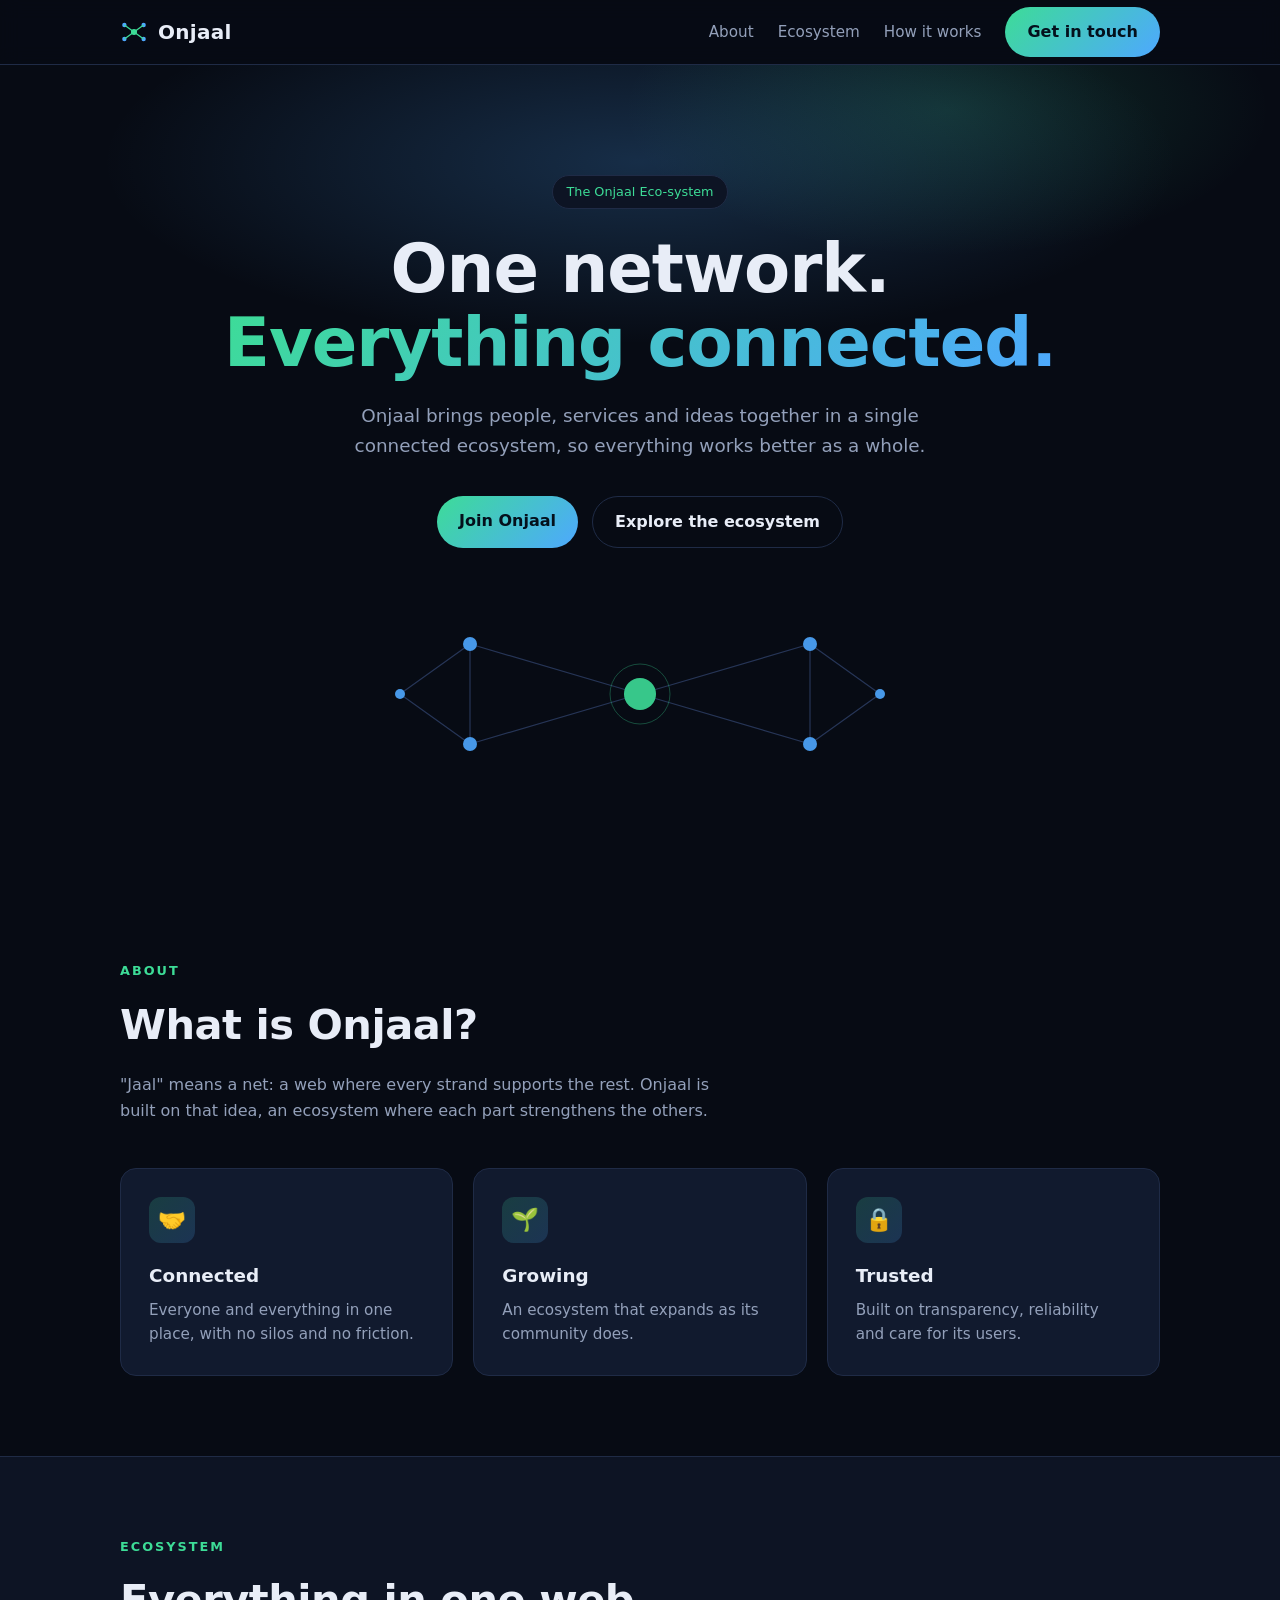
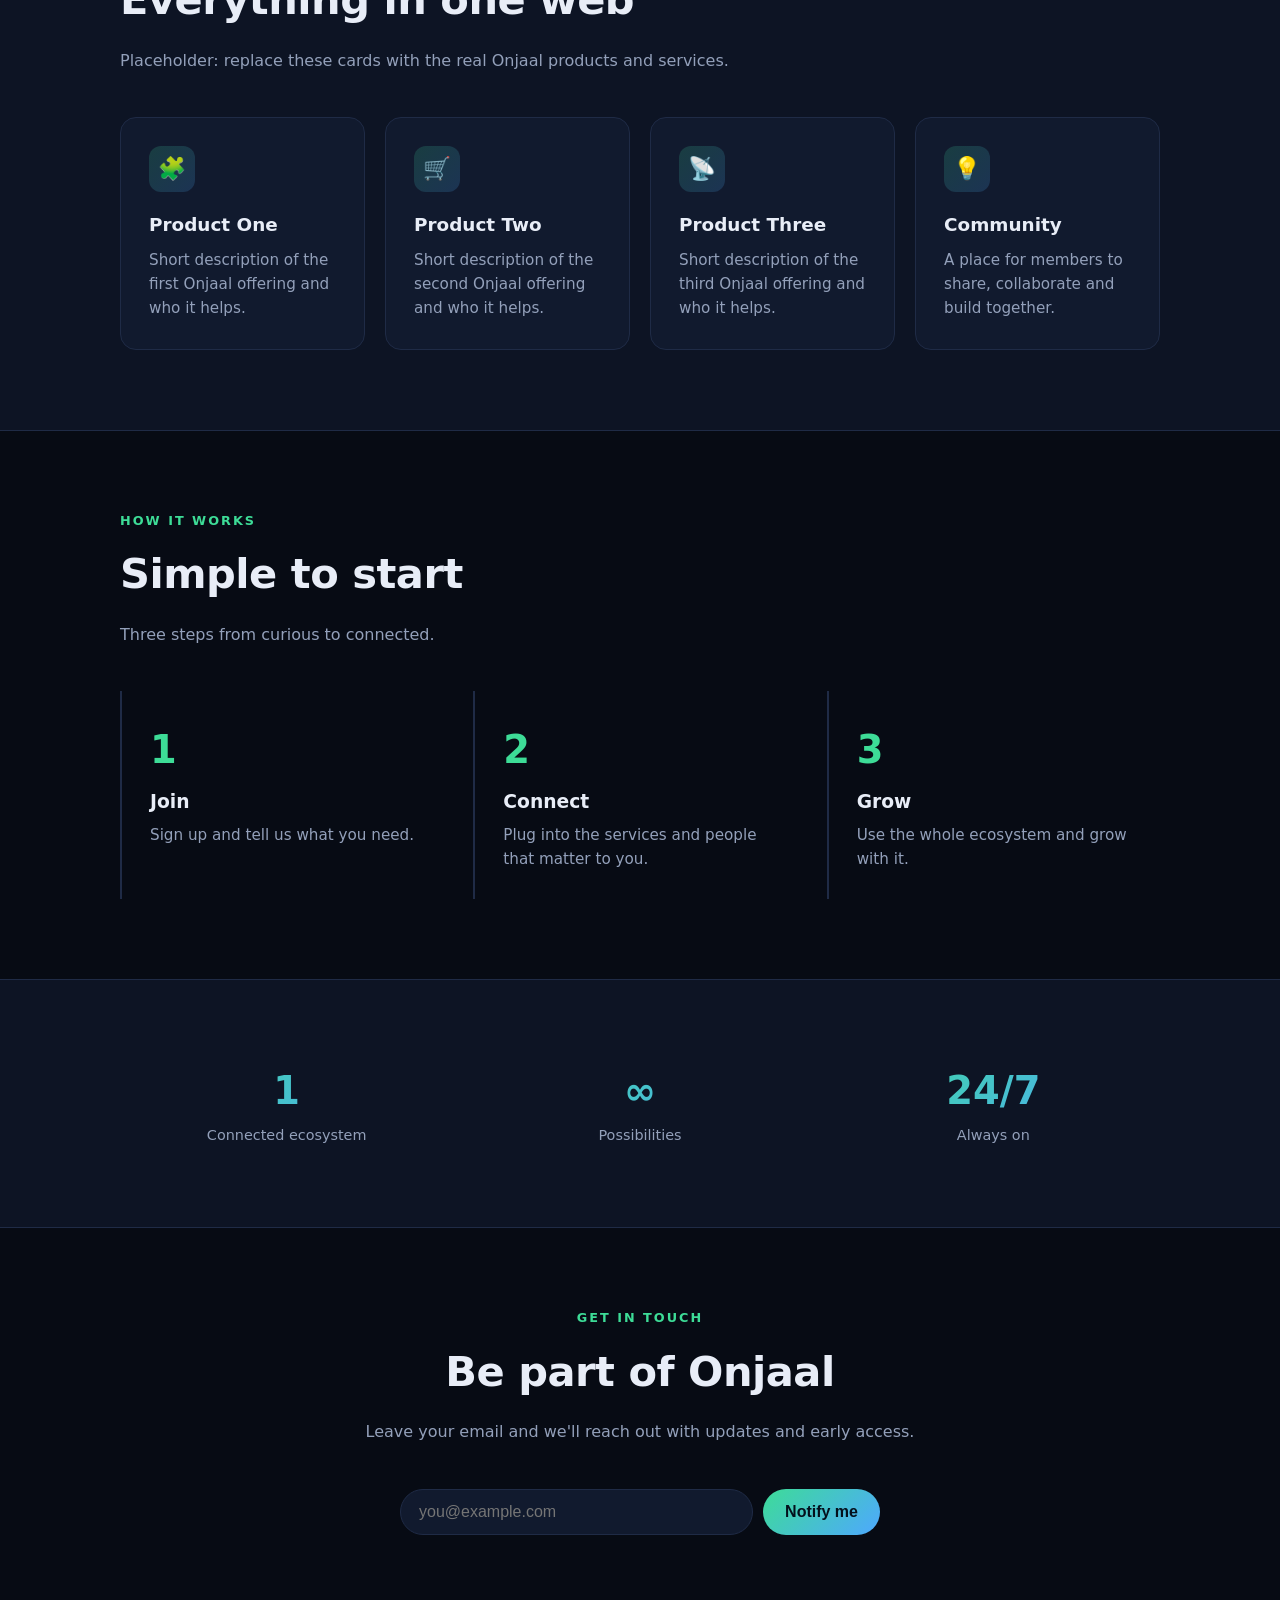
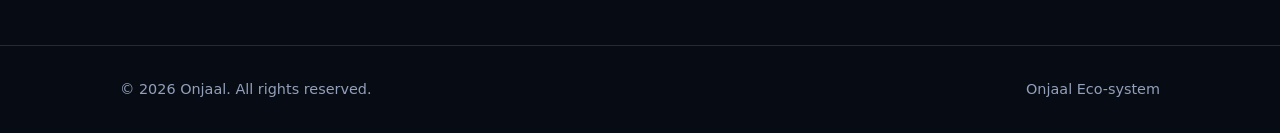
==== index.html @ b0135f79 "Add Onjaal landing page Co-Authored-By: Claude Sonnet 5.5 <noreply@anthropic.com> Claude-Session: ht" ====
<!doctype html>
<html lang="en">
<head>
<meta charset="utf-8">
<meta name="viewport" content="width=device-width, initial-scale=1">
<title>Onjaal – One connected ecosystem</title>
<meta name="description" content="Onjaal is an ecosystem that connects people, services and ideas in one network.">
<style>
  :root {
    --bg: #070b14;
    --bg-2: #0d1424;
    --card: #111a2e;
    --text: #e8edf7;
    --muted: #93a0ba;
    --accent: #3ddc97;
    --accent-2: #4ea8ff;
    --border: #1f2b46;
    --radius: 16px;
  }
  * { box-sizing: border-box; margin: 0; padding: 0; }
  html { scroll-behavior: smooth; }
  body {
    font-family: system-ui, -apple-system, "Segoe UI", Roboto, sans-serif;
    background: var(--bg);
    color: var(--text);
    line-height: 1.6;
  }
  a { color: inherit; text-decoration: none; }
  .wrap { max-width: 1080px; margin: 0 auto; padding: 0 20px; }

  /* nav */
  header {
    position: sticky; top: 0; z-index: 10;
    background: rgba(7, 11, 20, .8);
    backdrop-filter: blur(10px);
    border-bottom: 1px solid var(--border);
  }
  nav { display: flex; align-items: center; justify-content: space-between; height: 64px; }
  .logo { font-weight: 800; font-size: 1.25rem; letter-spacing: .3px; display: flex; align-items: center; gap: 10px; }
  .logo svg { width: 28px; height: 28px; }
  .links { display: flex; gap: 24px; align-items: center; font-size: .95rem; color: var(--muted); }
  .links a:hover { color: var(--text); }
  .btn {
    display: inline-block; padding: 12px 22px; border-radius: 999px; font-weight: 600;
    background: linear-gradient(135deg, var(--accent), var(--accent-2)); color: #04101c;
    border: 0; cursor: pointer; font-size: 1rem; transition: transform .15s, box-shadow .15s;
  }
  .btn:hover { transform: translateY(-2px); box-shadow: 0 8px 24px rgba(61, 220, 151, .25); }
  .btn.ghost { background: transparent; color: var(--text); border: 1px solid var(--border); }
  .btn.ghost:hover { box-shadow: none; border-color: var(--accent); }

  /* hero */
  .hero { position: relative; overflow: hidden; padding: 110px 0 90px; text-align: center; }
  .hero::before {
    content: ""; position: absolute; inset: -20% -10% auto; height: 520px; z-index: 0;
    background: radial-gradient(closest-side, rgba(78, 168, 255, .22), transparent 70%),
                radial-gradient(closest-side at 70% 40%, rgba(61, 220, 151, .16), transparent 70%);
  }
  .hero > * { position: relative; z-index: 1; }
  .pill {
    display: inline-block; padding: 6px 14px; border: 1px solid var(--border); border-radius: 999px;
    font-size: .8rem; color: var(--accent); background: var(--bg-2); margin-bottom: 24px;
  }
  h1 { font-size: clamp(2.4rem, 6vw, 4.2rem); line-height: 1.1; letter-spacing: -1px; margin-bottom: 20px; }
  h1 span { background: linear-gradient(135deg, var(--accent), var(--accent-2)); -webkit-background-clip: text; background-clip: text; color: transparent; }
  .lead { max-width: 640px; margin: 0 auto 36px; color: var(--muted); font-size: 1.15rem; }
  .cta { display: flex; gap: 14px; justify-content: center; flex-wrap: wrap; }
  .net { margin: 56px auto 0; max-width: 520px; width: 100%; opacity: .9; }

  /* sections */
  section { padding: 80px 0; }
  .alt { background: var(--bg-2); border-block: 1px solid var(--border); }
  .eyebrow { color: var(--accent); font-size: .8rem; letter-spacing: 2px; text-transform: uppercase; font-weight: 700; }
  h2 { font-size: clamp(1.8rem, 4vw, 2.6rem); margin: 10px 0 14px; letter-spacing: -.5px; }
  .sub { color: var(--muted); max-width: 620px; margin-bottom: 44px; }
  .grid { display: grid; grid-template-columns: repeat(auto-fit, minmax(240px, 1fr)); gap: 20px; }
  .card {
    background: var(--card); border: 1px solid var(--border); border-radius: var(--radius);
    padding: 28px; transition: transform .2s, border-color .2s;
  }
  .card:hover { transform: translateY(-4px); border-color: var(--accent); }
  .icon {
    width: 46px; height: 46px; border-radius: 12px; display: grid; place-items: center; margin-bottom: 18px;
    background: linear-gradient(135deg, rgba(61, 220, 151, .18), rgba(78, 168, 255, .18)); font-size: 1.4rem;
  }
  .card h3 { margin-bottom: 8px; font-size: 1.15rem; }
  .card p { color: var(--muted); font-size: .95rem; }

  .steps { counter-reset: s; display: grid; grid-template-columns: repeat(auto-fit, minmax(220px, 1fr)); gap: 20px; }
  .step { position: relative; padding: 28px; border-left: 2px solid var(--border); }
  .step::before {
    counter-increment: s; content: counter(s);
    display: block; font-size: 2.4rem; font-weight: 800; color: var(--accent); margin-bottom: 6px;
  }
  .step h3 { margin-bottom: 6px; }
  .step p { color: var(--muted); font-size: .95rem; }

  .stats { display: grid; grid-template-columns: repeat(auto-fit, minmax(160px, 1fr)); gap: 20px; text-align: center; }
  .stat b { display: block; font-size: 2.4rem; background: linear-gradient(135deg, var(--accent), var(--accent-2)); -webkit-background-clip: text; background-clip: text; color: transparent; }
  .stat span { color: var(--muted); font-size: .9rem; }

  /* contact */
  .join { text-align: center; }
  .join .sub { margin-inline: auto; }
  form { display: flex; gap: 10px; max-width: 480px; margin: 0 auto; flex-wrap: wrap; justify-content: center; }
  input[type=email] {
    flex: 1 1 240px; padding: 13px 18px; border-radius: 999px; border: 1px solid var(--border);
    background: var(--card); color: var(--text); font-size: 1rem;
  }
  input[type=email]:focus { outline: 2px solid var(--accent); border-color: transparent; }
  .note { margin-top: 14px; color: var(--muted); font-size: .85rem; min-height: 1.2em; }

  footer { border-top: 1px solid var(--border); padding: 32px 0; color: var(--muted); font-size: .9rem; }
  footer .wrap { display: flex; justify-content: space-between; flex-wrap: wrap; gap: 12px; }

  @media (max-width: 640px) {
    .links a:not(.btn) { display: none; }
    .hero { padding: 70px 0 60px; }
    section { padding: 56px 0; }
  }
  @media (prefers-reduced-motion: reduce) { * { transition: none !important; scroll-behavior: auto !important; } }
</style>
</head>
<body>

<header>
  <div class="wrap">
    <nav aria-label="Main">
      <a href="#top" class="logo" aria-label="Onjaal home">
        <svg viewBox="0 0 32 32" fill="none" aria-hidden="true">
          <circle cx="16" cy="16" r="3.5" fill="#3ddc97"/>
          <circle cx="5" cy="8" r="2.5" fill="#4ea8ff"/><circle cx="27" cy="8" r="2.5" fill="#4ea8ff"/>
          <circle cx="5" cy="24" r="2.5" fill="#4ea8ff"/><circle cx="27" cy="24" r="2.5" fill="#4ea8ff"/>
          <path d="M16 16L5 8M16 16l11-8M16 16L5 24M16 16l11 8" stroke="#3ddc97" stroke-width="1.5"/>
        </svg>
        Onjaal
      </a>
      <div class="links">
        <a href="#about">About</a>
        <a href="#ecosystem">Ecosystem</a>
        <a href="#how">How it works</a>
        <a href="#join" class="btn">Get in touch</a>
      </div>
    </nav>
  </div>
</header>

<main id="top">
  <div class="hero">
    <div class="wrap">
      <span class="pill">The Onjaal Eco-system</span>
      <h1>One network.<br><span>Everything connected.</span></h1>
      <p class="lead">Onjaal brings people, services and ideas together in a single connected ecosystem, so everything works better as a whole.</p>
      <div class="cta">
        <a href="#join" class="btn">Join Onjaal</a>
        <a href="#ecosystem" class="btn ghost">Explore the ecosystem</a>
      </div>
      <svg class="net" viewBox="0 0 520 180" fill="none" aria-hidden="true">
        <g stroke="#2a3a5e" stroke-width="1.2">
          <path d="M260 90L90 40M260 90L430 40M260 90L90 140M260 90L430 140M90 40L20 90M90 140L20 90M430 40L500 90M430 140L500 90M90 40L90 140M430 40L430 140"/>
        </g>
        <g fill="#4ea8ff"><circle cx="90" cy="40" r="7"/><circle cx="430" cy="40" r="7"/><circle cx="90" cy="140" r="7"/><circle cx="430" cy="140" r="7"/>
          <circle cx="20" cy="90" r="5"/><circle cx="500" cy="90" r="5"/></g>
        <circle cx="260" cy="90" r="16" fill="#3ddc97"/>
        <circle cx="260" cy="90" r="30" stroke="#3ddc97" stroke-opacity=".35"/>
      </svg>
    </div>
  </div>

  <section id="about">
    <div class="wrap">
      <div class="eyebrow">About</div>
      <h2>What is Onjaal?</h2>
      <p class="sub">"Jaal" means a net: a web where every strand supports the rest. Onjaal is built on that idea, an ecosystem where each part strengthens the others.</p>
      <div class="grid">
        <div class="card"><div class="icon">🤝</div><h3>Connected</h3><p>Everyone and everything in one place, with no silos and no friction.</p></div>
        <div class="card"><div class="icon">🌱</div><h3>Growing</h3><p>An ecosystem that expands as its community does.</p></div>
        <div class="card"><div class="icon">🔒</div><h3>Trusted</h3><p>Built on transparency, reliability and care for its users.</p></div>
      </div>
    </div>
  </section>

  <section id="ecosystem" class="alt">
    <div class="wrap">
      <div class="eyebrow">Ecosystem</div>
      <h2>Everything in one web</h2>
      <p class="sub">Placeholder: replace these cards with the real Onjaal products and services.</p>
      <div class="grid">
        <div class="card"><div class="icon">🧩</div><h3>Product One</h3><p>Short description of the first Onjaal offering and who it helps.</p></div>
        <div class="card"><div class="icon">🛒</div><h3>Product Two</h3><p>Short description of the second Onjaal offering and who it helps.</p></div>
        <div class="card"><div class="icon">📡</div><h3>Product Three</h3><p>Short description of the third Onjaal offering and who it helps.</p></div>
        <div class="card"><div class="icon">💡</div><h3>Community</h3><p>A place for members to share, collaborate and build together.</p></div>
      </div>
    </div>
  </section>

  <section id="how">
    <div class="wrap">
      <div class="eyebrow">How it works</div>
      <h2>Simple to start</h2>
      <p class="sub">Three steps from curious to connected.</p>
      <div class="steps">
        <div class="step"><h3>Join</h3><p>Sign up and tell us what you need.</p></div>
        <div class="step"><h3>Connect</h3><p>Plug into the services and people that matter to you.</p></div>
        <div class="step"><h3>Grow</h3><p>Use the whole ecosystem and grow with it.</p></div>
      </div>
    </div>
  </section>

  <section class="alt" aria-label="Numbers">
    <div class="wrap">
      <!-- Placeholder numbers: replace with real figures or remove this section -->
      <div class="stats">
        <div class="stat"><b>1</b><span>Connected ecosystem</span></div>
        <div class="stat"><b>∞</b><span>Possibilities</span></div>
        <div class="stat"><b>24/7</b><span>Always on</span></div>
      </div>
    </div>
  </section>

  <section id="join" class="join">
    <div class="wrap">
      <div class="eyebrow">Get in touch</div>
      <h2>Be part of Onjaal</h2>
      <p class="sub">Leave your email and we'll reach out with updates and early access.</p>
      <form id="f" novalidate>
        <label for="email" hidden>Email address</label>
        <input id="email" type="email" placeholder="you@example.com" required autocomplete="email">
        <button class="btn" type="submit">Notify me</button>
      </form>
      <p class="note" id="note" role="status"></p>
    </div>
  </section>
</main>

<footer>
  <div class="wrap">
    <span>© <span id="y"></span> Onjaal. All rights reserved.</span>
    <span>Onjaal Eco-system</span>
  </div>
</footer>

<script>
  document.getElementById('y').textContent = new Date().getFullYear();
  // Demo only: no backend yet. Connect to a form service / API before launch.
  document.getElementById('f').addEventListener('submit', function (e) {
    e.preventDefault();
    var v = document.getElementById('email');
    var n = document.getElementById('note');
    if (!v.checkValidity() || !v.value) { n.textContent = 'Please enter a valid email address.'; return; }
    n.textContent = 'Thanks! We’ll be in touch.';
    v.value = '';
  });
</script>
</body>
</html>
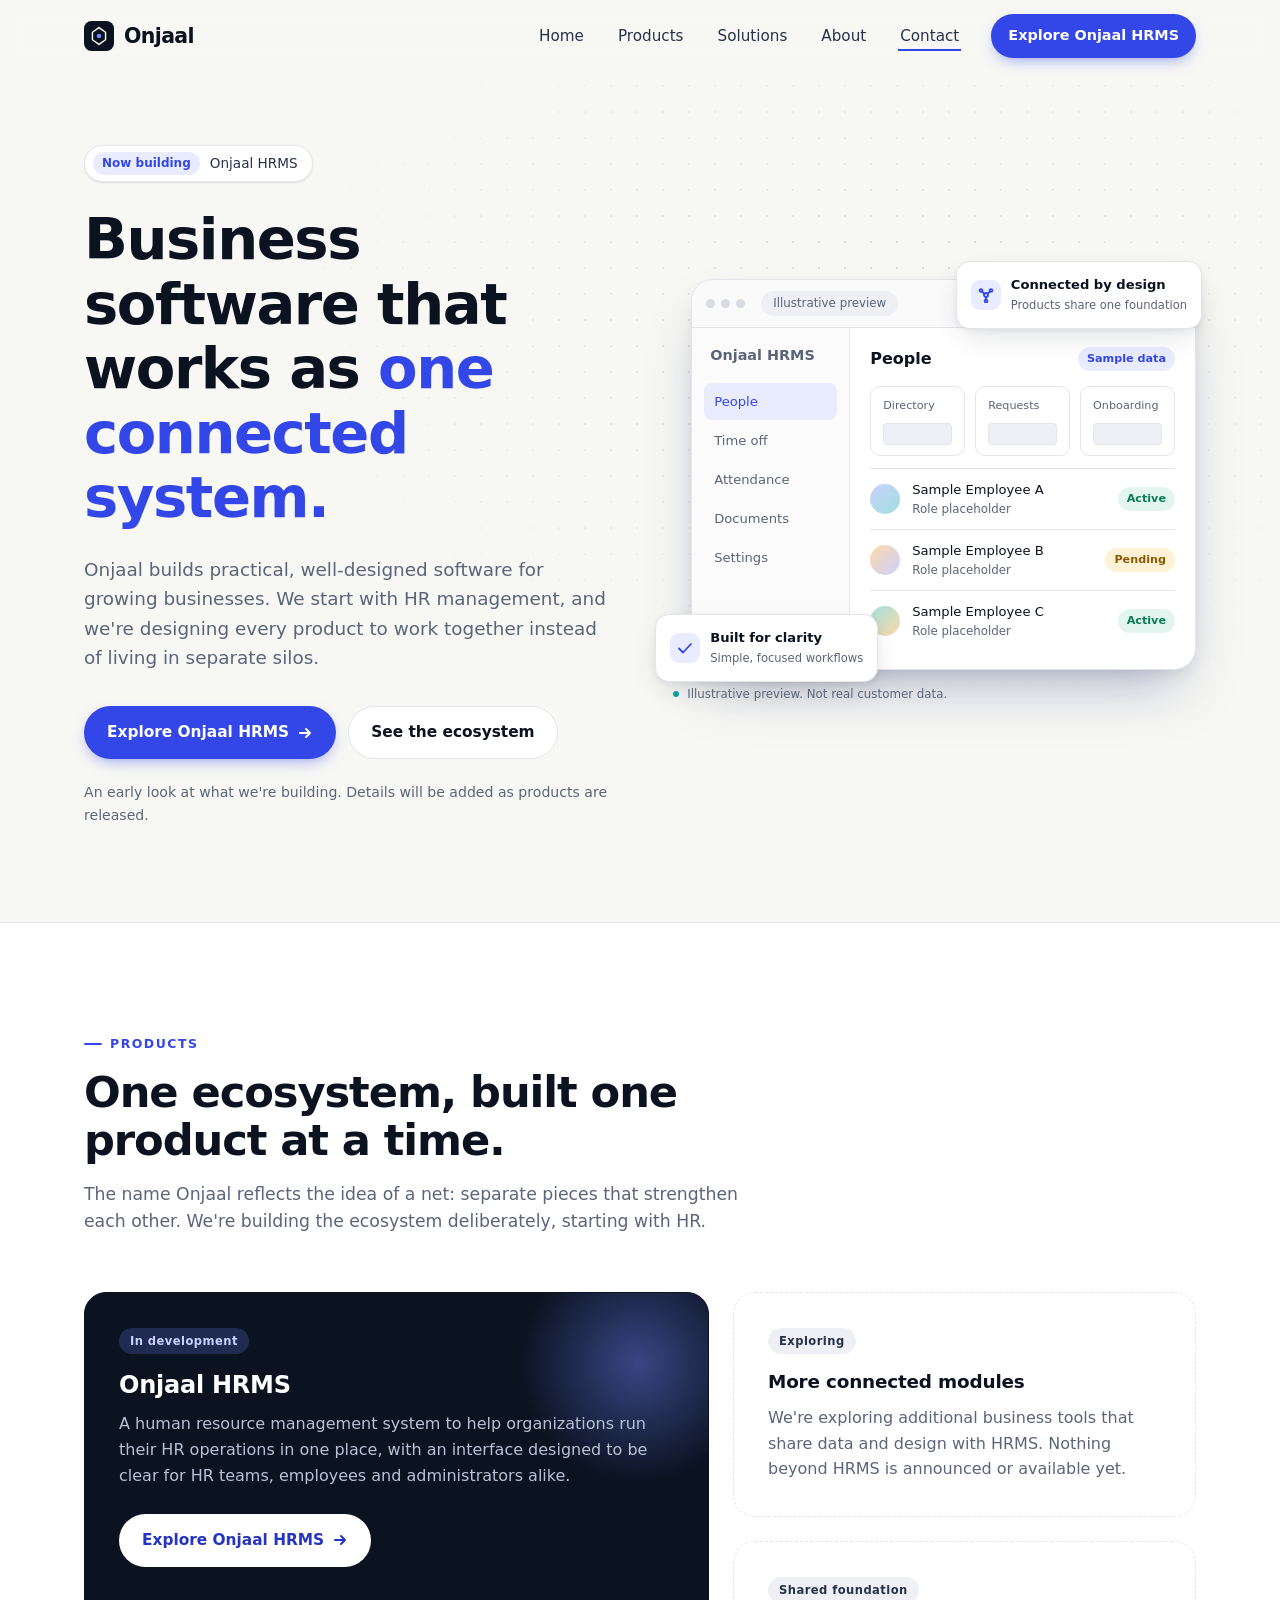
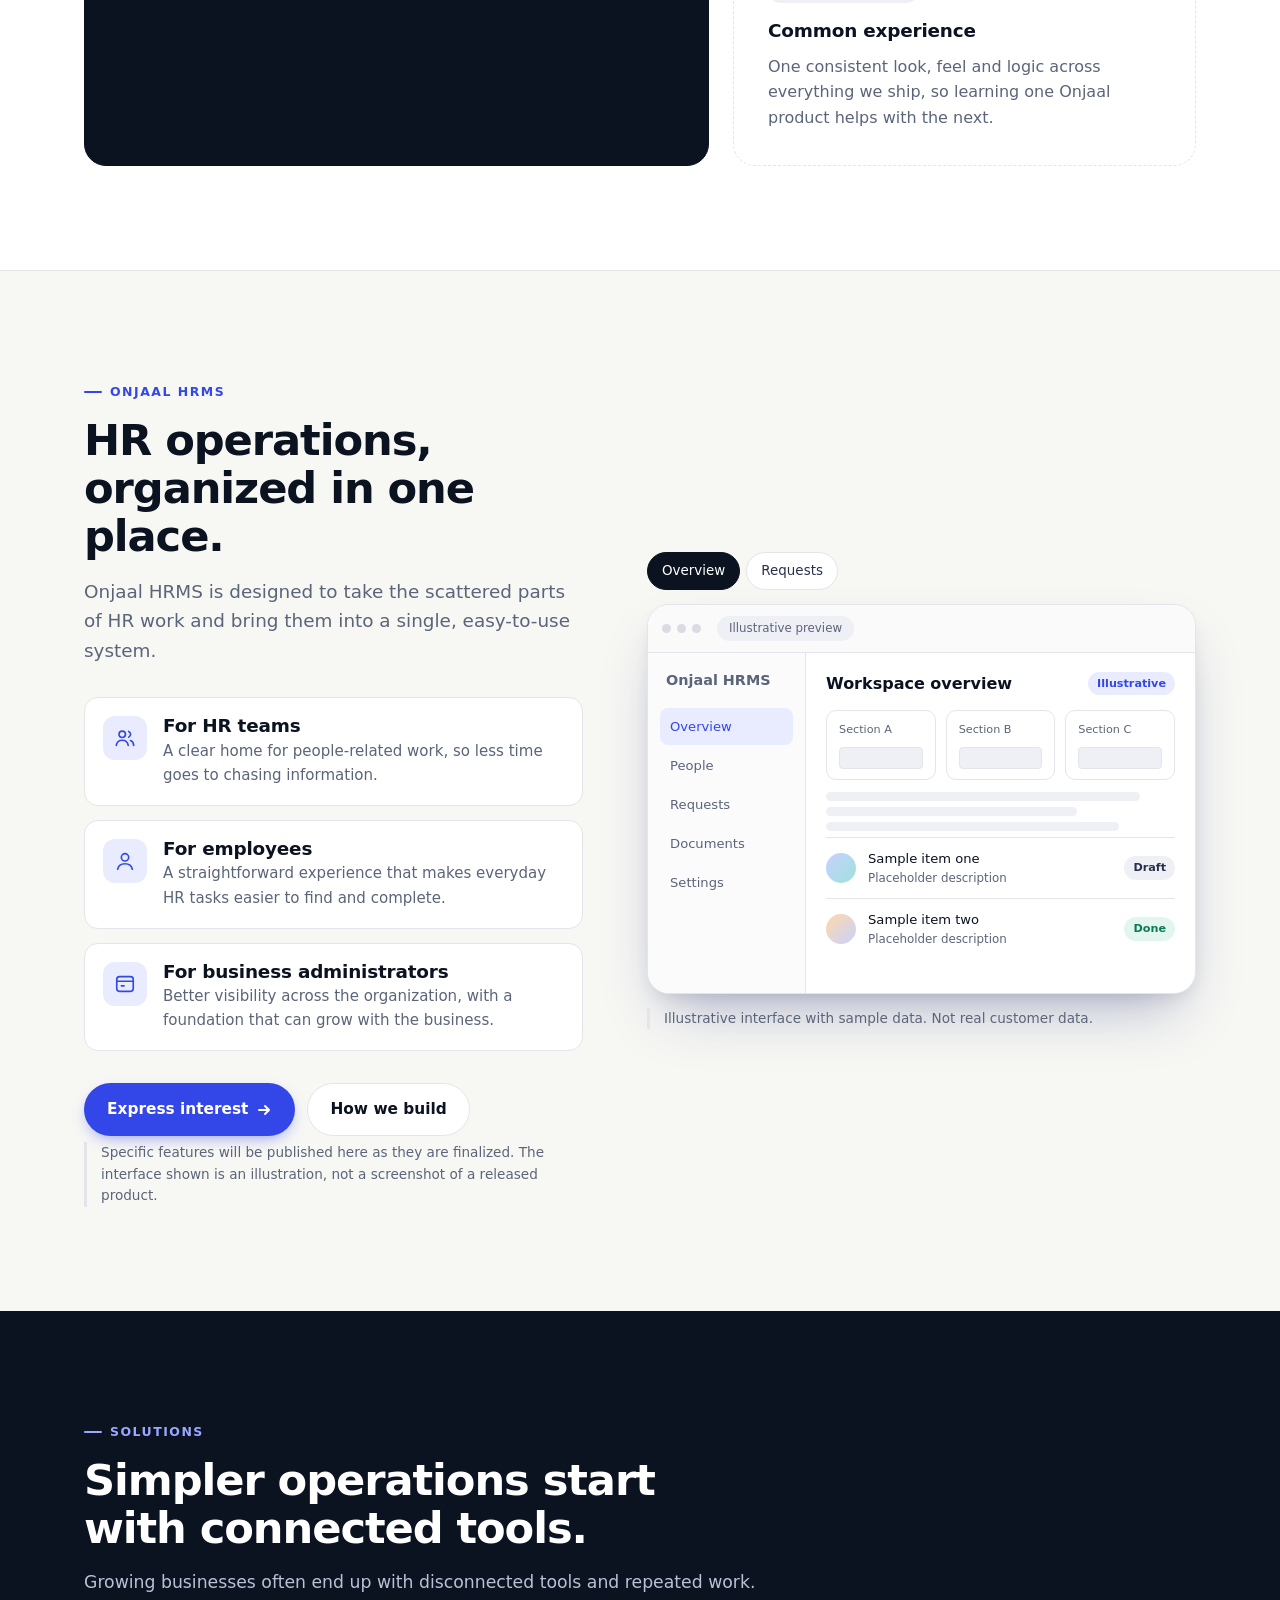
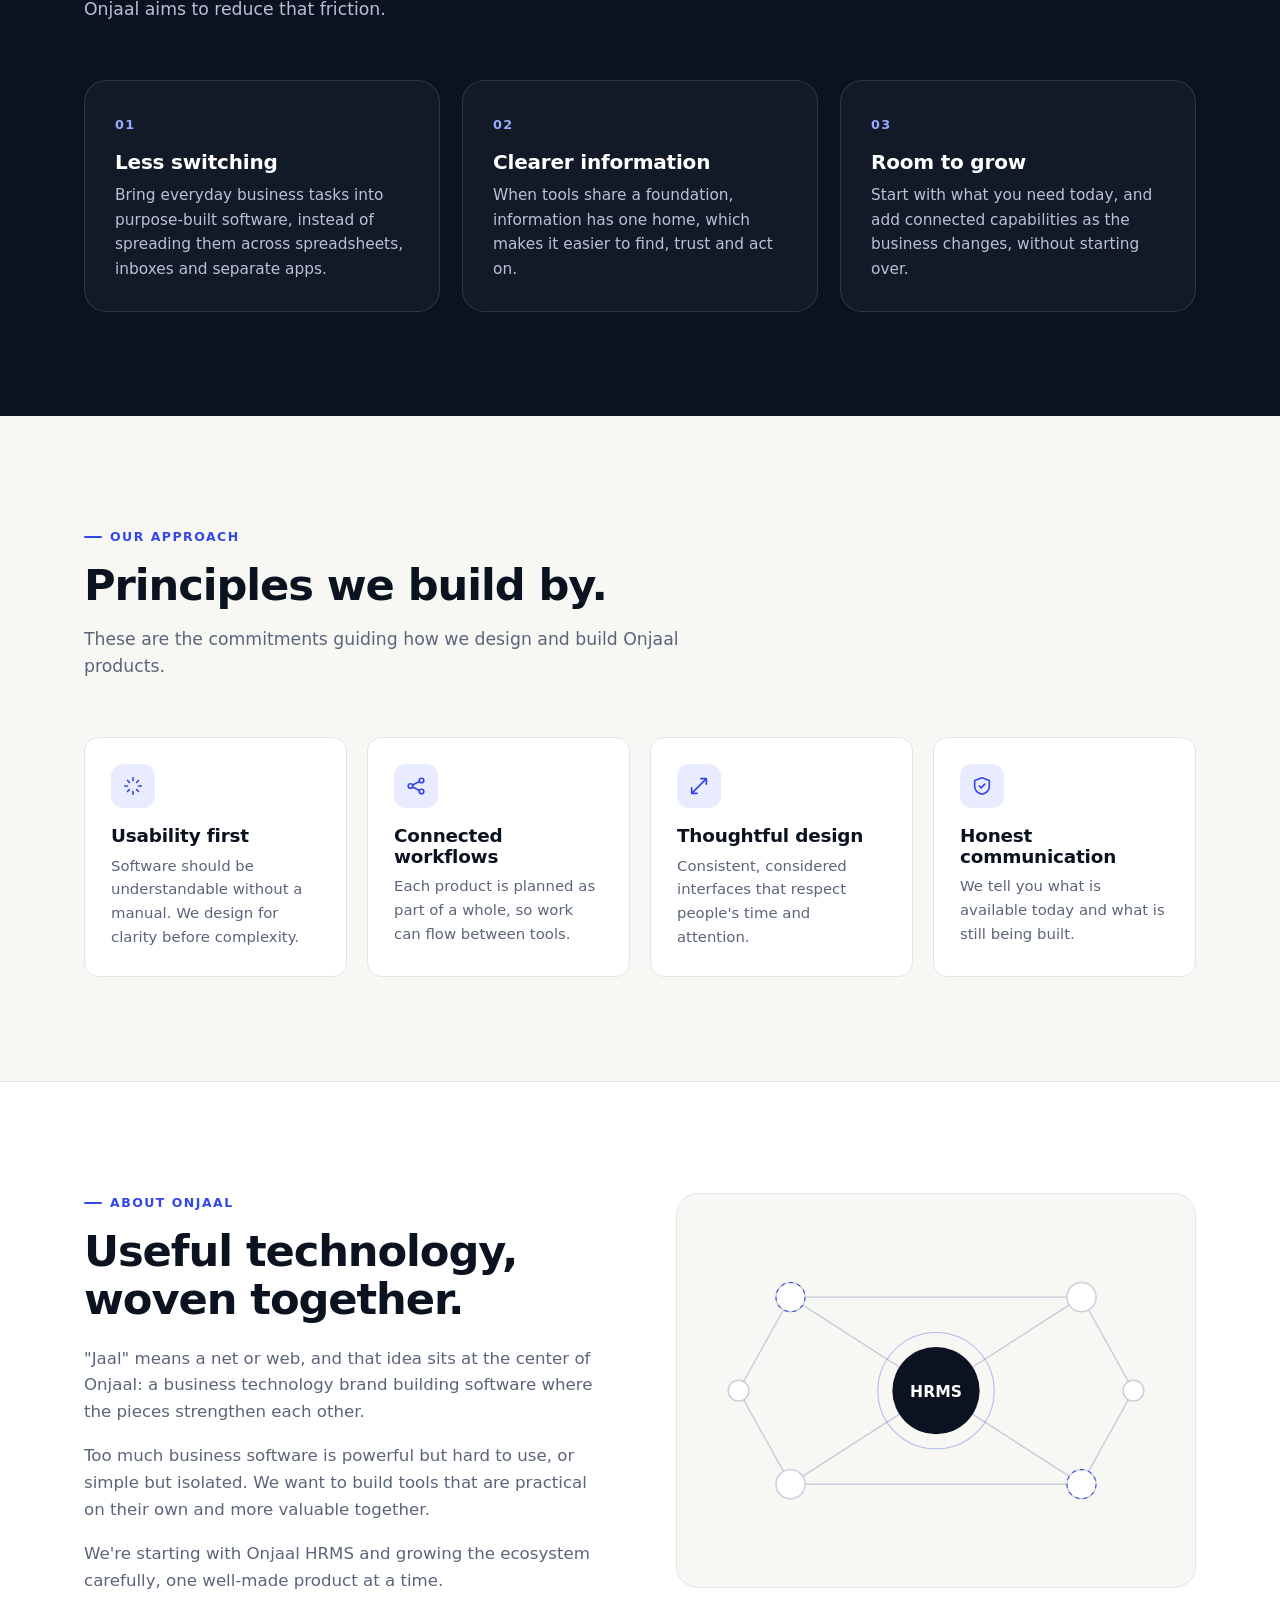
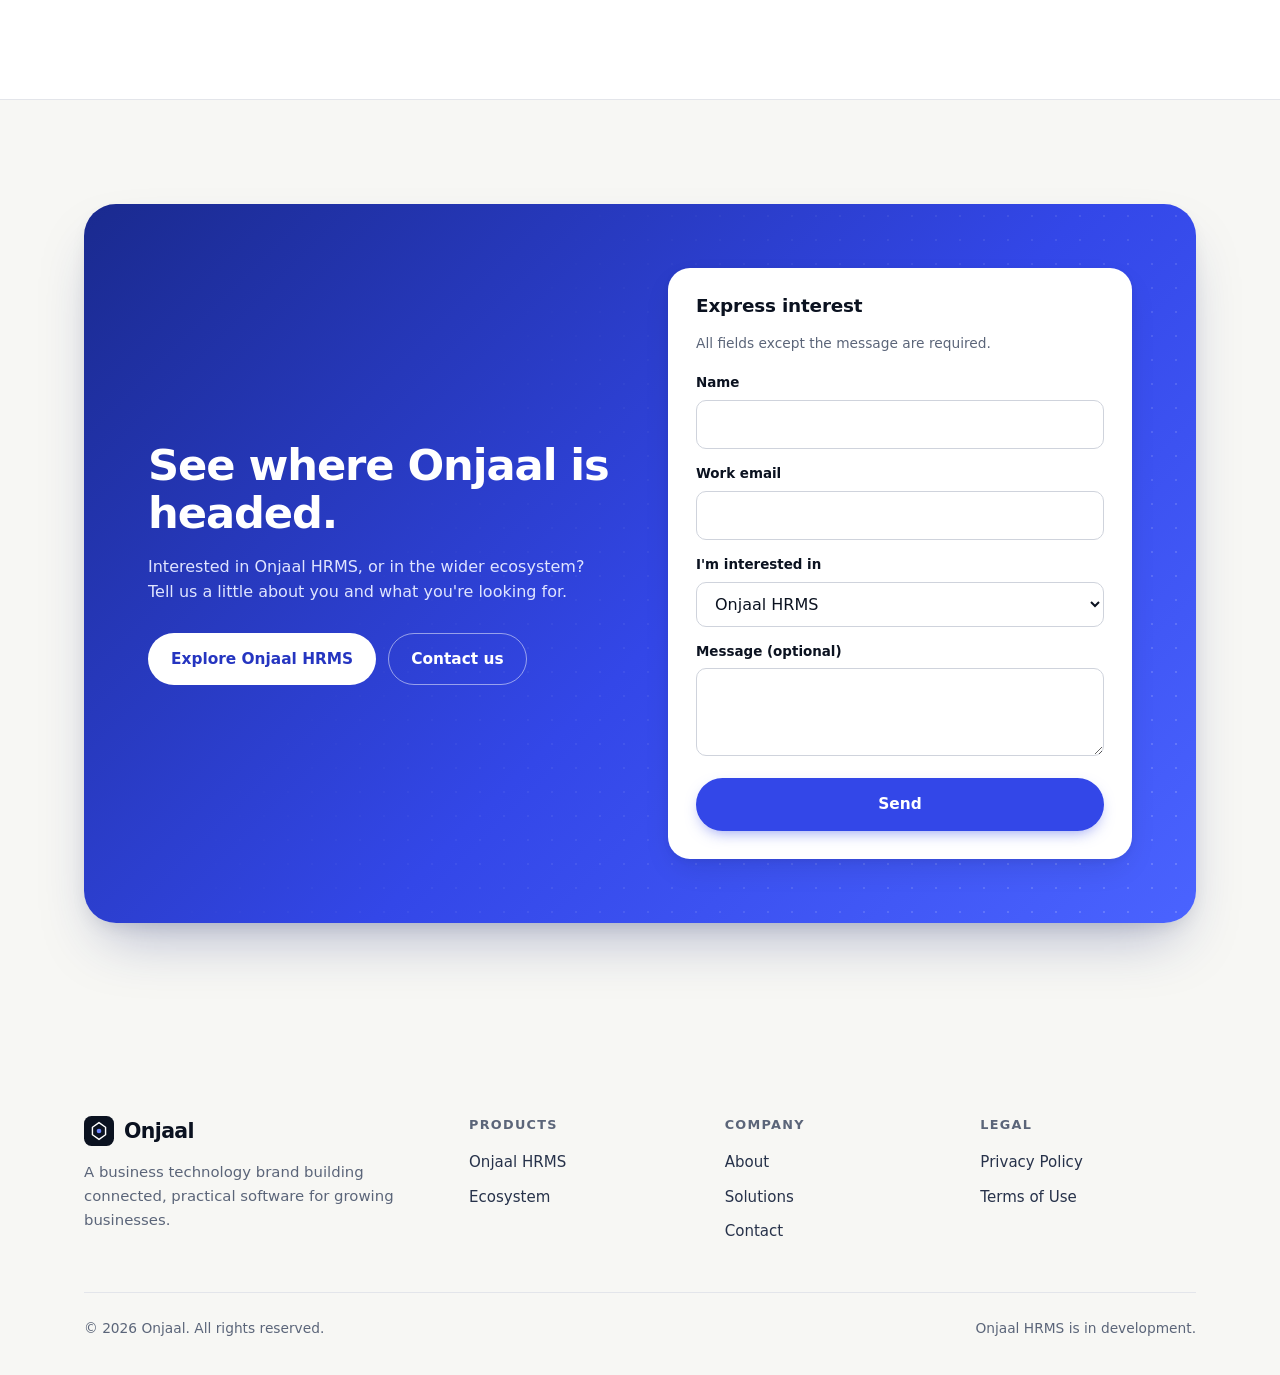
==== commit 42437df5: "Build full Onjaal website: ecosystem, HRMS showcase, about, contact, legal drafts Co-Authored-By: Cl" ====
--- a/index.html
+++ b/index.html
@@ -1,256 +1,262 @@
 <!doctype html>
-<html lang="en">
+<html lang="en" class="no-js">
 <head>
 <meta charset="utf-8">
 <meta name="viewport" content="width=device-width, initial-scale=1">
-<title>Onjaal – One connected ecosystem</title>
-<meta name="description" content="Onjaal is an ecosystem that connects people, services and ideas in one network.">
-<style>
-  :root {
-    --bg: #070b14;
-    --bg-2: #0d1424;
-    --card: #111a2e;
-    --text: #e8edf7;
-    --muted: #93a0ba;
-    --accent: #3ddc97;
-    --accent-2: #4ea8ff;
-    --border: #1f2b46;
-    --radius: 16px;
-  }
-  * { box-sizing: border-box; margin: 0; padding: 0; }
-  html { scroll-behavior: smooth; }
-  body {
-    font-family: system-ui, -apple-system, "Segoe UI", Roboto, sans-serif;
-    background: var(--bg);
-    color: var(--text);
-    line-height: 1.6;
-  }
-  a { color: inherit; text-decoration: none; }
-  .wrap { max-width: 1080px; margin: 0 auto; padding: 0 20px; }
-
-  /* nav */
-  header {
-    position: sticky; top: 0; z-index: 10;
-    background: rgba(7, 11, 20, .8);
-    backdrop-filter: blur(10px);
-    border-bottom: 1px solid var(--border);
-  }
-  nav { display: flex; align-items: center; justify-content: space-between; height: 64px; }
-  .logo { font-weight: 800; font-size: 1.25rem; letter-spacing: .3px; display: flex; align-items: center; gap: 10px; }
-  .logo svg { width: 28px; height: 28px; }
-  .links { display: flex; gap: 24px; align-items: center; font-size: .95rem; color: var(--muted); }
-  .links a:hover { color: var(--text); }
-  .btn {
-    display: inline-block; padding: 12px 22px; border-radius: 999px; font-weight: 600;
-    background: linear-gradient(135deg, var(--accent), var(--accent-2)); color: #04101c;
-    border: 0; cursor: pointer; font-size: 1rem; transition: transform .15s, box-shadow .15s;
-  }
-  .btn:hover { transform: translateY(-2px); box-shadow: 0 8px 24px rgba(61, 220, 151, .25); }
-  .btn.ghost { background: transparent; color: var(--text); border: 1px solid var(--border); }
-  .btn.ghost:hover { box-shadow: none; border-color: var(--accent); }
-
-  /* hero */
-  .hero { position: relative; overflow: hidden; padding: 110px 0 90px; text-align: center; }
-  .hero::before {
-    content: ""; position: absolute; inset: -20% -10% auto; height: 520px; z-index: 0;
-    background: radial-gradient(closest-side, rgba(78, 168, 255, .22), transparent 70%),
-                radial-gradient(closest-side at 70% 40%, rgba(61, 220, 151, .16), transparent 70%);
-  }
-  .hero > * { position: relative; z-index: 1; }
-  .pill {
-    display: inline-block; padding: 6px 14px; border: 1px solid var(--border); border-radius: 999px;
-    font-size: .8rem; color: var(--accent); background: var(--bg-2); margin-bottom: 24px;
-  }
-  h1 { font-size: clamp(2.4rem, 6vw, 4.2rem); line-height: 1.1; letter-spacing: -1px; margin-bottom: 20px; }
-  h1 span { background: linear-gradient(135deg, var(--accent), var(--accent-2)); -webkit-background-clip: text; background-clip: text; color: transparent; }
-  .lead { max-width: 640px; margin: 0 auto 36px; color: var(--muted); font-size: 1.15rem; }
-  .cta { display: flex; gap: 14px; justify-content: center; flex-wrap: wrap; }
-  .net { margin: 56px auto 0; max-width: 520px; width: 100%; opacity: .9; }
-
-  /* sections */
-  section { padding: 80px 0; }
-  .alt { background: var(--bg-2); border-block: 1px solid var(--border); }
-  .eyebrow { color: var(--accent); font-size: .8rem; letter-spacing: 2px; text-transform: uppercase; font-weight: 700; }
-  h2 { font-size: clamp(1.8rem, 4vw, 2.6rem); margin: 10px 0 14px; letter-spacing: -.5px; }
-  .sub { color: var(--muted); max-width: 620px; margin-bottom: 44px; }
-  .grid { display: grid; grid-template-columns: repeat(auto-fit, minmax(240px, 1fr)); gap: 20px; }
-  .card {
-    background: var(--card); border: 1px solid var(--border); border-radius: var(--radius);
-    padding: 28px; transition: transform .2s, border-color .2s;
-  }
-  .card:hover { transform: translateY(-4px); border-color: var(--accent); }
-  .icon {
-    width: 46px; height: 46px; border-radius: 12px; display: grid; place-items: center; margin-bottom: 18px;
-    background: linear-gradient(135deg, rgba(61, 220, 151, .18), rgba(78, 168, 255, .18)); font-size: 1.4rem;
-  }
-  .card h3 { margin-bottom: 8px; font-size: 1.15rem; }
-  .card p { color: var(--muted); font-size: .95rem; }
-
-  .steps { counter-reset: s; display: grid; grid-template-columns: repeat(auto-fit, minmax(220px, 1fr)); gap: 20px; }
-  .step { position: relative; padding: 28px; border-left: 2px solid var(--border); }
-  .step::before {
-    counter-increment: s; content: counter(s);
-    display: block; font-size: 2.4rem; font-weight: 800; color: var(--accent); margin-bottom: 6px;
-  }
-  .step h3 { margin-bottom: 6px; }
-  .step p { color: var(--muted); font-size: .95rem; }
-
-  .stats { display: grid; grid-template-columns: repeat(auto-fit, minmax(160px, 1fr)); gap: 20px; text-align: center; }
-  .stat b { display: block; font-size: 2.4rem; background: linear-gradient(135deg, var(--accent), var(--accent-2)); -webkit-background-clip: text; background-clip: text; color: transparent; }
-  .stat span { color: var(--muted); font-size: .9rem; }
-
-  /* contact */
-  .join { text-align: center; }
-  .join .sub { margin-inline: auto; }
-  form { display: flex; gap: 10px; max-width: 480px; margin: 0 auto; flex-wrap: wrap; justify-content: center; }
-  input[type=email] {
-    flex: 1 1 240px; padding: 13px 18px; border-radius: 999px; border: 1px solid var(--border);
-    background: var(--card); color: var(--text); font-size: 1rem;
-  }
-  input[type=email]:focus { outline: 2px solid var(--accent); border-color: transparent; }
-  .note { margin-top: 14px; color: var(--muted); font-size: .85rem; min-height: 1.2em; }
-
-  footer { border-top: 1px solid var(--border); padding: 32px 0; color: var(--muted); font-size: .9rem; }
-  footer .wrap { display: flex; justify-content: space-between; flex-wrap: wrap; gap: 12px; }
-
-  @media (max-width: 640px) {
-    .links a:not(.btn) { display: none; }
-    .hero { padding: 70px 0 60px; }
-    section { padding: 56px 0; }
-  }
-  @media (prefers-reduced-motion: reduce) { * { transition: none !important; scroll-behavior: auto !important; } }
-</style>
+<title>Onjaal | Connected business software, starting with HRMS</title>
+<meta name="description" content="Onjaal builds connected, practical software for growing businesses. Explore Onjaal HRMS, the first product in a wider business ecosystem.">
+<meta name="theme-color" content="#f7f7f4">
+<meta property="og:type" content="website">
+<meta property="og:title" content="Onjaal | Connected business software">
+<meta property="og:description" content="Practical, connected software for growing businesses, starting with Onjaal HRMS.">
+<link rel="icon" href="assets/favicon.svg" type="image/svg+xml">
+<link rel="stylesheet" href="assets/css/styles.css">
+<script>document.documentElement.classList.remove('no-js')</script>
 </head>
 <body>
-
-<header>
-  <div class="wrap">
-    <nav aria-label="Main">
-      <a href="#top" class="logo" aria-label="Onjaal home">
-        <svg viewBox="0 0 32 32" fill="none" aria-hidden="true">
-          <circle cx="16" cy="16" r="3.5" fill="#3ddc97"/>
-          <circle cx="5" cy="8" r="2.5" fill="#4ea8ff"/><circle cx="27" cy="8" r="2.5" fill="#4ea8ff"/>
-          <circle cx="5" cy="24" r="2.5" fill="#4ea8ff"/><circle cx="27" cy="24" r="2.5" fill="#4ea8ff"/>
-          <path d="M16 16L5 8M16 16l11-8M16 16L5 24M16 16l11 8" stroke="#3ddc97" stroke-width="1.5"/>
-        </svg>
-        Onjaal
-      </a>
-      <div class="links">
-        <a href="#about">About</a>
-        <a href="#ecosystem">Ecosystem</a>
-        <a href="#how">How it works</a>
-        <a href="#join" class="btn">Get in touch</a>
-      </div>
-    </nav>
+<a class="skip" href="#main">Skip to content</a>
+
+<header class="site-header" id="top">
+  <div class="wrap nav">
+    <a class="brand" href="#top" aria-label="Onjaal home">
+      <svg viewBox="0 0 64 64" aria-hidden="true"><rect width="64" height="64" rx="16" fill="#0b1220"/><path d="M32 14 18 24v16l14 10 14-10V24z" fill="none" stroke="#fff" stroke-width="3" stroke-linejoin="round"/><circle cx="32" cy="32" r="5" fill="#6f86ff"/></svg>
+      Onjaal
+    </a>
+    <button class="menu-btn" id="menuBtn" aria-expanded="false" aria-controls="navLinks" aria-label="Toggle menu"><span></span></button>
+    <ul class="nav-links" id="navLinks">
+      <li><a href="#top">Home</a></li>
+      <li><a href="#products">Products</a></li>
+      <li><a href="#solutions">Solutions</a></li>
+      <li><a href="#about">About</a></li>
+      <li><a href="#contact">Contact</a></li>
+      <li><a class="btn btn-primary btn-sm" href="#hrms">Explore Onjaal HRMS</a></li>
+    </ul>
   </div>
 </header>
 
-<main id="top">
-  <div class="hero">
-    <div class="wrap">
-      <span class="pill">The Onjaal Eco-system</span>
-      <h1>One network.<br><span>Everything connected.</span></h1>
-      <p class="lead">Onjaal brings people, services and ideas together in a single connected ecosystem, so everything works better as a whole.</p>
-      <div class="cta">
-        <a href="#join" class="btn">Join Onjaal</a>
-        <a href="#ecosystem" class="btn ghost">Explore the ecosystem</a>
-      </div>
-      <svg class="net" viewBox="0 0 520 180" fill="none" aria-hidden="true">
-        <g stroke="#2a3a5e" stroke-width="1.2">
-          <path d="M260 90L90 40M260 90L430 40M260 90L90 140M260 90L430 140M90 40L20 90M90 140L20 90M430 40L500 90M430 140L500 90M90 40L90 140M430 40L430 140"/>
-        </g>
-        <g fill="#4ea8ff"><circle cx="90" cy="40" r="7"/><circle cx="430" cy="40" r="7"/><circle cx="90" cy="140" r="7"/><circle cx="430" cy="140" r="7"/>
-          <circle cx="20" cy="90" r="5"/><circle cx="500" cy="90" r="5"/></g>
-        <circle cx="260" cy="90" r="16" fill="#3ddc97"/>
-        <circle cx="260" cy="90" r="30" stroke="#3ddc97" stroke-opacity=".35"/>
+<main id="main">
+<!-- HERO -->
+<section class="hero" aria-labelledby="hero-h">
+  <div class="wrap hero-grid">
+    <div>
+      <span class="badge"><b>Now building</b> Onjaal HRMS</span>
+      <h1 id="hero-h">Business software that works as <em>one connected system.</em></h1>
+      <p class="lead">Onjaal builds practical, well-designed software for growing businesses. We start with HR management, and we're designing every product to work together instead of living in separate silos.</p>
+      <div class="cta-row">
+        <a class="btn btn-primary" href="#hrms">Explore Onjaal HRMS <svg viewBox="0 0 16 16" fill="none" stroke="currentColor" stroke-width="2" stroke-linecap="round" stroke-linejoin="round"><path d="M3 8h10M9 4l4 4-4 4"/></svg></a>
+        <a class="btn btn-ghost" href="#products">See the ecosystem</a>
+      </div>
+      <p class="hero-note">An early look at what we're building. Details will be added as products are released.</p>
+    </div>
+
+    <div class="stage">
+      <div class="float f1"><span class="dot"><svg viewBox="0 0 16 16" fill="none" stroke="currentColor" stroke-width="1.8" stroke-linecap="round" stroke-linejoin="round"><circle cx="8" cy="8" r="2"/><circle cx="3" cy="3.5" r="1.4"/><circle cx="13" cy="3.5" r="1.4"/><circle cx="8" cy="14" r="1.4"/><path d="M6.6 7 4 4.5M9.4 7 12 4.5M8 10v2.6"/></svg></span><div><b>Connected by design</b><span>Products share one foundation</span></div></div>
+      <div class="mock" role="img" aria-label="Illustrative preview of the Onjaal HRMS interface with sample data">
+        <div class="mock-bar"><i></i><i></i><i></i><span>Illustrative preview</span></div>
+        <div class="mock-body">
+          <ul class="mock-side"><li class="logo-s" style="list-style:none">Onjaal HRMS</li><li class="on">People</li><li>Time off</li><li>Attendance</li><li>Documents</li><li>Settings</li></ul>
+          <div class="mock-main">
+            <div class="mock-title"><b>People</b><span class="chip info">Sample data</span></div>
+            <div class="cards3">
+              <div><small>Directory</small><div class="bar" style="--w:70%"></div></div>
+              <div><small>Requests</small><div class="bar" style="--w:40%"></div></div>
+              <div><small>Onboarding</small><div class="bar" style="--w:55%"></div></div>
+            </div>
+            <div class="row"><span class="avatar"></span><div><div>Sample Employee A<small>Role placeholder</small></div></div><span class="chip ok">Active</span></div>
+            <div class="row"><span class="avatar" style="background:linear-gradient(135deg,#ffd9a8,#c9d1ff)"></span><div><div>Sample Employee B<small>Role placeholder</small></div></div><span class="chip wait">Pending</span></div>
+            <div class="row"><span class="avatar" style="background:linear-gradient(135deg,#9fe0dc,#ffd9a8)"></span><div><div>Sample Employee C<small>Role placeholder</small></div></div><span class="chip ok">Active</span></div>
+          </div>
+        </div>
+      </div>
+      <div class="float f2"><span class="dot"><svg viewBox="0 0 16 16" fill="none" stroke="currentColor" stroke-width="1.8" stroke-linecap="round" stroke-linejoin="round"><path d="M2 8.5 6 12.5 14 4"/></svg></span><div><b>Built for clarity</b><span>Simple, focused workflows</span></div></div>
+      <p class="tag-illus">Illustrative preview. Not real customer data.</p>
+    </div>
+  </div>
+</section>
+
+<!-- ECOSYSTEM -->
+<section class="eco" id="products" aria-labelledby="eco-h">
+  <div class="wrap">
+    <div class="sec-head reveal">
+      <span class="eyebrow">Products</span>
+      <h2 id="eco-h">One ecosystem, built one product at a time.</h2>
+      <p>The name Onjaal reflects the idea of a net: separate pieces that strengthen each other. We're building the ecosystem deliberately, starting with HR.</p>
+    </div>
+    <div class="eco-grid">
+      <article class="panel feature reveal">
+        <span class="status now">In development</span>
+        <h3>Onjaal HRMS</h3>
+        <p>A human resource management system to help organizations run their HR operations in one place, with an interface designed to be clear for HR teams, employees and administrators alike.</p>
+        <a class="btn btn-white" href="#hrms">Explore Onjaal HRMS <svg viewBox="0 0 16 16" fill="none" stroke="currentColor" stroke-width="2" stroke-linecap="round" stroke-linejoin="round"><path d="M3 8h10M9 4l4 4-4 4"/></svg></a>
+      </article>
+      <div class="eco-side">
+        <article class="panel dashed reveal">
+          <span class="status soon">Exploring</span>
+          <h3>More connected modules</h3>
+          <p>We're exploring additional business tools that share data and design with HRMS. Nothing beyond HRMS is announced or available yet.</p>
+        </article>
+        <article class="panel dashed reveal">
+          <span class="status soon">Shared foundation</span>
+          <h3>Common experience</h3>
+          <p>One consistent look, feel and logic across everything we ship, so learning one Onjaal product helps with the next.</p>
+        </article>
+      </div>
+    </div>
+  </div>
+</section>
+
+<!-- HRMS SHOWCASE -->
+<section id="hrms" aria-labelledby="hrms-h">
+  <div class="wrap show-grid">
+    <div class="reveal">
+      <span class="eyebrow">Onjaal HRMS</span>
+      <h2 id="hrms-h" style="margin:14px 0 16px">HR operations, organized in one place.</h2>
+      <p class="lead">Onjaal HRMS is designed to take the scattered parts of HR work and bring them into a single, easy-to-use system.</p>
+      <div class="audiences">
+        <div class="aud"><span class="ico"><svg viewBox="0 0 24 24" fill="none" stroke="currentColor" stroke-width="1.8" stroke-linecap="round" stroke-linejoin="round"><circle cx="9" cy="8" r="3.5"/><path d="M2.5 20c.6-3.6 3.2-5.5 6.5-5.5s5.9 1.9 6.5 5.5M16 4.8a3.5 3.5 0 0 1 0 6.4M18 14.8c2 .6 3.2 2.4 3.5 5.2"/></svg></span><div><h3>For HR teams</h3><p>A clear home for people-related work, so less time goes to chasing information.</p></div></div>
+        <div class="aud"><span class="ico"><svg viewBox="0 0 24 24" fill="none" stroke="currentColor" stroke-width="1.8" stroke-linecap="round" stroke-linejoin="round"><circle cx="12" cy="8" r="4"/><path d="M4 21c.8-4.2 4-6 8-6s7.2 1.8 8 6"/></svg></span><div><h3>For employees</h3><p>A straightforward experience that makes everyday HR tasks easier to find and complete.</p></div></div>
+        <div class="aud"><span class="ico"><svg viewBox="0 0 24 24" fill="none" stroke="currentColor" stroke-width="1.8" stroke-linecap="round" stroke-linejoin="round"><rect x="3" y="4" width="18" height="16" rx="3"/><path d="M3 9h18M8 14h3"/></svg></span><div><h3>For business administrators</h3><p>Better visibility across the organization, with a foundation that can grow with the business.</p></div></div>
+      </div>
+      <div class="cta-row">
+        <a class="btn btn-primary" href="#contact">Express interest <svg viewBox="0 0 16 16" fill="none" stroke="currentColor" stroke-width="2" stroke-linecap="round" stroke-linejoin="round"><path d="M3 8h10M9 4l4 4-4 4"/></svg></a>
+        <a class="btn btn-ghost" href="#values">How we build</a>
+      </div>
+      <p class="note">Specific features will be published here as they are finalized. The interface shown is an illustration, not a screenshot of a released product.</p>
+    </div>
+
+    <div class="reveal">
+      <div class="tabs" role="tablist" aria-label="Illustrative HRMS views">
+        <button class="tab" role="tab" id="t1" aria-selected="true" aria-controls="p1">Overview</button>
+        <button class="tab" role="tab" id="t2" aria-selected="false" aria-controls="p2" tabindex="-1">Requests</button>
+      </div>
+      <div class="mock" role="img" aria-label="Illustrative HRMS interface using placeholder data">
+        <div class="mock-bar"><i></i><i></i><i></i><span>Illustrative preview</span></div>
+        <div class="mock-body">
+          <ul class="mock-side"><li class="logo-s" style="list-style:none">Onjaal HRMS</li><li class="on">Overview</li><li>People</li><li>Requests</li><li>Documents</li><li>Settings</li></ul>
+          <div class="mock-main">
+            <div class="tabpanel" id="p1" role="tabpanel" aria-labelledby="t1">
+              <div class="mock-title"><b>Workspace overview</b><span class="chip info">Illustrative</span></div>
+              <div class="cards3">
+                <div><small>Section A</small><div class="bar" style="--w:60%"></div></div>
+                <div><small>Section B</small><div class="bar" style="--w:35%"></div></div>
+                <div><small>Section C</small><div class="bar" style="--w:80%"></div></div>
+              </div>
+              <div class="skeleton" style="width:90%"></div><div class="skeleton" style="width:72%"></div><div class="skeleton" style="width:84%"></div>
+              <div class="row"><span class="avatar"></span><div>Sample item one<small>Placeholder description</small></div><span class="chip">Draft</span></div>
+              <div class="row"><span class="avatar" style="background:linear-gradient(135deg,#ffd9a8,#c9d1ff)"></span><div>Sample item two<small>Placeholder description</small></div><span class="chip ok">Done</span></div>
+            </div>
+            <div class="tabpanel" id="p2" role="tabpanel" aria-labelledby="t2" hidden>
+              <div class="mock-title"><b>Requests</b><span class="chip info">Illustrative</span></div>
+              <div class="row"><span class="avatar"></span><div>Sample request A<small>Placeholder · awaiting review</small></div><span class="chip wait">Pending</span></div>
+              <div class="row"><span class="avatar" style="background:linear-gradient(135deg,#9fe0dc,#ffd9a8)"></span><div>Sample request B<small>Placeholder · reviewed</small></div><span class="chip ok">Approved</span></div>
+              <div class="row"><span class="avatar" style="background:linear-gradient(135deg,#ffd9a8,#c9d1ff)"></span><div>Sample request C<small>Placeholder · awaiting review</small></div><span class="chip wait">Pending</span></div>
+              <div class="skeleton" style="width:80%;margin-top:14px"></div><div class="skeleton" style="width:60%"></div>
+            </div>
+          </div>
+        </div>
+      </div>
+      <p class="note" style="margin-top:14px">Illustrative interface with sample data. Not real customer data.</p>
+    </div>
+  </div>
+</section>
+
+<!-- BUSINESS VALUE -->
+<section class="value" id="solutions" aria-labelledby="val-h">
+  <div class="wrap">
+    <div class="sec-head reveal">
+      <span class="eyebrow">Solutions</span>
+      <h2 id="val-h">Simpler operations start with connected tools.</h2>
+      <p>Growing businesses often end up with disconnected tools and repeated work. Onjaal aims to reduce that friction.</p>
+    </div>
+    <div class="val-grid">
+      <article class="val reveal"><span class="num">01</span><h3>Less switching</h3><p>Bring everyday business tasks into purpose-built software, instead of spreading them across spreadsheets, inboxes and separate apps.</p></article>
+      <article class="val reveal"><span class="num">02</span><h3>Clearer information</h3><p>When tools share a foundation, information has one home, which makes it easier to find, trust and act on.</p></article>
+      <article class="val reveal"><span class="num">03</span><h3>Room to grow</h3><p>Start with what you need today, and add connected capabilities as the business changes, without starting over.</p></article>
+    </div>
+  </div>
+</section>
+
+<!-- DIFFERENTIATION -->
+<section id="values" aria-labelledby="prin-h">
+  <div class="wrap">
+    <div class="sec-head reveal">
+      <span class="eyebrow">Our approach</span>
+      <h2 id="prin-h">Principles we build by.</h2>
+      <p>These are the commitments guiding how we design and build Onjaal products.</p>
+    </div>
+    <div class="prin-grid">
+      <article class="prin reveal"><span class="ico"><svg viewBox="0 0 24 24" fill="none" stroke="currentColor" stroke-width="1.8" stroke-linecap="round" stroke-linejoin="round"><path d="M12 3v3M12 18v3M3 12h3M18 12h3M6 6l2 2M16 16l2 2M18 6l-2 2M8 16l-2 2"/></svg></span><h3>Usability first</h3><p>Software should be understandable without a manual. We design for clarity before complexity.</p></article>
+      <article class="prin reveal"><span class="ico"><svg viewBox="0 0 24 24" fill="none" stroke="currentColor" stroke-width="1.8" stroke-linecap="round" stroke-linejoin="round"><circle cx="6" cy="12" r="2.5"/><circle cx="18" cy="6" r="2.5"/><circle cx="18" cy="18" r="2.5"/><path d="M8.3 11l7.4-3.9M8.3 13l7.4 3.9"/></svg></span><h3>Connected workflows</h3><p>Each product is planned as part of a whole, so work can flow between tools.</p></article>
+      <article class="prin reveal"><span class="ico"><svg viewBox="0 0 24 24" fill="none" stroke="currentColor" stroke-width="1.8" stroke-linecap="round" stroke-linejoin="round"><path d="M4 20 20 4M14 4h6v6M4 14v6h6"/></svg></span><h3>Thoughtful design</h3><p>Consistent, considered interfaces that respect people's time and attention.</p></article>
+      <article class="prin reveal"><span class="ico"><svg viewBox="0 0 24 24" fill="none" stroke="currentColor" stroke-width="1.8" stroke-linecap="round" stroke-linejoin="round"><path d="M12 3 4 6v6c0 4.5 3.2 7.8 8 9 4.8-1.2 8-4.5 8-9V6z"/><path d="m9 12 2 2 4-4"/></svg></span><h3>Honest communication</h3><p>We tell you what is available today and what is still being built.</p></article>
+    </div>
+  </div>
+</section>
+
+<!-- ABOUT -->
+<section class="about" id="about" aria-labelledby="about-h">
+  <div class="wrap about-grid">
+    <div class="reveal">
+      <span class="eyebrow">About Onjaal</span>
+      <h2 id="about-h" style="margin:14px 0 22px">Useful technology, woven together.</h2>
+      <p>"Jaal" means a net or web, and that idea sits at the center of Onjaal: a business technology brand building software where the pieces strengthen each other.</p>
+      <p>Too much business software is powerful but hard to use, or simple but isolated. We want to build tools that are practical on their own and more valuable together.</p>
+      <p>We're starting with Onjaal HRMS and growing the ecosystem carefully, one well-made product at a time.</p>
+    </div>
+    <div class="net-art reveal" aria-hidden="true">
+      <svg viewBox="0 0 460 340" fill="none">
+        <g stroke="#c9ceda" stroke-width="1.4"><path d="M230 170 90 80M230 170l140-90M230 170 90 260M230 170l140 90M90 80l-50 90M90 260l-50-90M370 80l50 90M370 260l50-90M90 80h280M90 260h280"/></g>
+        <g fill="#fff" stroke="#c9ceda" stroke-width="1.4"><circle cx="90" cy="80" r="14"/><circle cx="370" cy="80" r="14"/><circle cx="90" cy="260" r="14"/><circle cx="370" cy="260" r="14"/><circle cx="40" cy="170" r="10"/><circle cx="420" cy="170" r="10"/></g>
+        <g stroke-dasharray="4 4"><circle class="pulse" cx="90" cy="80" r="14" stroke="#3347e8"/><circle class="pulse" cx="370" cy="260" r="14" stroke="#3347e8"/></g>
+        <circle cx="230" cy="170" r="42" fill="#0b1220"/><circle cx="230" cy="170" r="56" stroke="#3347e8" stroke-opacity=".35"/>
+        <text x="230" y="176" text-anchor="middle" fill="#fff" font-size="15" font-weight="700" font-family="Inter,system-ui,sans-serif">HRMS</text>
       </svg>
     </div>
   </div>
-
-  <section id="about">
-    <div class="wrap">
-      <div class="eyebrow">About</div>
-      <h2>What is Onjaal?</h2>
-      <p class="sub">"Jaal" means a net: a web where every strand supports the rest. Onjaal is built on that idea, an ecosystem where each part strengthens the others.</p>
-      <div class="grid">
-        <div class="card"><div class="icon">🤝</div><h3>Connected</h3><p>Everyone and everything in one place, with no silos and no friction.</p></div>
-        <div class="card"><div class="icon">🌱</div><h3>Growing</h3><p>An ecosystem that expands as its community does.</p></div>
-        <div class="card"><div class="icon">🔒</div><h3>Trusted</h3><p>Built on transparency, reliability and care for its users.</p></div>
-      </div>
-    </div>
-  </section>
-
-  <section id="ecosystem" class="alt">
-    <div class="wrap">
-      <div class="eyebrow">Ecosystem</div>
-      <h2>Everything in one web</h2>
-      <p class="sub">Placeholder: replace these cards with the real Onjaal products and services.</p>
-      <div class="grid">
-        <div class="card"><div class="icon">🧩</div><h3>Product One</h3><p>Short description of the first Onjaal offering and who it helps.</p></div>
-        <div class="card"><div class="icon">🛒</div><h3>Product Two</h3><p>Short description of the second Onjaal offering and who it helps.</p></div>
-        <div class="card"><div class="icon">📡</div><h3>Product Three</h3><p>Short description of the third Onjaal offering and who it helps.</p></div>
-        <div class="card"><div class="icon">💡</div><h3>Community</h3><p>A place for members to share, collaborate and build together.</p></div>
-      </div>
-    </div>
-  </section>
-
-  <section id="how">
-    <div class="wrap">
-      <div class="eyebrow">How it works</div>
-      <h2>Simple to start</h2>
-      <p class="sub">Three steps from curious to connected.</p>
-      <div class="steps">
-        <div class="step"><h3>Join</h3><p>Sign up and tell us what you need.</p></div>
-        <div class="step"><h3>Connect</h3><p>Plug into the services and people that matter to you.</p></div>
-        <div class="step"><h3>Grow</h3><p>Use the whole ecosystem and grow with it.</p></div>
-      </div>
-    </div>
-  </section>
-
-  <section class="alt" aria-label="Numbers">
-    <div class="wrap">
-      <!-- Placeholder numbers: replace with real figures or remove this section -->
-      <div class="stats">
-        <div class="stat"><b>1</b><span>Connected ecosystem</span></div>
-        <div class="stat"><b>∞</b><span>Possibilities</span></div>
-        <div class="stat"><b>24/7</b><span>Always on</span></div>
-      </div>
-    </div>
-  </section>
-
-  <section id="join" class="join">
-    <div class="wrap">
-      <div class="eyebrow">Get in touch</div>
-      <h2>Be part of Onjaal</h2>
-      <p class="sub">Leave your email and we'll reach out with updates and early access.</p>
-      <form id="f" novalidate>
-        <label for="email" hidden>Email address</label>
-        <input id="email" type="email" placeholder="you@example.com" required autocomplete="email">
-        <button class="btn" type="submit">Notify me</button>
+</section>
+
+<!-- FINAL CTA + CONTACT -->
+<section class="cta" id="contact" aria-labelledby="cta-h">
+  <div class="wrap">
+    <div class="cta-box reveal">
+      <div>
+        <h2 id="cta-h">See where Onjaal is headed.</h2>
+        <p>Interested in Onjaal HRMS, or in the wider ecosystem? Tell us a little about you and what you're looking for.</p>
+        <div class="cta-row">
+          <a class="btn btn-white" href="#hrms">Explore Onjaal HRMS</a>
+          <a class="btn btn-line" href="#name">Contact us</a>
+        </div>
+      </div>
+      <form class="form" id="contactForm" novalidate data-contact-email="">
+        <h3>Express interest</h3>
+        <p class="hint">All fields except the message are required.</p>
+        <div class="field"><label for="name">Name</label><input id="name" name="name" autocomplete="name" required><span class="err">Please enter your name.</span></div>
+        <div class="field"><label for="email">Work email</label><input id="email" name="email" type="email" autocomplete="email" required><span class="err">Please enter a valid email address.</span></div>
+        <div class="field"><label for="interest">I'm interested in</label>
+          <select id="interest" name="interest"><option>Onjaal HRMS</option><option>The wider ecosystem</option><option>Something else</option></select></div>
+        <div class="field"><label for="msg">Message (optional)</label><textarea id="msg" name="message"></textarea></div>
+        <button class="btn btn-primary" type="submit">Send</button>
+        <div class="form-status" id="formStatus" role="status" aria-live="polite"></div>
       </form>
-      <p class="note" id="note" role="status"></p>
-    </div>
-  </section>
+    </div>
+  </div>
+</section>
 </main>
 
-<footer>
-  <div class="wrap">
-    <span>© <span id="y"></span> Onjaal. All rights reserved.</span>
-    <span>Onjaal Eco-system</span>
+<footer class="site-footer">
+  <div class="wrap">
+    <div class="foot-grid">
+      <div>
+        <a class="brand" href="#top"><svg viewBox="0 0 64 64" aria-hidden="true"><rect width="64" height="64" rx="16" fill="#0b1220"/><path d="M32 14 18 24v16l14 10 14-10V24z" fill="none" stroke="#fff" stroke-width="3" stroke-linejoin="round"/><circle cx="32" cy="32" r="5" fill="#6f86ff"/></svg>Onjaal</a>
+        <p>A business technology brand building connected, practical software for growing businesses.</p>
+      </div>
+      <div><h4>Products</h4><ul><li><a href="#hrms">Onjaal HRMS</a></li><li><a href="#products">Ecosystem</a></li></ul></div>
+      <div><h4>Company</h4><ul><li><a href="#about">About</a></li><li><a href="#solutions">Solutions</a></li><li><a href="#contact">Contact</a></li></ul></div>
+      <div><h4>Legal</h4><ul><li><a href="privacy.html">Privacy Policy</a></li><li><a href="terms.html">Terms of Use</a></li></ul></div>
+    </div>
+    <div class="foot-base"><span>&copy; <span id="year">2026</span> Onjaal. All rights reserved.</span><span>Onjaal HRMS is in development.</span></div>
   </div>
 </footer>
-
-<script>
-  document.getElementById('y').textContent = new Date().getFullYear();
-  // Demo only: no backend yet. Connect to a form service / API before launch.
-  document.getElementById('f').addEventListener('submit', function (e) {
-    e.preventDefault();
-    var v = document.getElementById('email');
-    var n = document.getElementById('note');
-    if (!v.checkValidity() || !v.value) { n.textContent = 'Please enter a valid email address.'; return; }
-    n.textContent = 'Thanks! We’ll be in touch.';
-    v.value = '';
-  });
-</script>
+<script src="assets/js/main.js"></script>
 </body>
 </html>
--- a/assets/css/styles.css
+++ b/assets/css/styles.css
@@ -0,0 +1,256 @@
+/* Onjaal — shared styles. Tokens first, then base, components, sections. */
+:root{
+  --ink:#0b1220; --ink-2:#27324a; --muted:#5b6579; --line:#e3e5ea;
+  --paper:#f7f7f4; --white:#fff; --soft:#eef0f6;
+  --accent:#3347e8; --accent-d:#2535c0; --accent-l:#e9ecff; --teal:#0e9f9a;
+  --r-s:8px; --r-m:14px; --r-l:22px;
+  --sh-1:0 1px 2px rgba(11,18,32,.06),0 1px 3px rgba(11,18,32,.05);
+  --sh-2:0 12px 32px -8px rgba(11,18,32,.14),0 2px 6px rgba(11,18,32,.06);
+  --sh-3:0 30px 60px -20px rgba(31,45,120,.35),0 8px 20px -8px rgba(11,18,32,.15);
+  --font:"Inter",ui-sans-serif,system-ui,-apple-system,"Segoe UI",Roboto,Helvetica,Arial,sans-serif;
+  --maxw:1160px;
+}
+*{box-sizing:border-box;margin:0;padding:0}
+html{scroll-behavior:smooth;scroll-padding-top:84px;-webkit-text-size-adjust:100%}
+body{font-family:var(--font);color:var(--ink);background:var(--paper);line-height:1.6;font-size:1rem;overflow-x:hidden;-webkit-font-smoothing:antialiased}
+img,svg{display:block;max-width:100%}
+a{color:inherit;text-decoration:none}
+button,input,select,textarea{font:inherit;color:inherit}
+:focus-visible{outline:3px solid var(--accent);outline-offset:3px;border-radius:6px}
+.skip{position:absolute;left:12px;top:-60px;background:var(--ink);color:#fff;padding:10px 16px;border-radius:var(--r-s);z-index:100}
+.skip:focus{top:12px}
+.wrap{width:100%;max-width:var(--maxw);margin:0 auto;padding:0 24px}
+section{padding:104px 0}
+h1,h2,h3{letter-spacing:-.025em;line-height:1.12;font-weight:700}
+h1{font-size:clamp(2.3rem,4.5vw,3.6rem)}
+h2{font-size:clamp(1.9rem,3.6vw,2.7rem)}
+h3{font-size:1.15rem;letter-spacing:-.01em}
+.eyebrow{display:inline-flex;align-items:center;gap:8px;font-size:.78rem;font-weight:600;letter-spacing:.12em;text-transform:uppercase;color:var(--accent)}
+.eyebrow::before{content:"";width:18px;height:2px;background:currentColor;border-radius:2px}
+.lead{font-size:1.15rem;color:var(--muted);max-width:60ch}
+.sec-head{max-width:680px;margin-bottom:56px}
+.sec-head h2{margin:14px 0 16px}
+.sec-head p{color:var(--muted);font-size:1.08rem}
+
+/* Buttons */
+.btn{display:inline-flex;align-items:center;justify-content:center;gap:8px;padding:13px 22px;border-radius:999px;font-weight:600;font-size:.96rem;border:1px solid transparent;cursor:pointer;transition:background .2s,transform .2s,box-shadow .2s,border-color .2s;white-space:nowrap}
+.btn svg{width:16px;height:16px;transition:transform .2s}
+.btn:hover svg{transform:translateX(3px)}
+.btn-primary{background:var(--accent);color:#fff;box-shadow:0 6px 16px -6px rgba(51,71,232,.6)}
+.btn-primary:hover{background:var(--accent-d);transform:translateY(-1px)}
+.btn-ghost{background:var(--white);border-color:var(--line);color:var(--ink)}
+.btn-ghost:hover{border-color:var(--ink-2);transform:translateY(-1px)}
+.btn-dark{background:var(--ink);color:#fff}
+.btn-dark:hover{background:#1a2540}
+.btn-sm{padding:9px 16px;font-size:.9rem}
+
+/* Header */
+.site-header{position:sticky;top:0;z-index:50;background:rgba(247,247,244,.88);backdrop-filter:saturate(1.4) blur(12px);border-bottom:1px solid transparent;transition:border-color .2s,box-shadow .2s}
+.site-header.scrolled{border-color:var(--line);box-shadow:0 4px 18px -12px rgba(11,18,32,.2)}
+.nav{display:flex;align-items:center;justify-content:space-between;height:72px;gap:16px}
+.brand{display:flex;align-items:center;gap:10px;font-weight:700;font-size:1.28rem;letter-spacing:-.03em}
+.brand svg{width:30px;height:30px}
+.nav-links{display:flex;align-items:center;gap:30px;list-style:none}
+.nav-links a:not(.btn){font-size:.95rem;font-weight:500;color:var(--ink-2);padding:6px 2px;position:relative}
+.nav-links a:not(.btn)::after{content:"";position:absolute;left:0;right:0;bottom:0;height:2px;background:var(--accent);transform:scaleX(0);transform-origin:left;transition:transform .25s}
+.nav-links a:not(.btn):hover::after,.nav-links a[aria-current]::after{transform:scaleX(1)}
+.menu-btn{display:none;width:44px;height:44px;border-radius:12px;border:1px solid var(--line);background:var(--white);cursor:pointer;align-items:center;justify-content:center}
+.menu-btn span,.menu-btn span::before,.menu-btn span::after{display:block;width:18px;height:2px;background:var(--ink);border-radius:2px;position:relative;transition:transform .25s,background .25s}
+.menu-btn span::before,.menu-btn span::after{content:"";position:absolute;left:0}
+.menu-btn span::before{top:-6px}.menu-btn span::after{top:6px}
+.menu-btn[aria-expanded=true] span{background:transparent}
+.menu-btn[aria-expanded=true] span::before{transform:translateY(6px) rotate(45deg)}
+.menu-btn[aria-expanded=true] span::after{transform:translateY(-6px) rotate(-45deg)}
+
+/* Hero */
+.hero{padding:72px 0 96px;position:relative;overflow:hidden}
+.hero::before{content:"";position:absolute;inset:0;background-image:radial-gradient(circle,rgba(11,18,32,.13) 1px,transparent 1.2px);background-size:26px 26px;mask-image:radial-gradient(ellipse 70% 60% at 70% 30%,#000,transparent 75%);-webkit-mask-image:radial-gradient(ellipse 70% 60% at 70% 30%,#000,transparent 75%);pointer-events:none}
+.hero-grid{position:relative;display:grid;grid-template-columns:1.02fr 1fr;gap:56px;align-items:center}
+.badge{display:inline-flex;align-items:center;gap:10px;padding:6px 14px 6px 8px;border:1px solid var(--line);background:var(--white);border-radius:999px;font-size:.85rem;font-weight:500;color:var(--ink-2);box-shadow:var(--sh-1);margin-bottom:26px}
+.badge b{background:var(--accent-l);color:var(--accent);padding:2px 9px;border-radius:999px;font-size:.75rem}
+.hero h1 em{font-style:normal;color:var(--accent)}
+.hero .lead{margin:24px 0 34px}
+.cta-row{display:flex;flex-wrap:wrap;gap:12px}
+.hero-note{margin-top:22px;font-size:.88rem;color:var(--muted)}
+
+/* Product mockup (illustrative) */
+.stage{position:relative;padding:18px 0 40px 18px}
+.mock{background:var(--white);border:1px solid var(--line);border-radius:var(--r-l);box-shadow:var(--sh-3);overflow:hidden;font-size:.82rem}
+.mock-bar{display:flex;align-items:center;gap:6px;padding:11px 14px;border-bottom:1px solid var(--line);background:#fafafb}
+.mock-bar i{width:9px;height:9px;border-radius:50%;background:#d9dce3}
+.mock-bar span{margin-left:10px;font-size:.74rem;color:var(--muted);background:var(--soft);padding:3px 12px;border-radius:999px}
+.mock-body{display:grid;grid-template-columns:158px 1fr;min-height:340px}
+.mock-side{border-right:1px solid var(--line);padding:16px 12px;background:#fbfbfc}
+.mock-side .logo-s{font-weight:700;font-size:.9rem;margin:0 6px 16px;white-space:nowrap;padding:0}
+.mock-side li{list-style:none;padding:8px 10px;border-radius:8px;color:var(--muted);font-weight:500;margin-bottom:2px}
+.mock-side li.on{background:var(--accent-l);color:var(--accent)}
+.mock-main{padding:18px 20px}
+.mock-title{display:flex;justify-content:space-between;align-items:center;margin-bottom:14px}
+.mock-title b{font-size:1rem}
+.chip{font-size:.7rem;font-weight:600;padding:3px 9px;border-radius:999px;background:var(--soft);color:var(--ink-2)}
+.chip.ok{background:#e2f6ef;color:#0b7a55}.chip.wait{background:#fff1d6;color:#8a5a00}.chip.info{background:var(--accent-l);color:var(--accent)}
+.row{display:grid;grid-template-columns:30px 1fr auto;gap:12px;align-items:center;padding:10px 0;border-top:1px solid var(--line)}
+.avatar{width:30px;height:30px;border-radius:50%;background:linear-gradient(135deg,#c9d1ff,#9fe0dc)}
+.row small{display:block;color:var(--muted);font-size:.74rem}
+.skeleton{height:9px;border-radius:5px;background:var(--soft);margin-bottom:6px}
+.cards3{display:grid;grid-template-columns:repeat(3,1fr);gap:10px;margin-bottom:12px}
+.cards3 div{border:1px solid var(--line);border-radius:10px;padding:10px 12px}
+.cards3 small{color:var(--muted);font-size:.7rem;display:block}
+.cards3 .bar{height:6px;border-radius:4px;background:var(--soft);margin-top:8px;overflow:hidden}
+.cards3 .bar::after{content:"";display:block;height:100%;width:var(--w,50%);background:var(--accent);border-radius:4px}
+.tag-illus{position:absolute;left:0;bottom:6px;font-size:.74rem;color:var(--muted);display:flex;gap:8px;align-items:center}
+.tag-illus::before{content:"";width:6px;height:6px;border-radius:50%;background:var(--teal)}
+.float{position:absolute;background:var(--white);border:1px solid var(--line);border-radius:var(--r-m);padding:12px 14px;box-shadow:var(--sh-2);font-size:.8rem;display:flex;gap:10px;align-items:center;animation:bob 7s ease-in-out infinite}
+.float .dot{width:30px;height:30px;border-radius:9px;display:grid;place-items:center;background:var(--accent-l);color:var(--accent)}
+.float .dot svg{width:16px;height:16px}
+.float b{display:block;font-size:.82rem}.float span{color:var(--muted);font-size:.72rem}
+.f1{top:0;right:-6px}.f2{bottom:28px;left:-18px;animation-delay:-3.5s}
+@keyframes bob{0%,100%{transform:translateY(0)}50%{transform:translateY(-8px)}}
+
+/* Ecosystem */
+.eco{background:var(--white);border-block:1px solid var(--line)}
+.eco-grid{display:grid;grid-template-columns:1.35fr 1fr;gap:24px}
+.panel{border:1px solid var(--line);border-radius:var(--r-l);padding:34px;background:var(--paper);position:relative;overflow:hidden;transition:transform .25s,box-shadow .25s,border-color .25s}
+.panel:hover{transform:translateY(-3px);box-shadow:var(--sh-2)}
+.panel.feature{background:var(--ink);color:#fff;border-color:var(--ink)}
+.panel.feature p{color:#b9c1d6}
+.panel.feature::after{content:"";position:absolute;right:-60px;top:-60px;width:260px;height:260px;border-radius:50%;background:radial-gradient(circle,rgba(111,134,255,.45),transparent 65%)}
+.panel > *{position:relative;z-index:1}
+.status{display:inline-block;font-size:.72rem;font-weight:600;letter-spacing:.04em;padding:4px 11px;border-radius:999px;margin-bottom:18px}
+.status.now{background:rgba(111,134,255,.22);color:#c8d1ff}
+.status.soon{background:var(--soft);color:var(--ink-2)}
+.panel h3{font-size:1.5rem;margin-bottom:12px}
+.panel p{color:var(--muted)}
+.panel .btn{margin-top:26px}
+.eco-side{display:grid;gap:24px}
+.panel.dashed{border-style:dashed;background:transparent}
+.panel.dashed:hover{transform:none;box-shadow:none}
+.panel.dashed h3{font-size:1.15rem}
+
+/* HRMS showcase */
+.show-grid{display:grid;grid-template-columns:1fr 1.1fr;gap:64px;align-items:center}
+.audiences{display:grid;gap:14px;margin:32px 0}
+.aud{display:grid;grid-template-columns:44px 1fr;gap:16px;padding:18px;border:1px solid var(--line);border-radius:var(--r-m);background:var(--white);transition:border-color .2s,transform .2s}
+.aud:hover{border-color:var(--accent);transform:translateX(4px)}
+.ico{width:44px;height:44px;border-radius:12px;background:var(--accent-l);color:var(--accent);display:grid;place-items:center}
+.ico svg{width:22px;height:22px}
+.aud p{color:var(--muted);font-size:.94rem;margin-top:2px}
+.note{font-size:.85rem;color:var(--muted);border-left:3px solid var(--line);padding-left:14px;margin-top:6px}
+.tabs{display:flex;gap:6px;margin-bottom:14px;flex-wrap:wrap}
+.tab{border:1px solid var(--line);background:var(--white);padding:7px 14px;border-radius:999px;font-size:.84rem;font-weight:500;cursor:pointer;color:var(--ink-2)}
+.tab[aria-selected=true]{background:var(--ink);color:#fff;border-color:var(--ink)}
+.tabpanel[hidden]{display:none}
+
+/* Value */
+.value{background:var(--ink);color:#fff}
+.value .sec-head p{color:#b9c1d6}.value .eyebrow{color:#9aa9ff}
+.val-grid{display:grid;grid-template-columns:repeat(3,1fr);gap:22px}
+.val{padding:30px;border:1px solid rgba(255,255,255,.12);border-radius:var(--r-l);background:rgba(255,255,255,.03);transition:background .25s,border-color .25s}
+.val:hover{background:rgba(255,255,255,.06);border-color:rgba(255,255,255,.28)}
+.val .num{font-size:.8rem;color:#9aa9ff;font-weight:600;letter-spacing:.1em}
+.val h3{margin:14px 0 10px;font-size:1.25rem}
+.val p{color:#b9c1d6;font-size:.96rem}
+
+/* Principles */
+.prin-grid{display:grid;grid-template-columns:repeat(4,1fr);gap:20px}
+.prin{padding:26px;border-radius:var(--r-m);background:var(--white);border:1px solid var(--line);transition:transform .25s,box-shadow .25s}
+.prin:hover{transform:translateY(-4px);box-shadow:var(--sh-2)}
+.prin .ico{margin-bottom:18px}
+.prin p{color:var(--muted);font-size:.93rem;margin-top:8px}
+
+/* About */
+.about{background:var(--white);border-block:1px solid var(--line)}
+.about-grid{display:grid;grid-template-columns:1fr 1fr;gap:72px;align-items:center}
+.about p{color:var(--muted);margin-top:18px;font-size:1.04rem}
+.about p:first-of-type{margin-top:0}
+.net-art{border:1px solid var(--line);border-radius:var(--r-l);background:var(--paper);padding:20px}
+.net-art svg{width:100%;height:auto}
+.net-art .pulse{animation:pulse 3.2s ease-in-out infinite;transform-origin:center;transform-box:fill-box}
+@keyframes pulse{0%,100%{opacity:1}50%{opacity:.45}}
+
+/* CTA + form */
+.cta{padding-bottom:120px}
+.cta-box{background:linear-gradient(135deg,#1a2a8f,#3347e8 55%,#4a63ff);color:#fff;border-radius:32px;padding:64px;display:grid;grid-template-columns:1fr 1fr;gap:56px;align-items:center;position:relative;overflow:hidden;box-shadow:var(--sh-3)}
+.cta-box::before{content:"";position:absolute;inset:0;background-image:radial-gradient(circle,rgba(255,255,255,.18) 1px,transparent 1.2px);background-size:24px 24px;mask-image:linear-gradient(120deg,transparent 30%,#000);-webkit-mask-image:linear-gradient(120deg,transparent 30%,#000)}
+.cta-box>*{position:relative}
+.cta-box p{color:#dfe4ff;margin:16px 0 28px;max-width:46ch}
+.btn-white{background:#fff;color:var(--accent-d)}
+.btn-white:hover{transform:translateY(-1px);box-shadow:0 8px 20px -8px rgba(0,0,0,.4)}
+.btn-line{border-color:rgba(255,255,255,.5);color:#fff}
+.btn-line:hover{background:rgba(255,255,255,.12)}
+.form{background:var(--white);color:var(--ink);border-radius:var(--r-l);padding:28px;box-shadow:var(--sh-2)}
+.form h3{margin-bottom:4px}
+.form .hint{color:var(--muted);font-size:.86rem;margin-bottom:18px}
+.field{margin-bottom:14px}
+.field label{display:block;font-size:.84rem;font-weight:600;margin-bottom:6px}
+.field input,.field select,.field textarea{width:100%;padding:11px 14px;border:1px solid #cfd3dc;border-radius:10px;background:#fff;transition:border-color .2s,box-shadow .2s}
+.field textarea{min-height:88px;resize:vertical}
+.field input:focus,.field select:focus,.field textarea:focus{outline:none;border-color:var(--accent);box-shadow:0 0 0 3px var(--accent-l)}
+.field .err{display:none;color:#b42318;font-size:.8rem;margin-top:5px}
+.field.invalid input,.field.invalid textarea{border-color:#b42318}
+.field.invalid .err{display:block}
+.form-status{margin-top:14px;font-size:.88rem;padding:11px 14px;border-radius:10px;display:none}
+.form-status.show{display:block;background:var(--soft);color:var(--ink-2)}
+.form .btn{width:100%}
+
+/* Footer */
+.site-footer{padding:72px 0 36px}
+.foot-grid{display:grid;grid-template-columns:1.6fr 1fr 1fr 1fr;gap:40px;padding-bottom:48px;border-bottom:1px solid var(--line)}
+.foot-grid p{color:var(--muted);font-size:.93rem;margin-top:14px;max-width:34ch}
+.foot-grid h4{font-size:.8rem;letter-spacing:.1em;text-transform:uppercase;color:var(--muted);margin-bottom:14px}
+.foot-grid ul{list-style:none;display:grid;gap:9px}
+.foot-grid ul a{color:var(--ink-2);font-size:.94rem}.foot-grid ul a:hover{color:var(--accent)}
+.foot-base{display:flex;justify-content:space-between;gap:12px;flex-wrap:wrap;padding-top:24px;font-size:.86rem;color:var(--muted)}
+.soon-tag{font-size:.7rem;background:var(--soft);padding:1px 8px;border-radius:999px;margin-left:6px;color:var(--muted)}
+
+/* Legal pages */
+.legal{padding:72px 0 96px}
+.legal .wrap{max-width:780px}
+.legal h1{font-size:clamp(2rem,4vw,2.8rem);margin-bottom:14px}
+.legal h2{font-size:1.3rem;margin:36px 0 10px}
+.legal p,.legal li{color:var(--ink-2);margin-bottom:10px}
+.legal ul{padding-left:22px}
+.review{background:#fff1d6;border:1px solid #f0d28c;color:#6b4700;padding:14px 18px;border-radius:var(--r-m);font-size:.92rem;margin:20px 0 8px}
+
+/* Reveal */
+.reveal{opacity:0;transform:translateY(18px);transition:opacity .7s ease,transform .7s ease}
+.reveal.in{opacity:1;transform:none}
+.no-js .reveal{opacity:1;transform:none}
+
+/* Responsive */
+@media (max-width:1020px){
+  .hero-grid,.show-grid,.about-grid,.cta-box{grid-template-columns:1fr}
+  .hero-grid{gap:40px}.show-grid{gap:44px}.about-grid{gap:44px}
+  .eco-grid{grid-template-columns:1fr}
+  .prin-grid{grid-template-columns:repeat(2,1fr)}
+  .val-grid{grid-template-columns:1fr}
+  .foot-grid{grid-template-columns:1fr 1fr}
+  .cta-box{padding:44px 32px}
+}
+@media (max-width:820px){
+  .menu-btn{display:inline-flex}
+  .nav-links{position:absolute;top:72px;left:0;right:0;background:var(--paper);border-bottom:1px solid var(--line);flex-direction:column;align-items:stretch;gap:0;padding:8px 24px 20px;box-shadow:0 18px 30px -18px rgba(11,18,32,.25);display:none}
+  .nav-links.open{display:flex}
+  .nav-links li{border-bottom:1px solid var(--line)}
+  .nav-links li:last-child{border:0;padding-top:16px}
+  .nav-links a:not(.btn){display:block;padding:14px 2px;font-size:1.02rem}
+  .nav-links a::after{display:none}
+  .nav-links .btn{width:100%}
+}
+@media (max-width:640px){
+  section{padding:72px 0}
+  .hero{padding:40px 0 64px}
+  .prin-grid,.foot-grid{grid-template-columns:1fr}
+  .mock-body{grid-template-columns:1fr}
+  .mock-side{display:none}
+  .cards3{grid-template-columns:1fr 1fr}.cards3 div:last-child{display:none}
+  .f1{right:0}.f2{left:0}
+  .stage{padding-left:0}
+  .panel{padding:26px}
+  .cta-box{padding:32px 22px;border-radius:24px}
+  .cta-row .btn{flex:1 1 100%}
+}
+@media (prefers-reduced-motion:reduce){
+  *,*::before,*::after{animation:none!important;transition:none!important;scroll-behavior:auto!important}
+  .reveal{opacity:1;transform:none}
+}
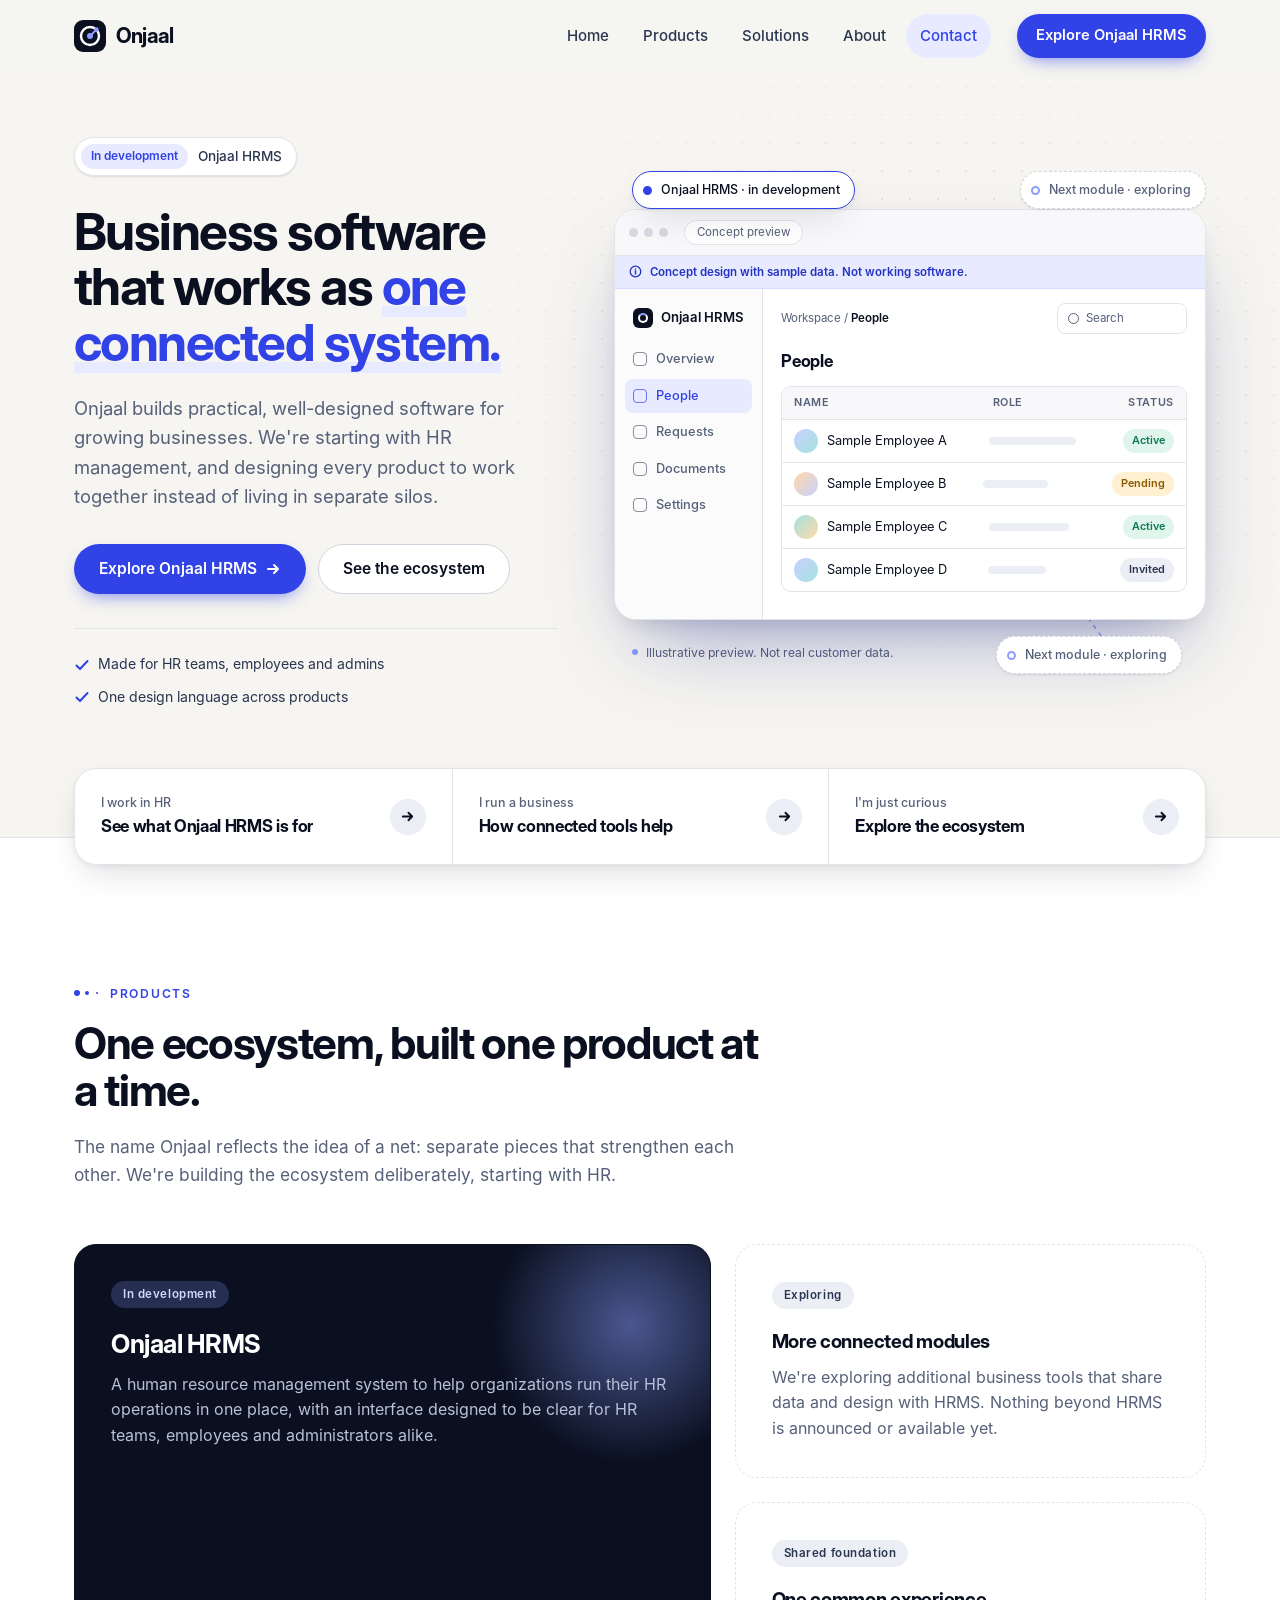
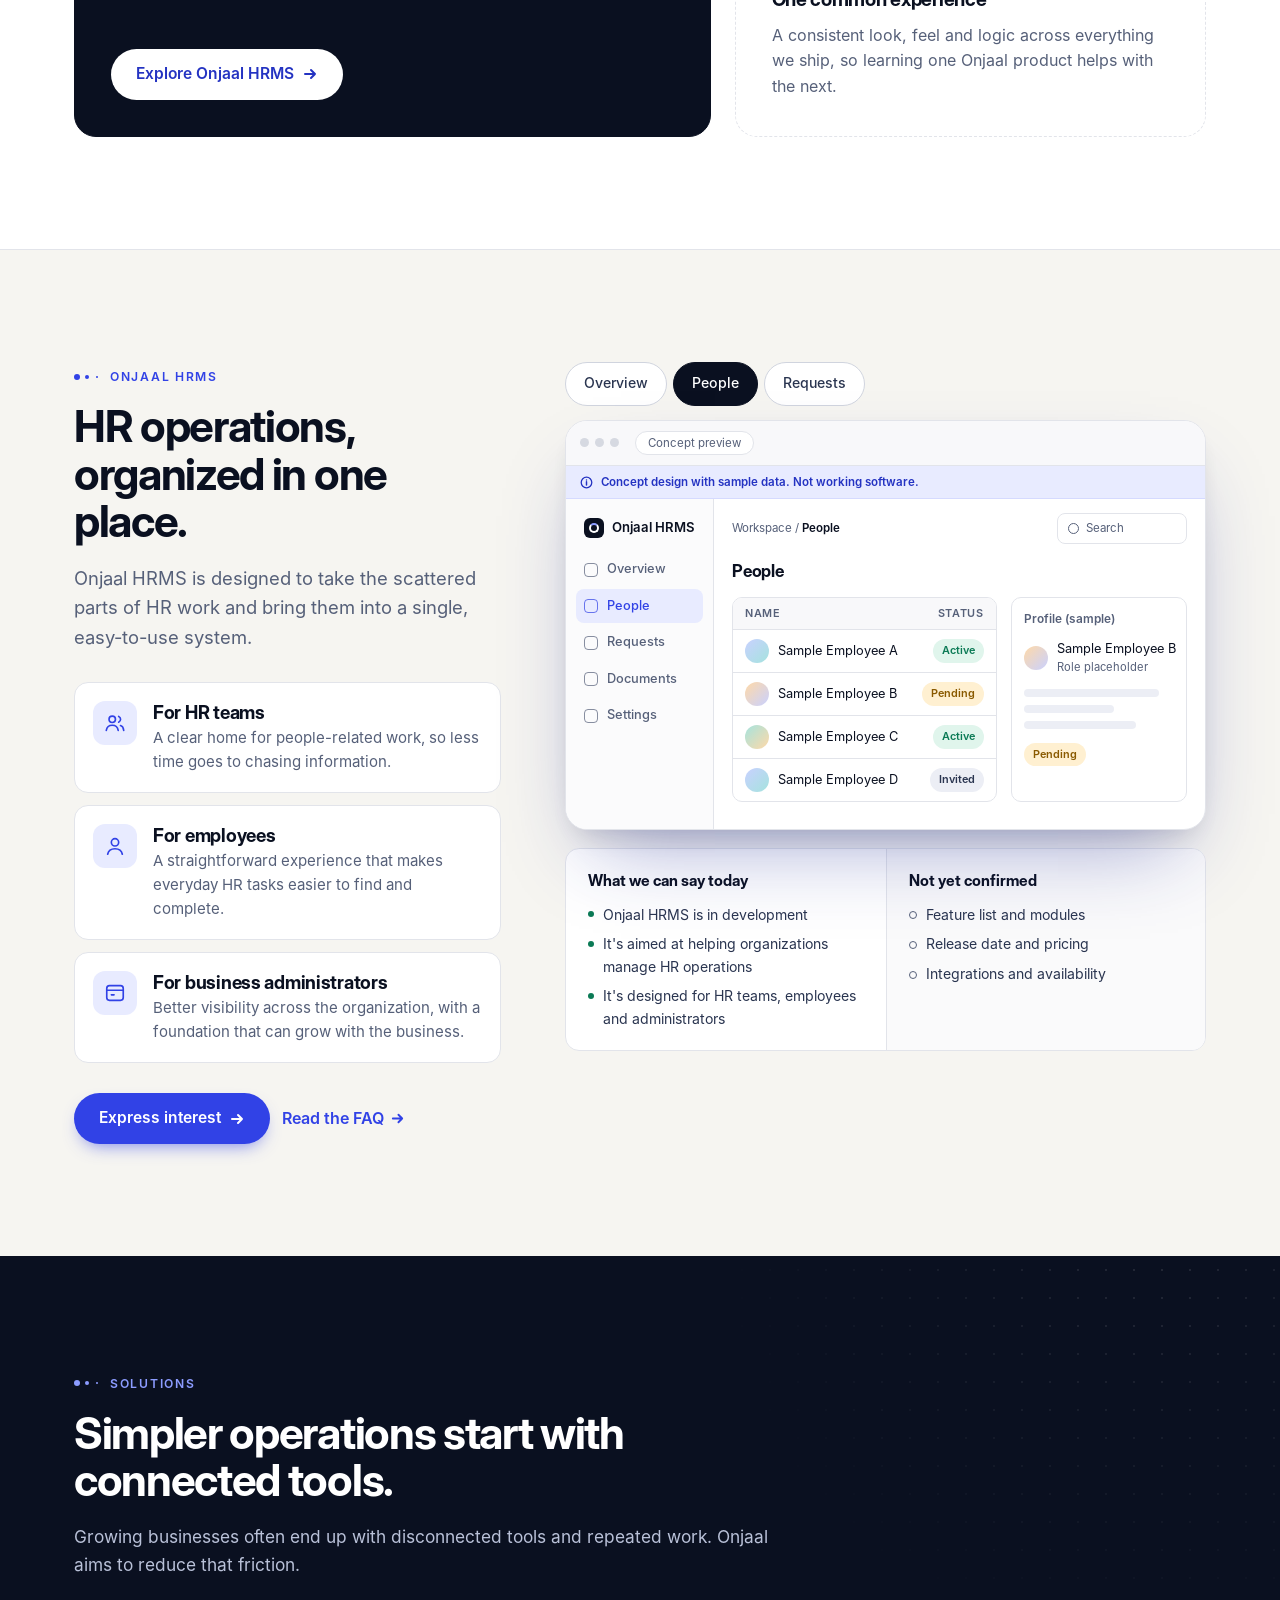
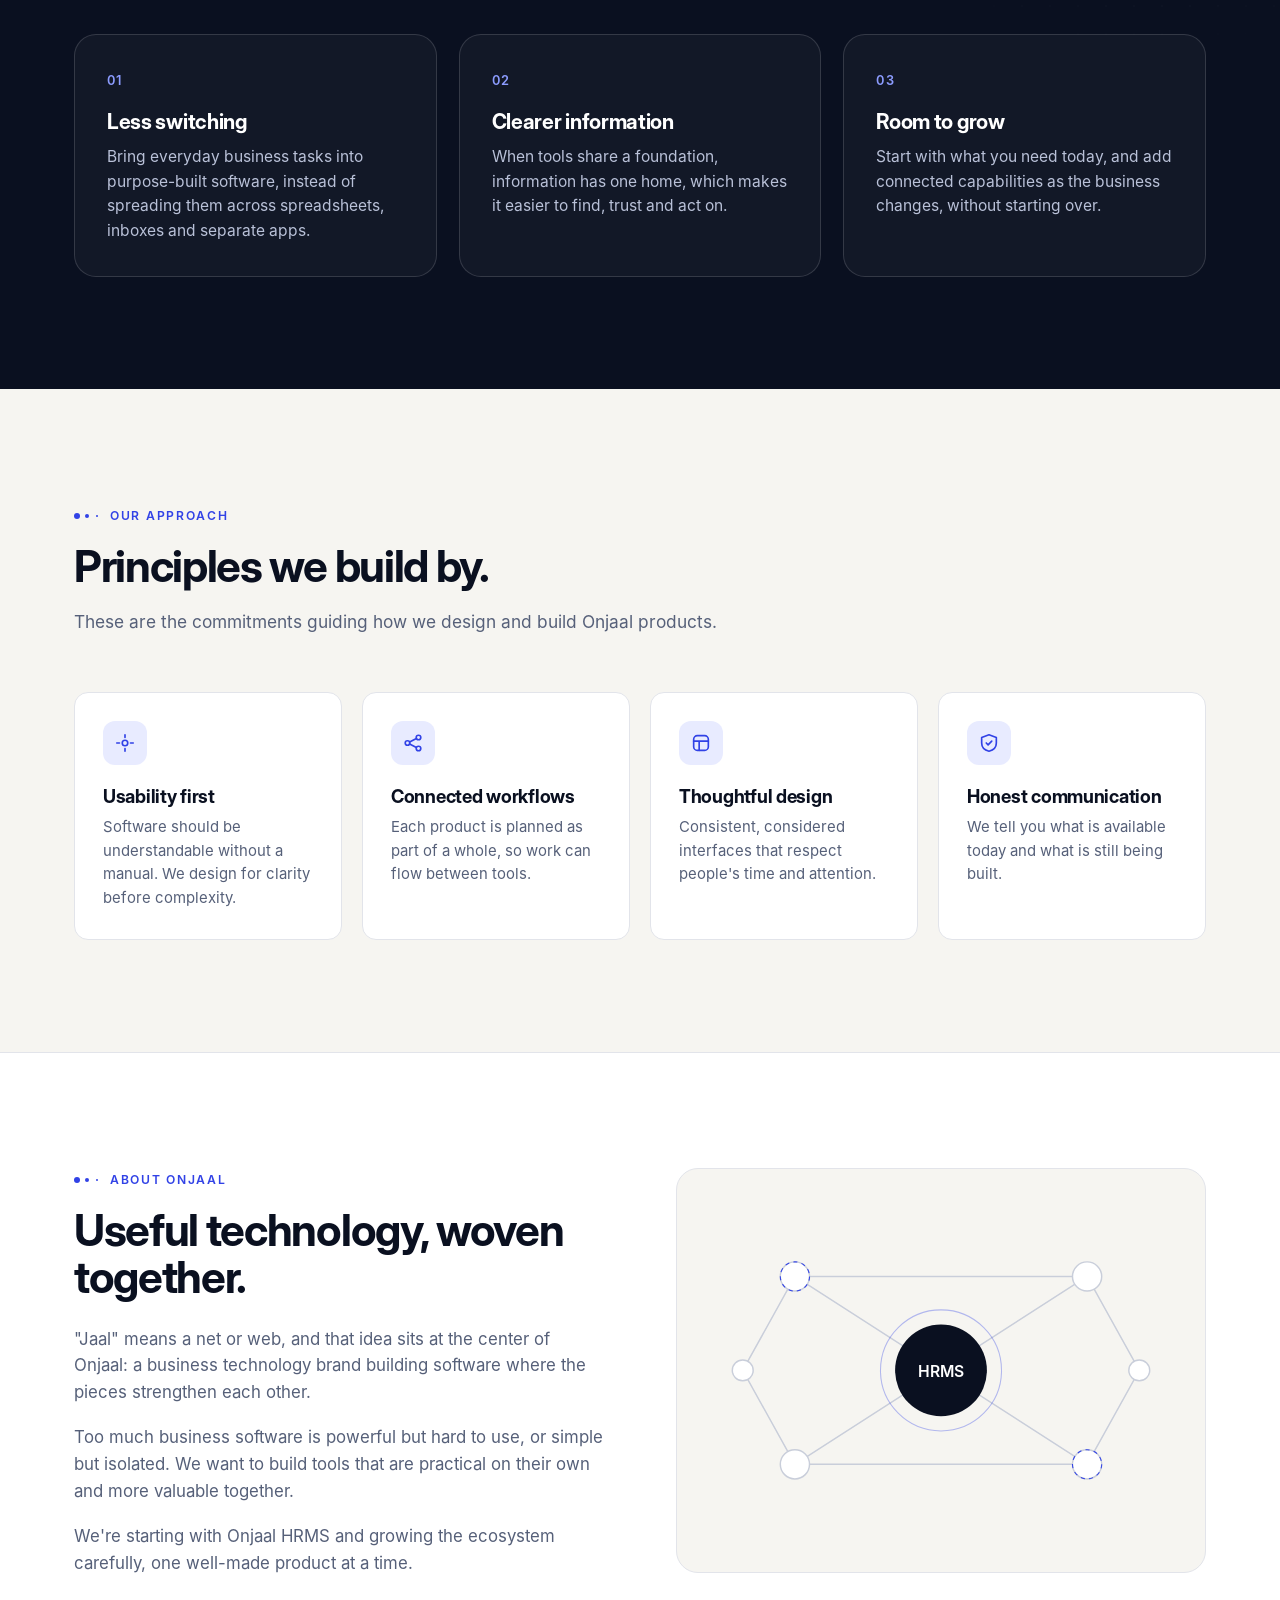
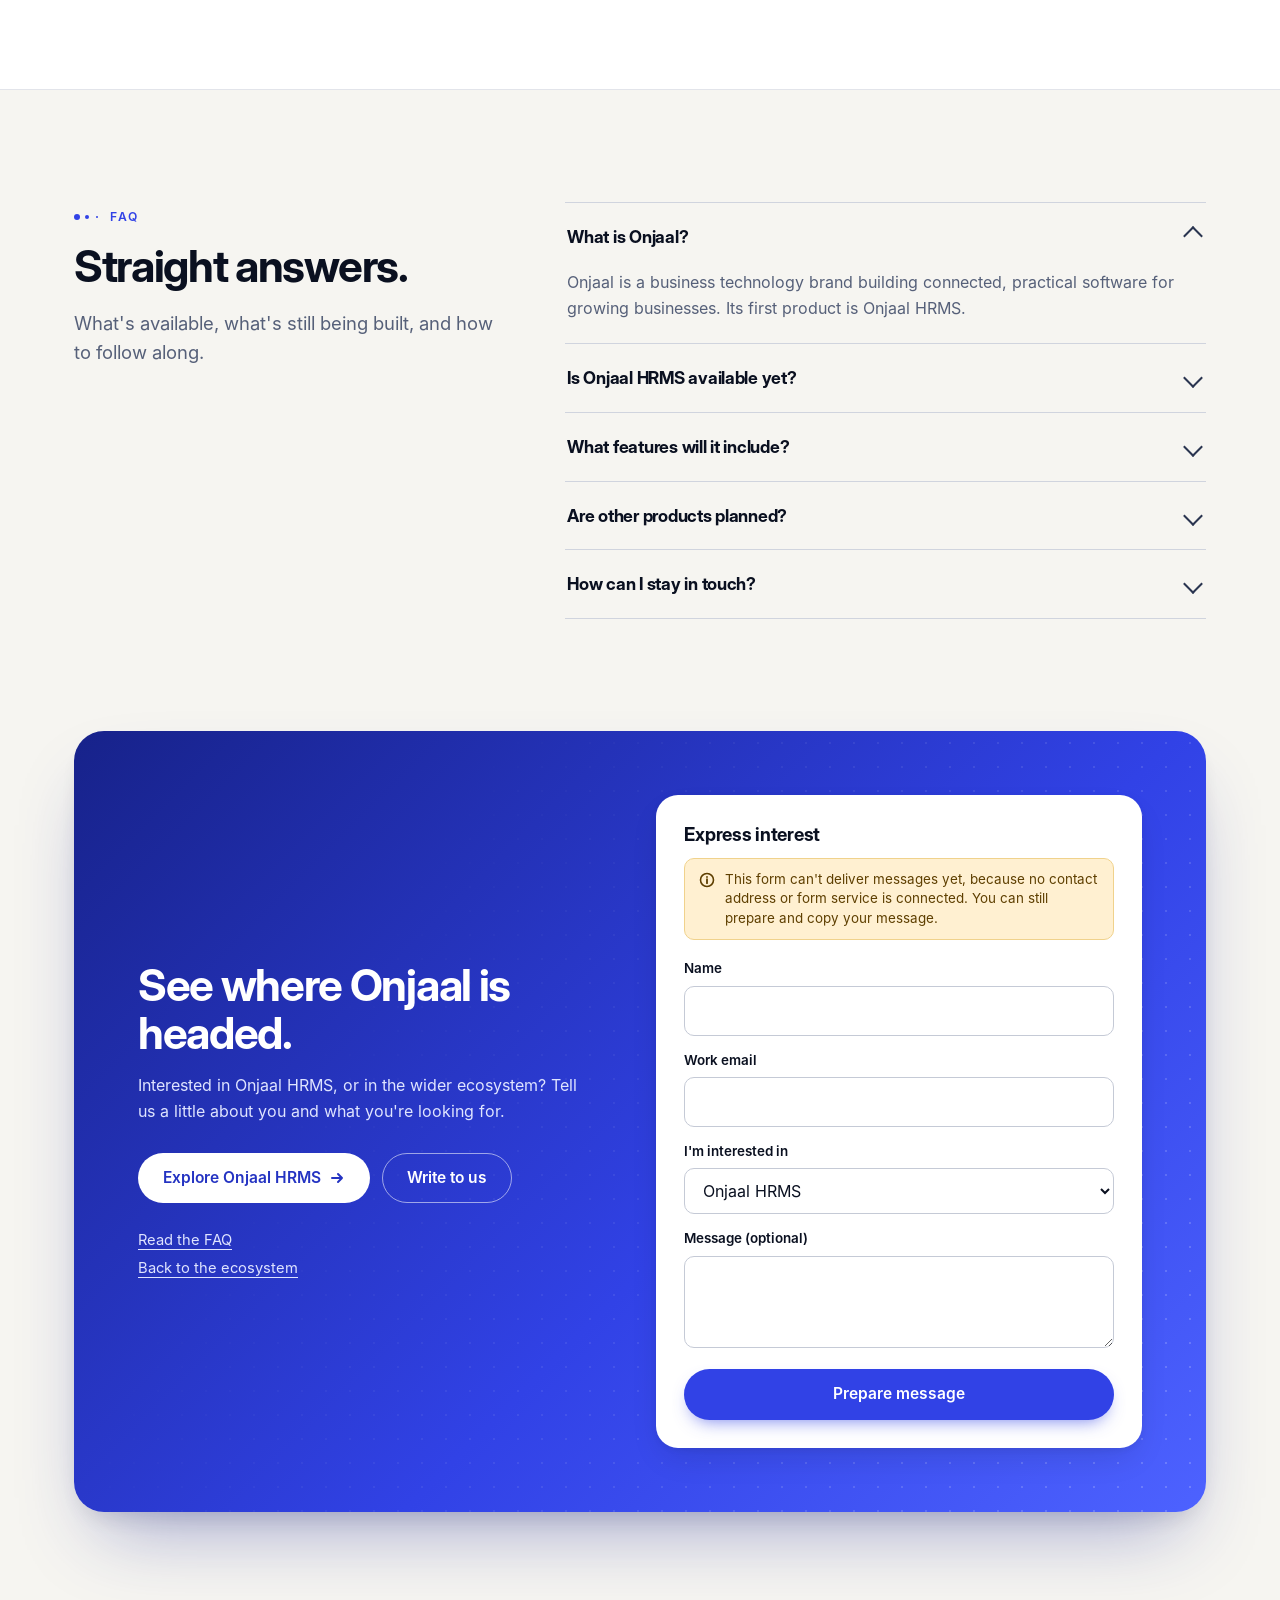
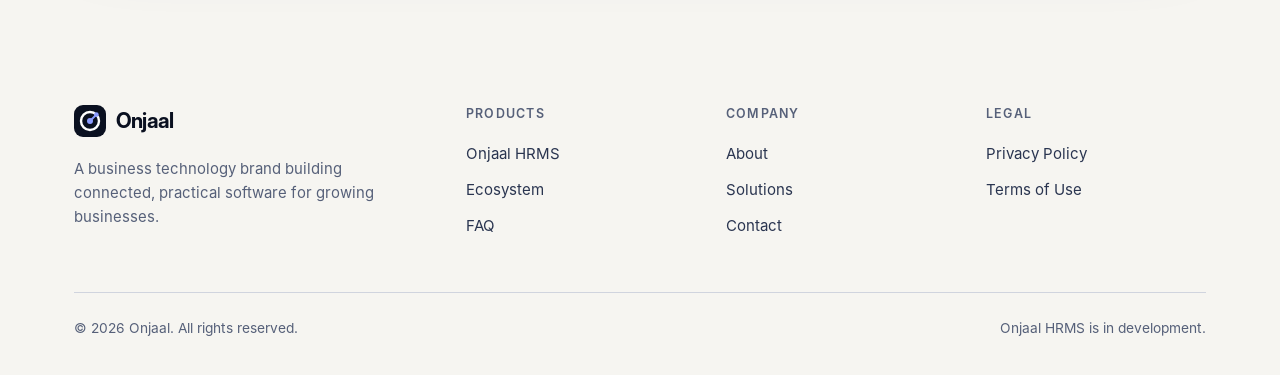
==== commit de992015: "Refine Onjaal site: self-hosted type, new mark, richer hero and HRMS concept UI, discovery paths, FA" ====
--- a/index.html
+++ b/index.html
@@ -5,32 +5,37 @@
 <meta name="viewport" content="width=device-width, initial-scale=1">
 <title>Onjaal | Connected business software, starting with HRMS</title>
 <meta name="description" content="Onjaal builds connected, practical software for growing businesses. Explore Onjaal HRMS, the first product in a wider business ecosystem.">
-<meta name="theme-color" content="#f7f7f4">
+<meta name="theme-color" content="#f6f5f1">
 <meta property="og:type" content="website">
 <meta property="og:title" content="Onjaal | Connected business software">
 <meta property="og:description" content="Practical, connected software for growing businesses, starting with Onjaal HRMS.">
 <link rel="icon" href="assets/favicon.svg" type="image/svg+xml">
+<link rel="preload" href="assets/fonts/inter-400.woff2" as="font" type="font/woff2" crossorigin>
+<link rel="preload" href="assets/fonts/inter-display-700.woff2" as="font" type="font/woff2" crossorigin>
 <link rel="stylesheet" href="assets/css/styles.css">
 <script>document.documentElement.classList.remove('no-js')</script>
 </head>
 <body>
+<svg width="0" height="0" style="position:absolute" aria-hidden="true" focusable="false">
+  <symbol id="mark" viewBox="0 0 32 32"><rect width="32" height="32" rx="9" fill="#0a1020"/><circle cx="16" cy="16" r="9" fill="none" stroke="#fff" stroke-width="2.4"/><path d="M16 16l6.4-6.4" stroke="#8c9cff" stroke-width="2" stroke-linecap="round"/><circle cx="16" cy="16" r="3" fill="#8c9cff"/><circle cx="22.4" cy="9.6" r="2.3" fill="#8c9cff"/></symbol>
+  <symbol id="arrow" viewBox="0 0 16 16"><path d="M3 8h10M9 4l4 4-4 4" fill="none" stroke="currentColor" stroke-width="2" stroke-linecap="round" stroke-linejoin="round"/></symbol>
+  <symbol id="check" viewBox="0 0 16 16"><path d="M2.5 8.5 6 12l7.5-8" fill="none" stroke="currentColor" stroke-width="2" stroke-linecap="round" stroke-linejoin="round"/></symbol>
+  <symbol id="info" viewBox="0 0 16 16"><circle cx="8" cy="8" r="6.5" fill="none" stroke="currentColor" stroke-width="1.6"/><path d="M8 7.2v4M8 4.9v.1" stroke="currentColor" stroke-width="1.8" stroke-linecap="round"/></symbol>
+</svg>
 <a class="skip" href="#main">Skip to content</a>
 
 <header class="site-header" id="top">
   <div class="wrap nav">
-    <a class="brand" href="#top" aria-label="Onjaal home">
-      <svg viewBox="0 0 64 64" aria-hidden="true"><rect width="64" height="64" rx="16" fill="#0b1220"/><path d="M32 14 18 24v16l14 10 14-10V24z" fill="none" stroke="#fff" stroke-width="3" stroke-linejoin="round"/><circle cx="32" cy="32" r="5" fill="#6f86ff"/></svg>
-      Onjaal
-    </a>
-    <button class="menu-btn" id="menuBtn" aria-expanded="false" aria-controls="navLinks" aria-label="Toggle menu"><span></span></button>
+    <a class="brand" href="#top" aria-label="Onjaal home"><svg aria-hidden="true"><use href="#mark"/></svg>Onjaal</a>
     <ul class="nav-links" id="navLinks">
       <li><a href="#top">Home</a></li>
       <li><a href="#products">Products</a></li>
       <li><a href="#solutions">Solutions</a></li>
       <li><a href="#about">About</a></li>
       <li><a href="#contact">Contact</a></li>
-      <li><a class="btn btn-primary btn-sm" href="#hrms">Explore Onjaal HRMS</a></li>
     </ul>
+    <a class="btn btn-primary btn-sm nav-cta" href="#hrms"><span class="long">Explore Onjaal HRMS</span><span class="short">Explore HRMS</span></a>
+    <button class="menu-btn" id="menuBtn" aria-expanded="false" aria-controls="navLinks" aria-label="Menu"><span></span></button>
   </div>
 </header>
 
@@ -39,37 +44,61 @@
 <section class="hero" aria-labelledby="hero-h">
   <div class="wrap hero-grid">
     <div>
-      <span class="badge"><b>Now building</b> Onjaal HRMS</span>
+      <span class="badge"><b>In development</b> Onjaal HRMS</span>
       <h1 id="hero-h">Business software that works as <em>one connected system.</em></h1>
-      <p class="lead">Onjaal builds practical, well-designed software for growing businesses. We start with HR management, and we're designing every product to work together instead of living in separate silos.</p>
+      <p class="lead">Onjaal builds practical, well-designed software for growing businesses. We're starting with HR management, and designing every product to work together instead of living in separate silos.</p>
       <div class="cta-row">
-        <a class="btn btn-primary" href="#hrms">Explore Onjaal HRMS <svg viewBox="0 0 16 16" fill="none" stroke="currentColor" stroke-width="2" stroke-linecap="round" stroke-linejoin="round"><path d="M3 8h10M9 4l4 4-4 4"/></svg></a>
+        <a class="btn btn-primary" href="#hrms">Explore Onjaal HRMS <svg aria-hidden="true"><use href="#arrow"/></svg></a>
         <a class="btn btn-ghost" href="#products">See the ecosystem</a>
       </div>
-      <p class="hero-note">An early look at what we're building. Details will be added as products are released.</p>
+      <ul class="facts">
+        <li><svg aria-hidden="true"><use href="#check"/></svg>Made for HR teams, employees and admins</li>
+        <li><svg aria-hidden="true"><use href="#check"/></svg>One design language across products</li>
+      </ul>
     </div>
 
     <div class="stage">
-      <div class="float f1"><span class="dot"><svg viewBox="0 0 16 16" fill="none" stroke="currentColor" stroke-width="1.8" stroke-linecap="round" stroke-linejoin="round"><circle cx="8" cy="8" r="2"/><circle cx="3" cy="3.5" r="1.4"/><circle cx="13" cy="3.5" r="1.4"/><circle cx="8" cy="14" r="1.4"/><path d="M6.6 7 4 4.5M9.4 7 12 4.5M8 10v2.6"/></svg></span><div><b>Connected by design</b><span>Products share one foundation</span></div></div>
-      <div class="mock" role="img" aria-label="Illustrative preview of the Onjaal HRMS interface with sample data">
-        <div class="mock-bar"><i></i><i></i><i></i><span>Illustrative preview</span></div>
-        <div class="mock-body">
-          <ul class="mock-side"><li class="logo-s" style="list-style:none">Onjaal HRMS</li><li class="on">People</li><li>Time off</li><li>Attendance</li><li>Documents</li><li>Settings</li></ul>
-          <div class="mock-main">
-            <div class="mock-title"><b>People</b><span class="chip info">Sample data</span></div>
-            <div class="cards3">
-              <div><small>Directory</small><div class="bar" style="--w:70%"></div></div>
-              <div><small>Requests</small><div class="bar" style="--w:40%"></div></div>
-              <div><small>Onboarding</small><div class="bar" style="--w:55%"></div></div>
+      <svg class="stage-lines" viewBox="0 0 100 100" preserveAspectRatio="none" aria-hidden="true">
+        <path d="M16 6C26 24 36 38 50 50"/><path d="M92 6C82 24 66 38 50 50"/><path d="M84 94C76 80 62 64 50 50"/>
+      </svg>
+      <span class="node live n0"><i></i>Onjaal HRMS · in development</span>
+      <span class="node n1"><i></i>Next module · exploring</span>
+      <span class="node n2"><i></i>Next module · exploring</span>
+
+      <div class="app" role="img" aria-label="Illustrative concept of the Onjaal HRMS interface, using sample data">
+        <div class="app-chrome"><i></i><i></i><i></i><span>Concept preview</span></div>
+        <div class="app-strip"><svg aria-hidden="true"><use href="#info"/></svg>Concept design with sample data. Not working software.</div>
+        <div class="app-body">
+          <ul class="rail"><li class="ws"><b></b>Onjaal HRMS</li><li class="item">Overview</li><li class="item on">People</li><li class="item">Requests</li><li class="item">Documents</li><li class="item">Settings</li></ul>
+          <div class="pane">
+            <div class="pane-top"><div class="crumb">Workspace / <b>People</b></div><div class="search">Search</div></div>
+            <h4>People</h4>
+            <div class="tbl">
+              <div class="tr th"><span>Name</span><span>Role</span><span>Status</span></div>
+              <div class="tr"><div class="who"><i class="av"></i><div><span>Sample Employee A</span></div></div><div class="sk" style="width:70%"></div><span class="chip ok">Active</span></div>
+              <div class="tr"><div class="who"><i class="av b"></i><div><span>Sample Employee B</span></div></div><div class="sk" style="width:55%"></div><span class="chip wait">Pending</span></div>
+              <div class="tr"><div class="who"><i class="av c"></i><div><span>Sample Employee C</span></div></div><div class="sk" style="width:64%"></div><span class="chip ok">Active</span></div>
+              <div class="tr"><div class="who"><i class="av"></i><div><span>Sample Employee D</span></div></div><div class="sk" style="width:48%"></div><span class="chip">Invited</span></div>
             </div>
-            <div class="row"><span class="avatar"></span><div><div>Sample Employee A<small>Role placeholder</small></div></div><span class="chip ok">Active</span></div>
-            <div class="row"><span class="avatar" style="background:linear-gradient(135deg,#ffd9a8,#c9d1ff)"></span><div><div>Sample Employee B<small>Role placeholder</small></div></div><span class="chip wait">Pending</span></div>
-            <div class="row"><span class="avatar" style="background:linear-gradient(135deg,#9fe0dc,#ffd9a8)"></span><div><div>Sample Employee C<small>Role placeholder</small></div></div><span class="chip ok">Active</span></div>
           </div>
         </div>
       </div>
-      <div class="float f2"><span class="dot"><svg viewBox="0 0 16 16" fill="none" stroke="currentColor" stroke-width="1.8" stroke-linecap="round" stroke-linejoin="round"><path d="M2 8.5 6 12.5 14 4"/></svg></span><div><b>Built for clarity</b><span>Simple, focused workflows</span></div></div>
-      <p class="tag-illus">Illustrative preview. Not real customer data.</p>
+      <p class="stage-note">Illustrative preview. Not real customer data.</p>
+      <div class="eco-strip" aria-label="Ecosystem status">
+        <span class="node live"><i></i>Onjaal HRMS · in development</span>
+        <span class="node"><i></i>More modules · exploring</span>
+      </div>
+    </div>
+  </div>
+</section>
+
+<!-- WHERE TO START -->
+<section class="paths" aria-label="Where to start">
+  <div class="wrap">
+    <div class="paths-grid reveal">
+      <a class="path" href="#hrms"><div><small>I work in HR</small><b>See what Onjaal HRMS is for</b></div><span class="arrow"><svg aria-hidden="true"><use href="#arrow"/></svg></span></a>
+      <a class="path" href="#solutions"><div><small>I run a business</small><b>How connected tools help</b></div><span class="arrow"><svg aria-hidden="true"><use href="#arrow"/></svg></span></a>
+      <a class="path" href="#products"><div><small>I'm just curious</small><b>Explore the ecosystem</b></div><span class="arrow"><svg aria-hidden="true"><use href="#arrow"/></svg></span></a>
     </div>
   </div>
 </section>
@@ -87,7 +116,7 @@
         <span class="status now">In development</span>
         <h3>Onjaal HRMS</h3>
         <p>A human resource management system to help organizations run their HR operations in one place, with an interface designed to be clear for HR teams, employees and administrators alike.</p>
-        <a class="btn btn-white" href="#hrms">Explore Onjaal HRMS <svg viewBox="0 0 16 16" fill="none" stroke="currentColor" stroke-width="2" stroke-linecap="round" stroke-linejoin="round"><path d="M3 8h10M9 4l4 4-4 4"/></svg></a>
+        <div class="mini"><a class="btn btn-white" href="#hrms">Explore Onjaal HRMS <svg aria-hidden="true"><use href="#arrow"/></svg></a></div>
       </article>
       <div class="eco-side">
         <article class="panel dashed reveal">
@@ -97,8 +126,8 @@
         </article>
         <article class="panel dashed reveal">
           <span class="status soon">Shared foundation</span>
-          <h3>Common experience</h3>
-          <p>One consistent look, feel and logic across everything we ship, so learning one Onjaal product helps with the next.</p>
+          <h3>One common experience</h3>
+          <p>A consistent look, feel and logic across everything we ship, so learning one Onjaal product helps with the next.</p>
         </article>
       </div>
     </div>
@@ -106,56 +135,89 @@
 </section>
 
 <!-- HRMS SHOWCASE -->
-<section id="hrms" aria-labelledby="hrms-h">
+<section class="show" id="hrms" aria-labelledby="hrms-h">
   <div class="wrap show-grid">
     <div class="reveal">
       <span class="eyebrow">Onjaal HRMS</span>
-      <h2 id="hrms-h" style="margin:14px 0 16px">HR operations, organized in one place.</h2>
+      <h2 id="hrms-h" style="margin:16px 0 18px">HR operations, organized in one place.</h2>
       <p class="lead">Onjaal HRMS is designed to take the scattered parts of HR work and bring them into a single, easy-to-use system.</p>
       <div class="audiences">
-        <div class="aud"><span class="ico"><svg viewBox="0 0 24 24" fill="none" stroke="currentColor" stroke-width="1.8" stroke-linecap="round" stroke-linejoin="round"><circle cx="9" cy="8" r="3.5"/><path d="M2.5 20c.6-3.6 3.2-5.5 6.5-5.5s5.9 1.9 6.5 5.5M16 4.8a3.5 3.5 0 0 1 0 6.4M18 14.8c2 .6 3.2 2.4 3.5 5.2"/></svg></span><div><h3>For HR teams</h3><p>A clear home for people-related work, so less time goes to chasing information.</p></div></div>
-        <div class="aud"><span class="ico"><svg viewBox="0 0 24 24" fill="none" stroke="currentColor" stroke-width="1.8" stroke-linecap="round" stroke-linejoin="round"><circle cx="12" cy="8" r="4"/><path d="M4 21c.8-4.2 4-6 8-6s7.2 1.8 8 6"/></svg></span><div><h3>For employees</h3><p>A straightforward experience that makes everyday HR tasks easier to find and complete.</p></div></div>
-        <div class="aud"><span class="ico"><svg viewBox="0 0 24 24" fill="none" stroke="currentColor" stroke-width="1.8" stroke-linecap="round" stroke-linejoin="round"><rect x="3" y="4" width="18" height="16" rx="3"/><path d="M3 9h18M8 14h3"/></svg></span><div><h3>For business administrators</h3><p>Better visibility across the organization, with a foundation that can grow with the business.</p></div></div>
+        <div class="aud"><span class="ico"><svg viewBox="0 0 24 24" fill="none" stroke="currentColor" stroke-width="1.8" stroke-linecap="round" stroke-linejoin="round" aria-hidden="true"><circle cx="9" cy="8" r="3.5"/><path d="M2.5 20c.6-3.6 3.2-5.5 6.5-5.5s5.9 1.9 6.5 5.5M16 4.8a3.5 3.5 0 0 1 0 6.4M18 14.8c2 .6 3.2 2.4 3.5 5.2"/></svg></span><div><h3>For HR teams</h3><p>A clear home for people-related work, so less time goes to chasing information.</p></div></div>
+        <div class="aud"><span class="ico"><svg viewBox="0 0 24 24" fill="none" stroke="currentColor" stroke-width="1.8" stroke-linecap="round" stroke-linejoin="round" aria-hidden="true"><circle cx="12" cy="8" r="4"/><path d="M4 21c.8-4.2 4-6 8-6s7.2 1.8 8 6"/></svg></span><div><h3>For employees</h3><p>A straightforward experience that makes everyday HR tasks easier to find and complete.</p></div></div>
+        <div class="aud"><span class="ico"><svg viewBox="0 0 24 24" fill="none" stroke="currentColor" stroke-width="1.8" stroke-linecap="round" stroke-linejoin="round" aria-hidden="true"><rect x="3" y="4" width="18" height="16" rx="3"/><path d="M3 9h18M8 14h3"/></svg></span><div><h3>For business administrators</h3><p>Better visibility across the organization, with a foundation that can grow with the business.</p></div></div>
       </div>
       <div class="cta-row">
-        <a class="btn btn-primary" href="#contact">Express interest <svg viewBox="0 0 16 16" fill="none" stroke="currentColor" stroke-width="2" stroke-linecap="round" stroke-linejoin="round"><path d="M3 8h10M9 4l4 4-4 4"/></svg></a>
-        <a class="btn btn-ghost" href="#values">How we build</a>
-      </div>
-      <p class="note">Specific features will be published here as they are finalized. The interface shown is an illustration, not a screenshot of a released product.</p>
-    </div>
-
-    <div class="reveal">
-      <div class="tabs" role="tablist" aria-label="Illustrative HRMS views">
-        <button class="tab" role="tab" id="t1" aria-selected="true" aria-controls="p1">Overview</button>
-        <button class="tab" role="tab" id="t2" aria-selected="false" aria-controls="p2" tabindex="-1">Requests</button>
-      </div>
-      <div class="mock" role="img" aria-label="Illustrative HRMS interface using placeholder data">
-        <div class="mock-bar"><i></i><i></i><i></i><span>Illustrative preview</span></div>
-        <div class="mock-body">
-          <ul class="mock-side"><li class="logo-s" style="list-style:none">Onjaal HRMS</li><li class="on">Overview</li><li>People</li><li>Requests</li><li>Documents</li><li>Settings</li></ul>
-          <div class="mock-main">
+        <a class="btn btn-primary" href="#contact">Express interest <svg aria-hidden="true"><use href="#arrow"/></svg></a>
+        <a class="link" href="#faq">Read the FAQ <svg aria-hidden="true"><use href="#arrow"/></svg></a>
+      </div>
+    </div>
+
+    <div class="show-side reveal">
+      <div class="tabs" role="tablist" aria-label="Concept screens">
+        <button class="tab" role="tab" id="t0" aria-selected="false" aria-controls="p0" tabindex="-1" data-rail="1">Overview</button>
+        <button class="tab" role="tab" id="t1" aria-selected="true" aria-controls="p1" data-rail="2">People</button>
+        <button class="tab" role="tab" id="t2" aria-selected="false" aria-controls="p2" tabindex="-1" data-rail="3">Requests</button>
+      </div>
+      <div class="app" role="group" aria-label="Illustrative concept of the Onjaal HRMS interface, using sample data">
+        <div class="app-chrome"><i></i><i></i><i></i><span>Concept preview</span></div>
+        <div class="app-strip"><svg aria-hidden="true"><use href="#info"/></svg>Concept design with sample data. Not working software.</div>
+        <div class="app-body">
+          <ul class="rail" id="rail" aria-hidden="true"><li class="ws"><b></b>Onjaal HRMS</li><li class="item">Overview</li><li class="item on">People</li><li class="item">Requests</li><li class="item">Documents</li><li class="item">Settings</li></ul>
+          <div class="pane">
+            <div class="tabpanel" id="p0" role="tabpanel" aria-labelledby="t0" hidden>
+              <div class="pane-top"><div class="crumb">Workspace / <b>Overview</b></div><div class="search">Search</div></div>
+              <h4>Workspace overview</h4>
+              <div class="cards3"><div><small>Section A</small><div class="sk" style="width:60%"></div><div class="sk" style="width:40%"></div></div><div><small>Section B</small><div class="sk" style="width:50%"></div><div class="sk" style="width:70%"></div></div><div><small>Section C</small><div class="sk" style="width:80%"></div><div class="sk" style="width:35%"></div></div></div>
+              <div class="split">
+                <div class="card-s"><h5>Recent activity (sample)</h5>
+                  <div class="who" style="margin-bottom:10px"><i class="av"></i><div><span>Sample update one</span><small>Placeholder text</small></div></div>
+                  <div class="who" style="margin-bottom:10px"><i class="av b"></i><div><span>Sample update two</span><small>Placeholder text</small></div></div>
+                  <div class="who"><i class="av c"></i><div><span>Sample update three</span><small>Placeholder text</small></div></div></div>
+                <div class="card-s"><h5>Upcoming (sample)</h5><div class="sk" style="width:90%"></div><div class="sk" style="width:65%"></div><div class="sk" style="width:78%"></div></div>
+              </div>
+            </div>
             <div class="tabpanel" id="p1" role="tabpanel" aria-labelledby="t1">
-              <div class="mock-title"><b>Workspace overview</b><span class="chip info">Illustrative</span></div>
-              <div class="cards3">
-                <div><small>Section A</small><div class="bar" style="--w:60%"></div></div>
-                <div><small>Section B</small><div class="bar" style="--w:35%"></div></div>
-                <div><small>Section C</small><div class="bar" style="--w:80%"></div></div>
+              <div class="pane-top"><div class="crumb">Workspace / <b>People</b></div><div class="search">Search</div></div>
+              <h4>People</h4>
+              <div class="split">
+                <div class="tbl">
+                  <div class="tr th"><span>Name</span><span>Role</span><span>Status</span></div>
+                  <div class="tr"><div class="who"><i class="av"></i><div><span>Sample Employee A</span></div></div><div class="sk" style="width:70%"></div><span class="chip ok">Active</span></div>
+                  <div class="tr"><div class="who"><i class="av b"></i><div><span>Sample Employee B</span></div></div><div class="sk" style="width:55%"></div><span class="chip wait">Pending</span></div>
+                  <div class="tr"><div class="who"><i class="av c"></i><div><span>Sample Employee C</span></div></div><div class="sk" style="width:64%"></div><span class="chip ok">Active</span></div>
+                  <div class="tr"><div class="who"><i class="av"></i><div><span>Sample Employee D</span></div></div><div class="sk" style="width:48%"></div><span class="chip">Invited</span></div>
+                </div>
+                <div class="card-s"><h5>Profile (sample)</h5>
+                  <div class="who" style="margin-bottom:12px"><i class="av b"></i><div><span>Sample Employee B</span><small>Role placeholder</small></div></div>
+                  <div class="sk" style="width:90%"></div><div class="sk" style="width:60%"></div><div class="sk" style="width:75%"></div>
+                  <span class="chip wait" style="margin-top:6px">Pending</span></div>
               </div>
-              <div class="skeleton" style="width:90%"></div><div class="skeleton" style="width:72%"></div><div class="skeleton" style="width:84%"></div>
-              <div class="row"><span class="avatar"></span><div>Sample item one<small>Placeholder description</small></div><span class="chip">Draft</span></div>
-              <div class="row"><span class="avatar" style="background:linear-gradient(135deg,#ffd9a8,#c9d1ff)"></span><div>Sample item two<small>Placeholder description</small></div><span class="chip ok">Done</span></div>
             </div>
             <div class="tabpanel" id="p2" role="tabpanel" aria-labelledby="t2" hidden>
-              <div class="mock-title"><b>Requests</b><span class="chip info">Illustrative</span></div>
-              <div class="row"><span class="avatar"></span><div>Sample request A<small>Placeholder · awaiting review</small></div><span class="chip wait">Pending</span></div>
-              <div class="row"><span class="avatar" style="background:linear-gradient(135deg,#9fe0dc,#ffd9a8)"></span><div>Sample request B<small>Placeholder · reviewed</small></div><span class="chip ok">Approved</span></div>
-              <div class="row"><span class="avatar" style="background:linear-gradient(135deg,#ffd9a8,#c9d1ff)"></span><div>Sample request C<small>Placeholder · awaiting review</small></div><span class="chip wait">Pending</span></div>
-              <div class="skeleton" style="width:80%;margin-top:14px"></div><div class="skeleton" style="width:60%"></div>
+              <div class="pane-top"><div class="crumb">Workspace / <b>Requests</b></div><div class="search">Search</div></div>
+              <h4>Requests</h4>
+              <div class="split">
+                <div class="tbl">
+                  <div class="tr th"><span>Request</span><span>From</span><span>Status</span></div>
+                  <div class="tr"><div class="who"><i class="av"></i><div><span>Sample request A</span></div></div><div class="sk" style="width:60%"></div><span class="chip wait">Pending</span></div>
+                  <div class="tr"><div class="who"><i class="av b"></i><div><span>Sample request B</span></div></div><div class="sk" style="width:72%"></div><span class="chip ok">Approved</span></div>
+                  <div class="tr"><div class="who"><i class="av c"></i><div><span>Sample request C</span></div></div><div class="sk" style="width:50%"></div><span class="chip wait">Pending</span></div>
+                </div>
+                <div class="card-s"><h5>Review (sample)</h5>
+                  <div class="sk" style="width:85%"></div><div class="sk" style="width:60%"></div><div class="sk" style="width:70%"></div>
+                  <span class="btn-s">Approve</span><span class="btn-s alt">Decline</span></div>
+              </div>
             </div>
           </div>
         </div>
       </div>
-      <p class="note" style="margin-top:14px">Illustrative interface with sample data. Not real customer data.</p>
+
+      <div class="status-box">
+        <div><h4>What we can say today</h4>
+          <ul><li>Onjaal HRMS is in development</li><li>It's aimed at helping organizations manage HR operations</li><li>It's designed for HR teams, employees and administrators</li></ul></div>
+        <div><h4>Not yet confirmed</h4>
+          <ul><li>Feature list and modules</li><li>Release date and pricing</li><li>Integrations and availability</li></ul></div>
+      </div>
     </div>
   </div>
 </section>
@@ -176,7 +238,7 @@
   </div>
 </section>
 
-<!-- DIFFERENTIATION -->
+<!-- PRINCIPLES -->
 <section id="values" aria-labelledby="prin-h">
   <div class="wrap">
     <div class="sec-head reveal">
@@ -185,10 +247,10 @@
       <p>These are the commitments guiding how we design and build Onjaal products.</p>
     </div>
     <div class="prin-grid">
-      <article class="prin reveal"><span class="ico"><svg viewBox="0 0 24 24" fill="none" stroke="currentColor" stroke-width="1.8" stroke-linecap="round" stroke-linejoin="round"><path d="M12 3v3M12 18v3M3 12h3M18 12h3M6 6l2 2M16 16l2 2M18 6l-2 2M8 16l-2 2"/></svg></span><h3>Usability first</h3><p>Software should be understandable without a manual. We design for clarity before complexity.</p></article>
-      <article class="prin reveal"><span class="ico"><svg viewBox="0 0 24 24" fill="none" stroke="currentColor" stroke-width="1.8" stroke-linecap="round" stroke-linejoin="round"><circle cx="6" cy="12" r="2.5"/><circle cx="18" cy="6" r="2.5"/><circle cx="18" cy="18" r="2.5"/><path d="M8.3 11l7.4-3.9M8.3 13l7.4 3.9"/></svg></span><h3>Connected workflows</h3><p>Each product is planned as part of a whole, so work can flow between tools.</p></article>
-      <article class="prin reveal"><span class="ico"><svg viewBox="0 0 24 24" fill="none" stroke="currentColor" stroke-width="1.8" stroke-linecap="round" stroke-linejoin="round"><path d="M4 20 20 4M14 4h6v6M4 14v6h6"/></svg></span><h3>Thoughtful design</h3><p>Consistent, considered interfaces that respect people's time and attention.</p></article>
-      <article class="prin reveal"><span class="ico"><svg viewBox="0 0 24 24" fill="none" stroke="currentColor" stroke-width="1.8" stroke-linecap="round" stroke-linejoin="round"><path d="M12 3 4 6v6c0 4.5 3.2 7.8 8 9 4.8-1.2 8-4.5 8-9V6z"/><path d="m9 12 2 2 4-4"/></svg></span><h3>Honest communication</h3><p>We tell you what is available today and what is still being built.</p></article>
+      <article class="prin reveal"><span class="ico"><svg viewBox="0 0 24 24" fill="none" stroke="currentColor" stroke-width="1.8" stroke-linecap="round" stroke-linejoin="round" aria-hidden="true"><circle cx="12" cy="12" r="3"/><path d="M12 3v3M12 18v3M3 12h3M18 12h3"/></svg></span><h3>Usability first</h3><p>Software should be understandable without a manual. We design for clarity before complexity.</p></article>
+      <article class="prin reveal"><span class="ico"><svg viewBox="0 0 24 24" fill="none" stroke="currentColor" stroke-width="1.8" stroke-linecap="round" stroke-linejoin="round" aria-hidden="true"><circle cx="6" cy="12" r="2.5"/><circle cx="18" cy="6" r="2.5"/><circle cx="18" cy="18" r="2.5"/><path d="M8.3 11l7.4-3.9M8.3 13l7.4 3.9"/></svg></span><h3>Connected workflows</h3><p>Each product is planned as part of a whole, so work can flow between tools.</p></article>
+      <article class="prin reveal"><span class="ico"><svg viewBox="0 0 24 24" fill="none" stroke="currentColor" stroke-width="1.8" stroke-linecap="round" stroke-linejoin="round" aria-hidden="true"><rect x="4" y="4" width="16" height="16" rx="4"/><path d="M4 10h16M10 10v10"/></svg></span><h3>Thoughtful design</h3><p>Consistent, considered interfaces that respect people's time and attention.</p></article>
+      <article class="prin reveal"><span class="ico"><svg viewBox="0 0 24 24" fill="none" stroke="currentColor" stroke-width="1.8" stroke-linecap="round" stroke-linejoin="round" aria-hidden="true"><path d="M12 3 4 6v6c0 4.5 3.2 7.8 8 9 4.8-1.2 8-4.5 8-9V6z"/><path d="m9 12 2 2 4-4"/></svg></span><h3>Honest communication</h3><p>We tell you what is available today and what is still being built.</p></article>
     </div>
   </div>
 </section>
@@ -198,8 +260,8 @@
   <div class="wrap about-grid">
     <div class="reveal">
       <span class="eyebrow">About Onjaal</span>
-      <h2 id="about-h" style="margin:14px 0 22px">Useful technology, woven together.</h2>
-      <p>"Jaal" means a net or web, and that idea sits at the center of Onjaal: a business technology brand building software where the pieces strengthen each other.</p>
+      <h2 id="about-h" style="margin:16px 0 24px">Useful technology, woven together.</h2>
+      <p style="margin-top:0">"Jaal" means a net or web, and that idea sits at the center of Onjaal: a business technology brand building software where the pieces strengthen each other.</p>
       <p>Too much business software is powerful but hard to use, or simple but isolated. We want to build tools that are practical on their own and more valuable together.</p>
       <p>We're starting with Onjaal HRMS and growing the ecosystem carefully, one well-made product at a time.</p>
     </div>
@@ -207,10 +269,28 @@
       <svg viewBox="0 0 460 340" fill="none">
         <g stroke="#c9ceda" stroke-width="1.4"><path d="M230 170 90 80M230 170l140-90M230 170 90 260M230 170l140 90M90 80l-50 90M90 260l-50-90M370 80l50 90M370 260l50-90M90 80h280M90 260h280"/></g>
         <g fill="#fff" stroke="#c9ceda" stroke-width="1.4"><circle cx="90" cy="80" r="14"/><circle cx="370" cy="80" r="14"/><circle cx="90" cy="260" r="14"/><circle cx="370" cy="260" r="14"/><circle cx="40" cy="170" r="10"/><circle cx="420" cy="170" r="10"/></g>
-        <g stroke-dasharray="4 4"><circle class="pulse" cx="90" cy="80" r="14" stroke="#3347e8"/><circle class="pulse" cx="370" cy="260" r="14" stroke="#3347e8"/></g>
-        <circle cx="230" cy="170" r="42" fill="#0b1220"/><circle cx="230" cy="170" r="56" stroke="#3347e8" stroke-opacity=".35"/>
+        <g stroke-dasharray="4 4"><circle class="pulse" cx="90" cy="80" r="14" stroke="#3142e6"/><circle class="pulse" cx="370" cy="260" r="14" stroke="#3142e6"/></g>
+        <circle cx="230" cy="170" r="44" fill="#0a1020"/><circle cx="230" cy="170" r="58" stroke="#3142e6" stroke-opacity=".35"/>
         <text x="230" y="176" text-anchor="middle" fill="#fff" font-size="15" font-weight="700" font-family="Inter,system-ui,sans-serif">HRMS</text>
       </svg>
+    </div>
+  </div>
+</section>
+
+<!-- FAQ -->
+<section class="faq" id="faq" aria-labelledby="faq-h">
+  <div class="wrap faq-grid">
+    <div class="reveal">
+      <span class="eyebrow">FAQ</span>
+      <h2 id="faq-h" style="margin:16px 0 18px">Straight answers.</h2>
+      <p class="lead">What's available, what's still being built, and how to follow along.</p>
+    </div>
+    <div class="reveal">
+      <details open><summary>What is Onjaal?</summary><p>Onjaal is a business technology brand building connected, practical software for growing businesses. Its first product is Onjaal HRMS.</p></details>
+      <details><summary>Is Onjaal HRMS available yet?</summary><p>Not yet. Onjaal HRMS is in development, and the interface on this site is a concept design with sample data, not a working product.</p></details>
+      <details><summary>What features will it include?</summary><p>We haven't published a confirmed feature list. We'll add specifics here once they're final, rather than promise things that aren't ready.</p></details>
+      <details><summary>Are other products planned?</summary><p>We're exploring more connected modules, but none are announced. Anything beyond HRMS is exploratory for now.</p></details>
+      <details><summary>How can I stay in touch?</summary><p>Use the form in the contact section to note your interest. It isn't connected to email yet, so we'll publish a verified contact address on this site as soon as it's confirmed.</p></details>
     </div>
   </div>
 </section>
@@ -223,19 +303,20 @@
         <h2 id="cta-h">See where Onjaal is headed.</h2>
         <p>Interested in Onjaal HRMS, or in the wider ecosystem? Tell us a little about you and what you're looking for.</p>
         <div class="cta-row">
-          <a class="btn btn-white" href="#hrms">Explore Onjaal HRMS</a>
-          <a class="btn btn-line" href="#name">Contact us</a>
+          <a class="btn btn-white" href="#hrms">Explore Onjaal HRMS <svg aria-hidden="true"><use href="#arrow"/></svg></a>
+          <a class="btn btn-line" href="#name">Write to us</a>
         </div>
+        <div class="cta-links"><a href="#faq">Read the FAQ</a><a href="#products">Back to the ecosystem</a></div>
       </div>
       <form class="form" id="contactForm" novalidate data-contact-email="">
         <h3>Express interest</h3>
-        <p class="hint">All fields except the message are required.</p>
-        <div class="field"><label for="name">Name</label><input id="name" name="name" autocomplete="name" required><span class="err">Please enter your name.</span></div>
-        <div class="field"><label for="email">Work email</label><input id="email" name="email" type="email" autocomplete="email" required><span class="err">Please enter a valid email address.</span></div>
+        <div class="notice" id="formNotice"><svg aria-hidden="true"><use href="#info"/></svg><span id="noticeText">This form can't deliver messages yet, because no contact address or form service is connected. You can still prepare and copy your message.</span></div>
+        <div class="field"><label for="name">Name</label><input id="name" name="name" autocomplete="name" required aria-describedby="name-err"><span class="err" id="name-err">Please enter your name.</span></div>
+        <div class="field"><label for="email">Work email</label><input id="email" name="email" type="email" autocomplete="email" required aria-describedby="email-err"><span class="err" id="email-err">Please enter a valid email address.</span></div>
         <div class="field"><label for="interest">I'm interested in</label>
           <select id="interest" name="interest"><option>Onjaal HRMS</option><option>The wider ecosystem</option><option>Something else</option></select></div>
         <div class="field"><label for="msg">Message (optional)</label><textarea id="msg" name="message"></textarea></div>
-        <button class="btn btn-primary" type="submit">Send</button>
+        <div class="form-actions"><button class="btn btn-primary" type="submit" id="submitBtn">Prepare message</button></div>
         <div class="form-status" id="formStatus" role="status" aria-live="polite"></div>
       </form>
     </div>
@@ -247,10 +328,10 @@
   <div class="wrap">
     <div class="foot-grid">
       <div>
-        <a class="brand" href="#top"><svg viewBox="0 0 64 64" aria-hidden="true"><rect width="64" height="64" rx="16" fill="#0b1220"/><path d="M32 14 18 24v16l14 10 14-10V24z" fill="none" stroke="#fff" stroke-width="3" stroke-linejoin="round"/><circle cx="32" cy="32" r="5" fill="#6f86ff"/></svg>Onjaal</a>
+        <a class="brand" href="#top"><svg aria-hidden="true"><use href="#mark"/></svg>Onjaal</a>
         <p>A business technology brand building connected, practical software for growing businesses.</p>
       </div>
-      <div><h4>Products</h4><ul><li><a href="#hrms">Onjaal HRMS</a></li><li><a href="#products">Ecosystem</a></li></ul></div>
+      <div><h4>Products</h4><ul><li><a href="#hrms">Onjaal HRMS</a></li><li><a href="#products">Ecosystem</a></li><li><a href="#faq">FAQ</a></li></ul></div>
       <div><h4>Company</h4><ul><li><a href="#about">About</a></li><li><a href="#solutions">Solutions</a></li><li><a href="#contact">Contact</a></li></ul></div>
       <div><h4>Legal</h4><ul><li><a href="privacy.html">Privacy Policy</a></li><li><a href="terms.html">Terms of Use</a></li></ul></div>
     </div>
--- a/assets/css/styles.css
+++ b/assets/css/styles.css
@@ -1,60 +1,77 @@
-/* Onjaal — shared styles. Tokens first, then base, components, sections. */
+/* Onjaal site styles: tokens, base, components, sections, responsive. */
+@font-face{font-family:"Inter";font-weight:400;font-style:normal;font-display:swap;src:url("../fonts/inter-400.woff2") format("woff2")}
+@font-face{font-family:"Inter";font-weight:500;font-style:normal;font-display:swap;src:url("../fonts/inter-500.woff2") format("woff2")}
+@font-face{font-family:"Inter";font-weight:600;font-style:normal;font-display:swap;src:url("../fonts/inter-600.woff2") format("woff2")}
+@font-face{font-family:"Inter Display";font-weight:700;font-style:normal;font-display:swap;src:url("../fonts/inter-display-700.woff2") format("woff2")}
+/* Metric-matched fallback to limit layout shift while fonts load */
+@font-face{font-family:"Inter Fallback";src:local("Arial");size-adjust:107%;ascent-override:90%;descent-override:22%;line-gap-override:0%}
+
 :root{
-  --ink:#0b1220; --ink-2:#27324a; --muted:#5b6579; --line:#e3e5ea;
-  --paper:#f7f7f4; --white:#fff; --soft:#eef0f6;
-  --accent:#3347e8; --accent-d:#2535c0; --accent-l:#e9ecff; --teal:#0e9f9a;
-  --r-s:8px; --r-m:14px; --r-l:22px;
-  --sh-1:0 1px 2px rgba(11,18,32,.06),0 1px 3px rgba(11,18,32,.05);
-  --sh-2:0 12px 32px -8px rgba(11,18,32,.14),0 2px 6px rgba(11,18,32,.06);
-  --sh-3:0 30px 60px -20px rgba(31,45,120,.35),0 8px 20px -8px rgba(11,18,32,.15);
-  --font:"Inter",ui-sans-serif,system-ui,-apple-system,"Segoe UI",Roboto,Helvetica,Arial,sans-serif;
-  --maxw:1160px;
+  --ink:#0a1020; --ink-2:#2a3550; --muted:#566079; --line:#e2e4ea; --line-2:#d0d4de;
+  --paper:#f6f5f1; --white:#fff; --soft:#eceef5;
+  --accent:#3142e6; --accent-d:#2433c2; --accent-l:#e8ebff; --accent-m:#8c9cff;
+  --ok:#0b7a55; --ok-l:#e0f5ec; --warn:#8a5a00; --warn-l:#fff0d1; --danger:#b42318;
+  --r-s:8px; --r-m:14px; --r-l:22px; --r-xl:30px;
+  --sh-1:0 1px 2px rgba(10,16,32,.06),0 1px 3px rgba(10,16,32,.05);
+  --sh-2:0 14px 34px -10px rgba(10,16,32,.16),0 2px 6px rgba(10,16,32,.06);
+  --sh-3:0 40px 80px -28px rgba(30,44,150,.42),0 12px 28px -12px rgba(10,16,32,.18);
+  --font:"Inter","Inter Fallback",ui-sans-serif,system-ui,-apple-system,"Segoe UI",Roboto,Helvetica,Arial,sans-serif;
+  --display:"Inter Display","Inter","Inter Fallback",ui-sans-serif,system-ui,sans-serif;
+  --maxw:1180px;
 }
 *{box-sizing:border-box;margin:0;padding:0}
-html{scroll-behavior:smooth;scroll-padding-top:84px;-webkit-text-size-adjust:100%}
-body{font-family:var(--font);color:var(--ink);background:var(--paper);line-height:1.6;font-size:1rem;overflow-x:hidden;-webkit-font-smoothing:antialiased}
+html{scroll-behavior:smooth;scroll-padding-top:88px;-webkit-text-size-adjust:100%}
+body{font-family:var(--font);color:var(--ink);background:var(--paper);line-height:1.6;font-size:1rem;overflow-x:hidden;-webkit-font-smoothing:antialiased;text-rendering:optimizeLegibility}
 img,svg{display:block;max-width:100%}
 a{color:inherit;text-decoration:none}
 button,input,select,textarea{font:inherit;color:inherit}
+summary{cursor:pointer}
 :focus-visible{outline:3px solid var(--accent);outline-offset:3px;border-radius:6px}
-.skip{position:absolute;left:12px;top:-60px;background:var(--ink);color:#fff;padding:10px 16px;border-radius:var(--r-s);z-index:100}
+.skip{position:absolute;left:12px;top:-64px;background:var(--ink);color:#fff;padding:10px 16px;border-radius:var(--r-s);z-index:100}
 .skip:focus{top:12px}
 .wrap{width:100%;max-width:var(--maxw);margin:0 auto;padding:0 24px}
-section{padding:104px 0}
-h1,h2,h3{letter-spacing:-.025em;line-height:1.12;font-weight:700}
-h1{font-size:clamp(2.3rem,4.5vw,3.6rem)}
-h2{font-size:clamp(1.9rem,3.6vw,2.7rem)}
-h3{font-size:1.15rem;letter-spacing:-.01em}
-.eyebrow{display:inline-flex;align-items:center;gap:8px;font-size:.78rem;font-weight:600;letter-spacing:.12em;text-transform:uppercase;color:var(--accent)}
-.eyebrow::before{content:"";width:18px;height:2px;background:currentColor;border-radius:2px}
-.lead{font-size:1.15rem;color:var(--muted);max-width:60ch}
-.sec-head{max-width:680px;margin-bottom:56px}
-.sec-head h2{margin:14px 0 16px}
+section{padding:112px 0}
+h1,h2,h3{font-family:var(--display);letter-spacing:-.03em;line-height:1.08;font-weight:700}
+h1{font-size:clamp(2.4rem,4vw,3.45rem)}
+h2{font-size:clamp(1.95rem,3.5vw,2.75rem)}
+h3{font-size:1.15rem;letter-spacing:-.015em;line-height:1.25}
+.eyebrow{display:inline-flex;align-items:center;gap:10px;font-size:.76rem;font-weight:600;letter-spacing:.14em;text-transform:uppercase;color:var(--accent)}
+.eyebrow::before{content:"";width:6px;height:6px;border-radius:50%;background:currentColor;box-shadow:10px 0 0 -1px currentColor,20px 0 0 -2px currentColor;margin-right:20px}
+.lead{font-size:1.15rem;color:var(--muted);max-width:58ch}
+.sec-head{max-width:700px;margin-bottom:56px}
+.sec-head h2{margin:16px 0 18px}
 .sec-head p{color:var(--muted);font-size:1.08rem}
+.link{display:inline-flex;align-items:center;gap:6px;font-weight:600;color:var(--accent);min-height:44px}
+.link:hover{text-decoration:underline;text-underline-offset:4px}
+.link svg{width:15px;height:15px}
 
 /* Buttons */
-.btn{display:inline-flex;align-items:center;justify-content:center;gap:8px;padding:13px 22px;border-radius:999px;font-weight:600;font-size:.96rem;border:1px solid transparent;cursor:pointer;transition:background .2s,transform .2s,box-shadow .2s,border-color .2s;white-space:nowrap}
+.btn{display:inline-flex;align-items:center;justify-content:center;gap:8px;min-height:48px;padding:12px 24px;border-radius:999px;font-weight:600;font-size:.97rem;border:1px solid transparent;cursor:pointer;transition:background .2s,transform .2s,box-shadow .2s,border-color .2s;white-space:nowrap}
 .btn svg{width:16px;height:16px;transition:transform .2s}
 .btn:hover svg{transform:translateX(3px)}
-.btn-primary{background:var(--accent);color:#fff;box-shadow:0 6px 16px -6px rgba(51,71,232,.6)}
+.btn-primary{background:var(--accent);color:#fff;box-shadow:0 8px 18px -8px rgba(49,66,230,.7)}
 .btn-primary:hover{background:var(--accent-d);transform:translateY(-1px)}
-.btn-ghost{background:var(--white);border-color:var(--line);color:var(--ink)}
-.btn-ghost:hover{border-color:var(--ink-2);transform:translateY(-1px)}
-.btn-dark{background:var(--ink);color:#fff}
-.btn-dark:hover{background:#1a2540}
-.btn-sm{padding:9px 16px;font-size:.9rem}
+.btn-ghost{background:var(--white);border-color:var(--line-2);color:var(--ink)}
+.btn-ghost:hover{border-color:var(--ink);transform:translateY(-1px)}
+.btn-white{background:#fff;color:var(--accent-d)}
+.btn-white:hover{transform:translateY(-1px);box-shadow:0 10px 22px -10px rgba(0,0,0,.5)}
+.btn-line{border-color:rgba(255,255,255,.55);color:#fff}
+.btn-line:hover{background:rgba(255,255,255,.12)}
+.btn-sm{min-height:44px;padding:9px 18px;font-size:.92rem}
 
 /* Header */
-.site-header{position:sticky;top:0;z-index:50;background:rgba(247,247,244,.88);backdrop-filter:saturate(1.4) blur(12px);border-bottom:1px solid transparent;transition:border-color .2s,box-shadow .2s}
-.site-header.scrolled{border-color:var(--line);box-shadow:0 4px 18px -12px rgba(11,18,32,.2)}
-.nav{display:flex;align-items:center;justify-content:space-between;height:72px;gap:16px}
-.brand{display:flex;align-items:center;gap:10px;font-weight:700;font-size:1.28rem;letter-spacing:-.03em}
-.brand svg{width:30px;height:30px}
-.nav-links{display:flex;align-items:center;gap:30px;list-style:none}
-.nav-links a:not(.btn){font-size:.95rem;font-weight:500;color:var(--ink-2);padding:6px 2px;position:relative}
-.nav-links a:not(.btn)::after{content:"";position:absolute;left:0;right:0;bottom:0;height:2px;background:var(--accent);transform:scaleX(0);transform-origin:left;transition:transform .25s}
-.nav-links a:not(.btn):hover::after,.nav-links a[aria-current]::after{transform:scaleX(1)}
-.menu-btn{display:none;width:44px;height:44px;border-radius:12px;border:1px solid var(--line);background:var(--white);cursor:pointer;align-items:center;justify-content:center}
+.site-header{position:sticky;top:0;z-index:50;background:rgba(246,245,241,.9);backdrop-filter:saturate(1.4) blur(12px);-webkit-backdrop-filter:saturate(1.4) blur(12px);border-bottom:1px solid transparent;transition:border-color .2s,box-shadow .2s}
+.site-header.scrolled{border-color:var(--line);box-shadow:0 6px 20px -14px rgba(10,16,32,.3)}
+.nav{display:flex;align-items:center;gap:20px;height:72px}
+.brand{display:inline-flex;align-items:center;gap:10px;font-family:var(--display);font-weight:700;font-size:1.3rem;letter-spacing:-.04em}
+.brand svg{width:32px;height:32px}
+.nav-links{display:flex;align-items:center;gap:6px;list-style:none;margin-left:auto}
+.nav-links a{display:inline-flex;align-items:center;min-height:44px;padding:0 14px;font-size:.94rem;font-weight:500;color:var(--ink-2);border-radius:999px;transition:background .2s,color .2s}
+.nav-links a:hover{background:var(--soft);color:var(--ink)}
+.nav-links a[aria-current]{color:var(--accent);background:var(--accent-l)}
+.nav-cta{margin-left:6px}
+.nav-cta .short{display:none}
+.menu-btn{display:none;width:44px;height:44px;border-radius:12px;border:1px solid var(--line-2);background:var(--white);cursor:pointer;align-items:center;justify-content:center;margin-left:8px}
 .menu-btn span,.menu-btn span::before,.menu-btn span::after{display:block;width:18px;height:2px;background:var(--ink);border-radius:2px;position:relative;transition:transform .25s,background .25s}
 .menu-btn span::before,.menu-btn span::after{content:"";position:absolute;left:0}
 .menu-btn span::before{top:-6px}.menu-btn span::after{top:6px}
@@ -63,145 +80,206 @@
 .menu-btn[aria-expanded=true] span::after{transform:translateY(-6px) rotate(-45deg)}
 
 /* Hero */
-.hero{padding:72px 0 96px;position:relative;overflow:hidden}
-.hero::before{content:"";position:absolute;inset:0;background-image:radial-gradient(circle,rgba(11,18,32,.13) 1px,transparent 1.2px);background-size:26px 26px;mask-image:radial-gradient(ellipse 70% 60% at 70% 30%,#000,transparent 75%);-webkit-mask-image:radial-gradient(ellipse 70% 60% at 70% 30%,#000,transparent 75%);pointer-events:none}
-.hero-grid{position:relative;display:grid;grid-template-columns:1.02fr 1fr;gap:56px;align-items:center}
-.badge{display:inline-flex;align-items:center;gap:10px;padding:6px 14px 6px 8px;border:1px solid var(--line);background:var(--white);border-radius:999px;font-size:.85rem;font-weight:500;color:var(--ink-2);box-shadow:var(--sh-1);margin-bottom:26px}
-.badge b{background:var(--accent-l);color:var(--accent);padding:2px 9px;border-radius:999px;font-size:.75rem}
-.hero h1 em{font-style:normal;color:var(--accent)}
-.hero .lead{margin:24px 0 34px}
-.cta-row{display:flex;flex-wrap:wrap;gap:12px}
-.hero-note{margin-top:22px;font-size:.88rem;color:var(--muted)}
-
-/* Product mockup (illustrative) */
-.stage{position:relative;padding:18px 0 40px 18px}
-.mock{background:var(--white);border:1px solid var(--line);border-radius:var(--r-l);box-shadow:var(--sh-3);overflow:hidden;font-size:.82rem}
-.mock-bar{display:flex;align-items:center;gap:6px;padding:11px 14px;border-bottom:1px solid var(--line);background:#fafafb}
-.mock-bar i{width:9px;height:9px;border-radius:50%;background:#d9dce3}
-.mock-bar span{margin-left:10px;font-size:.74rem;color:var(--muted);background:var(--soft);padding:3px 12px;border-radius:999px}
-.mock-body{display:grid;grid-template-columns:158px 1fr;min-height:340px}
-.mock-side{border-right:1px solid var(--line);padding:16px 12px;background:#fbfbfc}
-.mock-side .logo-s{font-weight:700;font-size:.9rem;margin:0 6px 16px;white-space:nowrap;padding:0}
-.mock-side li{list-style:none;padding:8px 10px;border-radius:8px;color:var(--muted);font-weight:500;margin-bottom:2px}
-.mock-side li.on{background:var(--accent-l);color:var(--accent)}
-.mock-main{padding:18px 20px}
-.mock-title{display:flex;justify-content:space-between;align-items:center;margin-bottom:14px}
-.mock-title b{font-size:1rem}
-.chip{font-size:.7rem;font-weight:600;padding:3px 9px;border-radius:999px;background:var(--soft);color:var(--ink-2)}
-.chip.ok{background:#e2f6ef;color:#0b7a55}.chip.wait{background:#fff1d6;color:#8a5a00}.chip.info{background:var(--accent-l);color:var(--accent)}
-.row{display:grid;grid-template-columns:30px 1fr auto;gap:12px;align-items:center;padding:10px 0;border-top:1px solid var(--line)}
-.avatar{width:30px;height:30px;border-radius:50%;background:linear-gradient(135deg,#c9d1ff,#9fe0dc)}
-.row small{display:block;color:var(--muted);font-size:.74rem}
-.skeleton{height:9px;border-radius:5px;background:var(--soft);margin-bottom:6px}
-.cards3{display:grid;grid-template-columns:repeat(3,1fr);gap:10px;margin-bottom:12px}
+.hero{padding:64px 0 88px;position:relative;overflow:hidden}
+.hero::before{content:"";position:absolute;inset:0;background-image:radial-gradient(circle,rgba(10,16,32,.14) 1px,transparent 1.2px);background-size:28px 28px;mask-image:radial-gradient(ellipse 60% 70% at 72% 40%,#000,transparent 75%);-webkit-mask-image:radial-gradient(ellipse 60% 70% at 72% 40%,#000,transparent 75%);pointer-events:none}
+.hero-grid{position:relative;display:grid;grid-template-columns:minmax(0,.9fr) minmax(0,1.1fr);gap:56px;align-items:center}
+.badge{display:inline-flex;align-items:center;gap:10px;padding:6px 14px 6px 6px;border:1px solid var(--line);background:var(--white);border-radius:999px;font-size:.85rem;font-weight:500;color:var(--ink-2);box-shadow:var(--sh-1);margin-bottom:28px}
+.badge b{background:var(--accent-l);color:var(--accent);padding:3px 10px;border-radius:999px;font-size:.74rem;font-weight:600}
+.hero h1 em{font-style:normal;color:var(--accent);background:linear-gradient(transparent 82%,var(--accent-l) 82%)}
+.hero .lead{margin:24px 0 32px}
+.cta-row{display:flex;flex-wrap:wrap;gap:12px;align-items:center}
+.facts{display:flex;flex-wrap:wrap;gap:10px 22px;list-style:none;margin-top:34px;padding-top:24px;border-top:1px solid var(--line)}
+.facts li{display:flex;align-items:center;gap:8px;font-size:.88rem;color:var(--ink-2)}
+.facts svg{width:16px;height:16px;color:var(--accent);flex:none}
+
+/* Hero stage: app + ecosystem node map */
+.stage{position:relative;padding:46px 0 62px}
+.stage-lines{position:absolute;inset:0;width:100%;height:100%;pointer-events:none}
+.stage-lines path{fill:none;stroke:var(--accent-m);stroke-width:1.4;stroke-dasharray:4 5;vector-effect:non-scaling-stroke;animation:flow 14s linear infinite}
+@keyframes flow{to{stroke-dashoffset:-90}}
+.node{position:absolute;display:flex;align-items:center;gap:9px;background:var(--white);border:1px dashed var(--line-2);border-radius:999px;padding:8px 14px 8px 10px;font-size:.78rem;font-weight:500;color:var(--muted);box-shadow:var(--sh-1);z-index:2}
+.node i{width:9px;height:9px;border-radius:50%;border:2px solid var(--accent-m);background:var(--white)}
+.node.live{border:1px solid var(--accent);color:var(--ink);background:var(--white);box-shadow:var(--sh-2)}
+.node.live i{background:var(--accent);border-color:var(--accent)}
+.n0{top:8px;left:3%}.n1{top:8px;right:0}.n2{bottom:8px;right:4%}
+.eco-strip{display:none}
+.stage-note{position:absolute;left:3%;bottom:20px;font-size:.76rem;color:var(--muted);display:flex;gap:8px;align-items:center}
+.stage-note::before{content:"";width:6px;height:6px;border-radius:50%;background:var(--accent-m)}
+
+/* App mockup (concept UI). Shared by hero + showcase. */
+.app{position:relative;z-index:1;background:var(--white);border:1px solid var(--line);border-radius:var(--r-l);box-shadow:var(--sh-3);overflow:hidden;font-size:.8rem;color:var(--ink)}
+.app-chrome{display:flex;align-items:center;gap:6px;padding:10px 14px;background:#f8f8fa;border-bottom:1px solid var(--line)}
+.app-chrome i{width:9px;height:9px;border-radius:50%;background:#d6d9e1}
+.app-chrome span{margin-left:10px;font-size:.72rem;color:var(--muted);background:var(--white);border:1px solid var(--line);padding:2px 12px;border-radius:999px}
+.app-strip{display:flex;align-items:center;gap:8px;padding:7px 14px;background:var(--accent-l);color:var(--accent-d);font-size:.72rem;font-weight:600;border-bottom:1px solid #d5daff}
+.app-strip svg{width:13px;height:13px;flex:none}
+.app-body{display:grid;grid-template-columns:148px minmax(0,1fr);min-height:330px}
+.rail{border-right:1px solid var(--line);padding:14px 10px;background:#fbfbfc;list-style:none}
+.rail .ws{display:flex;align-items:center;gap:8px;padding:4px 8px 14px;font-weight:700;font-size:.82rem;white-space:nowrap}
+.rail .ws b{width:20px;height:20px;border-radius:6px;background:var(--ink);display:block;position:relative}
+.rail .ws b::after{content:"";position:absolute;inset:5px;border-radius:50%;border:2px solid #fff;border-top-color:var(--accent-m)}
+.rail li.item{display:flex;align-items:center;gap:9px;padding:7px 8px;border-radius:8px;color:var(--muted);font-weight:500;margin-bottom:2px}
+.rail li.item::before{content:"";width:12px;height:12px;border-radius:4px;border:1.6px solid currentColor;opacity:.7;flex:none}
+.rail li.item.on{background:var(--accent-l);color:var(--accent)}
+.pane{padding:14px 18px 18px;min-width:0}
+.pane-top{display:flex;align-items:center;justify-content:space-between;gap:10px;margin-bottom:14px}
+.crumb{font-size:.72rem;color:var(--muted)}
+.crumb b{color:var(--ink);font-weight:600}
+.search{display:flex;align-items:center;gap:7px;border:1px solid var(--line);border-radius:8px;padding:5px 10px;color:var(--muted);font-size:.72rem;width:130px}
+.search::before{content:"";width:9px;height:9px;border:1.6px solid currentColor;border-radius:50%}
+.pane h4{font-family:var(--display);font-size:1.05rem;letter-spacing:-.02em;margin-bottom:12px}
+.tbl{border:1px solid var(--line);border-radius:10px;overflow:hidden}
+.tr{display:grid;grid-template-columns:minmax(0,1.5fr) minmax(0,1fr) auto;gap:10px;align-items:center;padding:9px 12px;border-top:1px solid var(--line)}
+.tr:first-child{border-top:0}
+.tr.th{background:#f8f8fa;color:var(--muted);font-size:.68rem;font-weight:600;text-transform:uppercase;letter-spacing:.06em;padding:7px 12px}
+.who{display:flex;align-items:center;gap:9px;min-width:0}
+.who span{display:block;white-space:nowrap;overflow:hidden;text-overflow:ellipsis}
+.who small{display:block;color:var(--muted);font-size:.7rem}
+.av{width:24px;height:24px;border-radius:50%;flex:none;background:linear-gradient(135deg,#c9d1ff,#a5e3de)}
+.av.b{background:linear-gradient(135deg,#ffd9a8,#c9d1ff)}.av.c{background:linear-gradient(135deg,#a5e3de,#ffd9a8)}
+.sk{height:8px;border-radius:5px;background:var(--soft)}
+.chip{display:inline-block;font-size:.68rem;font-weight:600;padding:3px 9px;border-radius:999px;background:var(--soft);color:var(--ink-2);white-space:nowrap}
+.chip.ok{background:var(--ok-l);color:var(--ok)}.chip.wait{background:var(--warn-l);color:var(--warn)}.chip.info{background:var(--accent-l);color:var(--accent)}
+.split{display:grid;grid-template-columns:minmax(0,1.5fr) minmax(0,1fr);gap:14px}
+.split .tr{grid-template-columns:minmax(0,1fr) auto}.split .tr>:nth-child(2){display:none}
+.card-s{border:1px solid var(--line);border-radius:10px;padding:12px}
+.card-s h5{font-size:.74rem;color:var(--muted);font-weight:600;margin-bottom:10px}
+.card-s .sk{margin-bottom:8px}
+.btn-s{display:inline-block;margin-top:8px;font-size:.7rem;font-weight:600;padding:5px 12px;border-radius:7px;background:var(--ink);color:#fff}
+.btn-s.alt{background:var(--white);color:var(--ink);border:1px solid var(--line-2);margin-left:4px}
+.cards3{display:grid;grid-template-columns:repeat(3,minmax(0,1fr));gap:10px;margin-bottom:12px}
 .cards3 div{border:1px solid var(--line);border-radius:10px;padding:10px 12px}
-.cards3 small{color:var(--muted);font-size:.7rem;display:block}
-.cards3 .bar{height:6px;border-radius:4px;background:var(--soft);margin-top:8px;overflow:hidden}
-.cards3 .bar::after{content:"";display:block;height:100%;width:var(--w,50%);background:var(--accent);border-radius:4px}
-.tag-illus{position:absolute;left:0;bottom:6px;font-size:.74rem;color:var(--muted);display:flex;gap:8px;align-items:center}
-.tag-illus::before{content:"";width:6px;height:6px;border-radius:50%;background:var(--teal)}
-.float{position:absolute;background:var(--white);border:1px solid var(--line);border-radius:var(--r-m);padding:12px 14px;box-shadow:var(--sh-2);font-size:.8rem;display:flex;gap:10px;align-items:center;animation:bob 7s ease-in-out infinite}
-.float .dot{width:30px;height:30px;border-radius:9px;display:grid;place-items:center;background:var(--accent-l);color:var(--accent)}
-.float .dot svg{width:16px;height:16px}
-.float b{display:block;font-size:.82rem}.float span{color:var(--muted);font-size:.72rem}
-.f1{top:0;right:-6px}.f2{bottom:28px;left:-18px;animation-delay:-3.5s}
-@keyframes bob{0%,100%{transform:translateY(0)}50%{transform:translateY(-8px)}}
+.cards3 small{font-size:.68rem;color:var(--muted);font-weight:600;display:block}
+.cards3 .sk{margin-top:10px}
+
+/* Path strip (discovery) */
+.paths{padding:0;margin-top:-28px;position:relative;z-index:3}
+.paths-grid{display:grid;grid-template-columns:repeat(3,1fr);gap:0;background:var(--white);border:1px solid var(--line);border-radius:var(--r-l);box-shadow:var(--sh-2);overflow:hidden}
+.path{display:flex;gap:16px;align-items:center;padding:24px 26px;border-left:1px solid var(--line);transition:background .2s}
+.path:first-child{border-left:0}
+.path:hover{background:var(--accent-l)}
+.path small{display:block;color:var(--muted);font-size:.78rem;font-weight:500}
+.path b{display:block;font-family:var(--display);font-size:1.05rem;letter-spacing:-.02em}
+.path .arrow{margin-left:auto;width:36px;height:36px;border-radius:50%;background:var(--soft);display:grid;place-items:center;flex:none;transition:background .2s,color .2s}
+.path:hover .arrow{background:var(--accent);color:#fff}
+.path .arrow svg{width:15px;height:15px}
 
 /* Ecosystem */
-.eco{background:var(--white);border-block:1px solid var(--line)}
+.eco{background:var(--white);border-block:1px solid var(--line);margin-top:-28px;padding-top:140px}
 .eco-grid{display:grid;grid-template-columns:1.35fr 1fr;gap:24px}
-.panel{border:1px solid var(--line);border-radius:var(--r-l);padding:34px;background:var(--paper);position:relative;overflow:hidden;transition:transform .25s,box-shadow .25s,border-color .25s}
+.panel{border:1px solid var(--line);border-radius:var(--r-l);padding:36px;background:var(--paper);position:relative;overflow:hidden;transition:transform .25s,box-shadow .25s,border-color .25s}
 .panel:hover{transform:translateY(-3px);box-shadow:var(--sh-2)}
-.panel.feature{background:var(--ink);color:#fff;border-color:var(--ink)}
-.panel.feature p{color:#b9c1d6}
-.panel.feature::after{content:"";position:absolute;right:-60px;top:-60px;width:260px;height:260px;border-radius:50%;background:radial-gradient(circle,rgba(111,134,255,.45),transparent 65%)}
-.panel > *{position:relative;z-index:1}
-.status{display:inline-block;font-size:.72rem;font-weight:600;letter-spacing:.04em;padding:4px 11px;border-radius:999px;margin-bottom:18px}
-.status.now{background:rgba(111,134,255,.22);color:#c8d1ff}
+.panel.feature{background:var(--ink);color:#fff;border-color:var(--ink);display:flex;flex-direction:column}
+.panel.feature p{color:#b9c1d8}
+.panel.feature::after{content:"";position:absolute;right:-70px;top:-70px;width:300px;height:300px;border-radius:50%;background:radial-gradient(circle,rgba(140,156,255,.5),transparent 65%)}
+.panel>*{position:relative;z-index:1}
+.status{display:inline-block;align-self:flex-start;font-size:.72rem;font-weight:600;letter-spacing:.05em;padding:4px 12px;border-radius:999px;margin-bottom:20px}
+.status.now{background:rgba(140,156,255,.22);color:#d3daff}
 .status.soon{background:var(--soft);color:var(--ink-2)}
-.panel h3{font-size:1.5rem;margin-bottom:12px}
+.panel h3{font-size:1.6rem;margin-bottom:12px}
 .panel p{color:var(--muted)}
-.panel .btn{margin-top:26px}
+.panel .mini{margin-top:auto;padding-top:28px;display:flex;flex-wrap:wrap;gap:12px;align-items:center}
+.panel.feature .link{color:#d3daff}
 .eco-side{display:grid;gap:24px}
 .panel.dashed{border-style:dashed;background:transparent}
 .panel.dashed:hover{transform:none;box-shadow:none}
-.panel.dashed h3{font-size:1.15rem}
+.panel.dashed h3{font-size:1.2rem}
 
 /* HRMS showcase */
-.show-grid{display:grid;grid-template-columns:1fr 1.1fr;gap:64px;align-items:center}
-.audiences{display:grid;gap:14px;margin:32px 0}
+.show{background:var(--paper)}
+.show-grid{display:grid;grid-template-columns:minmax(0,.8fr) minmax(0,1.2fr);gap:64px;align-items:start}
+.audiences{display:grid;gap:12px;margin:30px 0}
 .aud{display:grid;grid-template-columns:44px 1fr;gap:16px;padding:18px;border:1px solid var(--line);border-radius:var(--r-m);background:var(--white);transition:border-color .2s,transform .2s}
 .aud:hover{border-color:var(--accent);transform:translateX(4px)}
 .ico{width:44px;height:44px;border-radius:12px;background:var(--accent-l);color:var(--accent);display:grid;place-items:center}
 .ico svg{width:22px;height:22px}
 .aud p{color:var(--muted);font-size:.94rem;margin-top:2px}
-.note{font-size:.85rem;color:var(--muted);border-left:3px solid var(--line);padding-left:14px;margin-top:6px}
+.show-side{position:sticky;top:96px}
 .tabs{display:flex;gap:6px;margin-bottom:14px;flex-wrap:wrap}
-.tab{border:1px solid var(--line);background:var(--white);padding:7px 14px;border-radius:999px;font-size:.84rem;font-weight:500;cursor:pointer;color:var(--ink-2)}
+.tab{min-height:44px;border:1px solid var(--line-2);background:var(--white);padding:0 18px;border-radius:999px;font-size:.88rem;font-weight:500;cursor:pointer;color:var(--ink-2);transition:background .2s,color .2s}
+.tab:hover{border-color:var(--ink)}
 .tab[aria-selected=true]{background:var(--ink);color:#fff;border-color:var(--ink)}
 .tabpanel[hidden]{display:none}
+.status-box{display:grid;grid-template-columns:1fr 1fr;gap:0;margin-top:18px;border:1px solid var(--line);border-radius:var(--r-m);background:var(--white);overflow:hidden}
+.status-box>div{padding:20px 22px}
+.status-box>div+div{border-left:1px solid var(--line);background:#fafafb}
+.status-box h4{font-family:var(--display);font-size:.95rem;margin-bottom:10px;display:flex;align-items:center;gap:8px}
+.status-box ul{list-style:none;display:grid;gap:7px;font-size:.88rem;color:var(--ink-2)}
+.status-box li{display:flex;gap:9px}
+.status-box li::before{content:"";width:6px;height:6px;border-radius:50%;margin-top:.55em;flex:none;background:var(--ok)}
+.status-box>div+div li::before{background:var(--line-2);border:1px solid var(--muted);background:transparent}
 
 /* Value */
-.value{background:var(--ink);color:#fff}
-.value .sec-head p{color:#b9c1d6}.value .eyebrow{color:#9aa9ff}
+.value{background:var(--ink);color:#fff;position:relative;overflow:hidden}
+.value::before{content:"";position:absolute;inset:0;background-image:radial-gradient(circle,rgba(255,255,255,.1) 1px,transparent 1.2px);background-size:28px 28px;mask-image:radial-gradient(ellipse 50% 80% at 90% 0,#000,transparent 70%);-webkit-mask-image:radial-gradient(ellipse 50% 80% at 90% 0,#000,transparent 70%)}
+.value .wrap{position:relative}
+.value .sec-head p{color:#b9c1d8}.value .eyebrow{color:var(--accent-m)}
 .val-grid{display:grid;grid-template-columns:repeat(3,1fr);gap:22px}
-.val{padding:30px;border:1px solid rgba(255,255,255,.12);border-radius:var(--r-l);background:rgba(255,255,255,.03);transition:background .25s,border-color .25s}
-.val:hover{background:rgba(255,255,255,.06);border-color:rgba(255,255,255,.28)}
-.val .num{font-size:.8rem;color:#9aa9ff;font-weight:600;letter-spacing:.1em}
-.val h3{margin:14px 0 10px;font-size:1.25rem}
-.val p{color:#b9c1d6;font-size:.96rem}
+.val{padding:32px;border:1px solid rgba(255,255,255,.14);border-radius:var(--r-l);background:rgba(255,255,255,.035);transition:background .25s,border-color .25s,transform .25s}
+.val:hover{background:rgba(255,255,255,.07);border-color:rgba(255,255,255,.3);transform:translateY(-3px)}
+.val .num{font-size:.8rem;color:var(--accent-m);font-weight:600;letter-spacing:.1em}
+.val h3{margin:16px 0 10px;font-size:1.3rem}
+.val p{color:#b9c1d8;font-size:.97rem}
 
 /* Principles */
 .prin-grid{display:grid;grid-template-columns:repeat(4,1fr);gap:20px}
-.prin{padding:26px;border-radius:var(--r-m);background:var(--white);border:1px solid var(--line);transition:transform .25s,box-shadow .25s}
+.prin{padding:28px;border-radius:var(--r-m);background:var(--white);border:1px solid var(--line);transition:transform .25s,box-shadow .25s}
 .prin:hover{transform:translateY(-4px);box-shadow:var(--sh-2)}
-.prin .ico{margin-bottom:18px}
+.prin .ico{margin-bottom:20px}
 .prin p{color:var(--muted);font-size:.93rem;margin-top:8px}
 
 /* About */
 .about{background:var(--white);border-block:1px solid var(--line)}
 .about-grid{display:grid;grid-template-columns:1fr 1fr;gap:72px;align-items:center}
-.about p{color:var(--muted);margin-top:18px;font-size:1.04rem}
-.about p:first-of-type{margin-top:0}
-.net-art{border:1px solid var(--line);border-radius:var(--r-l);background:var(--paper);padding:20px}
+.about p{color:var(--muted);margin-top:18px;font-size:1.05rem}
+.net-art{border:1px solid var(--line);border-radius:var(--r-l);background:var(--paper);padding:24px}
 .net-art svg{width:100%;height:auto}
 .net-art .pulse{animation:pulse 3.2s ease-in-out infinite;transform-origin:center;transform-box:fill-box}
-@keyframes pulse{0%,100%{opacity:1}50%{opacity:.45}}
+@keyframes pulse{0%,100%{opacity:1}50%{opacity:.4}}
+
+/* FAQ */
+.faq-grid{display:grid;grid-template-columns:.8fr 1.2fr;gap:64px}
+.faq details{border-bottom:1px solid var(--line-2)}
+.faq details:first-child{border-top:1px solid var(--line-2)}
+.faq summary{list-style:none;display:flex;justify-content:space-between;align-items:center;gap:16px;padding:20px 2px;min-height:44px;font-family:var(--display);font-weight:700;font-size:1.08rem;letter-spacing:-.015em}
+.faq summary::-webkit-details-marker{display:none}
+.faq summary::after{content:"";width:12px;height:12px;border-right:2px solid var(--ink-2);border-bottom:2px solid var(--ink-2);transform:rotate(45deg);transition:transform .25s;flex:none;margin-right:4px}
+.faq details[open] summary::after{transform:rotate(-135deg)}
+.faq details p{color:var(--muted);padding:0 2px 22px;max-width:62ch}
 
 /* CTA + form */
-.cta{padding-bottom:120px}
-.cta-box{background:linear-gradient(135deg,#1a2a8f,#3347e8 55%,#4a63ff);color:#fff;border-radius:32px;padding:64px;display:grid;grid-template-columns:1fr 1fr;gap:56px;align-items:center;position:relative;overflow:hidden;box-shadow:var(--sh-3)}
-.cta-box::before{content:"";position:absolute;inset:0;background-image:radial-gradient(circle,rgba(255,255,255,.18) 1px,transparent 1.2px);background-size:24px 24px;mask-image:linear-gradient(120deg,transparent 30%,#000);-webkit-mask-image:linear-gradient(120deg,transparent 30%,#000)}
+.cta{padding-top:0;padding-bottom:120px}
+.cta-box{background:linear-gradient(135deg,#17228a,#3142e6 58%,#4d62ff);color:#fff;border-radius:var(--r-xl);padding:64px;display:grid;grid-template-columns:minmax(0,1fr) minmax(0,1.05fr);gap:56px;align-items:center;position:relative;overflow:hidden;box-shadow:var(--sh-3)}
+.cta-box::before{content:"";position:absolute;inset:0;background-image:radial-gradient(circle,rgba(255,255,255,.2) 1px,transparent 1.2px);background-size:24px 24px;mask-image:linear-gradient(120deg,transparent 25%,#000);-webkit-mask-image:linear-gradient(120deg,transparent 25%,#000)}
 .cta-box>*{position:relative}
-.cta-box p{color:#dfe4ff;margin:16px 0 28px;max-width:46ch}
-.btn-white{background:#fff;color:var(--accent-d)}
-.btn-white:hover{transform:translateY(-1px);box-shadow:0 8px 20px -8px rgba(0,0,0,.4)}
-.btn-line{border-color:rgba(255,255,255,.5);color:#fff}
-.btn-line:hover{background:rgba(255,255,255,.12)}
+.cta-box p{color:#dfe4ff;margin:16px 0 28px;max-width:44ch}
+.cta-links{margin-top:26px;display:grid;gap:4px;font-size:.92rem;color:#dfe4ff}
+.cta-links a{text-decoration:underline;text-underline-offset:4px}
 .form{background:var(--white);color:var(--ink);border-radius:var(--r-l);padding:28px;box-shadow:var(--sh-2)}
-.form h3{margin-bottom:4px}
-.form .hint{color:var(--muted);font-size:.86rem;margin-bottom:18px}
+.form h3{margin-bottom:12px}
+.notice{display:flex;gap:10px;background:var(--warn-l);border:1px solid #f0d28c;color:#5e3f00;border-radius:10px;padding:11px 14px;font-size:.84rem;margin-bottom:18px;line-height:1.45}
+.notice svg{width:16px;height:16px;flex:none;margin-top:2px}
 .field{margin-bottom:14px}
 .field label{display:block;font-size:.84rem;font-weight:600;margin-bottom:6px}
-.field input,.field select,.field textarea{width:100%;padding:11px 14px;border:1px solid #cfd3dc;border-radius:10px;background:#fff;transition:border-color .2s,box-shadow .2s}
-.field textarea{min-height:88px;resize:vertical}
+.field input,.field select,.field textarea{width:100%;min-height:46px;padding:11px 14px;border:1px solid #c5cad6;border-radius:10px;background:#fff;transition:border-color .2s,box-shadow .2s}
+.field textarea{min-height:92px;resize:vertical}
 .field input:focus,.field select:focus,.field textarea:focus{outline:none;border-color:var(--accent);box-shadow:0 0 0 3px var(--accent-l)}
-.field .err{display:none;color:#b42318;font-size:.8rem;margin-top:5px}
-.field.invalid input,.field.invalid textarea{border-color:#b42318}
+.field .err{display:none;color:var(--danger);font-size:.8rem;margin-top:5px}
+.field.invalid input{border-color:var(--danger)}
 .field.invalid .err{display:block}
-.form-status{margin-top:14px;font-size:.88rem;padding:11px 14px;border-radius:10px;display:none}
-.form-status.show{display:block;background:var(--soft);color:var(--ink-2)}
-.form .btn{width:100%}
+.form-actions{display:flex;gap:10px;flex-wrap:wrap}
+.form-actions .btn{flex:1 1 160px}
+.form-status{margin-top:14px;font-size:.88rem;padding:12px 14px;border-radius:10px;display:none;background:var(--soft);color:var(--ink-2)}
+.form-status.show{display:block}
 
 /* Footer */
-.site-footer{padding:72px 0 36px}
-.foot-grid{display:grid;grid-template-columns:1.6fr 1fr 1fr 1fr;gap:40px;padding-bottom:48px;border-bottom:1px solid var(--line)}
+.site-footer{padding:72px 0 36px;background:var(--paper)}
+.foot-grid{display:grid;grid-template-columns:1.6fr 1fr 1fr 1fr;gap:40px;padding-bottom:48px;border-bottom:1px solid var(--line-2)}
 .foot-grid p{color:var(--muted);font-size:.93rem;margin-top:14px;max-width:34ch}
-.foot-grid h4{font-size:.8rem;letter-spacing:.1em;text-transform:uppercase;color:var(--muted);margin-bottom:14px}
-.foot-grid ul{list-style:none;display:grid;gap:9px}
-.foot-grid ul a{color:var(--ink-2);font-size:.94rem}.foot-grid ul a:hover{color:var(--accent)}
+.foot-grid h4{font-size:.78rem;letter-spacing:.1em;text-transform:uppercase;color:var(--muted);margin-bottom:12px;font-weight:600}
+.foot-grid ul{list-style:none}
+.foot-grid ul a{display:inline-flex;min-height:36px;align-items:center;color:var(--ink-2);font-size:.94rem}.foot-grid ul a:hover{color:var(--accent)}
 .foot-base{display:flex;justify-content:space-between;gap:12px;flex-wrap:wrap;padding-top:24px;font-size:.86rem;color:var(--muted)}
-.soon-tag{font-size:.7rem;background:var(--soft);padding:1px 8px;border-radius:999px;margin-left:6px;color:var(--muted)}
 
 /* Legal pages */
 .legal{padding:72px 0 96px}
@@ -210,7 +288,7 @@
 .legal h2{font-size:1.3rem;margin:36px 0 10px}
 .legal p,.legal li{color:var(--ink-2);margin-bottom:10px}
 .legal ul{padding-left:22px}
-.review{background:#fff1d6;border:1px solid #f0d28c;color:#6b4700;padding:14px 18px;border-radius:var(--r-m);font-size:.92rem;margin:20px 0 8px}
+.review{background:var(--warn-l);border:1px solid #f0d28c;color:#5e3f00;padding:14px 18px;border-radius:var(--r-m);font-size:.92rem;margin:20px 0 8px}
 
 /* Reveal */
 .reveal{opacity:0;transform:translateY(18px);transition:opacity .7s ease,transform .7s ease}
@@ -218,37 +296,57 @@
 .no-js .reveal{opacity:1;transform:none}
 
 /* Responsive */
-@media (max-width:1020px){
-  .hero-grid,.show-grid,.about-grid,.cta-box{grid-template-columns:1fr}
-  .hero-grid{gap:40px}.show-grid{gap:44px}.about-grid{gap:44px}
+@media (max-width:1060px){
+  section{padding:88px 0}
+  .hero-grid,.show-grid,.about-grid,.cta-box,.faq-grid{grid-template-columns:1fr}
+  .hero-grid{gap:44px}.show-grid{gap:44px}.about-grid{gap:44px}.faq-grid{gap:32px}
+  .show-side{position:static}
   .eco-grid{grid-template-columns:1fr}
   .prin-grid{grid-template-columns:repeat(2,1fr)}
   .val-grid{grid-template-columns:1fr}
   .foot-grid{grid-template-columns:1fr 1fr}
-  .cta-box{padding:44px 32px}
-}
-@media (max-width:820px){
+  .cta-box{padding:48px 32px}
+  .stage{padding-inline:4%}
+}
+@media (max-width:880px){
   .menu-btn{display:inline-flex}
-  .nav-links{position:absolute;top:72px;left:0;right:0;background:var(--paper);border-bottom:1px solid var(--line);flex-direction:column;align-items:stretch;gap:0;padding:8px 24px 20px;box-shadow:0 18px 30px -18px rgba(11,18,32,.25);display:none}
+  .nav-cta{margin-left:auto}
+  .nav-links{position:absolute;top:72px;left:0;right:0;background:var(--paper);border-bottom:1px solid var(--line);flex-direction:column;align-items:stretch;gap:0;padding:6px 24px 18px;box-shadow:0 20px 30px -18px rgba(10,16,32,.28);display:none;margin-left:0}
   .nav-links.open{display:flex}
   .nav-links li{border-bottom:1px solid var(--line)}
-  .nav-links li:last-child{border:0;padding-top:16px}
-  .nav-links a:not(.btn){display:block;padding:14px 2px;font-size:1.02rem}
-  .nav-links a::after{display:none}
-  .nav-links .btn{width:100%}
+  .nav-links li:last-child{border:0}
+  .nav-links a{display:flex;padding:0 4px;font-size:1.02rem;border-radius:0;min-height:52px}
+  .nav-links a:hover{background:transparent}
+  .nav-links a[aria-current]{background:transparent}
+  .paths-grid{grid-template-columns:1fr}
+  .path{border-left:0;border-top:1px solid var(--line)}.path:first-child{border-top:0}
+  .status-box{grid-template-columns:1fr}
+  .status-box>div+div{border-left:0;border-top:1px solid var(--line)}
 }
 @media (max-width:640px){
-  section{padding:72px 0}
-  .hero{padding:40px 0 64px}
+  section{padding:68px 0}
+  .wrap{padding:0 20px}
+  .nav-cta .long{display:none}.nav-cta .short{display:inline}
+  .hero{padding:36px 0 60px}
+  .cta-row .btn{flex:1 1 100%}
+  .facts{gap:8px 18px}
+  .stage{padding:0 0 8px}
+  .stage-lines,.node,.stage-note{display:none}
+  .eco-strip{display:flex;flex-wrap:wrap;gap:8px;margin-top:16px;position:relative;z-index:2}
+  .eco-strip .node{display:flex;position:static}
   .prin-grid,.foot-grid{grid-template-columns:1fr}
-  .mock-body{grid-template-columns:1fr}
-  .mock-side{display:none}
-  .cards3{grid-template-columns:1fr 1fr}.cards3 div:last-child{display:none}
-  .f1{right:0}.f2{left:0}
-  .stage{padding-left:0}
+  .app-body{grid-template-columns:1fr;min-height:0}
+  .rail{display:none}
+  .pane{padding:12px 14px 16px}
+  .search{display:none}
+  .split{grid-template-columns:1fr}.split .card-s:last-child{display:none}
+  .tr{grid-template-columns:minmax(0,1fr) auto}.tr>:nth-child(2){display:none}
+  .cards3 div:last-child{display:none}.cards3{grid-template-columns:1fr 1fr}
   .panel{padding:26px}
-  .cta-box{padding:32px 22px;border-radius:24px}
-  .cta-row .btn{flex:1 1 100%}
+  .cta-box{padding:32px 20px;border-radius:24px}
+  .form{padding:22px 18px}
+  .paths{margin-top:-20px}
+  .eco{padding-top:110px}
 }
 @media (prefers-reduced-motion:reduce){
   *,*::before,*::after{animation:none!important;transition:none!important;scroll-behavior:auto!important}
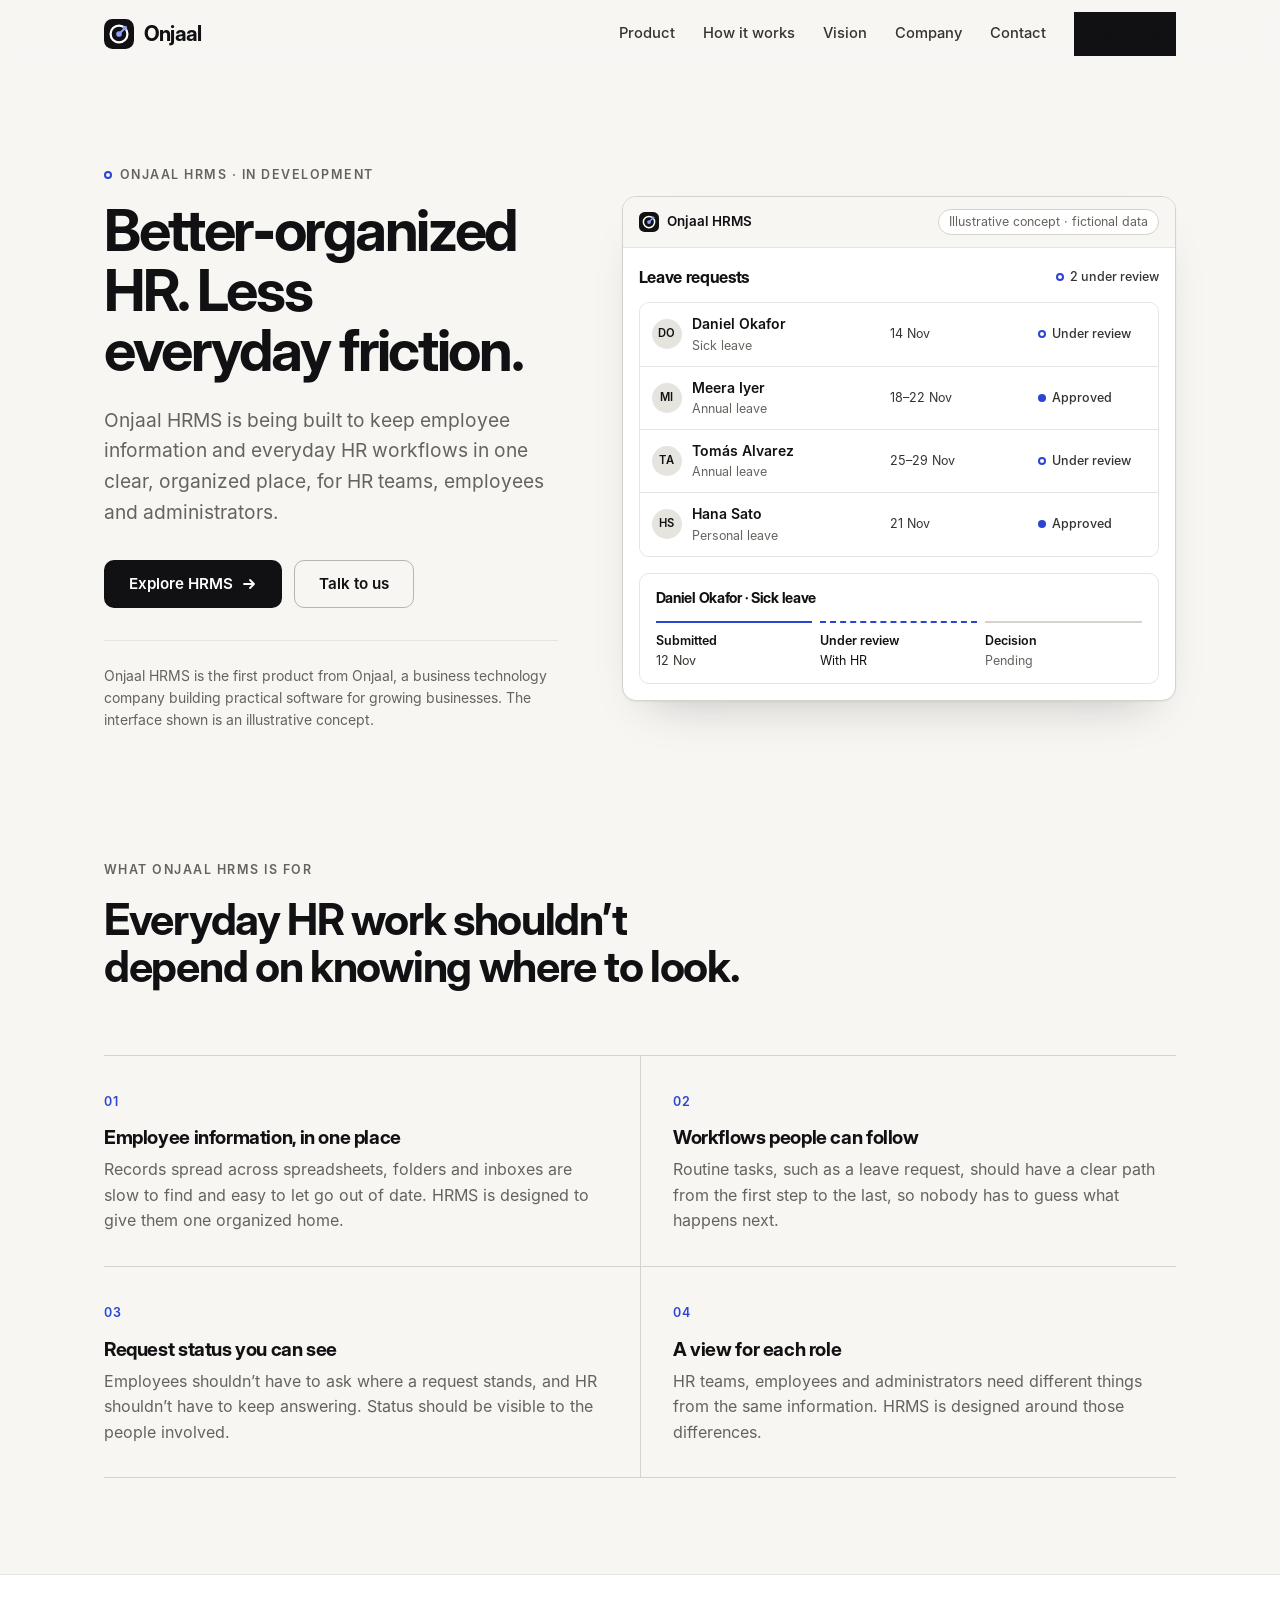
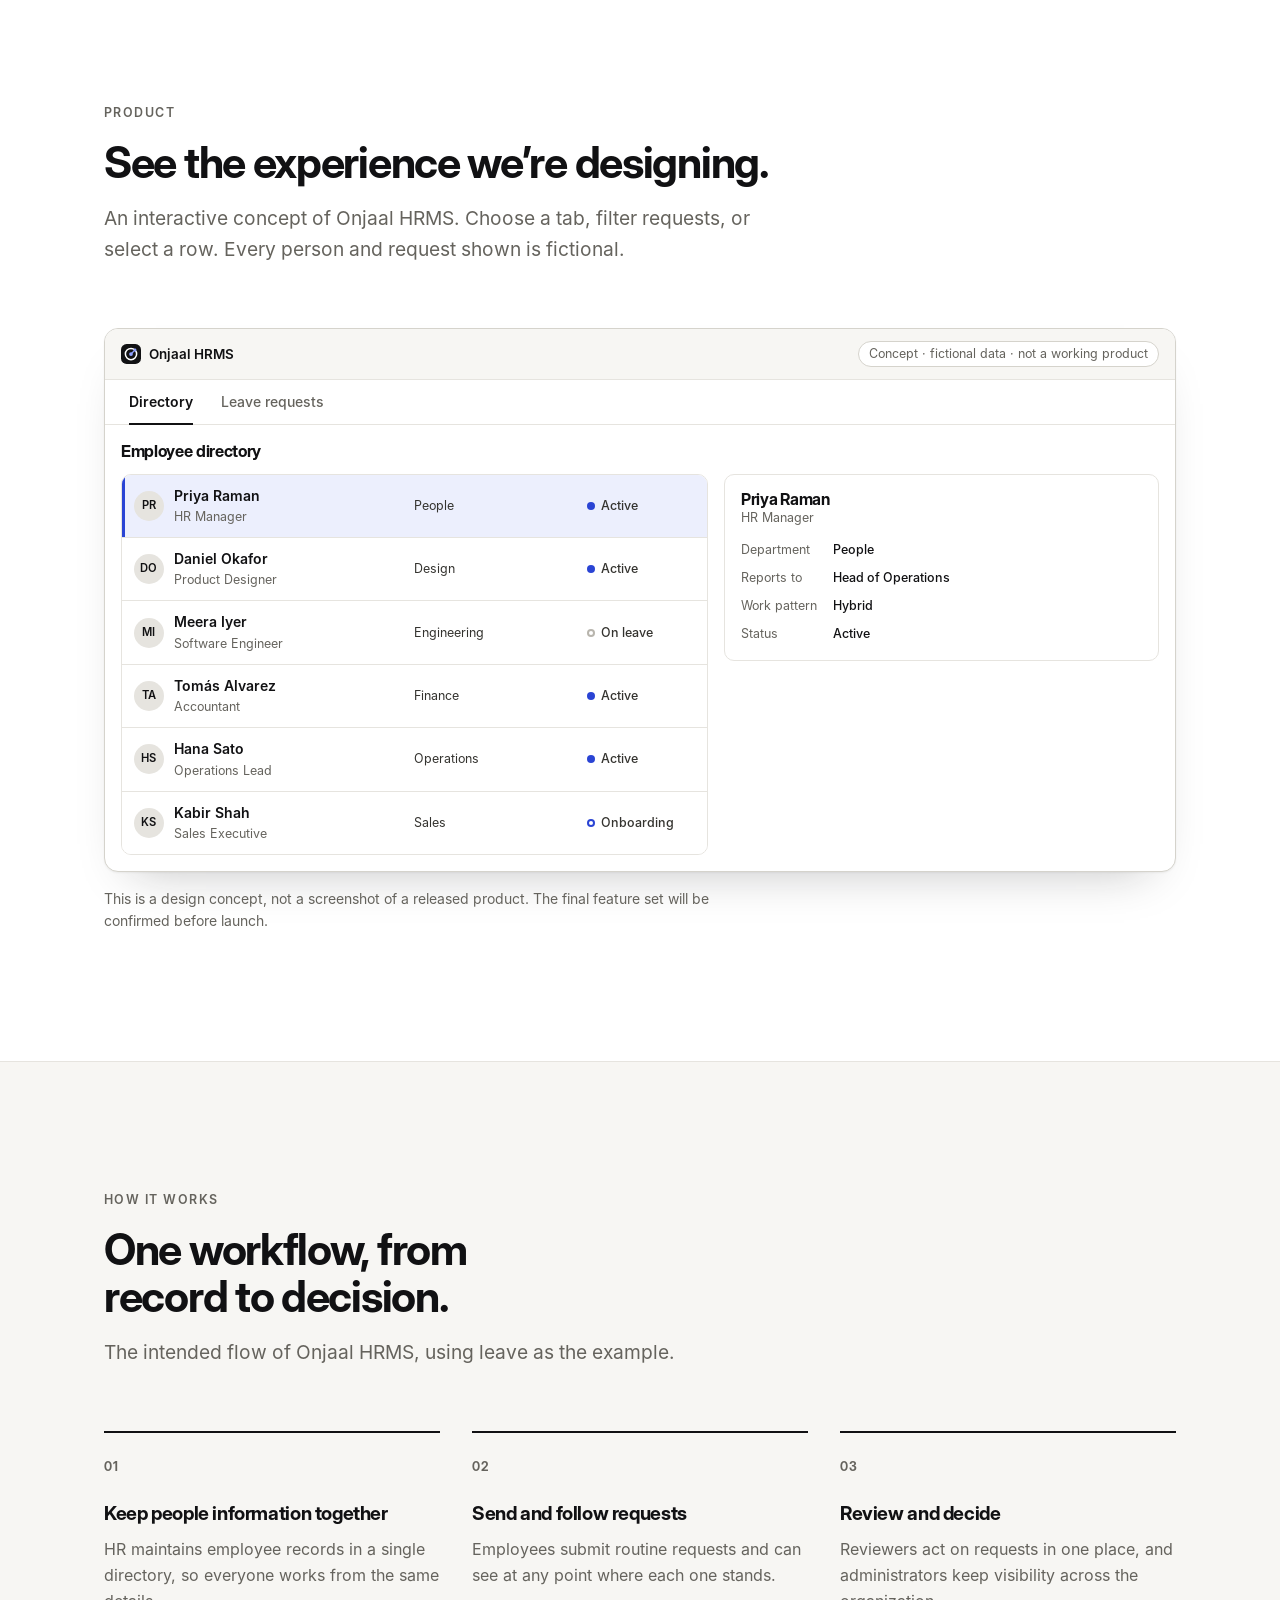
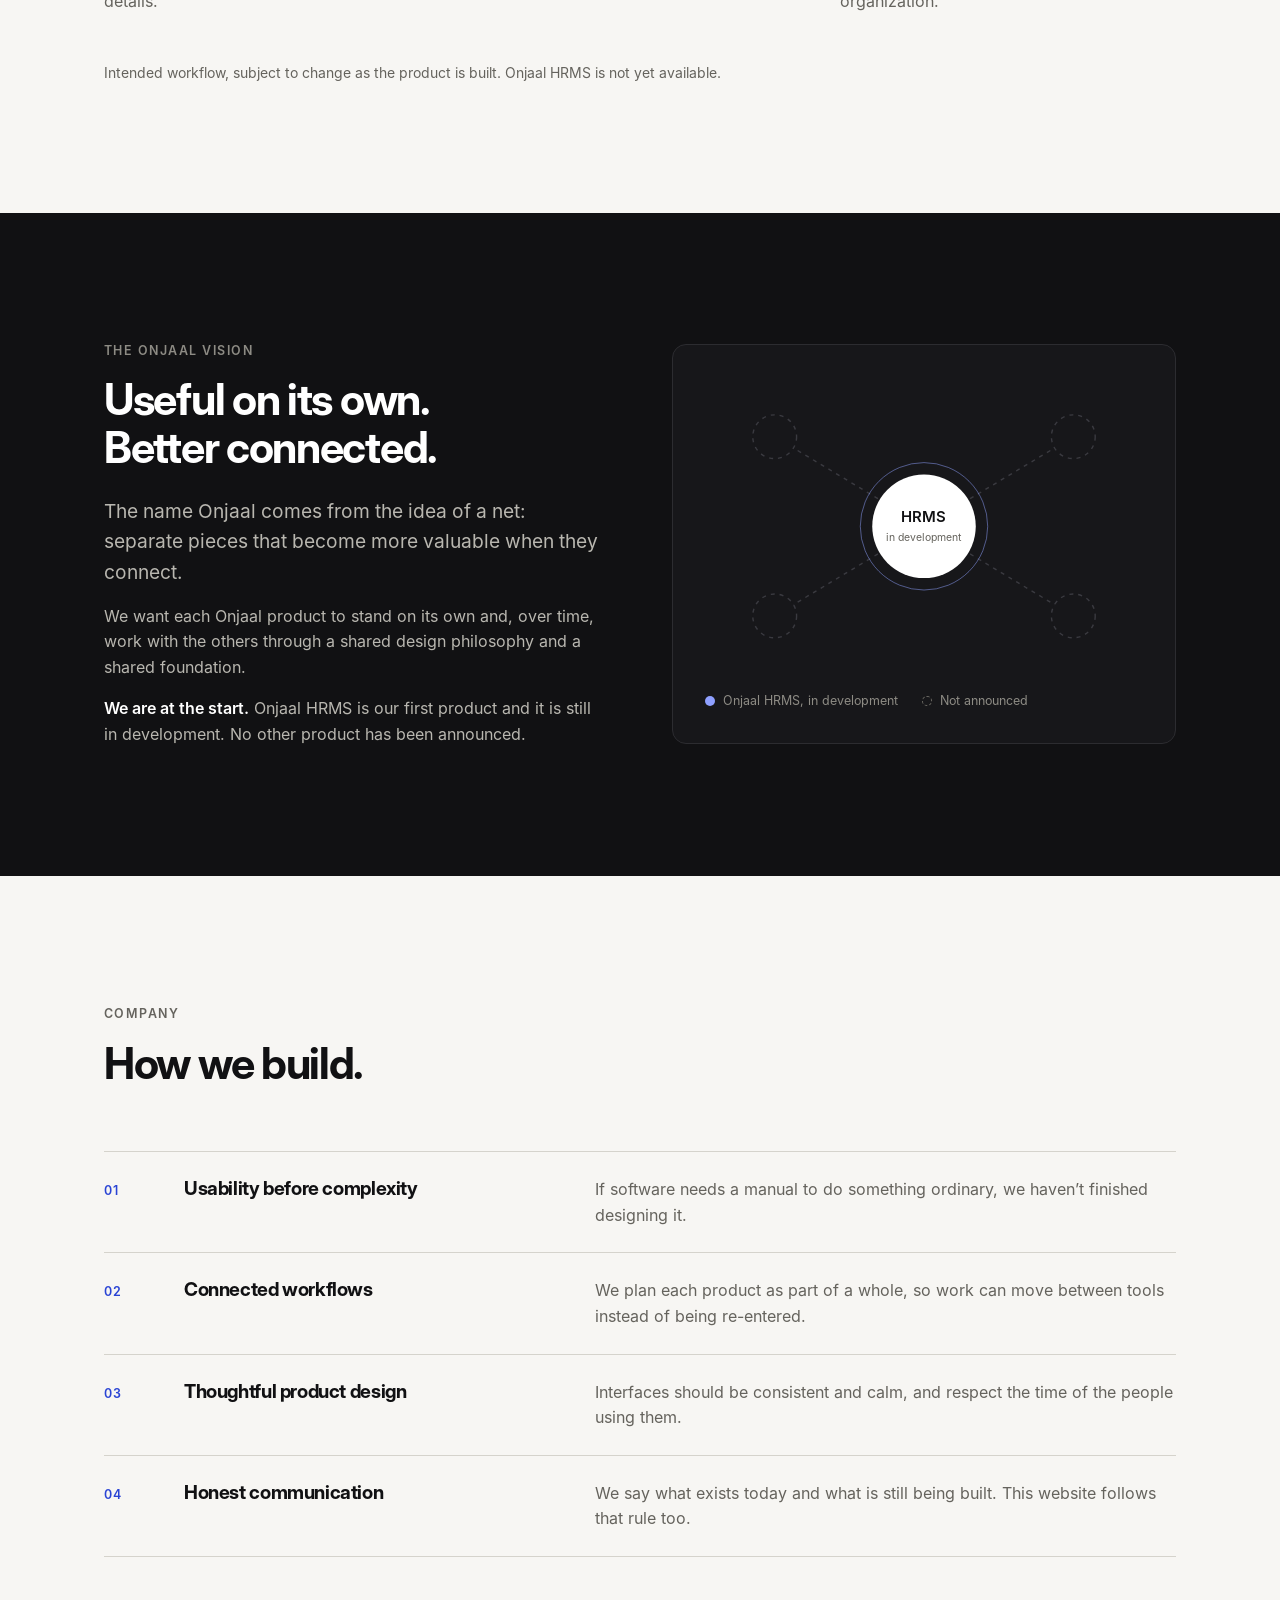
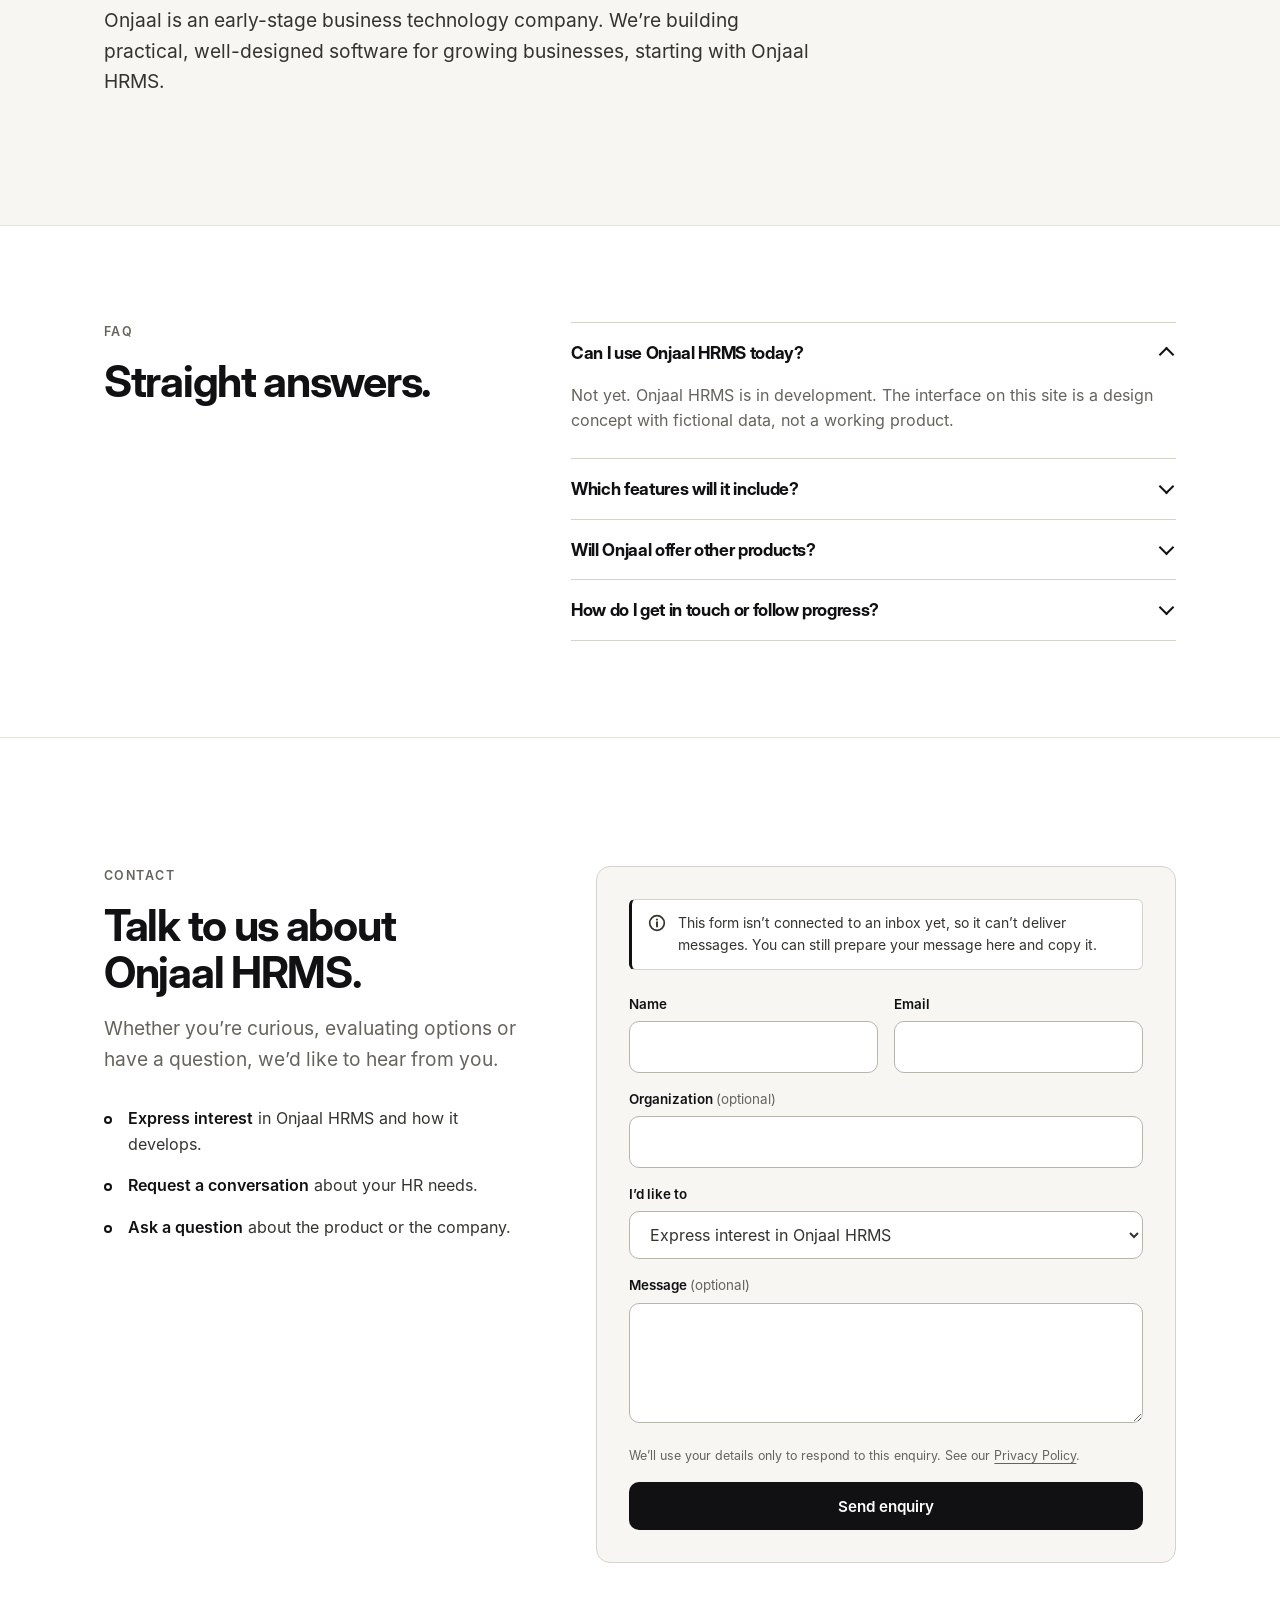
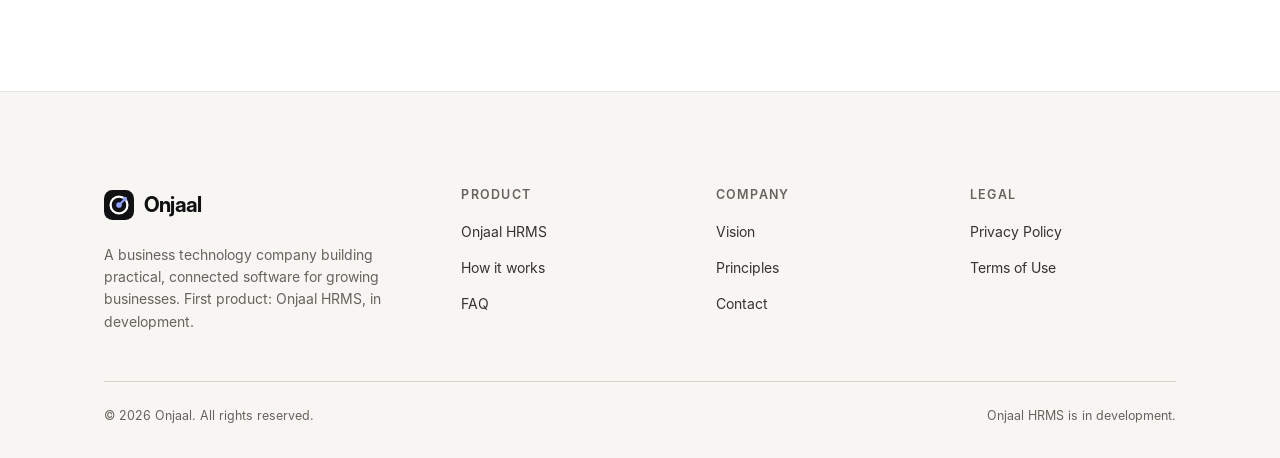
==== commit b699855f: "Onjaal V0: monochrome design system, HRMS-first homepage, interactive concept UI, real enquiry flow," ====
--- a/index.html
+++ b/index.html
@@ -3,341 +3,297 @@
 <head>
 <meta charset="utf-8">
 <meta name="viewport" content="width=device-width, initial-scale=1">
-<title>Onjaal | Connected business software, starting with HRMS</title>
-<meta name="description" content="Onjaal builds connected, practical software for growing businesses. Explore Onjaal HRMS, the first product in a wider business ecosystem.">
-<meta name="theme-color" content="#f6f5f1">
+<title>Onjaal | HRMS for better-organized HR</title>
+<meta name="description" content="Onjaal HRMS is a human resource management system in development, built to keep employee information and everyday HR workflows clear and organized. From Onjaal, a business technology company.">
+<link rel="canonical" href="https://abhayak47.github.io/onjaal/">
+<meta name="theme-color" content="#f7f6f3">
+<meta name="color-scheme" content="light">
 <meta property="og:type" content="website">
-<meta property="og:title" content="Onjaal | Connected business software">
-<meta property="og:description" content="Practical, connected software for growing businesses, starting with Onjaal HRMS.">
+<meta property="og:site_name" content="Onjaal">
+<meta property="og:title" content="Onjaal | HRMS for better-organized HR">
+<meta property="og:description" content="Onjaal HRMS is in development: employee information and everyday HR workflows in one clear, organized place.">
+<meta property="og:url" content="https://abhayak47.github.io/onjaal/">
+<meta property="og:image" content="https://abhayak47.github.io/onjaal/assets/og-image.png">
+<meta property="og:image:width" content="1200">
+<meta property="og:image:height" content="630">
+<meta property="og:image:alt" content="Onjaal. Better-organized HR. Less everyday friction.">
+<meta name="twitter:card" content="summary_large_image">
 <link rel="icon" href="assets/favicon.svg" type="image/svg+xml">
+<link rel="icon" href="assets/favicon-32.png" sizes="32x32" type="image/png">
+<link rel="apple-touch-icon" href="assets/apple-touch-icon.png">
+<link rel="manifest" href="site.webmanifest">
 <link rel="preload" href="assets/fonts/inter-400.woff2" as="font" type="font/woff2" crossorigin>
 <link rel="preload" href="assets/fonts/inter-display-700.woff2" as="font" type="font/woff2" crossorigin>
 <link rel="stylesheet" href="assets/css/styles.css">
 <script>document.documentElement.classList.remove('no-js')</script>
+<script type="application/ld+json">{"@context":"https://schema.org","@type":"Organization","name":"Onjaal","url":"https://abhayak47.github.io/onjaal/","logo":"https://abhayak47.github.io/onjaal/assets/apple-touch-icon.png","description":"Onjaal is a business technology company. Its first product, Onjaal HRMS, is in development."}</script>
 </head>
 <body>
 <svg width="0" height="0" style="position:absolute" aria-hidden="true" focusable="false">
-  <symbol id="mark" viewBox="0 0 32 32"><rect width="32" height="32" rx="9" fill="#0a1020"/><circle cx="16" cy="16" r="9" fill="none" stroke="#fff" stroke-width="2.4"/><path d="M16 16l6.4-6.4" stroke="#8c9cff" stroke-width="2" stroke-linecap="round"/><circle cx="16" cy="16" r="3" fill="#8c9cff"/><circle cx="22.4" cy="9.6" r="2.3" fill="#8c9cff"/></symbol>
-  <symbol id="arrow" viewBox="0 0 16 16"><path d="M3 8h10M9 4l4 4-4 4" fill="none" stroke="currentColor" stroke-width="2" stroke-linecap="round" stroke-linejoin="round"/></symbol>
-  <symbol id="check" viewBox="0 0 16 16"><path d="M2.5 8.5 6 12l7.5-8" fill="none" stroke="currentColor" stroke-width="2" stroke-linecap="round" stroke-linejoin="round"/></symbol>
-  <symbol id="info" viewBox="0 0 16 16"><circle cx="8" cy="8" r="6.5" fill="none" stroke="currentColor" stroke-width="1.6"/><path d="M8 7.2v4M8 4.9v.1" stroke="currentColor" stroke-width="1.8" stroke-linecap="round"/></symbol>
+  <symbol id="mark" viewBox="0 0 32 32"><rect width="32" height="32" rx="9" fill="#111113"/><circle cx="16" cy="16" r="9" fill="none" stroke="#fff" stroke-width="2.4"/><path d="M16 16l6.4-6.4" stroke="#8fa0ff" stroke-width="2" stroke-linecap="round"/><circle cx="16" cy="16" r="3" fill="#8fa0ff"/><circle cx="22.4" cy="9.6" r="2.3" fill="#8fa0ff"/></symbol>
+  <symbol id="arrow" viewBox="0 0 16 16"><path d="M3 8h10M9 4l4 4-4 4" fill="none" stroke="currentColor" stroke-width="1.8" stroke-linecap="round" stroke-linejoin="round"/></symbol>
+  <symbol id="info" viewBox="0 0 16 16"><circle cx="8" cy="8" r="6.5" fill="none" stroke="currentColor" stroke-width="1.5"/><path d="M8 7.2v4M8 4.9v.1" stroke="currentColor" stroke-width="1.7" stroke-linecap="round"/></symbol>
 </svg>
-<a class="skip" href="#main">Skip to content</a>
+<a class="skip" href="#main">Skip to main content</a>
 
 <header class="site-header" id="top">
-  <div class="wrap nav">
-    <a class="brand" href="#top" aria-label="Onjaal home"><svg aria-hidden="true"><use href="#mark"/></svg>Onjaal</a>
-    <ul class="nav-links" id="navLinks">
-      <li><a href="#top">Home</a></li>
-      <li><a href="#products">Products</a></li>
-      <li><a href="#solutions">Solutions</a></li>
-      <li><a href="#about">About</a></li>
-      <li><a href="#contact">Contact</a></li>
-    </ul>
-    <a class="btn btn-primary btn-sm nav-cta" href="#hrms"><span class="long">Explore Onjaal HRMS</span><span class="short">Explore HRMS</span></a>
-    <button class="menu-btn" id="menuBtn" aria-expanded="false" aria-controls="navLinks" aria-label="Menu"><span></span></button>
+  <div class="container nav">
+    <a class="brand" href="#top" aria-label="Onjaal, back to top"><svg aria-hidden="true"><use href="#mark"/></svg>Onjaal</a>
+    <button class="menu-btn" id="menuBtn" type="button" aria-expanded="false" aria-controls="navLinks" aria-label="Open menu"><i></i></button>
+    <nav aria-label="Primary" class="primary-nav">
+      <ul class="nav-links" id="navLinks">
+        <li><a href="#hrms">Product</a></li>
+        <li><a href="#how">How it works</a></li>
+        <li><a href="#vision">Vision</a></li>
+        <li><a href="#company">Company</a></li>
+        <li><a href="#contact">Contact</a></li>
+        <li class="nav-cta-li"><a class="btn btn-primary btn-sm" href="#contact">Talk to us</a></li>
+      </ul>
+    </nav>
   </div>
 </header>
 
 <main id="main">
-<!-- HERO -->
+<!-- 1. HERO -->
 <section class="hero" aria-labelledby="hero-h">
-  <div class="wrap hero-grid">
-    <div>
-      <span class="badge"><b>In development</b> Onjaal HRMS</span>
-      <h1 id="hero-h">Business software that works as <em>one connected system.</em></h1>
-      <p class="lead">Onjaal builds practical, well-designed software for growing businesses. We're starting with HR management, and designing every product to work together instead of living in separate silos.</p>
+  <div class="container hero-grid">
+    <div>
+      <span class="eyebrow">Onjaal HRMS &middot; In development</span>
+      <h1 id="hero-h">Better&#8209;organized HR. Less everyday friction.</h1>
+      <p class="lead">Onjaal HRMS is being built to keep employee information and everyday HR workflows in one clear, organized place, for HR teams, employees and administrators.</p>
       <div class="cta-row">
-        <a class="btn btn-primary" href="#hrms">Explore Onjaal HRMS <svg aria-hidden="true"><use href="#arrow"/></svg></a>
-        <a class="btn btn-ghost" href="#products">See the ecosystem</a>
-      </div>
-      <ul class="facts">
-        <li><svg aria-hidden="true"><use href="#check"/></svg>Made for HR teams, employees and admins</li>
-        <li><svg aria-hidden="true"><use href="#check"/></svg>One design language across products</li>
-      </ul>
-    </div>
-
-    <div class="stage">
-      <svg class="stage-lines" viewBox="0 0 100 100" preserveAspectRatio="none" aria-hidden="true">
-        <path d="M16 6C26 24 36 38 50 50"/><path d="M92 6C82 24 66 38 50 50"/><path d="M84 94C76 80 62 64 50 50"/>
-      </svg>
-      <span class="node live n0"><i></i>Onjaal HRMS · in development</span>
-      <span class="node n1"><i></i>Next module · exploring</span>
-      <span class="node n2"><i></i>Next module · exploring</span>
-
-      <div class="app" role="img" aria-label="Illustrative concept of the Onjaal HRMS interface, using sample data">
-        <div class="app-chrome"><i></i><i></i><i></i><span>Concept preview</span></div>
-        <div class="app-strip"><svg aria-hidden="true"><use href="#info"/></svg>Concept design with sample data. Not working software.</div>
-        <div class="app-body">
-          <ul class="rail"><li class="ws"><b></b>Onjaal HRMS</li><li class="item">Overview</li><li class="item on">People</li><li class="item">Requests</li><li class="item">Documents</li><li class="item">Settings</li></ul>
-          <div class="pane">
-            <div class="pane-top"><div class="crumb">Workspace / <b>People</b></div><div class="search">Search</div></div>
-            <h4>People</h4>
-            <div class="tbl">
-              <div class="tr th"><span>Name</span><span>Role</span><span>Status</span></div>
-              <div class="tr"><div class="who"><i class="av"></i><div><span>Sample Employee A</span></div></div><div class="sk" style="width:70%"></div><span class="chip ok">Active</span></div>
-              <div class="tr"><div class="who"><i class="av b"></i><div><span>Sample Employee B</span></div></div><div class="sk" style="width:55%"></div><span class="chip wait">Pending</span></div>
-              <div class="tr"><div class="who"><i class="av c"></i><div><span>Sample Employee C</span></div></div><div class="sk" style="width:64%"></div><span class="chip ok">Active</span></div>
-              <div class="tr"><div class="who"><i class="av"></i><div><span>Sample Employee D</span></div></div><div class="sk" style="width:48%"></div><span class="chip">Invited</span></div>
+        <a class="btn btn-primary" href="#hrms">Explore HRMS <svg aria-hidden="true"><use href="#arrow"/></svg></a>
+        <a class="btn btn-secondary" href="#contact">Talk to us</a>
+      </div>
+      <p class="hero-meta">Onjaal HRMS is the first product from Onjaal, a business technology company building practical software for growing businesses. The interface shown is an illustrative concept.</p>
+    </div>
+
+    <figure class="app" aria-label="Illustrative concept of Onjaal HRMS showing leave request statuses, with fictional data">
+      <div class="app-top"><span class="app-brand"><svg aria-hidden="true"><use href="#mark"/></svg>Onjaal HRMS</span><span class="app-flag">Illustrative concept &middot; fictional data</span></div>
+      <div class="app-body">
+        <div class="app-title"><span class="app-h">Leave requests</span><span class="st rev">2 under review</span></div>
+        <ul class="rows">
+          <li><div class="row"><span class="who"><span class="av" aria-hidden="true">DO</span><span><span class="nm">Daniel Okafor</span><span class="sub">Sick leave</span></span></span><span class="meta">14 Nov</span><span class="st rev">Under review</span></div></li>
+          <li><div class="row"><span class="who"><span class="av" aria-hidden="true">MI</span><span><span class="nm">Meera Iyer</span><span class="sub">Annual leave</span></span></span><span class="meta">18&ndash;22 Nov</span><span class="st ok">Approved</span></div></li>
+          <li><div class="row"><span class="who"><span class="av" aria-hidden="true">TA</span><span><span class="nm">Tom&aacute;s Alvarez</span><span class="sub">Annual leave</span></span></span><span class="meta">25&ndash;29 Nov</span><span class="st rev">Under review</span></div></li>
+          <li><div class="row"><span class="who"><span class="av" aria-hidden="true">HS</span><span><span class="nm">Hana Sato</span><span class="sub">Personal leave</span></span></span><span class="meta">21 Nov</span><span class="st ok">Approved</span></div></li>
+        </ul>
+        <div class="hero-status">
+          <span class="hs-h">Daniel Okafor &middot; Sick leave</span>
+          <div class="steps-h"><div class="done"><b>Submitted</b>12 Nov</div><div class="now"><b>Under review</b>With HR</div><div><b>Decision</b>Pending</div></div>
+        </div>
+      </div>
+    </figure>
+  </div>
+</section>
+
+<!-- 2. WHAT IT'S FOR -->
+<section class="section tight" aria-labelledby="value-h" style="padding-top:0">
+  <div class="container">
+    <div class="sec-head">
+      <span class="eyebrow">What Onjaal HRMS is for</span>
+      <h2 id="value-h">Everyday HR work shouldn&rsquo;t depend on knowing where to look.</h2>
+    </div>
+    <div class="value-grid">
+      <div class="value-item"><span class="num">01</span><h3>Employee information, in one place</h3><p>Records spread across spreadsheets, folders and inboxes are slow to find and easy to let go out of date. HRMS is designed to give them one organized home.</p></div>
+      <div class="value-item"><span class="num">02</span><h3>Workflows people can follow</h3><p>Routine tasks, such as a leave request, should have a clear path from the first step to the last, so nobody has to guess what happens next.</p></div>
+      <div class="value-item"><span class="num">03</span><h3>Request status you can see</h3><p>Employees shouldn&rsquo;t have to ask where a request stands, and HR shouldn&rsquo;t have to keep answering. Status should be visible to the people involved.</p></div>
+      <div class="value-item"><span class="num">04</span><h3>A view for each role</h3><p>HR teams, employees and administrators need different things from the same information. HRMS is designed around those differences.</p></div>
+    </div>
+  </div>
+</section>
+
+<!-- 3. PRODUCT DEMONSTRATION -->
+<section class="section demo" id="hrms" aria-labelledby="demo-h">
+  <div class="container">
+    <div class="sec-head">
+      <span class="eyebrow">Product</span>
+      <h2 id="demo-h">See the experience we&rsquo;re designing.</h2>
+      <p>An interactive concept of Onjaal HRMS. Choose a tab, filter requests, or select a row. Every person and request shown is fictional.</p>
+    </div>
+
+    <div class="app" role="group" aria-label="Interactive concept of Onjaal HRMS with fictional data">
+      <div class="app-top"><span class="app-brand"><svg aria-hidden="true"><use href="#mark"/></svg>Onjaal HRMS</span><span class="app-flag">Concept &middot; fictional data &middot; not a working product</span></div>
+      <div class="app-tabs" role="tablist" aria-label="Concept screens">
+        <button class="app-tab" role="tab" id="tab-dir" type="button" aria-selected="true" aria-controls="panel-dir">Directory</button>
+        <button class="app-tab" role="tab" id="tab-leave" type="button" aria-selected="false" aria-controls="panel-leave" tabindex="-1">Leave requests</button>
+      </div>
+
+      <div class="app-body">
+        <!-- Directory -->
+        <div class="tabpanel" id="panel-dir" role="tabpanel" aria-labelledby="tab-dir" tabindex="0">
+          <div class="app-title"><h3>Employee directory</h3></div>
+          <div class="split" data-select-group>
+            <ul class="rows">
+              <li><button class="row" type="button" aria-pressed="true"><span class="who"><span class="av" aria-hidden="true">PR</span><span><span class="nm">Priya Raman</span><span class="sub">HR Manager</span></span></span><span class="meta">People</span><span class="st ok">Active</span></button>
+                <div class="detail-src"><h4>Priya Raman</h4><p class="role">HR Manager</p><dl><dt>Department</dt><dd>People</dd><dt>Reports to</dt><dd>Head of Operations</dd><dt>Work pattern</dt><dd>Hybrid</dd><dt>Status</dt><dd>Active</dd></dl></div></li>
+              <li><button class="row" type="button" aria-pressed="false"><span class="who"><span class="av" aria-hidden="true">DO</span><span><span class="nm">Daniel Okafor</span><span class="sub">Product Designer</span></span></span><span class="meta">Design</span><span class="st ok">Active</span></button>
+                <div class="detail-src"><h4>Daniel Okafor</h4><p class="role">Product Designer</p><dl><dt>Department</dt><dd>Design</dd><dt>Reports to</dt><dd>Design Lead</dd><dt>Work pattern</dt><dd>Remote</dd><dt>Status</dt><dd>Active</dd></dl></div></li>
+              <li><button class="row" type="button" aria-pressed="false"><span class="who"><span class="av" aria-hidden="true">MI</span><span><span class="nm">Meera Iyer</span><span class="sub">Software Engineer</span></span></span><span class="meta">Engineering</span><span class="st off">On leave</span></button>
+                <div class="detail-src"><h4>Meera Iyer</h4><p class="role">Software Engineer</p><dl><dt>Department</dt><dd>Engineering</dd><dt>Reports to</dt><dd>Engineering Manager</dd><dt>Work pattern</dt><dd>Hybrid</dd><dt>Status</dt><dd>On leave</dd></dl></div></li>
+              <li><button class="row" type="button" aria-pressed="false"><span class="who"><span class="av" aria-hidden="true">TA</span><span><span class="nm">Tom&aacute;s Alvarez</span><span class="sub">Accountant</span></span></span><span class="meta">Finance</span><span class="st ok">Active</span></button>
+                <div class="detail-src"><h4>Tom&aacute;s Alvarez</h4><p class="role">Accountant</p><dl><dt>Department</dt><dd>Finance</dd><dt>Reports to</dt><dd>Finance Manager</dd><dt>Work pattern</dt><dd>Office</dd><dt>Status</dt><dd>Active</dd></dl></div></li>
+              <li><button class="row" type="button" aria-pressed="false"><span class="who"><span class="av" aria-hidden="true">HS</span><span><span class="nm">Hana Sato</span><span class="sub">Operations Lead</span></span></span><span class="meta">Operations</span><span class="st ok">Active</span></button>
+                <div class="detail-src"><h4>Hana Sato</h4><p class="role">Operations Lead</p><dl><dt>Department</dt><dd>Operations</dd><dt>Reports to</dt><dd>Head of Operations</dd><dt>Work pattern</dt><dd>Hybrid</dd><dt>Status</dt><dd>Active</dd></dl></div></li>
+              <li><button class="row" type="button" aria-pressed="false"><span class="who"><span class="av" aria-hidden="true">KS</span><span><span class="nm">Kabir Shah</span><span class="sub">Sales Executive</span></span></span><span class="meta">Sales</span><span class="st rev">Onboarding</span></button>
+                <div class="detail-src"><h4>Kabir Shah</h4><p class="role">Sales Executive</p><dl><dt>Department</dt><dd>Sales</dd><dt>Reports to</dt><dd>Sales Manager</dd><dt>Work pattern</dt><dd>Office</dd><dt>Status</dt><dd>Onboarding</dd></dl></div></li>
+            </ul>
+            <div class="detail" data-detail aria-live="polite"></div>
+          </div>
+        </div>
+
+        <!-- Leave requests -->
+        <div class="tabpanel" id="panel-leave" role="tabpanel" aria-labelledby="tab-leave" tabindex="0">
+          <div class="app-title"><h3>Leave requests</h3>
+            <div class="filters" role="group" aria-label="Filter requests by status">
+              <button class="filter" type="button" aria-pressed="true" data-filter="all">All</button>
+              <button class="filter" type="button" aria-pressed="false" data-filter="review">Under review</button>
+              <button class="filter" type="button" aria-pressed="false" data-filter="approved">Approved</button>
+              <button class="filter" type="button" aria-pressed="false" data-filter="declined">Declined</button>
             </div>
           </div>
-        </div>
-      </div>
-      <p class="stage-note">Illustrative preview. Not real customer data.</p>
-      <div class="eco-strip" aria-label="Ecosystem status">
-        <span class="node live"><i></i>Onjaal HRMS · in development</span>
-        <span class="node"><i></i>More modules · exploring</span>
-      </div>
-    </div>
-  </div>
-</section>
-
-<!-- WHERE TO START -->
-<section class="paths" aria-label="Where to start">
-  <div class="wrap">
-    <div class="paths-grid reveal">
-      <a class="path" href="#hrms"><div><small>I work in HR</small><b>See what Onjaal HRMS is for</b></div><span class="arrow"><svg aria-hidden="true"><use href="#arrow"/></svg></span></a>
-      <a class="path" href="#solutions"><div><small>I run a business</small><b>How connected tools help</b></div><span class="arrow"><svg aria-hidden="true"><use href="#arrow"/></svg></span></a>
-      <a class="path" href="#products"><div><small>I'm just curious</small><b>Explore the ecosystem</b></div><span class="arrow"><svg aria-hidden="true"><use href="#arrow"/></svg></span></a>
-    </div>
-  </div>
-</section>
-
-<!-- ECOSYSTEM -->
-<section class="eco" id="products" aria-labelledby="eco-h">
-  <div class="wrap">
-    <div class="sec-head reveal">
-      <span class="eyebrow">Products</span>
-      <h2 id="eco-h">One ecosystem, built one product at a time.</h2>
-      <p>The name Onjaal reflects the idea of a net: separate pieces that strengthen each other. We're building the ecosystem deliberately, starting with HR.</p>
-    </div>
-    <div class="eco-grid">
-      <article class="panel feature reveal">
-        <span class="status now">In development</span>
-        <h3>Onjaal HRMS</h3>
-        <p>A human resource management system to help organizations run their HR operations in one place, with an interface designed to be clear for HR teams, employees and administrators alike.</p>
-        <div class="mini"><a class="btn btn-white" href="#hrms">Explore Onjaal HRMS <svg aria-hidden="true"><use href="#arrow"/></svg></a></div>
-      </article>
-      <div class="eco-side">
-        <article class="panel dashed reveal">
-          <span class="status soon">Exploring</span>
-          <h3>More connected modules</h3>
-          <p>We're exploring additional business tools that share data and design with HRMS. Nothing beyond HRMS is announced or available yet.</p>
-        </article>
-        <article class="panel dashed reveal">
-          <span class="status soon">Shared foundation</span>
-          <h3>One common experience</h3>
-          <p>A consistent look, feel and logic across everything we ship, so learning one Onjaal product helps with the next.</p>
-        </article>
-      </div>
-    </div>
-  </div>
-</section>
-
-<!-- HRMS SHOWCASE -->
-<section class="show" id="hrms" aria-labelledby="hrms-h">
-  <div class="wrap show-grid">
-    <div class="reveal">
-      <span class="eyebrow">Onjaal HRMS</span>
-      <h2 id="hrms-h" style="margin:16px 0 18px">HR operations, organized in one place.</h2>
-      <p class="lead">Onjaal HRMS is designed to take the scattered parts of HR work and bring them into a single, easy-to-use system.</p>
-      <div class="audiences">
-        <div class="aud"><span class="ico"><svg viewBox="0 0 24 24" fill="none" stroke="currentColor" stroke-width="1.8" stroke-linecap="round" stroke-linejoin="round" aria-hidden="true"><circle cx="9" cy="8" r="3.5"/><path d="M2.5 20c.6-3.6 3.2-5.5 6.5-5.5s5.9 1.9 6.5 5.5M16 4.8a3.5 3.5 0 0 1 0 6.4M18 14.8c2 .6 3.2 2.4 3.5 5.2"/></svg></span><div><h3>For HR teams</h3><p>A clear home for people-related work, so less time goes to chasing information.</p></div></div>
-        <div class="aud"><span class="ico"><svg viewBox="0 0 24 24" fill="none" stroke="currentColor" stroke-width="1.8" stroke-linecap="round" stroke-linejoin="round" aria-hidden="true"><circle cx="12" cy="8" r="4"/><path d="M4 21c.8-4.2 4-6 8-6s7.2 1.8 8 6"/></svg></span><div><h3>For employees</h3><p>A straightforward experience that makes everyday HR tasks easier to find and complete.</p></div></div>
-        <div class="aud"><span class="ico"><svg viewBox="0 0 24 24" fill="none" stroke="currentColor" stroke-width="1.8" stroke-linecap="round" stroke-linejoin="round" aria-hidden="true"><rect x="3" y="4" width="18" height="16" rx="3"/><path d="M3 9h18M8 14h3"/></svg></span><div><h3>For business administrators</h3><p>Better visibility across the organization, with a foundation that can grow with the business.</p></div></div>
-      </div>
-      <div class="cta-row">
-        <a class="btn btn-primary" href="#contact">Express interest <svg aria-hidden="true"><use href="#arrow"/></svg></a>
-        <a class="link" href="#faq">Read the FAQ <svg aria-hidden="true"><use href="#arrow"/></svg></a>
-      </div>
-    </div>
-
-    <div class="show-side reveal">
-      <div class="tabs" role="tablist" aria-label="Concept screens">
-        <button class="tab" role="tab" id="t0" aria-selected="false" aria-controls="p0" tabindex="-1" data-rail="1">Overview</button>
-        <button class="tab" role="tab" id="t1" aria-selected="true" aria-controls="p1" data-rail="2">People</button>
-        <button class="tab" role="tab" id="t2" aria-selected="false" aria-controls="p2" tabindex="-1" data-rail="3">Requests</button>
-      </div>
-      <div class="app" role="group" aria-label="Illustrative concept of the Onjaal HRMS interface, using sample data">
-        <div class="app-chrome"><i></i><i></i><i></i><span>Concept preview</span></div>
-        <div class="app-strip"><svg aria-hidden="true"><use href="#info"/></svg>Concept design with sample data. Not working software.</div>
-        <div class="app-body">
-          <ul class="rail" id="rail" aria-hidden="true"><li class="ws"><b></b>Onjaal HRMS</li><li class="item">Overview</li><li class="item on">People</li><li class="item">Requests</li><li class="item">Documents</li><li class="item">Settings</li></ul>
-          <div class="pane">
-            <div class="tabpanel" id="p0" role="tabpanel" aria-labelledby="t0" hidden>
-              <div class="pane-top"><div class="crumb">Workspace / <b>Overview</b></div><div class="search">Search</div></div>
-              <h4>Workspace overview</h4>
-              <div class="cards3"><div><small>Section A</small><div class="sk" style="width:60%"></div><div class="sk" style="width:40%"></div></div><div><small>Section B</small><div class="sk" style="width:50%"></div><div class="sk" style="width:70%"></div></div><div><small>Section C</small><div class="sk" style="width:80%"></div><div class="sk" style="width:35%"></div></div></div>
-              <div class="split">
-                <div class="card-s"><h5>Recent activity (sample)</h5>
-                  <div class="who" style="margin-bottom:10px"><i class="av"></i><div><span>Sample update one</span><small>Placeholder text</small></div></div>
-                  <div class="who" style="margin-bottom:10px"><i class="av b"></i><div><span>Sample update two</span><small>Placeholder text</small></div></div>
-                  <div class="who"><i class="av c"></i><div><span>Sample update three</span><small>Placeholder text</small></div></div></div>
-                <div class="card-s"><h5>Upcoming (sample)</h5><div class="sk" style="width:90%"></div><div class="sk" style="width:65%"></div><div class="sk" style="width:78%"></div></div>
-              </div>
-            </div>
-            <div class="tabpanel" id="p1" role="tabpanel" aria-labelledby="t1">
-              <div class="pane-top"><div class="crumb">Workspace / <b>People</b></div><div class="search">Search</div></div>
-              <h4>People</h4>
-              <div class="split">
-                <div class="tbl">
-                  <div class="tr th"><span>Name</span><span>Role</span><span>Status</span></div>
-                  <div class="tr"><div class="who"><i class="av"></i><div><span>Sample Employee A</span></div></div><div class="sk" style="width:70%"></div><span class="chip ok">Active</span></div>
-                  <div class="tr"><div class="who"><i class="av b"></i><div><span>Sample Employee B</span></div></div><div class="sk" style="width:55%"></div><span class="chip wait">Pending</span></div>
-                  <div class="tr"><div class="who"><i class="av c"></i><div><span>Sample Employee C</span></div></div><div class="sk" style="width:64%"></div><span class="chip ok">Active</span></div>
-                  <div class="tr"><div class="who"><i class="av"></i><div><span>Sample Employee D</span></div></div><div class="sk" style="width:48%"></div><span class="chip">Invited</span></div>
-                </div>
-                <div class="card-s"><h5>Profile (sample)</h5>
-                  <div class="who" style="margin-bottom:12px"><i class="av b"></i><div><span>Sample Employee B</span><small>Role placeholder</small></div></div>
-                  <div class="sk" style="width:90%"></div><div class="sk" style="width:60%"></div><div class="sk" style="width:75%"></div>
-                  <span class="chip wait" style="margin-top:6px">Pending</span></div>
-              </div>
-            </div>
-            <div class="tabpanel" id="p2" role="tabpanel" aria-labelledby="t2" hidden>
-              <div class="pane-top"><div class="crumb">Workspace / <b>Requests</b></div><div class="search">Search</div></div>
-              <h4>Requests</h4>
-              <div class="split">
-                <div class="tbl">
-                  <div class="tr th"><span>Request</span><span>From</span><span>Status</span></div>
-                  <div class="tr"><div class="who"><i class="av"></i><div><span>Sample request A</span></div></div><div class="sk" style="width:60%"></div><span class="chip wait">Pending</span></div>
-                  <div class="tr"><div class="who"><i class="av b"></i><div><span>Sample request B</span></div></div><div class="sk" style="width:72%"></div><span class="chip ok">Approved</span></div>
-                  <div class="tr"><div class="who"><i class="av c"></i><div><span>Sample request C</span></div></div><div class="sk" style="width:50%"></div><span class="chip wait">Pending</span></div>
-                </div>
-                <div class="card-s"><h5>Review (sample)</h5>
-                  <div class="sk" style="width:85%"></div><div class="sk" style="width:60%"></div><div class="sk" style="width:70%"></div>
-                  <span class="btn-s">Approve</span><span class="btn-s alt">Decline</span></div>
-              </div>
-            </div>
+          <div class="split" data-select-group>
+            <ul class="rows">
+              <li data-status="review"><button class="row" type="button" aria-pressed="true"><span class="who"><span class="av" aria-hidden="true">DO</span><span><span class="nm">Daniel Okafor</span><span class="sub">Sick leave</span></span></span><span class="meta">14 Nov</span><span class="st rev">Under review</span></button>
+                <div class="detail-src"><h4>Daniel Okafor</h4><p class="role">Sick leave &middot; 14 Nov</p><ol class="timeline"><li><b>Submitted</b>12 Nov</li><li class="now"><b>Under review</b>With Priya Raman, HR</li><li class="later"><b>Decision</b>Pending</li></ol></div></li>
+              <li data-status="approved"><button class="row" type="button" aria-pressed="false"><span class="who"><span class="av" aria-hidden="true">MI</span><span><span class="nm">Meera Iyer</span><span class="sub">Annual leave</span></span></span><span class="meta">18&ndash;22 Nov</span><span class="st ok">Approved</span></button>
+                <div class="detail-src"><h4>Meera Iyer</h4><p class="role">Annual leave &middot; 18&ndash;22 Nov</p><ol class="timeline"><li><b>Submitted</b>4 Nov</li><li><b>Reviewed</b>Priya Raman, HR</li><li><b>Approved</b>6 Nov</li></ol></div></li>
+              <li data-status="review"><button class="row" type="button" aria-pressed="false"><span class="who"><span class="av" aria-hidden="true">TA</span><span><span class="nm">Tom&aacute;s Alvarez</span><span class="sub">Annual leave</span></span></span><span class="meta">25&ndash;29 Nov</span><span class="st rev">Under review</span></button>
+                <div class="detail-src"><h4>Tom&aacute;s Alvarez</h4><p class="role">Annual leave &middot; 25&ndash;29 Nov</p><ol class="timeline"><li><b>Submitted</b>11 Nov</li><li class="now"><b>Under review</b>With Priya Raman, HR</li><li class="later"><b>Decision</b>Pending</li></ol></div></li>
+              <li data-status="approved"><button class="row" type="button" aria-pressed="false"><span class="who"><span class="av" aria-hidden="true">HS</span><span><span class="nm">Hana Sato</span><span class="sub">Personal leave</span></span></span><span class="meta">21 Nov</span><span class="st ok">Approved</span></button>
+                <div class="detail-src"><h4>Hana Sato</h4><p class="role">Personal leave &middot; 21 Nov</p><ol class="timeline"><li><b>Submitted</b>7 Nov</li><li><b>Reviewed</b>Priya Raman, HR</li><li><b>Approved</b>8 Nov</li></ol></div></li>
+              <li data-status="declined"><button class="row" type="button" aria-pressed="false"><span class="who"><span class="av" aria-hidden="true">KS</span><span><span class="nm">Kabir Shah</span><span class="sub">Annual leave</span></span></span><span class="meta">2&ndash;6 Dec</span><span class="st no">Declined</span></button>
+                <div class="detail-src"><h4>Kabir Shah</h4><p class="role">Annual leave &middot; 2&ndash;6 Dec</p><ol class="timeline"><li><b>Submitted</b>8 Nov</li><li><b>Reviewed</b>Priya Raman, HR</li><li><b>Declined</b>9 Nov</li></ol></div></li>
+            </ul>
+            <div class="detail" data-detail aria-live="polite"></div>
           </div>
         </div>
       </div>
-
-      <div class="status-box">
-        <div><h4>What we can say today</h4>
-          <ul><li>Onjaal HRMS is in development</li><li>It's aimed at helping organizations manage HR operations</li><li>It's designed for HR teams, employees and administrators</li></ul></div>
-        <div><h4>Not yet confirmed</h4>
-          <ul><li>Feature list and modules</li><li>Release date and pricing</li><li>Integrations and availability</li></ul></div>
-      </div>
-    </div>
-  </div>
-</section>
-
-<!-- BUSINESS VALUE -->
-<section class="value" id="solutions" aria-labelledby="val-h">
-  <div class="wrap">
-    <div class="sec-head reveal">
-      <span class="eyebrow">Solutions</span>
-      <h2 id="val-h">Simpler operations start with connected tools.</h2>
-      <p>Growing businesses often end up with disconnected tools and repeated work. Onjaal aims to reduce that friction.</p>
-    </div>
-    <div class="val-grid">
-      <article class="val reveal"><span class="num">01</span><h3>Less switching</h3><p>Bring everyday business tasks into purpose-built software, instead of spreading them across spreadsheets, inboxes and separate apps.</p></article>
-      <article class="val reveal"><span class="num">02</span><h3>Clearer information</h3><p>When tools share a foundation, information has one home, which makes it easier to find, trust and act on.</p></article>
-      <article class="val reveal"><span class="num">03</span><h3>Room to grow</h3><p>Start with what you need today, and add connected capabilities as the business changes, without starting over.</p></article>
-    </div>
-  </div>
-</section>
-
-<!-- PRINCIPLES -->
-<section id="values" aria-labelledby="prin-h">
-  <div class="wrap">
-    <div class="sec-head reveal">
-      <span class="eyebrow">Our approach</span>
-      <h2 id="prin-h">Principles we build by.</h2>
-      <p>These are the commitments guiding how we design and build Onjaal products.</p>
-    </div>
-    <div class="prin-grid">
-      <article class="prin reveal"><span class="ico"><svg viewBox="0 0 24 24" fill="none" stroke="currentColor" stroke-width="1.8" stroke-linecap="round" stroke-linejoin="round" aria-hidden="true"><circle cx="12" cy="12" r="3"/><path d="M12 3v3M12 18v3M3 12h3M18 12h3"/></svg></span><h3>Usability first</h3><p>Software should be understandable without a manual. We design for clarity before complexity.</p></article>
-      <article class="prin reveal"><span class="ico"><svg viewBox="0 0 24 24" fill="none" stroke="currentColor" stroke-width="1.8" stroke-linecap="round" stroke-linejoin="round" aria-hidden="true"><circle cx="6" cy="12" r="2.5"/><circle cx="18" cy="6" r="2.5"/><circle cx="18" cy="18" r="2.5"/><path d="M8.3 11l7.4-3.9M8.3 13l7.4 3.9"/></svg></span><h3>Connected workflows</h3><p>Each product is planned as part of a whole, so work can flow between tools.</p></article>
-      <article class="prin reveal"><span class="ico"><svg viewBox="0 0 24 24" fill="none" stroke="currentColor" stroke-width="1.8" stroke-linecap="round" stroke-linejoin="round" aria-hidden="true"><rect x="4" y="4" width="16" height="16" rx="4"/><path d="M4 10h16M10 10v10"/></svg></span><h3>Thoughtful design</h3><p>Consistent, considered interfaces that respect people's time and attention.</p></article>
-      <article class="prin reveal"><span class="ico"><svg viewBox="0 0 24 24" fill="none" stroke="currentColor" stroke-width="1.8" stroke-linecap="round" stroke-linejoin="round" aria-hidden="true"><path d="M12 3 4 6v6c0 4.5 3.2 7.8 8 9 4.8-1.2 8-4.5 8-9V6z"/><path d="m9 12 2 2 4-4"/></svg></span><h3>Honest communication</h3><p>We tell you what is available today and what is still being built.</p></article>
-    </div>
-  </div>
-</section>
-
-<!-- ABOUT -->
-<section class="about" id="about" aria-labelledby="about-h">
-  <div class="wrap about-grid">
-    <div class="reveal">
-      <span class="eyebrow">About Onjaal</span>
-      <h2 id="about-h" style="margin:16px 0 24px">Useful technology, woven together.</h2>
-      <p style="margin-top:0">"Jaal" means a net or web, and that idea sits at the center of Onjaal: a business technology brand building software where the pieces strengthen each other.</p>
-      <p>Too much business software is powerful but hard to use, or simple but isolated. We want to build tools that are practical on their own and more valuable together.</p>
-      <p>We're starting with Onjaal HRMS and growing the ecosystem carefully, one well-made product at a time.</p>
-    </div>
-    <div class="net-art reveal" aria-hidden="true">
-      <svg viewBox="0 0 460 340" fill="none">
-        <g stroke="#c9ceda" stroke-width="1.4"><path d="M230 170 90 80M230 170l140-90M230 170 90 260M230 170l140 90M90 80l-50 90M90 260l-50-90M370 80l50 90M370 260l50-90M90 80h280M90 260h280"/></g>
-        <g fill="#fff" stroke="#c9ceda" stroke-width="1.4"><circle cx="90" cy="80" r="14"/><circle cx="370" cy="80" r="14"/><circle cx="90" cy="260" r="14"/><circle cx="370" cy="260" r="14"/><circle cx="40" cy="170" r="10"/><circle cx="420" cy="170" r="10"/></g>
-        <g stroke-dasharray="4 4"><circle class="pulse" cx="90" cy="80" r="14" stroke="#3142e6"/><circle class="pulse" cx="370" cy="260" r="14" stroke="#3142e6"/></g>
-        <circle cx="230" cy="170" r="44" fill="#0a1020"/><circle cx="230" cy="170" r="58" stroke="#3142e6" stroke-opacity=".35"/>
-        <text x="230" y="176" text-anchor="middle" fill="#fff" font-size="15" font-weight="700" font-family="Inter,system-ui,sans-serif">HRMS</text>
+    </div>
+    <p class="concept-note">This is a design concept, not a screenshot of a released product. The final feature set will be confirmed before launch.</p>
+  </div>
+</section>
+
+<!-- 4. HOW IT WORKS -->
+<section class="section" id="how" aria-labelledby="how-h">
+  <div class="container">
+    <div class="sec-head">
+      <span class="eyebrow">How it works</span>
+      <h2 id="how-h">One workflow, from record to decision.</h2>
+      <p>The intended flow of Onjaal HRMS, using leave as the example.</p>
+    </div>
+    <ol class="how-grid">
+      <li class="how-step"><h3>Keep people information together</h3><p>HR maintains employee records in a single directory, so everyone works from the same details.</p></li>
+      <li class="how-step"><h3>Send and follow requests</h3><p>Employees submit routine requests and can see at any point where each one stands.</p></li>
+      <li class="how-step"><h3>Review and decide</h3><p>Reviewers act on requests in one place, and administrators keep visibility across the organization.</p></li>
+    </ol>
+    <p class="how-note">Intended workflow, subject to change as the product is built. Onjaal HRMS is not yet available.</p>
+  </div>
+</section>
+
+<!-- 5. VISION -->
+<section class="section vision" id="vision" aria-labelledby="vision-h">
+  <div class="container grid-2">
+    <div>
+      <span class="eyebrow">The Onjaal vision</span>
+      <h2 id="vision-h">Useful on its own. Better connected.</h2>
+      <p class="lead" style="margin-top:var(--s5)">The name Onjaal comes from the idea of a net: separate pieces that become more valuable when they connect.</p>
+      <p>We want each Onjaal product to stand on its own and, over time, work with the others through a shared design philosophy and a shared foundation.</p>
+      <p><strong style="color:#fff;font-weight:600">We are at the start.</strong> Onjaal HRMS is our first product and it is still in development. No other product has been announced.</p>
+    </div>
+    <div class="net">
+      <svg viewBox="0 0 440 300" fill="none" role="img" aria-label="Diagram: Onjaal HRMS, in development, at the centre, with four unannounced future connections shown as dashed outlines.">
+        <g stroke="#3a3a40" stroke-width="1.4" stroke-dasharray="4 5"><path d="M220 150 70 60M220 150l150-90M220 150 70 240M220 150l150 90"/></g>
+        <g stroke="#3a3a40" stroke-width="1.4" stroke-dasharray="4 5" fill="#17171a"><circle cx="70" cy="60" r="22"/><circle cx="370" cy="60" r="22"/><circle cx="70" cy="240" r="22"/><circle cx="370" cy="240" r="22"/></g>
+        <circle cx="220" cy="150" r="52" fill="#fff"/><circle cx="220" cy="150" r="64" stroke="#8fa0ff" stroke-opacity=".5"/>
+        <text x="220" y="146" text-anchor="middle" fill="#111113" font-size="15" font-weight="700" font-family="Inter,system-ui,sans-serif">HRMS</text>
+        <text x="220" y="165" text-anchor="middle" fill="#65635d" font-size="10.5" font-family="Inter,system-ui,sans-serif">in development</text>
       </svg>
-    </div>
-  </div>
-</section>
-
-<!-- FAQ -->
-<section class="faq" id="faq" aria-labelledby="faq-h">
-  <div class="wrap faq-grid">
-    <div class="reveal">
-      <span class="eyebrow">FAQ</span>
-      <h2 id="faq-h" style="margin:16px 0 18px">Straight answers.</h2>
-      <p class="lead">What's available, what's still being built, and how to follow along.</p>
-    </div>
-    <div class="reveal">
-      <details open><summary>What is Onjaal?</summary><p>Onjaal is a business technology brand building connected, practical software for growing businesses. Its first product is Onjaal HRMS.</p></details>
-      <details><summary>Is Onjaal HRMS available yet?</summary><p>Not yet. Onjaal HRMS is in development, and the interface on this site is a concept design with sample data, not a working product.</p></details>
-      <details><summary>What features will it include?</summary><p>We haven't published a confirmed feature list. We'll add specifics here once they're final, rather than promise things that aren't ready.</p></details>
-      <details><summary>Are other products planned?</summary><p>We're exploring more connected modules, but none are announced. Anything beyond HRMS is exploratory for now.</p></details>
-      <details><summary>How can I stay in touch?</summary><p>Use the form in the contact section to note your interest. It isn't connected to email yet, so we'll publish a verified contact address on this site as soon as it's confirmed.</p></details>
-    </div>
-  </div>
-</section>
-
-<!-- FINAL CTA + CONTACT -->
-<section class="cta" id="contact" aria-labelledby="cta-h">
-  <div class="wrap">
-    <div class="cta-box reveal">
-      <div>
-        <h2 id="cta-h">See where Onjaal is headed.</h2>
-        <p>Interested in Onjaal HRMS, or in the wider ecosystem? Tell us a little about you and what you're looking for.</p>
-        <div class="cta-row">
-          <a class="btn btn-white" href="#hrms">Explore Onjaal HRMS <svg aria-hidden="true"><use href="#arrow"/></svg></a>
-          <a class="btn btn-line" href="#name">Write to us</a>
-        </div>
-        <div class="cta-links"><a href="#faq">Read the FAQ</a><a href="#products">Back to the ecosystem</a></div>
-      </div>
-      <form class="form" id="contactForm" novalidate data-contact-email="">
-        <h3>Express interest</h3>
-        <div class="notice" id="formNotice"><svg aria-hidden="true"><use href="#info"/></svg><span id="noticeText">This form can't deliver messages yet, because no contact address or form service is connected. You can still prepare and copy your message.</span></div>
-        <div class="field"><label for="name">Name</label><input id="name" name="name" autocomplete="name" required aria-describedby="name-err"><span class="err" id="name-err">Please enter your name.</span></div>
-        <div class="field"><label for="email">Work email</label><input id="email" name="email" type="email" autocomplete="email" required aria-describedby="email-err"><span class="err" id="email-err">Please enter a valid email address.</span></div>
-        <div class="field"><label for="interest">I'm interested in</label>
-          <select id="interest" name="interest"><option>Onjaal HRMS</option><option>The wider ecosystem</option><option>Something else</option></select></div>
-        <div class="field"><label for="msg">Message (optional)</label><textarea id="msg" name="message"></textarea></div>
-        <div class="form-actions"><button class="btn btn-primary" type="submit" id="submitBtn">Prepare message</button></div>
+      <p class="net-caption"><span><i></i>Onjaal HRMS, in development</span><span><i class="dash"></i>Not announced</span></p>
+    </div>
+  </div>
+</section>
+
+<!-- 6. COMPANY -->
+<section class="section" id="company" aria-labelledby="company-h">
+  <div class="container">
+    <div class="sec-head">
+      <span class="eyebrow">Company</span>
+      <h2 id="company-h">How we build.</h2>
+    </div>
+    <ol class="principles">
+      <li class="principle"><span class="num">01</span><h3>Usability before complexity</h3><p>If software needs a manual to do something ordinary, we haven&rsquo;t finished designing it.</p></li>
+      <li class="principle"><span class="num">02</span><h3>Connected workflows</h3><p>We plan each product as part of a whole, so work can move between tools instead of being re-entered.</p></li>
+      <li class="principle"><span class="num">03</span><h3>Thoughtful product design</h3><p>Interfaces should be consistent and calm, and respect the time of the people using them.</p></li>
+      <li class="principle"><span class="num">04</span><h3>Honest communication</h3><p>We say what exists today and what is still being built. This website follows that rule too.</p></li>
+    </ol>
+    <p class="about-line">Onjaal is an early-stage business technology company. We&rsquo;re building practical, well-designed software for growing businesses, starting with Onjaal HRMS.</p>
+  </div>
+</section>
+
+<!-- 7. FAQ -->
+<section class="section tight demo faq" id="faq" aria-labelledby="faq-h" style="border-bottom:0">
+  <div class="container faq-wrap">
+    <div><span class="eyebrow">FAQ</span><h2 id="faq-h">Straight answers.</h2></div>
+    <div>
+      <details open><summary>Can I use Onjaal HRMS today?</summary><p>Not yet. Onjaal HRMS is in development. The interface on this site is a design concept with fictional data, not a working product.</p></details>
+      <details><summary>Which features will it include?</summary><p>We haven&rsquo;t published a confirmed feature list, and we won&rsquo;t list features until they&rsquo;re real. Pricing and release timing are not yet announced either.</p></details>
+      <details><summary>Will Onjaal offer other products?</summary><p>That&rsquo;s the long-term direction, but no other product has been announced. Onjaal HRMS comes first.</p></details>
+      <details><summary>How do I get in touch or follow progress?</summary><p>Use the enquiry form below to express interest, start a conversation or ask a question.</p></details>
+    </div>
+  </div>
+</section>
+
+<!-- 8. CONTACT -->
+<section class="section contact" id="contact" aria-labelledby="contact-h">
+  <div class="container contact-wrap">
+    <div>
+      <span class="eyebrow">Contact</span>
+      <h2 id="contact-h">Talk to us about Onjaal HRMS.</h2>
+      <p class="lead" style="margin-top:var(--s4)">Whether you&rsquo;re curious, evaluating options or have a question, we&rsquo;d like to hear from you.</p>
+      <ul class="ways">
+        <li><b>Express interest</b> in Onjaal HRMS and how it develops.</li>
+        <li><b>Request a conversation</b> about your HR needs.</li>
+        <li><b>Ask a question</b> about the product or the company.</li>
+      </ul>
+    </div>
+
+    <div>
+      <form class="form" id="contactForm" novalidate data-endpoint="" data-contact-email="">
+        <div class="notice" id="formNotice"><svg aria-hidden="true"><use href="#info"/></svg><span id="noticeText">This form isn&rsquo;t connected to an inbox yet, so it can&rsquo;t deliver messages. You can still prepare your message here and copy it.</span></div>
+        <div class="field-row">
+          <div class="field"><label for="name">Name</label><input id="name" name="name" autocomplete="name" required aria-describedby="name-err"><span class="err" id="name-err">Please enter your name.</span></div>
+          <div class="field"><label for="email">Email</label><input id="email" name="email" type="email" autocomplete="email" required aria-describedby="email-err"><span class="err" id="email-err">Please enter a valid email address.</span></div>
+        </div>
+        <div class="field"><label for="org">Organization <span class="opt">(optional)</span></label><input id="org" name="organization" autocomplete="organization"></div>
+        <div class="field"><label for="intent">I&rsquo;d like to</label>
+          <select id="intent" name="intent"><option value="Express interest in Onjaal HRMS">Express interest in Onjaal HRMS</option><option value="Request a conversation">Request a conversation</option><option value="Ask a question">Ask a question</option></select></div>
+        <div class="field"><label for="msg">Message <span class="opt" id="msgOpt">(optional)</span></label><textarea id="msg" name="message" aria-describedby="msg-err"></textarea><span class="err" id="msg-err">Please tell us your question.</span></div>
+        <div class="hp" aria-hidden="true"><label for="website">Leave this field empty</label><input id="website" name="website" tabindex="-1" autocomplete="off"></div>
+        <p class="consent">We&rsquo;ll use your details only to respond to this enquiry. See our <a href="privacy.html">Privacy Policy</a>.</p>
+        <button class="btn btn-primary" type="submit" id="submitBtn">Send enquiry</button>
         <div class="form-status" id="formStatus" role="status" aria-live="polite"></div>
       </form>
+      <div class="success" id="success" tabindex="-1" role="status"><h3>Thank you. Your enquiry has been sent.</h3><p>We&rsquo;ll reply to the email address you provided.</p></div>
     </div>
   </div>
 </section>
 </main>
 
 <footer class="site-footer">
-  <div class="wrap">
+  <div class="container">
     <div class="foot-grid">
       <div>
-        <a class="brand" href="#top"><svg aria-hidden="true"><use href="#mark"/></svg>Onjaal</a>
-        <p>A business technology brand building connected, practical software for growing businesses.</p>
-      </div>
-      <div><h4>Products</h4><ul><li><a href="#hrms">Onjaal HRMS</a></li><li><a href="#products">Ecosystem</a></li><li><a href="#faq">FAQ</a></li></ul></div>
-      <div><h4>Company</h4><ul><li><a href="#about">About</a></li><li><a href="#solutions">Solutions</a></li><li><a href="#contact">Contact</a></li></ul></div>
-      <div><h4>Legal</h4><ul><li><a href="privacy.html">Privacy Policy</a></li><li><a href="terms.html">Terms of Use</a></li></ul></div>
+        <a class="brand" href="#top" aria-label="Onjaal, back to top"><svg aria-hidden="true"><use href="#mark"/></svg>Onjaal</a>
+        <p>A business technology company building practical, connected software for growing businesses. First product: Onjaal HRMS, in development.</p>
+      </div>
+      <nav aria-label="Product"><h2>Product</h2><ul><li><a href="#hrms">Onjaal HRMS</a></li><li><a href="#how">How it works</a></li><li><a href="#faq">FAQ</a></li></ul></nav>
+      <nav aria-label="Company"><h2>Company</h2><ul><li><a href="#vision">Vision</a></li><li><a href="#company">Principles</a></li><li><a href="#contact">Contact</a></li></ul></nav>
+      <nav aria-label="Legal"><h2>Legal</h2><ul><li><a href="privacy.html">Privacy Policy</a></li><li><a href="terms.html">Terms of Use</a></li></ul></nav>
     </div>
     <div class="foot-base"><span>&copy; <span id="year">2026</span> Onjaal. All rights reserved.</span><span>Onjaal HRMS is in development.</span></div>
   </div>
 </footer>
-<script src="assets/js/main.js"></script>
+<script src="assets/js/main.js" defer></script>
 </body>
 </html>
--- a/assets/css/styles.css
+++ b/assets/css/styles.css
@@ -1,354 +1,321 @@
-/* Onjaal site styles: tokens, base, components, sections, responsive. */
+/* Onjaal V0: design system and page styles.
+   Order: fonts, tokens, base, layout, components, sections, responsive. */
 @font-face{font-family:"Inter";font-weight:400;font-style:normal;font-display:swap;src:url("../fonts/inter-400.woff2") format("woff2")}
 @font-face{font-family:"Inter";font-weight:500;font-style:normal;font-display:swap;src:url("../fonts/inter-500.woff2") format("woff2")}
 @font-face{font-family:"Inter";font-weight:600;font-style:normal;font-display:swap;src:url("../fonts/inter-600.woff2") format("woff2")}
 @font-face{font-family:"Inter Display";font-weight:700;font-style:normal;font-display:swap;src:url("../fonts/inter-display-700.woff2") format("woff2")}
-/* Metric-matched fallback to limit layout shift while fonts load */
 @font-face{font-family:"Inter Fallback";src:local("Arial");size-adjust:107%;ascent-override:90%;descent-override:22%;line-gap-override:0%}
 
 :root{
-  --ink:#0a1020; --ink-2:#2a3550; --muted:#566079; --line:#e2e4ea; --line-2:#d0d4de;
-  --paper:#f6f5f1; --white:#fff; --soft:#eceef5;
-  --accent:#3142e6; --accent-d:#2433c2; --accent-l:#e8ebff; --accent-m:#8c9cff;
-  --ok:#0b7a55; --ok-l:#e0f5ec; --warn:#8a5a00; --warn-l:#fff0d1; --danger:#b42318;
-  --r-s:8px; --r-m:14px; --r-l:22px; --r-xl:30px;
-  --sh-1:0 1px 2px rgba(10,16,32,.06),0 1px 3px rgba(10,16,32,.05);
-  --sh-2:0 14px 34px -10px rgba(10,16,32,.16),0 2px 6px rgba(10,16,32,.06);
-  --sh-3:0 40px 80px -28px rgba(30,44,150,.42),0 12px 28px -12px rgba(10,16,32,.18);
+  /* Colour: monochrome + one restrained accent */
+  --ink:#111113;        /* near-black */
+  --ink-2:#34332f;      /* body on light */
+  --muted:#65635d;      /* secondary text (5.4:1 on paper) */
+  --paper:#f7f6f3;      /* warm off-white page */
+  --white:#fff;
+  --g-50:#f0efeb; --g-100:#e6e4df; --g-200:#d5d3cc; --g-300:#b8b5ad;
+  --accent:#2a44d4; --accent-d:#2036a8; --accent-tint:#8fa0ff; --accent-bg:#eceffd;
+  --danger:#b42318;
+  /* Spacing (4px base) */
+  --s1:4px;--s2:8px;--s3:12px;--s4:16px;--s5:24px;--s6:32px;--s7:48px;--s8:64px;--s9:96px;--s10:128px;
+  /* Radii and elevation */
+  --r1:6px;--r2:10px;--r3:14px;
+  --sh:0 1px 2px rgba(17,17,19,.05),0 24px 48px -28px rgba(17,17,19,.28);
+  /* Type */
   --font:"Inter","Inter Fallback",ui-sans-serif,system-ui,-apple-system,"Segoe UI",Roboto,Helvetica,Arial,sans-serif;
   --display:"Inter Display","Inter","Inter Fallback",ui-sans-serif,system-ui,sans-serif;
-  --maxw:1180px;
+  --t-display:clamp(2.4rem,1.5rem + 3vw,3.6rem);
+  --t-h2:clamp(1.8rem,1.3rem + 1.8vw,2.7rem);
+  --t-h3:1.2rem;
+  --t-lead:clamp(1.05rem,1rem + .3vw,1.2rem);
+  --t-body:1rem; --t-small:.875rem; --t-xs:.78rem;
+  --container:1120px;
+  --header-h:68px;
 }
 *{box-sizing:border-box;margin:0;padding:0}
-html{scroll-behavior:smooth;scroll-padding-top:88px;-webkit-text-size-adjust:100%}
-body{font-family:var(--font);color:var(--ink);background:var(--paper);line-height:1.6;font-size:1rem;overflow-x:hidden;-webkit-font-smoothing:antialiased;text-rendering:optimizeLegibility}
+[hidden]{display:none!important}
+html{scroll-behavior:smooth;scroll-padding-top:calc(var(--header-h) + 16px);-webkit-text-size-adjust:100%}
+body{font-family:var(--font);font-size:var(--t-body);line-height:1.6;color:var(--ink-2);background:var(--paper);overflow-x:hidden;-webkit-font-smoothing:antialiased;text-rendering:optimizeLegibility}
 img,svg{display:block;max-width:100%}
 a{color:inherit;text-decoration:none}
 button,input,select,textarea{font:inherit;color:inherit}
-summary{cursor:pointer}
-:focus-visible{outline:3px solid var(--accent);outline-offset:3px;border-radius:6px}
-.skip{position:absolute;left:12px;top:-64px;background:var(--ink);color:#fff;padding:10px 16px;border-radius:var(--r-s);z-index:100}
-.skip:focus{top:12px}
-.wrap{width:100%;max-width:var(--maxw);margin:0 auto;padding:0 24px}
-section{padding:112px 0}
-h1,h2,h3{font-family:var(--display);letter-spacing:-.03em;line-height:1.08;font-weight:700}
-h1{font-size:clamp(2.4rem,4vw,3.45rem)}
-h2{font-size:clamp(1.95rem,3.5vw,2.75rem)}
-h3{font-size:1.15rem;letter-spacing:-.015em;line-height:1.25}
-.eyebrow{display:inline-flex;align-items:center;gap:10px;font-size:.76rem;font-weight:600;letter-spacing:.14em;text-transform:uppercase;color:var(--accent)}
-.eyebrow::before{content:"";width:6px;height:6px;border-radius:50%;background:currentColor;box-shadow:10px 0 0 -1px currentColor,20px 0 0 -2px currentColor;margin-right:20px}
-.lead{font-size:1.15rem;color:var(--muted);max-width:58ch}
-.sec-head{max-width:700px;margin-bottom:56px}
-.sec-head h2{margin:16px 0 18px}
-.sec-head p{color:var(--muted);font-size:1.08rem}
-.link{display:inline-flex;align-items:center;gap:6px;font-weight:600;color:var(--accent);min-height:44px}
-.link:hover{text-decoration:underline;text-underline-offset:4px}
-.link svg{width:15px;height:15px}
+button{cursor:pointer}
+ul,ol{list-style:none}
+h1,h2,h3,h4{font-family:var(--display);color:var(--ink);font-weight:700;letter-spacing:-.03em;line-height:1.1}
+h1{font-size:var(--t-display);letter-spacing:-.04em;line-height:1.04}
+h2{font-size:var(--t-h2)}
+h3{font-size:var(--t-h3);letter-spacing:-.02em;line-height:1.25}
+h1,h2,h3{text-wrap:balance}
+:focus-visible{outline:2px solid var(--accent);outline-offset:3px;border-radius:var(--r1)}
+.skip{position:absolute;left:var(--s3);top:-64px;background:var(--ink);color:#fff;padding:var(--s3) var(--s4);border-radius:var(--r1);z-index:100}
+.skip:focus{top:var(--s3)}
+.vh{position:absolute;width:1px;height:1px;overflow:hidden;clip:rect(0 0 0 0);white-space:nowrap}
+
+/* Layout */
+.container{width:100%;max-width:var(--container);margin:0 auto;padding:0 var(--s5)}
+.section{padding:var(--s10) 0}
+.section.tight{padding:var(--s9) 0}
+.grid-2{display:grid;grid-template-columns:repeat(2,minmax(0,1fr));gap:var(--s8);align-items:start}
+.eyebrow{display:block;font-size:var(--t-xs);font-weight:600;letter-spacing:.12em;text-transform:uppercase;color:var(--muted);margin-bottom:var(--s4)}
+.sec-head{max-width:680px;margin-bottom:var(--s8)}
+.sec-head p{margin-top:var(--s4);font-size:var(--t-lead);color:var(--muted)}
+.lead{font-size:var(--t-lead);color:var(--muted);max-width:56ch}
 
 /* Buttons */
-.btn{display:inline-flex;align-items:center;justify-content:center;gap:8px;min-height:48px;padding:12px 24px;border-radius:999px;font-weight:600;font-size:.97rem;border:1px solid transparent;cursor:pointer;transition:background .2s,transform .2s,box-shadow .2s,border-color .2s;white-space:nowrap}
-.btn svg{width:16px;height:16px;transition:transform .2s}
-.btn:hover svg{transform:translateX(3px)}
-.btn-primary{background:var(--accent);color:#fff;box-shadow:0 8px 18px -8px rgba(49,66,230,.7)}
-.btn-primary:hover{background:var(--accent-d);transform:translateY(-1px)}
-.btn-ghost{background:var(--white);border-color:var(--line-2);color:var(--ink)}
-.btn-ghost:hover{border-color:var(--ink);transform:translateY(-1px)}
-.btn-white{background:#fff;color:var(--accent-d)}
-.btn-white:hover{transform:translateY(-1px);box-shadow:0 10px 22px -10px rgba(0,0,0,.5)}
-.btn-line{border-color:rgba(255,255,255,.55);color:#fff}
-.btn-line:hover{background:rgba(255,255,255,.12)}
-.btn-sm{min-height:44px;padding:9px 18px;font-size:.92rem}
+.btn{display:inline-flex;align-items:center;justify-content:center;gap:var(--s2);min-height:48px;padding:0 var(--s5);border-radius:var(--r2);border:1px solid transparent;font-weight:600;font-size:.95rem;line-height:1;white-space:nowrap;transition:background-color .15s,border-color .15s,color .15s}
+.btn-primary{background:var(--ink);color:#fff}
+.btn-primary:hover{background:#2b2b30}
+.btn-secondary{background:transparent;border-color:var(--g-300);color:var(--ink)}
+.btn-secondary:hover{border-color:var(--ink);background:var(--white)}
+.btn-sm{min-height:44px;padding:0 var(--s4);font-size:.9rem}
+.btn[disabled]{opacity:.55;cursor:not-allowed}
+.btn svg{width:16px;height:16px}
 
 /* Header */
-.site-header{position:sticky;top:0;z-index:50;background:rgba(246,245,241,.9);backdrop-filter:saturate(1.4) blur(12px);-webkit-backdrop-filter:saturate(1.4) blur(12px);border-bottom:1px solid transparent;transition:border-color .2s,box-shadow .2s}
-.site-header.scrolled{border-color:var(--line);box-shadow:0 6px 20px -14px rgba(10,16,32,.3)}
-.nav{display:flex;align-items:center;gap:20px;height:72px}
-.brand{display:inline-flex;align-items:center;gap:10px;font-family:var(--display);font-weight:700;font-size:1.3rem;letter-spacing:-.04em}
-.brand svg{width:32px;height:32px}
-.nav-links{display:flex;align-items:center;gap:6px;list-style:none;margin-left:auto}
-.nav-links a{display:inline-flex;align-items:center;min-height:44px;padding:0 14px;font-size:.94rem;font-weight:500;color:var(--ink-2);border-radius:999px;transition:background .2s,color .2s}
-.nav-links a:hover{background:var(--soft);color:var(--ink)}
-.nav-links a[aria-current]{color:var(--accent);background:var(--accent-l)}
-.nav-cta{margin-left:6px}
-.nav-cta .short{display:none}
-.menu-btn{display:none;width:44px;height:44px;border-radius:12px;border:1px solid var(--line-2);background:var(--white);cursor:pointer;align-items:center;justify-content:center;margin-left:8px}
-.menu-btn span,.menu-btn span::before,.menu-btn span::after{display:block;width:18px;height:2px;background:var(--ink);border-radius:2px;position:relative;transition:transform .25s,background .25s}
-.menu-btn span::before,.menu-btn span::after{content:"";position:absolute;left:0}
-.menu-btn span::before{top:-6px}.menu-btn span::after{top:6px}
-.menu-btn[aria-expanded=true] span{background:transparent}
-.menu-btn[aria-expanded=true] span::before{transform:translateY(6px) rotate(45deg)}
-.menu-btn[aria-expanded=true] span::after{transform:translateY(-6px) rotate(-45deg)}
+.site-header{position:sticky;top:0;z-index:50;background:rgba(247,246,243,.92);backdrop-filter:blur(10px);-webkit-backdrop-filter:blur(10px);border-bottom:1px solid transparent}
+.site-header.scrolled{border-bottom-color:var(--g-100)}
+.nav{display:flex;align-items:center;height:var(--header-h);gap:var(--s5)}
+.brand{display:inline-flex;align-items:center;gap:10px;font-family:var(--display);font-weight:700;font-size:1.3rem;letter-spacing:-.04em;color:var(--ink)}
+.brand svg{width:30px;height:30px}
+.nav-links{display:flex;gap:var(--s1);margin-left:auto}
+.nav-links a{display:inline-flex;align-items:center;min-height:44px;padding:0 var(--s3);font-size:.92rem;font-weight:500;color:var(--ink-2);border-radius:var(--r1)}
+.nav-links a:hover{color:var(--ink);background:var(--g-50)}
+.nav-links a.btn-primary{color:#fff;padding:0 var(--s4)}
+.nav-links a.btn-primary:hover{color:#fff;background:#2b2b30}
+.nav-links a[aria-current]{color:var(--ink);box-shadow:inset 0 -2px 0 var(--ink);border-radius:0}
+.menu-btn{display:none;width:44px;height:44px;margin-left:auto;border:1px solid var(--g-200);border-radius:var(--r2);background:var(--white);align-items:center;justify-content:center}
+.menu-btn i,.menu-btn i::before,.menu-btn i::after{display:block;width:18px;height:2px;background:var(--ink);border-radius:2px;position:relative;transition:transform .2s,background-color .2s}
+.menu-btn i::before,.menu-btn i::after{content:"";position:absolute;left:0}
+.menu-btn i::before{top:-6px}.menu-btn i::after{top:6px}
+.menu-btn[aria-expanded=true] i{background:transparent}
+.menu-btn[aria-expanded=true] i::before{transform:translateY(6px) rotate(45deg)}
+.menu-btn[aria-expanded=true] i::after{transform:translateY(-6px) rotate(-45deg)}
+
+/* Product concept window (shared by hero and demo) */
+.app{background:var(--white);border:1px solid var(--g-200);border-radius:var(--r3);box-shadow:var(--sh);overflow:hidden;font-size:var(--t-small);color:var(--ink-2)}
+.app-top{display:flex;align-items:center;justify-content:space-between;gap:var(--s3);padding:var(--s3) var(--s4);border-bottom:1px solid var(--g-100);background:var(--paper)}
+.app-brand{display:flex;align-items:center;gap:var(--s2);font-weight:600;color:var(--ink);font-size:.84rem}
+.app-brand svg{width:20px;height:20px}
+.app-flag{font-size:var(--t-xs);color:var(--muted);border:1px solid var(--g-200);border-radius:999px;padding:2px 10px;background:var(--white);white-space:nowrap}
+.app-tabs{display:flex;gap:var(--s1);padding:0 var(--s3);border-bottom:1px solid var(--g-100)}
+.app-tab{position:relative;min-height:44px;padding:0 var(--s3);background:none;border:0;font-weight:500;color:var(--muted)}
+.app-tab:hover{color:var(--ink)}
+.app-tab[aria-selected=true]{color:var(--ink);font-weight:600}
+.app-tab[aria-selected=true]::after{content:"";position:absolute;left:var(--s3);right:var(--s3);bottom:-1px;height:2px;background:var(--ink)}
+.app-body{padding:var(--s4)}
+.app-title{display:flex;align-items:center;justify-content:space-between;gap:var(--s3);flex-wrap:wrap;margin-bottom:var(--s3)}
+.app-title h3,.app-h{font-family:var(--display);font-weight:700;font-size:1.02rem;letter-spacing:-.02em;color:var(--ink)}
+.filters{display:flex;gap:var(--s2);flex-wrap:wrap}
+.filter{min-height:32px;padding:0 var(--s3);border:1px solid var(--g-200);border-radius:999px;background:var(--white);font-size:var(--t-xs);font-weight:500;color:var(--ink-2)}
+.filter:hover{border-color:var(--ink)}
+.filter[aria-pressed=true]{background:var(--ink);border-color:var(--ink);color:#fff}
+.split{display:grid;grid-template-columns:minmax(0,1.35fr) minmax(0,1fr);gap:var(--s4)}
+.rows{border:1px solid var(--g-100);border-radius:var(--r2);overflow:hidden}
+.rows li+li{border-top:1px solid var(--g-100)}
+.row{display:grid;grid-template-columns:minmax(0,1.5fr) minmax(0,.9fr) 108px;align-items:center;gap:var(--s3);width:100%;padding:10px var(--s3);background:var(--white);border:0;text-align:left}
+.row:hover{background:var(--paper)}
+.row[aria-pressed=true]{background:var(--accent-bg);box-shadow:inset 3px 0 0 var(--accent)}
+.row .who{display:flex;align-items:center;gap:10px;min-width:0}
+.row .nm{display:block;font-weight:600;color:var(--ink);white-space:nowrap;overflow:hidden;text-overflow:ellipsis}
+.row .sub{display:block;font-size:var(--t-xs);color:var(--muted);white-space:nowrap;overflow:hidden;text-overflow:ellipsis}
+.row .meta{font-size:var(--t-xs);color:var(--ink-2);white-space:nowrap}
+.row .st{justify-self:start}
+.av{flex:none;width:30px;height:30px;border-radius:50%;background:var(--g-100);color:var(--ink);display:grid;place-items:center;font-size:.7rem;font-weight:600;letter-spacing:.02em}
+.st{display:inline-flex;align-items:center;gap:6px;font-size:var(--t-xs);font-weight:500;color:var(--ink-2);white-space:nowrap}
+.st::before{content:"";width:8px;height:8px;border-radius:50%;background:var(--ink);flex:none}
+.st.rev::before{background:transparent;box-shadow:inset 0 0 0 2px var(--accent)}
+.st.ok::before{background:var(--accent)}
+.st.no::before{background:var(--g-300)}
+.st.off::before{background:transparent;box-shadow:inset 0 0 0 2px var(--g-300)}
+.detail{align-self:start;border:1px solid var(--g-100);border-radius:var(--r2);padding:var(--s4);background:var(--white);min-width:0}
+.detail h4{font-family:var(--display);font-size:1rem;letter-spacing:-.02em;color:var(--ink)}
+.detail .role{font-size:var(--t-xs);color:var(--muted);margin-bottom:var(--s3)}
+.detail dl{display:grid;grid-template-columns:auto 1fr;gap:var(--s2) var(--s4);font-size:var(--t-xs)}
+.detail dt{color:var(--muted)}.detail dd{color:var(--ink);font-weight:500}
+.timeline{margin-top:var(--s3);display:grid;gap:0}
+.timeline li{position:relative;padding:0 0 var(--s3) 22px;font-size:var(--t-xs);color:var(--muted)}
+.timeline li:last-child{padding-bottom:0}
+.timeline li::before{content:"";position:absolute;left:0;top:3px;width:10px;height:10px;border-radius:50%;background:var(--accent)}
+.timeline li::after{content:"";position:absolute;left:4px;top:15px;bottom:-3px;width:2px;background:var(--g-200)}
+.timeline li:last-child::after{display:none}
+.timeline li.now::before{background:var(--white);box-shadow:inset 0 0 0 2px var(--accent)}
+.timeline li.later::before{background:var(--white);box-shadow:inset 0 0 0 2px var(--g-300)}
+.timeline b{display:block;color:var(--ink);font-weight:600}
+.tabpanel[hidden],.detail[hidden]{display:none}
+.no-js .detail-src{display:block}
+.detail-src{display:none}
+.concept-note{margin-top:var(--s4);font-size:var(--t-small);color:var(--muted);max-width:68ch}
 
 /* Hero */
-.hero{padding:64px 0 88px;position:relative;overflow:hidden}
-.hero::before{content:"";position:absolute;inset:0;background-image:radial-gradient(circle,rgba(10,16,32,.14) 1px,transparent 1.2px);background-size:28px 28px;mask-image:radial-gradient(ellipse 60% 70% at 72% 40%,#000,transparent 75%);-webkit-mask-image:radial-gradient(ellipse 60% 70% at 72% 40%,#000,transparent 75%);pointer-events:none}
-.hero-grid{position:relative;display:grid;grid-template-columns:minmax(0,.9fr) minmax(0,1.1fr);gap:56px;align-items:center}
-.badge{display:inline-flex;align-items:center;gap:10px;padding:6px 14px 6px 6px;border:1px solid var(--line);background:var(--white);border-radius:999px;font-size:.85rem;font-weight:500;color:var(--ink-2);box-shadow:var(--sh-1);margin-bottom:28px}
-.badge b{background:var(--accent-l);color:var(--accent);padding:3px 10px;border-radius:999px;font-size:.74rem;font-weight:600}
-.hero h1 em{font-style:normal;color:var(--accent);background:linear-gradient(transparent 82%,var(--accent-l) 82%)}
-.hero .lead{margin:24px 0 32px}
-.cta-row{display:flex;flex-wrap:wrap;gap:12px;align-items:center}
-.facts{display:flex;flex-wrap:wrap;gap:10px 22px;list-style:none;margin-top:34px;padding-top:24px;border-top:1px solid var(--line)}
-.facts li{display:flex;align-items:center;gap:8px;font-size:.88rem;color:var(--ink-2)}
-.facts svg{width:16px;height:16px;color:var(--accent);flex:none}
-
-/* Hero stage: app + ecosystem node map */
-.stage{position:relative;padding:46px 0 62px}
-.stage-lines{position:absolute;inset:0;width:100%;height:100%;pointer-events:none}
-.stage-lines path{fill:none;stroke:var(--accent-m);stroke-width:1.4;stroke-dasharray:4 5;vector-effect:non-scaling-stroke;animation:flow 14s linear infinite}
-@keyframes flow{to{stroke-dashoffset:-90}}
-.node{position:absolute;display:flex;align-items:center;gap:9px;background:var(--white);border:1px dashed var(--line-2);border-radius:999px;padding:8px 14px 8px 10px;font-size:.78rem;font-weight:500;color:var(--muted);box-shadow:var(--sh-1);z-index:2}
-.node i{width:9px;height:9px;border-radius:50%;border:2px solid var(--accent-m);background:var(--white)}
-.node.live{border:1px solid var(--accent);color:var(--ink);background:var(--white);box-shadow:var(--sh-2)}
-.node.live i{background:var(--accent);border-color:var(--accent)}
-.n0{top:8px;left:3%}.n1{top:8px;right:0}.n2{bottom:8px;right:4%}
-.eco-strip{display:none}
-.stage-note{position:absolute;left:3%;bottom:20px;font-size:.76rem;color:var(--muted);display:flex;gap:8px;align-items:center}
-.stage-note::before{content:"";width:6px;height:6px;border-radius:50%;background:var(--accent-m)}
-
-/* App mockup (concept UI). Shared by hero + showcase. */
-.app{position:relative;z-index:1;background:var(--white);border:1px solid var(--line);border-radius:var(--r-l);box-shadow:var(--sh-3);overflow:hidden;font-size:.8rem;color:var(--ink)}
-.app-chrome{display:flex;align-items:center;gap:6px;padding:10px 14px;background:#f8f8fa;border-bottom:1px solid var(--line)}
-.app-chrome i{width:9px;height:9px;border-radius:50%;background:#d6d9e1}
-.app-chrome span{margin-left:10px;font-size:.72rem;color:var(--muted);background:var(--white);border:1px solid var(--line);padding:2px 12px;border-radius:999px}
-.app-strip{display:flex;align-items:center;gap:8px;padding:7px 14px;background:var(--accent-l);color:var(--accent-d);font-size:.72rem;font-weight:600;border-bottom:1px solid #d5daff}
-.app-strip svg{width:13px;height:13px;flex:none}
-.app-body{display:grid;grid-template-columns:148px minmax(0,1fr);min-height:330px}
-.rail{border-right:1px solid var(--line);padding:14px 10px;background:#fbfbfc;list-style:none}
-.rail .ws{display:flex;align-items:center;gap:8px;padding:4px 8px 14px;font-weight:700;font-size:.82rem;white-space:nowrap}
-.rail .ws b{width:20px;height:20px;border-radius:6px;background:var(--ink);display:block;position:relative}
-.rail .ws b::after{content:"";position:absolute;inset:5px;border-radius:50%;border:2px solid #fff;border-top-color:var(--accent-m)}
-.rail li.item{display:flex;align-items:center;gap:9px;padding:7px 8px;border-radius:8px;color:var(--muted);font-weight:500;margin-bottom:2px}
-.rail li.item::before{content:"";width:12px;height:12px;border-radius:4px;border:1.6px solid currentColor;opacity:.7;flex:none}
-.rail li.item.on{background:var(--accent-l);color:var(--accent)}
-.pane{padding:14px 18px 18px;min-width:0}
-.pane-top{display:flex;align-items:center;justify-content:space-between;gap:10px;margin-bottom:14px}
-.crumb{font-size:.72rem;color:var(--muted)}
-.crumb b{color:var(--ink);font-weight:600}
-.search{display:flex;align-items:center;gap:7px;border:1px solid var(--line);border-radius:8px;padding:5px 10px;color:var(--muted);font-size:.72rem;width:130px}
-.search::before{content:"";width:9px;height:9px;border:1.6px solid currentColor;border-radius:50%}
-.pane h4{font-family:var(--display);font-size:1.05rem;letter-spacing:-.02em;margin-bottom:12px}
-.tbl{border:1px solid var(--line);border-radius:10px;overflow:hidden}
-.tr{display:grid;grid-template-columns:minmax(0,1.5fr) minmax(0,1fr) auto;gap:10px;align-items:center;padding:9px 12px;border-top:1px solid var(--line)}
-.tr:first-child{border-top:0}
-.tr.th{background:#f8f8fa;color:var(--muted);font-size:.68rem;font-weight:600;text-transform:uppercase;letter-spacing:.06em;padding:7px 12px}
-.who{display:flex;align-items:center;gap:9px;min-width:0}
-.who span{display:block;white-space:nowrap;overflow:hidden;text-overflow:ellipsis}
-.who small{display:block;color:var(--muted);font-size:.7rem}
-.av{width:24px;height:24px;border-radius:50%;flex:none;background:linear-gradient(135deg,#c9d1ff,#a5e3de)}
-.av.b{background:linear-gradient(135deg,#ffd9a8,#c9d1ff)}.av.c{background:linear-gradient(135deg,#a5e3de,#ffd9a8)}
-.sk{height:8px;border-radius:5px;background:var(--soft)}
-.chip{display:inline-block;font-size:.68rem;font-weight:600;padding:3px 9px;border-radius:999px;background:var(--soft);color:var(--ink-2);white-space:nowrap}
-.chip.ok{background:var(--ok-l);color:var(--ok)}.chip.wait{background:var(--warn-l);color:var(--warn)}.chip.info{background:var(--accent-l);color:var(--accent)}
-.split{display:grid;grid-template-columns:minmax(0,1.5fr) minmax(0,1fr);gap:14px}
-.split .tr{grid-template-columns:minmax(0,1fr) auto}.split .tr>:nth-child(2){display:none}
-.card-s{border:1px solid var(--line);border-radius:10px;padding:12px}
-.card-s h5{font-size:.74rem;color:var(--muted);font-weight:600;margin-bottom:10px}
-.card-s .sk{margin-bottom:8px}
-.btn-s{display:inline-block;margin-top:8px;font-size:.7rem;font-weight:600;padding:5px 12px;border-radius:7px;background:var(--ink);color:#fff}
-.btn-s.alt{background:var(--white);color:var(--ink);border:1px solid var(--line-2);margin-left:4px}
-.cards3{display:grid;grid-template-columns:repeat(3,minmax(0,1fr));gap:10px;margin-bottom:12px}
-.cards3 div{border:1px solid var(--line);border-radius:10px;padding:10px 12px}
-.cards3 small{font-size:.68rem;color:var(--muted);font-weight:600;display:block}
-.cards3 .sk{margin-top:10px}
-
-/* Path strip (discovery) */
-.paths{padding:0;margin-top:-28px;position:relative;z-index:3}
-.paths-grid{display:grid;grid-template-columns:repeat(3,1fr);gap:0;background:var(--white);border:1px solid var(--line);border-radius:var(--r-l);box-shadow:var(--sh-2);overflow:hidden}
-.path{display:flex;gap:16px;align-items:center;padding:24px 26px;border-left:1px solid var(--line);transition:background .2s}
-.path:first-child{border-left:0}
-.path:hover{background:var(--accent-l)}
-.path small{display:block;color:var(--muted);font-size:.78rem;font-weight:500}
-.path b{display:block;font-family:var(--display);font-size:1.05rem;letter-spacing:-.02em}
-.path .arrow{margin-left:auto;width:36px;height:36px;border-radius:50%;background:var(--soft);display:grid;place-items:center;flex:none;transition:background .2s,color .2s}
-.path:hover .arrow{background:var(--accent);color:#fff}
-.path .arrow svg{width:15px;height:15px}
-
-/* Ecosystem */
-.eco{background:var(--white);border-block:1px solid var(--line);margin-top:-28px;padding-top:140px}
-.eco-grid{display:grid;grid-template-columns:1.35fr 1fr;gap:24px}
-.panel{border:1px solid var(--line);border-radius:var(--r-l);padding:36px;background:var(--paper);position:relative;overflow:hidden;transition:transform .25s,box-shadow .25s,border-color .25s}
-.panel:hover{transform:translateY(-3px);box-shadow:var(--sh-2)}
-.panel.feature{background:var(--ink);color:#fff;border-color:var(--ink);display:flex;flex-direction:column}
-.panel.feature p{color:#b9c1d8}
-.panel.feature::after{content:"";position:absolute;right:-70px;top:-70px;width:300px;height:300px;border-radius:50%;background:radial-gradient(circle,rgba(140,156,255,.5),transparent 65%)}
-.panel>*{position:relative;z-index:1}
-.status{display:inline-block;align-self:flex-start;font-size:.72rem;font-weight:600;letter-spacing:.05em;padding:4px 12px;border-radius:999px;margin-bottom:20px}
-.status.now{background:rgba(140,156,255,.22);color:#d3daff}
-.status.soon{background:var(--soft);color:var(--ink-2)}
-.panel h3{font-size:1.6rem;margin-bottom:12px}
-.panel p{color:var(--muted)}
-.panel .mini{margin-top:auto;padding-top:28px;display:flex;flex-wrap:wrap;gap:12px;align-items:center}
-.panel.feature .link{color:#d3daff}
-.eco-side{display:grid;gap:24px}
-.panel.dashed{border-style:dashed;background:transparent}
-.panel.dashed:hover{transform:none;box-shadow:none}
-.panel.dashed h3{font-size:1.2rem}
-
-/* HRMS showcase */
-.show{background:var(--paper)}
-.show-grid{display:grid;grid-template-columns:minmax(0,.8fr) minmax(0,1.2fr);gap:64px;align-items:start}
-.audiences{display:grid;gap:12px;margin:30px 0}
-.aud{display:grid;grid-template-columns:44px 1fr;gap:16px;padding:18px;border:1px solid var(--line);border-radius:var(--r-m);background:var(--white);transition:border-color .2s,transform .2s}
-.aud:hover{border-color:var(--accent);transform:translateX(4px)}
-.ico{width:44px;height:44px;border-radius:12px;background:var(--accent-l);color:var(--accent);display:grid;place-items:center}
-.ico svg{width:22px;height:22px}
-.aud p{color:var(--muted);font-size:.94rem;margin-top:2px}
-.show-side{position:sticky;top:96px}
-.tabs{display:flex;gap:6px;margin-bottom:14px;flex-wrap:wrap}
-.tab{min-height:44px;border:1px solid var(--line-2);background:var(--white);padding:0 18px;border-radius:999px;font-size:.88rem;font-weight:500;cursor:pointer;color:var(--ink-2);transition:background .2s,color .2s}
-.tab:hover{border-color:var(--ink)}
-.tab[aria-selected=true]{background:var(--ink);color:#fff;border-color:var(--ink)}
-.tabpanel[hidden]{display:none}
-.status-box{display:grid;grid-template-columns:1fr 1fr;gap:0;margin-top:18px;border:1px solid var(--line);border-radius:var(--r-m);background:var(--white);overflow:hidden}
-.status-box>div{padding:20px 22px}
-.status-box>div+div{border-left:1px solid var(--line);background:#fafafb}
-.status-box h4{font-family:var(--display);font-size:.95rem;margin-bottom:10px;display:flex;align-items:center;gap:8px}
-.status-box ul{list-style:none;display:grid;gap:7px;font-size:.88rem;color:var(--ink-2)}
-.status-box li{display:flex;gap:9px}
-.status-box li::before{content:"";width:6px;height:6px;border-radius:50%;margin-top:.55em;flex:none;background:var(--ok)}
-.status-box>div+div li::before{background:var(--line-2);border:1px solid var(--muted);background:transparent}
-
-/* Value */
-.value{background:var(--ink);color:#fff;position:relative;overflow:hidden}
-.value::before{content:"";position:absolute;inset:0;background-image:radial-gradient(circle,rgba(255,255,255,.1) 1px,transparent 1.2px);background-size:28px 28px;mask-image:radial-gradient(ellipse 50% 80% at 90% 0,#000,transparent 70%);-webkit-mask-image:radial-gradient(ellipse 50% 80% at 90% 0,#000,transparent 70%)}
-.value .wrap{position:relative}
-.value .sec-head p{color:#b9c1d8}.value .eyebrow{color:var(--accent-m)}
-.val-grid{display:grid;grid-template-columns:repeat(3,1fr);gap:22px}
-.val{padding:32px;border:1px solid rgba(255,255,255,.14);border-radius:var(--r-l);background:rgba(255,255,255,.035);transition:background .25s,border-color .25s,transform .25s}
-.val:hover{background:rgba(255,255,255,.07);border-color:rgba(255,255,255,.3);transform:translateY(-3px)}
-.val .num{font-size:.8rem;color:var(--accent-m);font-weight:600;letter-spacing:.1em}
-.val h3{margin:16px 0 10px;font-size:1.3rem}
-.val p{color:#b9c1d8;font-size:.97rem}
-
-/* Principles */
-.prin-grid{display:grid;grid-template-columns:repeat(4,1fr);gap:20px}
-.prin{padding:28px;border-radius:var(--r-m);background:var(--white);border:1px solid var(--line);transition:transform .25s,box-shadow .25s}
-.prin:hover{transform:translateY(-4px);box-shadow:var(--sh-2)}
-.prin .ico{margin-bottom:20px}
-.prin p{color:var(--muted);font-size:.93rem;margin-top:8px}
-
-/* About */
-.about{background:var(--white);border-block:1px solid var(--line)}
-.about-grid{display:grid;grid-template-columns:1fr 1fr;gap:72px;align-items:center}
-.about p{color:var(--muted);margin-top:18px;font-size:1.05rem}
-.net-art{border:1px solid var(--line);border-radius:var(--r-l);background:var(--paper);padding:24px}
-.net-art svg{width:100%;height:auto}
-.net-art .pulse{animation:pulse 3.2s ease-in-out infinite;transform-origin:center;transform-box:fill-box}
-@keyframes pulse{0%,100%{opacity:1}50%{opacity:.4}}
+.hero{padding:var(--s9) 0 var(--s10)}
+.hero-grid{display:grid;grid-template-columns:minmax(0,.9fr) minmax(0,1.1fr);gap:var(--s8);align-items:center}
+.hero .eyebrow{display:flex;align-items:center;gap:var(--s2)}
+.hero .eyebrow::before{content:"";width:8px;height:8px;border-radius:50%;box-shadow:inset 0 0 0 2px var(--accent)}
+.hero h1{margin-bottom:var(--s5)}
+.hero .lead{margin-bottom:var(--s6)}
+.cta-row{display:flex;flex-wrap:wrap;gap:var(--s3)}
+.hero-meta{margin-top:var(--s6);padding-top:var(--s5);border-top:1px solid var(--g-100);font-size:var(--t-small);color:var(--muted);max-width:52ch}
+.hero .app-body{padding-bottom:var(--s4)}
+.hero-status{margin-top:var(--s4);border:1px solid var(--g-100);border-radius:var(--r2);padding:var(--s3) var(--s4);display:grid;grid-template-columns:auto 1fr;gap:var(--s2) var(--s4);align-items:start}
+.hs-h{font-family:var(--display);font-weight:700;letter-spacing:-.02em;font-size:.9rem;color:var(--ink);grid-column:1/-1}
+.steps-h{display:grid;grid-template-columns:repeat(3,1fr);gap:var(--s2);grid-column:1/-1;margin-top:var(--s1)}
+.steps-h div{font-size:var(--t-xs);color:var(--muted);border-top:2px solid var(--g-200);padding-top:var(--s2)}
+.steps-h div.done{border-color:var(--accent);color:var(--ink-2)}
+.steps-h div.now{border-top:2px dashed var(--accent);color:var(--ink)}
+.steps-h b{display:block;color:var(--ink);font-weight:600}
+
+/* Problem / value */
+.value-grid{display:grid;grid-template-columns:repeat(2,minmax(0,1fr));gap:0;border-top:1px solid var(--g-200)}
+.value-item{padding:var(--s6) var(--s6) var(--s6) 0;border-bottom:1px solid var(--g-200)}
+.value-item:nth-child(even){padding-left:var(--s6);padding-right:0;border-left:1px solid var(--g-200)}
+.value-item h3{margin:var(--s3) 0 var(--s2)}
+.value-item p{color:var(--muted)}
+.num{font-size:var(--t-xs);font-weight:600;letter-spacing:.1em;color:var(--accent)}
+
+/* Demo section */
+.demo{background:var(--white);border-block:1px solid var(--g-100)}
+.demo .app{background:var(--white)}
+
+/* How it works */
+.how-grid{display:grid;grid-template-columns:repeat(3,minmax(0,1fr));gap:var(--s6);counter-reset:step}
+.how-step{position:relative;padding-top:var(--s5);border-top:2px solid var(--ink)}
+.how-step::before{counter-increment:step;content:"0" counter(step);display:block;font-family:var(--display);font-weight:700;font-size:var(--t-xs);letter-spacing:.1em;color:var(--muted);margin-bottom:var(--s5)}
+.how-step h3{margin-bottom:var(--s3)}
+.how-step p{color:var(--muted)}
+.how-note{margin-top:var(--s7);font-size:var(--t-small);color:var(--muted)}
+
+/* Vision (dark) */
+.vision{background:var(--ink);color:#b9b7b0}
+.vision h2,.vision h3{color:#fff}
+.vision .eyebrow{color:#8d8b84}
+.vision .lead{color:#b9b7b0}
+.vision .grid-2{align-items:center}
+.vision p+p{margin-top:var(--s4)}
+.net{border:1px solid #2c2c30;border-radius:var(--r3);padding:var(--s6);background:#17171a}
+.net svg{width:100%;height:auto}
+.net-caption{margin-top:var(--s4);font-size:var(--t-xs);color:#8d8b84;display:flex;gap:var(--s5);flex-wrap:wrap}
+.net-caption span{display:inline-flex;align-items:center;gap:var(--s2)}
+.net-caption i{width:10px;height:10px;border-radius:50%;background:var(--accent-tint)}
+.net-caption i.dash{background:transparent;border:1.5px dashed #6e6c66}
+
+/* Company / principles */
+.principles{border-top:1px solid var(--g-200)}
+.principle{display:grid;grid-template-columns:56px minmax(0,.8fr) minmax(0,1.2fr);gap:var(--s5);padding:var(--s5) 0;border-bottom:1px solid var(--g-200);align-items:baseline}
+.principle p{color:var(--muted)}
+.about-line{max-width:60ch;margin-top:var(--s7);font-size:var(--t-lead);color:var(--ink-2)}
 
 /* FAQ */
-.faq-grid{display:grid;grid-template-columns:.8fr 1.2fr;gap:64px}
-.faq details{border-bottom:1px solid var(--line-2)}
-.faq details:first-child{border-top:1px solid var(--line-2)}
-.faq summary{list-style:none;display:flex;justify-content:space-between;align-items:center;gap:16px;padding:20px 2px;min-height:44px;font-family:var(--display);font-weight:700;font-size:1.08rem;letter-spacing:-.015em}
+.faq-wrap{display:grid;grid-template-columns:minmax(0,.8fr) minmax(0,1.2fr);gap:var(--s8)}
+.faq details{border-bottom:1px solid var(--g-200)}
+.faq details:first-child{border-top:1px solid var(--g-200)}
+.faq summary{list-style:none;display:flex;justify-content:space-between;align-items:center;gap:var(--s4);min-height:44px;padding:var(--s4) 0;font-family:var(--display);font-weight:700;font-size:1.08rem;letter-spacing:-.02em;color:var(--ink);cursor:pointer}
 .faq summary::-webkit-details-marker{display:none}
-.faq summary::after{content:"";width:12px;height:12px;border-right:2px solid var(--ink-2);border-bottom:2px solid var(--ink-2);transform:rotate(45deg);transition:transform .25s;flex:none;margin-right:4px}
-.faq details[open] summary::after{transform:rotate(-135deg)}
-.faq details p{color:var(--muted);padding:0 2px 22px;max-width:62ch}
-
-/* CTA + form */
-.cta{padding-top:0;padding-bottom:120px}
-.cta-box{background:linear-gradient(135deg,#17228a,#3142e6 58%,#4d62ff);color:#fff;border-radius:var(--r-xl);padding:64px;display:grid;grid-template-columns:minmax(0,1fr) minmax(0,1.05fr);gap:56px;align-items:center;position:relative;overflow:hidden;box-shadow:var(--sh-3)}
-.cta-box::before{content:"";position:absolute;inset:0;background-image:radial-gradient(circle,rgba(255,255,255,.2) 1px,transparent 1.2px);background-size:24px 24px;mask-image:linear-gradient(120deg,transparent 25%,#000);-webkit-mask-image:linear-gradient(120deg,transparent 25%,#000)}
-.cta-box>*{position:relative}
-.cta-box p{color:#dfe4ff;margin:16px 0 28px;max-width:44ch}
-.cta-links{margin-top:26px;display:grid;gap:4px;font-size:.92rem;color:#dfe4ff}
-.cta-links a{text-decoration:underline;text-underline-offset:4px}
-.form{background:var(--white);color:var(--ink);border-radius:var(--r-l);padding:28px;box-shadow:var(--sh-2)}
-.form h3{margin-bottom:12px}
-.notice{display:flex;gap:10px;background:var(--warn-l);border:1px solid #f0d28c;color:#5e3f00;border-radius:10px;padding:11px 14px;font-size:.84rem;margin-bottom:18px;line-height:1.45}
-.notice svg{width:16px;height:16px;flex:none;margin-top:2px}
-.field{margin-bottom:14px}
-.field label{display:block;font-size:.84rem;font-weight:600;margin-bottom:6px}
-.field input,.field select,.field textarea{width:100%;min-height:46px;padding:11px 14px;border:1px solid #c5cad6;border-radius:10px;background:#fff;transition:border-color .2s,box-shadow .2s}
-.field textarea{min-height:92px;resize:vertical}
-.field input:focus,.field select:focus,.field textarea:focus{outline:none;border-color:var(--accent);box-shadow:0 0 0 3px var(--accent-l)}
-.field .err{display:none;color:var(--danger);font-size:.8rem;margin-top:5px}
-.field.invalid input{border-color:var(--danger)}
+.faq summary::after{content:"";width:9px;height:9px;border-right:2px solid var(--ink);border-bottom:2px solid var(--ink);transform:rotate(45deg);transition:transform .2s;flex:none;margin:-4px 4px 0 0}
+.faq details[open] summary::after{transform:rotate(-135deg);margin-top:4px}
+.faq details p{padding:0 0 var(--s5);color:var(--muted);max-width:60ch}
+
+/* Contact */
+.contact{background:var(--white);border-top:1px solid var(--g-100)}
+.contact-wrap{display:grid;grid-template-columns:minmax(0,.85fr) minmax(0,1.15fr);gap:var(--s8);align-items:start}
+.ways{margin-top:var(--s6);display:grid;gap:var(--s4)}
+.ways li{padding-left:var(--s5);position:relative;color:var(--ink-2)}
+.ways li::before{content:"";position:absolute;left:0;top:.62em;width:8px;height:8px;border-radius:50%;box-shadow:inset 0 0 0 2px var(--ink)}
+.ways b{color:var(--ink)}
+.form{border:1px solid var(--g-200);border-radius:var(--r3);padding:var(--s6);background:var(--paper)}
+.notice{display:flex;gap:var(--s3);padding:var(--s3) var(--s4);margin-bottom:var(--s5);background:var(--white);border:1px solid var(--g-200);border-left:3px solid var(--ink);border-radius:var(--r1);font-size:var(--t-small);color:var(--ink-2)}
+.notice svg{width:18px;height:18px;flex:none;margin-top:2px}
+.field{margin-bottom:var(--s4)}
+.field label{display:block;margin-bottom:6px;font-size:.84rem;font-weight:600;color:var(--ink)}
+.field .opt{font-weight:400;color:var(--muted)}
+.field input,.field select,.field textarea{width:100%;min-height:48px;padding:12px var(--s4);border:1px solid var(--g-300);border-radius:var(--r2);background:var(--white);transition:border-color .15s,box-shadow .15s}
+.field textarea{min-height:120px;resize:vertical}
+.field input:hover,.field select:hover,.field textarea:hover{border-color:var(--ink)}
+.field input:focus,.field select:focus,.field textarea:focus{outline:none;border-color:var(--accent);box-shadow:0 0 0 3px var(--accent-bg)}
+.field .err{display:none;margin-top:6px;font-size:.82rem;color:var(--danger);font-weight:500}
+.field.invalid input,.field.invalid textarea,.field.invalid select{border-color:var(--danger)}
 .field.invalid .err{display:block}
-.form-actions{display:flex;gap:10px;flex-wrap:wrap}
-.form-actions .btn{flex:1 1 160px}
-.form-status{margin-top:14px;font-size:.88rem;padding:12px 14px;border-radius:10px;display:none;background:var(--soft);color:var(--ink-2)}
+.field-row{display:grid;grid-template-columns:1fr 1fr;gap:var(--s4)}
+.hp{position:absolute;left:-9999px;width:1px;height:1px;overflow:hidden}
+.consent{font-size:var(--t-xs);color:var(--muted);margin:var(--s2) 0 var(--s4)}
+.consent a{text-decoration:underline;text-underline-offset:3px}
+.form .btn{width:100%}
+.form-status{margin-top:var(--s4);font-size:var(--t-small);padding:var(--s3) var(--s4);border-radius:var(--r2);display:none;border:1px solid var(--g-200);background:var(--white)}
 .form-status.show{display:block}
+.form-status.error{border-color:var(--danger);color:var(--danger)}
+.form-status textarea{width:100%;margin-top:var(--s3);padding:var(--s3);border:1px solid var(--g-300);border-radius:var(--r1);font-size:var(--t-xs);background:var(--paper);color:var(--ink)}
+.form-status .btn{width:auto;margin-top:var(--s3)}
+.success{display:none;text-align:left}
+.success.show{display:block}
+.success h3{margin-bottom:var(--s2)}
+.success:focus{outline:none}
 
 /* Footer */
-.site-footer{padding:72px 0 36px;background:var(--paper)}
-.foot-grid{display:grid;grid-template-columns:1.6fr 1fr 1fr 1fr;gap:40px;padding-bottom:48px;border-bottom:1px solid var(--line-2)}
-.foot-grid p{color:var(--muted);font-size:.93rem;margin-top:14px;max-width:34ch}
-.foot-grid h4{font-size:.78rem;letter-spacing:.1em;text-transform:uppercase;color:var(--muted);margin-bottom:12px;font-weight:600}
-.foot-grid ul{list-style:none}
-.foot-grid ul a{display:inline-flex;min-height:36px;align-items:center;color:var(--ink-2);font-size:.94rem}.foot-grid ul a:hover{color:var(--accent)}
-.foot-base{display:flex;justify-content:space-between;gap:12px;flex-wrap:wrap;padding-top:24px;font-size:.86rem;color:var(--muted)}
-
-/* Legal pages */
-.legal{padding:72px 0 96px}
-.legal .wrap{max-width:780px}
-.legal h1{font-size:clamp(2rem,4vw,2.8rem);margin-bottom:14px}
-.legal h2{font-size:1.3rem;margin:36px 0 10px}
-.legal p,.legal li{color:var(--ink-2);margin-bottom:10px}
-.legal ul{padding-left:22px}
-.review{background:var(--warn-l);border:1px solid #f0d28c;color:#5e3f00;padding:14px 18px;border-radius:var(--r-m);font-size:.92rem;margin:20px 0 8px}
-
-/* Reveal */
-.reveal{opacity:0;transform:translateY(18px);transition:opacity .7s ease,transform .7s ease}
-.reveal.in{opacity:1;transform:none}
-.no-js .reveal{opacity:1;transform:none}
-
-/* Responsive */
-@media (max-width:1060px){
-  section{padding:88px 0}
-  .hero-grid,.show-grid,.about-grid,.cta-box,.faq-grid{grid-template-columns:1fr}
-  .hero-grid{gap:44px}.show-grid{gap:44px}.about-grid{gap:44px}.faq-grid{gap:32px}
-  .show-side{position:static}
-  .eco-grid{grid-template-columns:1fr}
-  .prin-grid{grid-template-columns:repeat(2,1fr)}
-  .val-grid{grid-template-columns:1fr}
-  .foot-grid{grid-template-columns:1fr 1fr}
-  .cta-box{padding:48px 32px}
-  .stage{padding-inline:4%}
+.site-footer{padding:var(--s9) 0 var(--s6);background:var(--paper);border-top:1px solid var(--g-100)}
+.foot-grid{display:grid;grid-template-columns:1.5fr 1fr 1fr 1fr;gap:var(--s7);padding-bottom:var(--s7)}
+.foot-grid p{margin-top:var(--s4);max-width:34ch;font-size:var(--t-small);color:var(--muted)}
+.foot-grid h2{font-family:var(--font);font-size:var(--t-xs);letter-spacing:.1em;text-transform:uppercase;color:var(--muted);font-weight:600;margin-bottom:var(--s3)}
+.foot-grid a:not(.brand){display:inline-flex;align-items:center;min-height:36px;font-size:var(--t-small);color:var(--ink-2)}
+.foot-grid a:not(.brand):hover{color:var(--ink);text-decoration:underline;text-underline-offset:4px}
+.foot-base{display:flex;justify-content:space-between;gap:var(--s3);flex-wrap:wrap;padding-top:var(--s5);border-top:1px solid var(--g-200);font-size:var(--t-xs);color:var(--muted)}
+
+/* Legal / 404 */
+.legal{padding:var(--s9) 0 var(--s10)}
+.legal .container{max-width:780px}
+.legal h1{font-size:clamp(2rem,1.5rem + 2vw,2.8rem);margin-bottom:var(--s4)}
+.legal h2{font-size:1.25rem;margin:var(--s7) 0 var(--s3);letter-spacing:-.02em}
+.legal p,.legal li{margin-bottom:var(--s3);color:var(--ink-2)}
+.legal ul{padding-left:22px;list-style:disc}
+.review{background:var(--white);border:1px solid var(--g-300);border-left:3px solid var(--ink);padding:var(--s4) var(--s5);border-radius:var(--r1);font-size:var(--t-small);margin:var(--s5) 0 var(--s3)}
+.notfound{min-height:70vh;display:grid;place-items:center;text-align:left}
+.notfound .container{max-width:640px}
+.notfound h1{margin:var(--s3) 0 var(--s4)}
+
+@media (max-width:1023px){
+  :root{--header-h:64px}
+  .section{padding:var(--s9) 0}
+  .hero{padding:var(--s8) 0 var(--s9)}
+  .grid-2,.faq-wrap,.contact-wrap{grid-template-columns:1fr;gap:var(--s7)}
+  .hero-grid{display:flex;flex-direction:column;align-items:stretch;gap:0}
+  .hero-grid>div{display:contents}
+  .hero-grid .app{order:5;margin-top:var(--s7)}
+  .hero-meta{order:6;margin-top:var(--s6)}
+  .menu-btn{display:inline-flex}
+  .nav-links{position:absolute;top:var(--header-h);left:0;right:0;flex-direction:column;gap:0;margin:0;padding:var(--s2) var(--s5) var(--s5);background:var(--paper);border-bottom:1px solid var(--g-200);box-shadow:0 24px 40px -24px rgba(17,17,19,.3);display:none}
+  .nav-links.open{display:flex}
+  .nav-links li{border-bottom:1px solid var(--g-100)}
+  .nav-links a{min-height:52px;padding:0 var(--s1);font-size:1.02rem;border-radius:0}
+  .nav-links a:hover{background:transparent}
+  .nav-links a[aria-current]{box-shadow:none;font-weight:600}
+  .nav-links .nav-cta-li{border:0;padding-top:var(--s4)}
+  .nav-links .nav-cta-li a{display:flex;justify-content:center;border-radius:var(--r2)}
+  .foot-grid{grid-template-columns:1fr 1fr;gap:var(--s6)}
+  .how-grid{grid-template-columns:1fr;gap:var(--s6)}
+  .principle{grid-template-columns:40px 1fr}
+  .principle p{grid-column:2}
 }
-@media (max-width:880px){
-  .menu-btn{display:inline-flex}
-  .nav-cta{margin-left:auto}
-  .nav-links{position:absolute;top:72px;left:0;right:0;background:var(--paper);border-bottom:1px solid var(--line);flex-direction:column;align-items:stretch;gap:0;padding:6px 24px 18px;box-shadow:0 20px 30px -18px rgba(10,16,32,.28);display:none;margin-left:0}
-  .nav-links.open{display:flex}
-  .nav-links li{border-bottom:1px solid var(--line)}
-  .nav-links li:last-child{border:0}
-  .nav-links a{display:flex;padding:0 4px;font-size:1.02rem;border-radius:0;min-height:52px}
-  .nav-links a:hover{background:transparent}
-  .nav-links a[aria-current]{background:transparent}
-  .paths-grid{grid-template-columns:1fr}
-  .path{border-left:0;border-top:1px solid var(--line)}.path:first-child{border-top:0}
-  .status-box{grid-template-columns:1fr}
-  .status-box>div+div{border-left:0;border-top:1px solid var(--line)}
-}
-@media (max-width:640px){
-  section{padding:68px 0}
-  .wrap{padding:0 20px}
-  .nav-cta .long{display:none}.nav-cta .short{display:inline}
-  .hero{padding:36px 0 60px}
+@media (min-width:1024px){.nav-links .nav-cta-li{margin-left:var(--s3)}}
+@media (max-width:720px){
+  .container{padding:0 var(--s4)}
+  .section{padding:var(--s8) 0}
+  .section.tight{padding:var(--s8) 0}
+  .sec-head{margin-bottom:var(--s6)}
+  .hero{padding:var(--s6) 0 var(--s8)}
   .cta-row .btn{flex:1 1 100%}
-  .facts{gap:8px 18px}
-  .stage{padding:0 0 8px}
-  .stage-lines,.node,.stage-note{display:none}
-  .eco-strip{display:flex;flex-wrap:wrap;gap:8px;margin-top:16px;position:relative;z-index:2}
-  .eco-strip .node{display:flex;position:static}
-  .prin-grid,.foot-grid{grid-template-columns:1fr}
-  .app-body{grid-template-columns:1fr;min-height:0}
-  .rail{display:none}
-  .pane{padding:12px 14px 16px}
-  .search{display:none}
-  .split{grid-template-columns:1fr}.split .card-s:last-child{display:none}
-  .tr{grid-template-columns:minmax(0,1fr) auto}.tr>:nth-child(2){display:none}
-  .cards3 div:last-child{display:none}.cards3{grid-template-columns:1fr 1fr}
-  .panel{padding:26px}
-  .cta-box{padding:32px 20px;border-radius:24px}
-  .form{padding:22px 18px}
-  .paths{margin-top:-20px}
-  .eco{padding-top:110px}
+  .split{grid-template-columns:1fr}
+  .row{grid-template-columns:minmax(0,1fr) auto}
+  .row .st{justify-self:end}
+  .row .meta{display:none}
+  .app-flag{display:none}
+  .hero-status{grid-template-columns:1fr}
+  .value-grid{grid-template-columns:1fr}
+  .value-item,.value-item:nth-child(even){padding:var(--s5) 0;border-left:0}
+  .form{padding:var(--s5) var(--s4)}
+  .field-row{grid-template-columns:1fr}
+  .foot-grid{grid-template-columns:1fr}
+  .net{padding:var(--s4)}
 }
 @media (prefers-reduced-motion:reduce){
-  *,*::before,*::after{animation:none!important;transition:none!important;scroll-behavior:auto!important}
-  .reveal{opacity:1;transform:none}
+  *,*::before,*::after{transition:none!important;animation:none!important;scroll-behavior:auto!important}
 }
+@media (forced-colors:active){.row[aria-pressed=true]{outline:2px solid Highlight}.st::before{forced-color-adjust:none}}
+.primary-nav{display:contents}
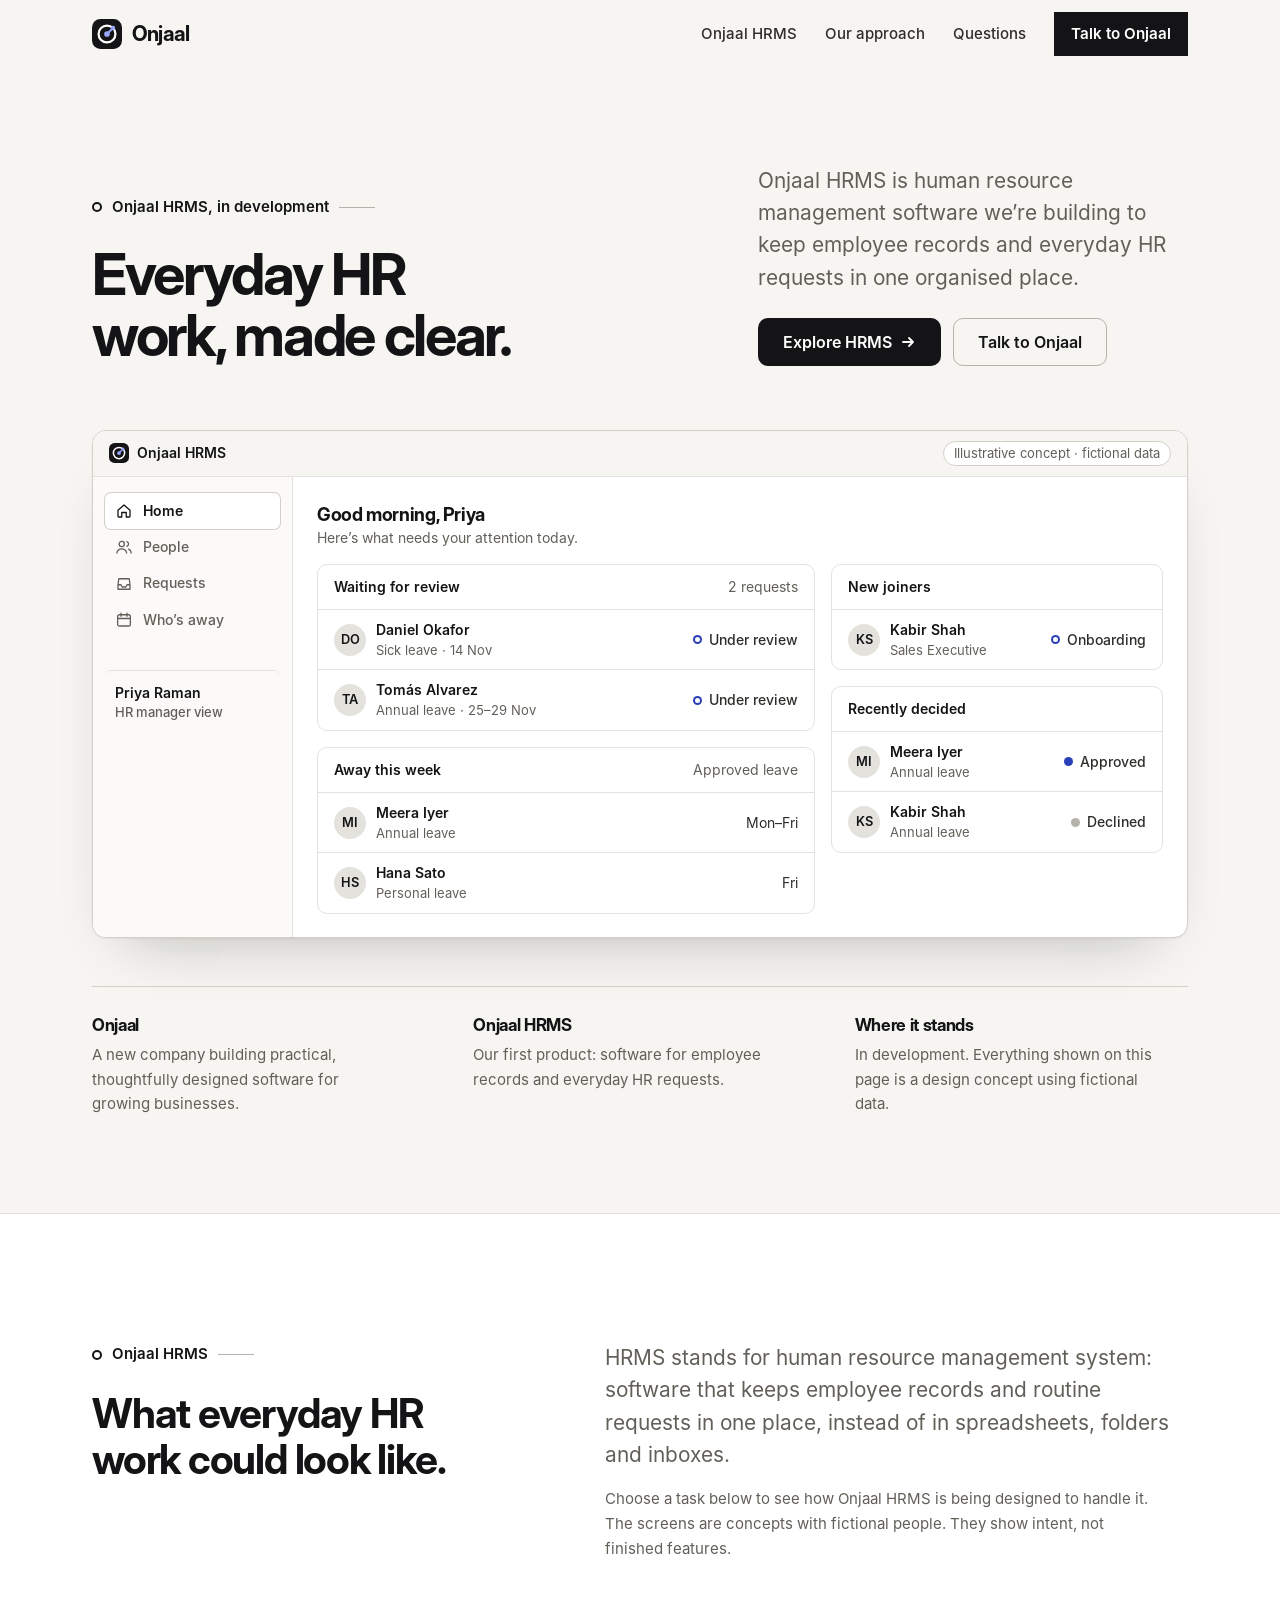
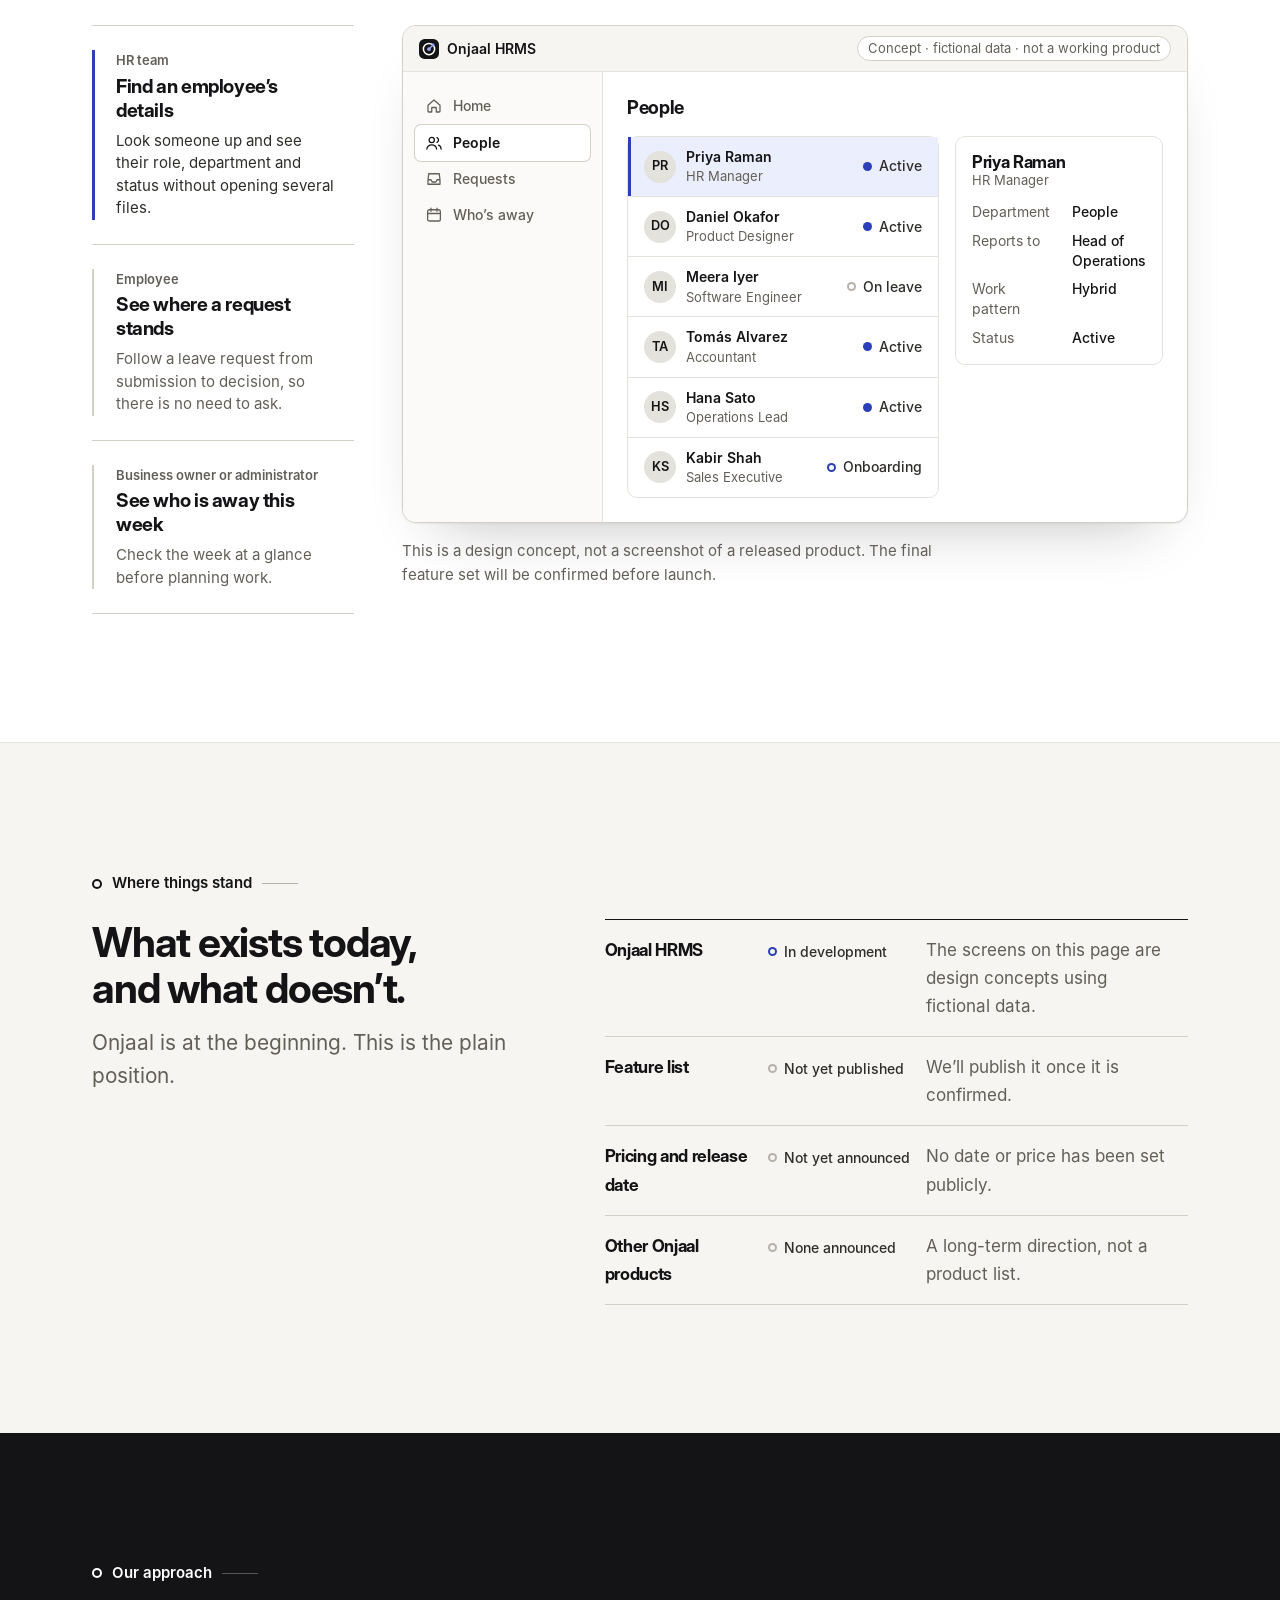
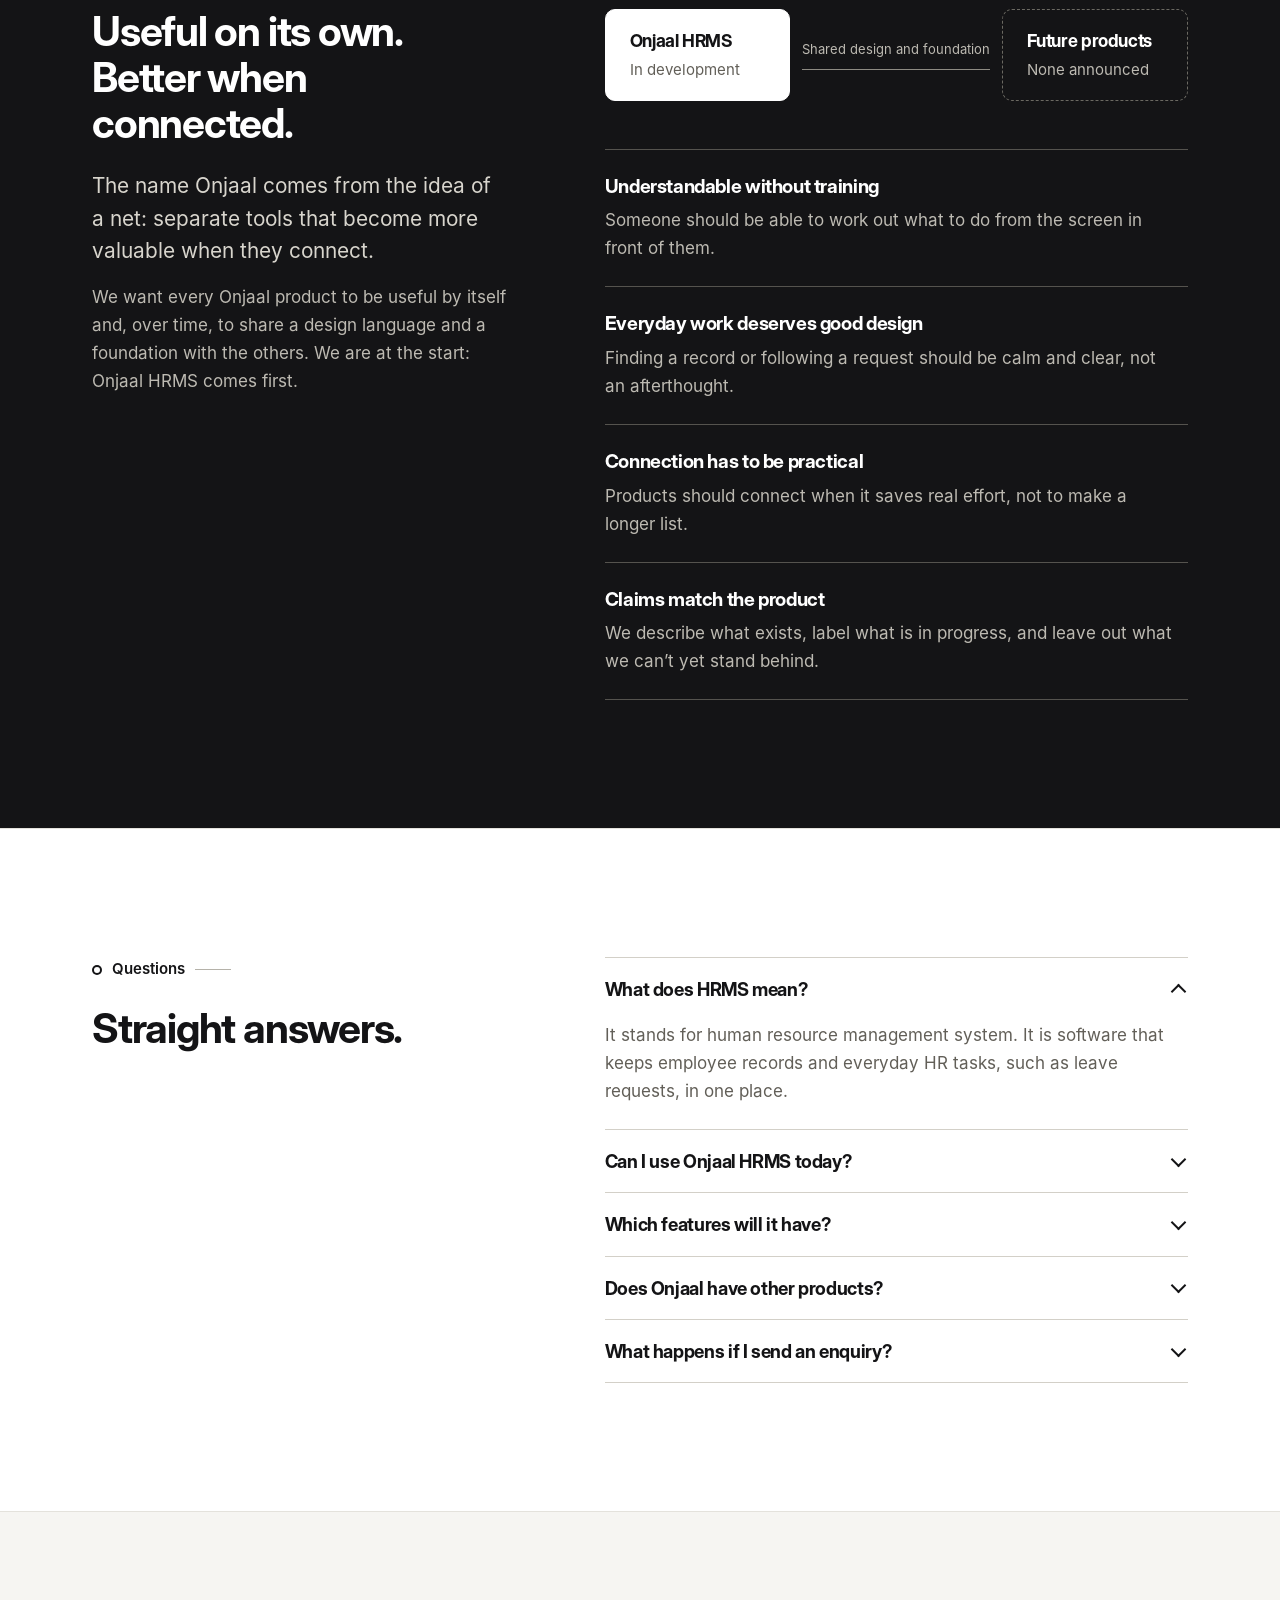
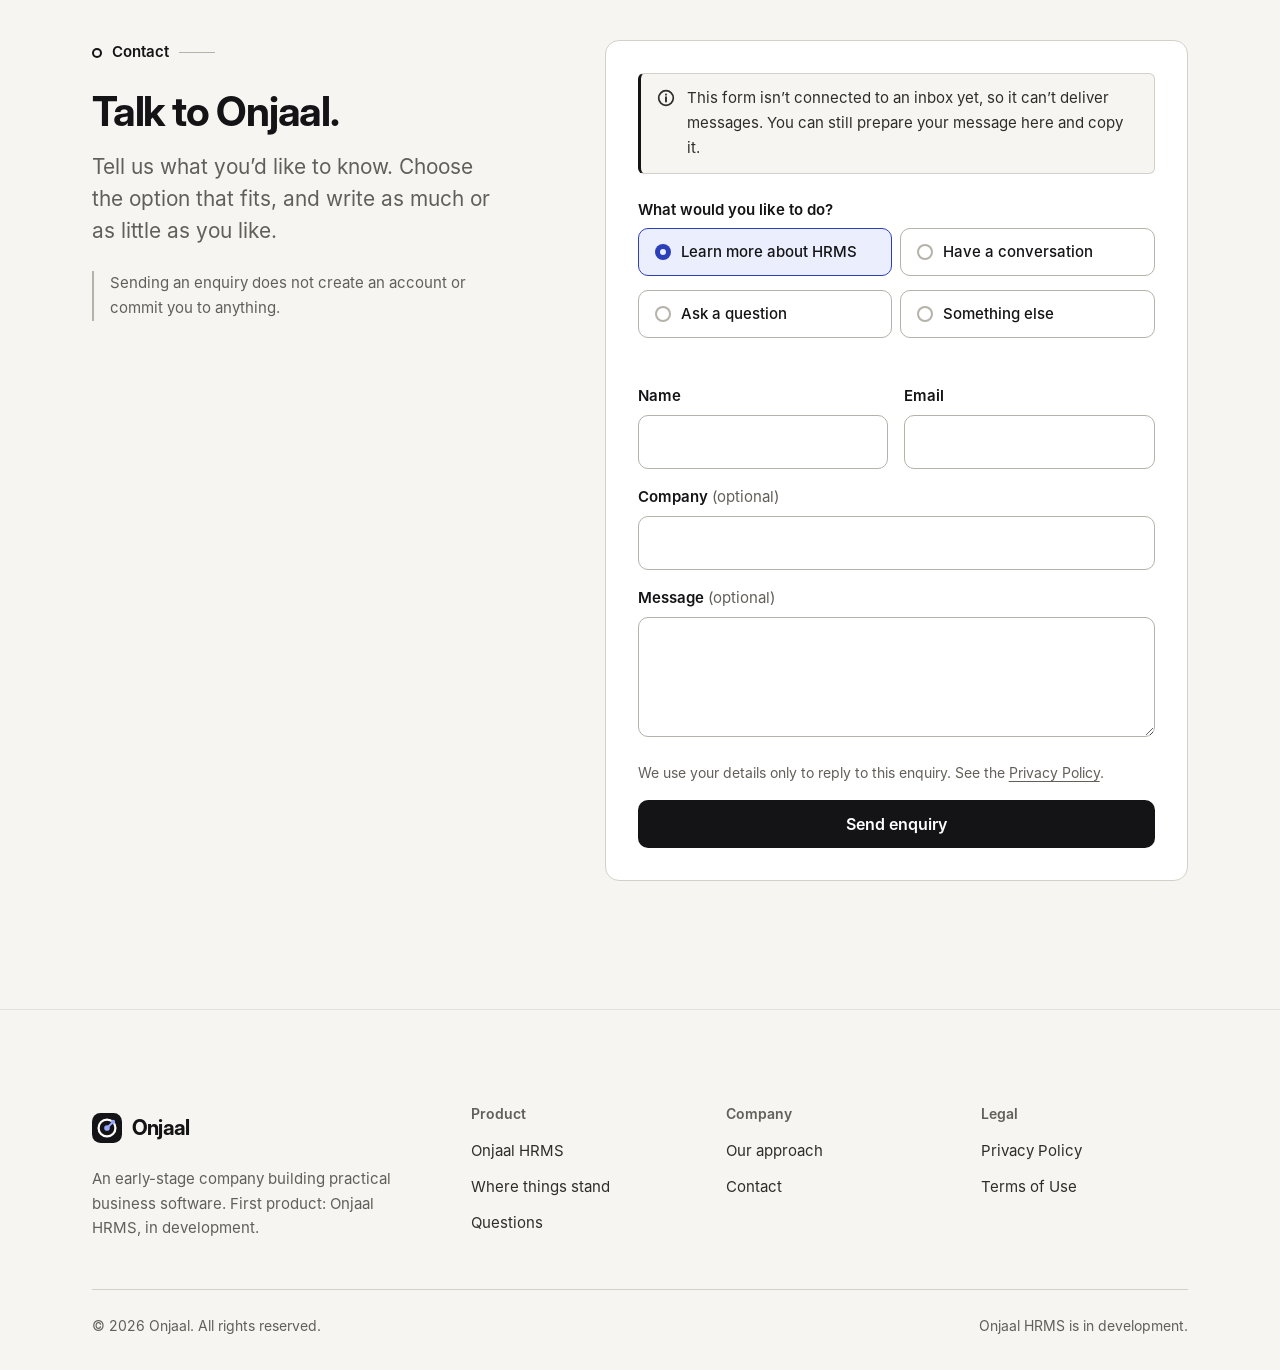
==== commit e9745510: "Onjaal V0 final redesign: product-led hero, plain-language HRMS explorer, honest status table, calme" ====
--- a/index.html
+++ b/index.html
@@ -3,20 +3,20 @@
 <head>
 <meta charset="utf-8">
 <meta name="viewport" content="width=device-width, initial-scale=1">
-<title>Onjaal | HRMS for better-organized HR</title>
-<meta name="description" content="Onjaal HRMS is a human resource management system in development, built to keep employee information and everyday HR workflows clear and organized. From Onjaal, a business technology company.">
+<title>Onjaal | Everyday HR work, made clear</title>
+<meta name="description" content="Onjaal is an early-stage company building practical business software. Its first product, Onjaal HRMS, is HR management software in development for employee records and everyday HR requests.">
 <link rel="canonical" href="https://abhayak47.github.io/onjaal/">
-<meta name="theme-color" content="#f7f6f3">
+<meta name="theme-color" content="#f6f5f2">
 <meta name="color-scheme" content="light">
 <meta property="og:type" content="website">
 <meta property="og:site_name" content="Onjaal">
-<meta property="og:title" content="Onjaal | HRMS for better-organized HR">
-<meta property="og:description" content="Onjaal HRMS is in development: employee information and everyday HR workflows in one clear, organized place.">
+<meta property="og:title" content="Onjaal | Everyday HR work, made clear">
+<meta property="og:description" content="Onjaal HRMS is HR management software in development: employee records and everyday HR requests in one organised place.">
 <meta property="og:url" content="https://abhayak47.github.io/onjaal/">
 <meta property="og:image" content="https://abhayak47.github.io/onjaal/assets/og-image.png">
 <meta property="og:image:width" content="1200">
 <meta property="og:image:height" content="630">
-<meta property="og:image:alt" content="Onjaal. Better-organized HR. Less everyday friction.">
+<meta property="og:image:alt" content="Onjaal. Everyday HR work, made clear.">
 <meta name="twitter:card" content="summary_large_image">
 <link rel="icon" href="assets/favicon.svg" type="image/svg+xml">
 <link rel="icon" href="assets/favicon-32.png" sizes="32x32" type="image/png">
@@ -26,251 +26,300 @@
 <link rel="preload" href="assets/fonts/inter-display-700.woff2" as="font" type="font/woff2" crossorigin>
 <link rel="stylesheet" href="assets/css/styles.css">
 <script>document.documentElement.classList.remove('no-js')</script>
-<script type="application/ld+json">{"@context":"https://schema.org","@type":"Organization","name":"Onjaal","url":"https://abhayak47.github.io/onjaal/","logo":"https://abhayak47.github.io/onjaal/assets/apple-touch-icon.png","description":"Onjaal is a business technology company. Its first product, Onjaal HRMS, is in development."}</script>
+<script type="application/ld+json">{"@context":"https://schema.org","@type":"Organization","name":"Onjaal","url":"https://abhayak47.github.io/onjaal/","logo":"https://abhayak47.github.io/onjaal/assets/apple-touch-icon.png","description":"Onjaal is an early-stage company building practical business software. Its first product, Onjaal HRMS, is in development."}</script>
 </head>
 <body>
 <svg width="0" height="0" style="position:absolute" aria-hidden="true" focusable="false">
-  <symbol id="mark" viewBox="0 0 32 32"><rect width="32" height="32" rx="9" fill="#111113"/><circle cx="16" cy="16" r="9" fill="none" stroke="#fff" stroke-width="2.4"/><path d="M16 16l6.4-6.4" stroke="#8fa0ff" stroke-width="2" stroke-linecap="round"/><circle cx="16" cy="16" r="3" fill="#8fa0ff"/><circle cx="22.4" cy="9.6" r="2.3" fill="#8fa0ff"/></symbol>
+  <symbol id="mark" viewBox="0 0 32 32"><rect width="32" height="32" rx="9" fill="#141416"/><circle cx="16" cy="16" r="9" fill="none" stroke="#fff" stroke-width="2.4"/><path d="M16 16l6.4-6.4" stroke="#9aa8ff" stroke-width="2" stroke-linecap="round"/><circle cx="16" cy="16" r="3" fill="#9aa8ff"/><circle cx="22.4" cy="9.6" r="2.3" fill="#9aa8ff"/></symbol>
   <symbol id="arrow" viewBox="0 0 16 16"><path d="M3 8h10M9 4l4 4-4 4" fill="none" stroke="currentColor" stroke-width="1.8" stroke-linecap="round" stroke-linejoin="round"/></symbol>
   <symbol id="info" viewBox="0 0 16 16"><circle cx="8" cy="8" r="6.5" fill="none" stroke="currentColor" stroke-width="1.5"/><path d="M8 7.2v4M8 4.9v.1" stroke="currentColor" stroke-width="1.7" stroke-linecap="round"/></symbol>
+  <symbol id="i-home" viewBox="0 0 24 24"><path d="M4 11 12 4l8 7v8a1 1 0 0 1-1 1h-4v-6H9v6H5a1 1 0 0 1-1-1z" fill="none" stroke="currentColor" stroke-width="1.7" stroke-linejoin="round"/></symbol>
+  <symbol id="i-people" viewBox="0 0 24 24"><circle cx="9" cy="8" r="3.5" fill="none" stroke="currentColor" stroke-width="1.7"/><path d="M2.5 20c.6-3.6 3.2-5.5 6.5-5.5s5.9 1.9 6.5 5.5M16 4.8a3.5 3.5 0 0 1 0 6.4M18 14.8c2 .6 3.2 2.4 3.5 5.2" fill="none" stroke="currentColor" stroke-width="1.7" stroke-linecap="round"/></symbol>
+  <symbol id="i-requests" viewBox="0 0 24 24"><path d="M4 13h4l1.5 3h5L16 13h4M5 5h14l1 8v6H4v-6z" fill="none" stroke="currentColor" stroke-width="1.7" stroke-linejoin="round"/></symbol>
+  <symbol id="i-away" viewBox="0 0 24 24"><rect x="3.5" y="5" width="17" height="15" rx="2.5" fill="none" stroke="currentColor" stroke-width="1.7"/><path d="M3.5 10h17M8 3v4M16 3v4" fill="none" stroke="currentColor" stroke-width="1.7" stroke-linecap="round"/></symbol>
 </svg>
 <a class="skip" href="#main">Skip to main content</a>
 
+<!-- chrome:header:start -->
 <header class="site-header" id="top">
-  <div class="container nav">
+  <div class="wrap nav">
     <a class="brand" href="#top" aria-label="Onjaal, back to top"><svg aria-hidden="true"><use href="#mark"/></svg>Onjaal</a>
     <button class="menu-btn" id="menuBtn" type="button" aria-expanded="false" aria-controls="navLinks" aria-label="Open menu"><i></i></button>
     <nav aria-label="Primary" class="primary-nav">
       <ul class="nav-links" id="navLinks">
-        <li><a href="#hrms">Product</a></li>
-        <li><a href="#how">How it works</a></li>
-        <li><a href="#vision">Vision</a></li>
-        <li><a href="#company">Company</a></li>
-        <li><a href="#contact">Contact</a></li>
-        <li class="nav-cta-li"><a class="btn btn-primary btn-sm" href="#contact">Talk to us</a></li>
+        <li><a href="#hrms">Onjaal HRMS</a></li>
+        <li><a href="#approach">Our approach</a></li>
+        <li><a href="#faq">Questions</a></li>
+        <li class="nav-cta-li"><a class="btn btn-primary btn-sm" href="#contact">Talk to Onjaal</a></li>
       </ul>
     </nav>
   </div>
 </header>
+<!-- chrome:header:end -->
 
 <main id="main">
-<!-- 1. HERO -->
+<!-- HERO: the product is the centrepiece -->
 <section class="hero" aria-labelledby="hero-h">
-  <div class="container hero-grid">
-    <div>
-      <span class="eyebrow">Onjaal HRMS &middot; In development</span>
-      <h1 id="hero-h">Better&#8209;organized HR. Less everyday friction.</h1>
-      <p class="lead">Onjaal HRMS is being built to keep employee information and everyday HR workflows in one clear, organized place, for HR teams, employees and administrators.</p>
-      <div class="cta-row">
-        <a class="btn btn-primary" href="#hrms">Explore HRMS <svg aria-hidden="true"><use href="#arrow"/></svg></a>
-        <a class="btn btn-secondary" href="#contact">Talk to us</a>
-      </div>
-      <p class="hero-meta">Onjaal HRMS is the first product from Onjaal, a business technology company building practical software for growing businesses. The interface shown is an illustrative concept.</p>
-    </div>
-
-    <figure class="app" aria-label="Illustrative concept of Onjaal HRMS showing leave request statuses, with fictional data">
-      <div class="app-top"><span class="app-brand"><svg aria-hidden="true"><use href="#mark"/></svg>Onjaal HRMS</span><span class="app-flag">Illustrative concept &middot; fictional data</span></div>
-      <div class="app-body">
-        <div class="app-title"><span class="app-h">Leave requests</span><span class="st rev">2 under review</span></div>
-        <ul class="rows">
-          <li><div class="row"><span class="who"><span class="av" aria-hidden="true">DO</span><span><span class="nm">Daniel Okafor</span><span class="sub">Sick leave</span></span></span><span class="meta">14 Nov</span><span class="st rev">Under review</span></div></li>
-          <li><div class="row"><span class="who"><span class="av" aria-hidden="true">MI</span><span><span class="nm">Meera Iyer</span><span class="sub">Annual leave</span></span></span><span class="meta">18&ndash;22 Nov</span><span class="st ok">Approved</span></div></li>
-          <li><div class="row"><span class="who"><span class="av" aria-hidden="true">TA</span><span><span class="nm">Tom&aacute;s Alvarez</span><span class="sub">Annual leave</span></span></span><span class="meta">25&ndash;29 Nov</span><span class="st rev">Under review</span></div></li>
-          <li><div class="row"><span class="who"><span class="av" aria-hidden="true">HS</span><span><span class="nm">Hana Sato</span><span class="sub">Personal leave</span></span></span><span class="meta">21 Nov</span><span class="st ok">Approved</span></div></li>
+  <div class="wrap">
+    <div class="hero-head">
+      <div>
+        <p class="label">Onjaal HRMS, in development</p>
+        <h1 id="hero-h">Everyday HR work, made clear.</h1>
+      </div>
+      <div>
+        <p class="lead">Onjaal HRMS is human resource management software we&rsquo;re building to keep employee records and everyday HR requests in one organised place.</p>
+        <div class="cta-row">
+          <a class="btn btn-primary" href="#hrms">Explore HRMS <svg aria-hidden="true"><use href="#arrow"/></svg></a>
+          <a class="btn btn-secondary" href="#contact">Talk to Onjaal</a>
+        </div>
+      </div>
+    </div>
+
+    <figure class="app" aria-labelledby="hero-cap">
+      <figcaption id="hero-cap" class="vh">Illustrative concept of the Onjaal HRMS home screen for an HR manager, using fictional people and data. It is not a screenshot of a released product.</figcaption>
+      <div class="app-bar"><span class="t"><svg aria-hidden="true"><use href="#mark"/></svg>Onjaal HRMS</span><span class="app-flag">Illustrative concept &middot; fictional data</span></div>
+      <div class="app-grid">
+        <ul class="side" aria-hidden="true">
+          <li class="on"><svg><use href="#i-home"/></svg>Home</li>
+          <li><svg><use href="#i-people"/></svg>People</li>
+          <li><svg><use href="#i-requests"/></svg>Requests</li>
+          <li><svg><use href="#i-away"/></svg>Who&rsquo;s away</li>
+          <li class="who-am-i"><b>Priya Raman</b>HR manager view</li>
         </ul>
-        <div class="hero-status">
-          <span class="hs-h">Daniel Okafor &middot; Sick leave</span>
-          <div class="steps-h"><div class="done"><b>Submitted</b>12 Nov</div><div class="now"><b>Under review</b>With HR</div><div><b>Decision</b>Pending</div></div>
-        </div>
-      </div>
-    </figure>
-  </div>
-</section>
-
-<!-- 2. WHAT IT'S FOR -->
-<section class="section tight" aria-labelledby="value-h" style="padding-top:0">
-  <div class="container">
-    <div class="sec-head">
-      <span class="eyebrow">What Onjaal HRMS is for</span>
-      <h2 id="value-h">Everyday HR work shouldn&rsquo;t depend on knowing where to look.</h2>
-    </div>
-    <div class="value-grid">
-      <div class="value-item"><span class="num">01</span><h3>Employee information, in one place</h3><p>Records spread across spreadsheets, folders and inboxes are slow to find and easy to let go out of date. HRMS is designed to give them one organized home.</p></div>
-      <div class="value-item"><span class="num">02</span><h3>Workflows people can follow</h3><p>Routine tasks, such as a leave request, should have a clear path from the first step to the last, so nobody has to guess what happens next.</p></div>
-      <div class="value-item"><span class="num">03</span><h3>Request status you can see</h3><p>Employees shouldn&rsquo;t have to ask where a request stands, and HR shouldn&rsquo;t have to keep answering. Status should be visible to the people involved.</p></div>
-      <div class="value-item"><span class="num">04</span><h3>A view for each role</h3><p>HR teams, employees and administrators need different things from the same information. HRMS is designed around those differences.</p></div>
-    </div>
-  </div>
-</section>
-
-<!-- 3. PRODUCT DEMONSTRATION -->
-<section class="section demo" id="hrms" aria-labelledby="demo-h">
-  <div class="container">
-    <div class="sec-head">
-      <span class="eyebrow">Product</span>
-      <h2 id="demo-h">See the experience we&rsquo;re designing.</h2>
-      <p>An interactive concept of Onjaal HRMS. Choose a tab, filter requests, or select a row. Every person and request shown is fictional.</p>
-    </div>
-
-    <div class="app" role="group" aria-label="Interactive concept of Onjaal HRMS with fictional data">
-      <div class="app-top"><span class="app-brand"><svg aria-hidden="true"><use href="#mark"/></svg>Onjaal HRMS</span><span class="app-flag">Concept &middot; fictional data &middot; not a working product</span></div>
-      <div class="app-tabs" role="tablist" aria-label="Concept screens">
-        <button class="app-tab" role="tab" id="tab-dir" type="button" aria-selected="true" aria-controls="panel-dir">Directory</button>
-        <button class="app-tab" role="tab" id="tab-leave" type="button" aria-selected="false" aria-controls="panel-leave" tabindex="-1">Leave requests</button>
-      </div>
-
-      <div class="app-body">
-        <!-- Directory -->
-        <div class="tabpanel" id="panel-dir" role="tabpanel" aria-labelledby="tab-dir" tabindex="0">
-          <div class="app-title"><h3>Employee directory</h3></div>
-          <div class="split" data-select-group>
-            <ul class="rows">
-              <li><button class="row" type="button" aria-pressed="true"><span class="who"><span class="av" aria-hidden="true">PR</span><span><span class="nm">Priya Raman</span><span class="sub">HR Manager</span></span></span><span class="meta">People</span><span class="st ok">Active</span></button>
-                <div class="detail-src"><h4>Priya Raman</h4><p class="role">HR Manager</p><dl><dt>Department</dt><dd>People</dd><dt>Reports to</dt><dd>Head of Operations</dd><dt>Work pattern</dt><dd>Hybrid</dd><dt>Status</dt><dd>Active</dd></dl></div></li>
-              <li><button class="row" type="button" aria-pressed="false"><span class="who"><span class="av" aria-hidden="true">DO</span><span><span class="nm">Daniel Okafor</span><span class="sub">Product Designer</span></span></span><span class="meta">Design</span><span class="st ok">Active</span></button>
-                <div class="detail-src"><h4>Daniel Okafor</h4><p class="role">Product Designer</p><dl><dt>Department</dt><dd>Design</dd><dt>Reports to</dt><dd>Design Lead</dd><dt>Work pattern</dt><dd>Remote</dd><dt>Status</dt><dd>Active</dd></dl></div></li>
-              <li><button class="row" type="button" aria-pressed="false"><span class="who"><span class="av" aria-hidden="true">MI</span><span><span class="nm">Meera Iyer</span><span class="sub">Software Engineer</span></span></span><span class="meta">Engineering</span><span class="st off">On leave</span></button>
-                <div class="detail-src"><h4>Meera Iyer</h4><p class="role">Software Engineer</p><dl><dt>Department</dt><dd>Engineering</dd><dt>Reports to</dt><dd>Engineering Manager</dd><dt>Work pattern</dt><dd>Hybrid</dd><dt>Status</dt><dd>On leave</dd></dl></div></li>
-              <li><button class="row" type="button" aria-pressed="false"><span class="who"><span class="av" aria-hidden="true">TA</span><span><span class="nm">Tom&aacute;s Alvarez</span><span class="sub">Accountant</span></span></span><span class="meta">Finance</span><span class="st ok">Active</span></button>
-                <div class="detail-src"><h4>Tom&aacute;s Alvarez</h4><p class="role">Accountant</p><dl><dt>Department</dt><dd>Finance</dd><dt>Reports to</dt><dd>Finance Manager</dd><dt>Work pattern</dt><dd>Office</dd><dt>Status</dt><dd>Active</dd></dl></div></li>
-              <li><button class="row" type="button" aria-pressed="false"><span class="who"><span class="av" aria-hidden="true">HS</span><span><span class="nm">Hana Sato</span><span class="sub">Operations Lead</span></span></span><span class="meta">Operations</span><span class="st ok">Active</span></button>
-                <div class="detail-src"><h4>Hana Sato</h4><p class="role">Operations Lead</p><dl><dt>Department</dt><dd>Operations</dd><dt>Reports to</dt><dd>Head of Operations</dd><dt>Work pattern</dt><dd>Hybrid</dd><dt>Status</dt><dd>Active</dd></dl></div></li>
-              <li><button class="row" type="button" aria-pressed="false"><span class="who"><span class="av" aria-hidden="true">KS</span><span><span class="nm">Kabir Shah</span><span class="sub">Sales Executive</span></span></span><span class="meta">Sales</span><span class="st rev">Onboarding</span></button>
-                <div class="detail-src"><h4>Kabir Shah</h4><p class="role">Sales Executive</p><dl><dt>Department</dt><dd>Sales</dd><dt>Reports to</dt><dd>Sales Manager</dd><dt>Work pattern</dt><dd>Office</dd><dt>Status</dt><dd>Onboarding</dd></dl></div></li>
-            </ul>
-            <div class="detail" data-detail aria-live="polite"></div>
+        <div class="screen">
+          <div class="screen-head"><div><div class="h">Good morning, Priya</div><p>Here&rsquo;s what needs your attention today.</p></div></div>
+          <div class="panels">
+            <div class="stack">
+              <div class="box"><div class="bh">Waiting for review <span>2 requests</span></div>
+                <ul class="rows">
+                  <li><div class="row two"><span class="who"><span class="av" aria-hidden="true">DO</span><span><span class="nm">Daniel Okafor</span><span class="sub">Sick leave &middot; 14 Nov</span></span></span><span class="st rev">Under review</span></div></li>
+                  <li><div class="row two"><span class="who"><span class="av" aria-hidden="true">TA</span><span><span class="nm">Tom&aacute;s Alvarez</span><span class="sub">Annual leave &middot; 25&ndash;29 Nov</span></span></span><span class="st rev">Under review</span></div></li>
+                </ul></div>
+              <div class="box"><div class="bh">Away this week <span>Approved leave</span></div>
+                <ul class="rows">
+                  <li><div class="row two"><span class="who"><span class="av" aria-hidden="true">MI</span><span><span class="nm">Meera Iyer</span><span class="sub">Annual leave</span></span></span><span class="meta">Mon&ndash;Fri</span></div></li>
+                  <li><div class="row two"><span class="who"><span class="av" aria-hidden="true">HS</span><span><span class="nm">Hana Sato</span><span class="sub">Personal leave</span></span></span><span class="meta">Fri</span></div></li>
+                </ul></div>
+            </div>
+            <div class="stack">
+              <div class="box"><div class="bh">New joiners</div>
+                <ul class="rows"><li><div class="row two"><span class="who"><span class="av" aria-hidden="true">KS</span><span><span class="nm">Kabir Shah</span><span class="sub">Sales Executive</span></span></span><span class="st rev">Onboarding</span></div></li></ul></div>
+              <div class="box"><div class="bh">Recently decided</div>
+                <ul class="rows">
+                  <li><div class="row two"><span class="who"><span class="av" aria-hidden="true">MI</span><span><span class="nm">Meera Iyer</span><span class="sub">Annual leave</span></span></span><span class="st ok">Approved</span></div></li>
+                  <li><div class="row two"><span class="who"><span class="av" aria-hidden="true">KS</span><span><span class="nm">Kabir Shah</span><span class="sub">Annual leave</span></span></span><span class="st no">Declined</span></div></li>
+                </ul></div>
+            </div>
           </div>
         </div>
-
-        <!-- Leave requests -->
-        <div class="tabpanel" id="panel-leave" role="tabpanel" aria-labelledby="tab-leave" tabindex="0">
-          <div class="app-title"><h3>Leave requests</h3>
-            <div class="filters" role="group" aria-label="Filter requests by status">
-              <button class="filter" type="button" aria-pressed="true" data-filter="all">All</button>
-              <button class="filter" type="button" aria-pressed="false" data-filter="review">Under review</button>
-              <button class="filter" type="button" aria-pressed="false" data-filter="approved">Approved</button>
-              <button class="filter" type="button" aria-pressed="false" data-filter="declined">Declined</button>
+      </div>
+    </figure>
+
+    <dl class="glance">
+      <div><dt>Onjaal</dt><dd>A new company building practical, thoughtfully designed software for growing businesses.</dd></div>
+      <div><dt>Onjaal HRMS</dt><dd>Our first product: software for employee records and everyday HR requests.</dd></div>
+      <div><dt>Where it stands</dt><dd>In development. Everything shown on this page is a design concept using fictional data.</dd></div>
+    </dl>
+  </div>
+</section>
+
+<!-- HRMS: tasks, not feature lists -->
+<section class="section white" id="hrms" aria-labelledby="hrms-h">
+  <div class="wrap">
+    <div class="cols">
+      <div>
+        <p class="label">Onjaal HRMS</p>
+        <h2 id="hrms-h">What everyday HR work could look like.</h2>
+      </div>
+      <div>
+        <p class="lead">HRMS stands for human resource management system: software that keeps employee records and routine requests in one place, instead of in spreadsheets, folders and inboxes.</p>
+        <p class="note" style="margin-top:var(--s4)">Choose a task below to see how Onjaal HRMS is being designed to handle it. The screens are concepts with fictional people. They show intent, not finished features.</p>
+      </div>
+    </div>
+
+    <div class="explorer">
+      <div class="tasks" role="tablist" aria-label="Everyday tasks" aria-orientation="vertical">
+        <button class="task" role="tab" id="task-0" type="button" aria-selected="true" aria-controls="screen-0" data-side="2"><span class="who-t">HR team</span><span class="q">Find an employee&rsquo;s details</span><span class="d">Look someone up and see their role, department and status without opening several files.</span></button>
+        <button class="task" role="tab" id="task-1" type="button" aria-selected="false" aria-controls="screen-1" tabindex="-1" data-side="3"><span class="who-t">Employee</span><span class="q">See where a request stands</span><span class="d">Follow a leave request from submission to decision, so there is no need to ask.</span></button>
+        <button class="task" role="tab" id="task-2" type="button" aria-selected="false" aria-controls="screen-2" tabindex="-1" data-side="4"><span class="who-t">Business owner or administrator</span><span class="q">See who is away this week</span><span class="d">Check the week at a glance before planning work.</span></button>
+      </div>
+
+      <div>
+        <div class="app" role="group" aria-label="Illustrative concept of Onjaal HRMS with fictional data">
+          <div class="app-bar"><span class="t"><svg aria-hidden="true"><use href="#mark"/></svg>Onjaal HRMS</span><span class="app-flag">Concept &middot; fictional data &middot; not a working product</span></div>
+          <div class="app-grid">
+            <ul class="side" id="side" aria-hidden="true">
+              <li><svg><use href="#i-home"/></svg>Home</li>
+              <li class="on"><svg><use href="#i-people"/></svg>People</li>
+              <li><svg><use href="#i-requests"/></svg>Requests</li>
+              <li><svg><use href="#i-away"/></svg>Who&rsquo;s away</li>
+            </ul>
+            <div class="screen">
+              <!-- 1. People -->
+              <div class="tabpanel" id="screen-0" role="tabpanel" aria-labelledby="task-0" tabindex="0">
+                <div class="screen-head"><h3>People</h3></div>
+                <div class="panels" data-select-group>
+                  <div class="box"><ul class="rows">
+                    <li><button class="row" type="button" aria-pressed="true"><span class="who"><span class="av" aria-hidden="true">PR</span><span><span class="nm">Priya Raman</span><span class="sub">HR Manager</span></span></span><span class="meta">People</span><span class="st ok">Active</span></button>
+                      <div class="detail-src"><h4>Priya Raman</h4><p class="role">HR Manager</p><dl><dt>Department</dt><dd>People</dd><dt>Reports to</dt><dd>Head of Operations</dd><dt>Work pattern</dt><dd>Hybrid</dd><dt>Status</dt><dd>Active</dd></dl></div></li>
+                    <li><button class="row" type="button" aria-pressed="false"><span class="who"><span class="av" aria-hidden="true">DO</span><span><span class="nm">Daniel Okafor</span><span class="sub">Product Designer</span></span></span><span class="meta">Design</span><span class="st ok">Active</span></button>
+                      <div class="detail-src"><h4>Daniel Okafor</h4><p class="role">Product Designer</p><dl><dt>Department</dt><dd>Design</dd><dt>Reports to</dt><dd>Design Lead</dd><dt>Work pattern</dt><dd>Remote</dd><dt>Status</dt><dd>Active</dd></dl></div></li>
+                    <li><button class="row" type="button" aria-pressed="false"><span class="who"><span class="av" aria-hidden="true">MI</span><span><span class="nm">Meera Iyer</span><span class="sub">Software Engineer</span></span></span><span class="meta">Engineering</span><span class="st off">On leave</span></button>
+                      <div class="detail-src"><h4>Meera Iyer</h4><p class="role">Software Engineer</p><dl><dt>Department</dt><dd>Engineering</dd><dt>Reports to</dt><dd>Engineering Manager</dd><dt>Work pattern</dt><dd>Hybrid</dd><dt>Status</dt><dd>On leave this week</dd></dl></div></li>
+                    <li><button class="row" type="button" aria-pressed="false"><span class="who"><span class="av" aria-hidden="true">TA</span><span><span class="nm">Tom&aacute;s Alvarez</span><span class="sub">Accountant</span></span></span><span class="meta">Finance</span><span class="st ok">Active</span></button>
+                      <div class="detail-src"><h4>Tom&aacute;s Alvarez</h4><p class="role">Accountant</p><dl><dt>Department</dt><dd>Finance</dd><dt>Reports to</dt><dd>Finance Manager</dd><dt>Work pattern</dt><dd>Office</dd><dt>Status</dt><dd>Active</dd></dl></div></li>
+                    <li><button class="row" type="button" aria-pressed="false"><span class="who"><span class="av" aria-hidden="true">HS</span><span><span class="nm">Hana Sato</span><span class="sub">Operations Lead</span></span></span><span class="meta">Operations</span><span class="st ok">Active</span></button>
+                      <div class="detail-src"><h4>Hana Sato</h4><p class="role">Operations Lead</p><dl><dt>Department</dt><dd>Operations</dd><dt>Reports to</dt><dd>Head of Operations</dd><dt>Work pattern</dt><dd>Hybrid</dd><dt>Status</dt><dd>Active</dd></dl></div></li>
+                    <li><button class="row" type="button" aria-pressed="false"><span class="who"><span class="av" aria-hidden="true">KS</span><span><span class="nm">Kabir Shah</span><span class="sub">Sales Executive</span></span></span><span class="meta">Sales</span><span class="st rev">Onboarding</span></button>
+                      <div class="detail-src"><h4>Kabir Shah</h4><p class="role">Sales Executive</p><dl><dt>Department</dt><dd>Sales</dd><dt>Reports to</dt><dd>Sales Manager</dd><dt>Work pattern</dt><dd>Office</dd><dt>Status</dt><dd>Onboarding</dd></dl></div></li>
+                  </ul></div>
+                  <div class="detail" data-detail aria-live="polite"></div>
+                </div>
+              </div>
+
+              <!-- 2. Requests -->
+              <div class="tabpanel" id="screen-1" role="tabpanel" aria-labelledby="task-1" tabindex="0">
+                <div class="screen-head"><h3>Leave requests</h3>
+                  <div class="filters" role="group" aria-label="Show requests by status">
+                    <button class="filter" type="button" aria-pressed="true" data-filter="all">All</button>
+                    <button class="filter" type="button" aria-pressed="false" data-filter="review">Under review</button>
+                    <button class="filter" type="button" aria-pressed="false" data-filter="approved">Approved</button>
+                    <button class="filter" type="button" aria-pressed="false" data-filter="declined">Declined</button>
+                  </div></div>
+                <div class="panels" data-select-group>
+                  <div class="box"><ul class="rows">
+                    <li data-status="review"><button class="row" type="button" aria-pressed="true"><span class="who"><span class="av" aria-hidden="true">DO</span><span><span class="nm">Daniel Okafor</span><span class="sub">Sick leave</span></span></span><span class="meta">14 Nov</span><span class="st rev">Under review</span></button>
+                      <div class="detail-src"><h4>Daniel Okafor</h4><p class="role">Sick leave &middot; 14 Nov</p><ol class="timeline"><li><b>Submitted</b>12 Nov</li><li class="now"><b>Under review</b>With Priya Raman, HR</li><li class="later"><b>Decision</b>Not yet made</li></ol></div></li>
+                    <li data-status="approved"><button class="row" type="button" aria-pressed="false"><span class="who"><span class="av" aria-hidden="true">MI</span><span><span class="nm">Meera Iyer</span><span class="sub">Annual leave</span></span></span><span class="meta">18&ndash;22 Nov</span><span class="st ok">Approved</span></button>
+                      <div class="detail-src"><h4>Meera Iyer</h4><p class="role">Annual leave &middot; 18&ndash;22 Nov</p><ol class="timeline"><li><b>Submitted</b>4 Nov</li><li><b>Reviewed</b>Priya Raman, HR</li><li><b>Approved</b>6 Nov</li></ol></div></li>
+                    <li data-status="review"><button class="row" type="button" aria-pressed="false"><span class="who"><span class="av" aria-hidden="true">TA</span><span><span class="nm">Tom&aacute;s Alvarez</span><span class="sub">Annual leave</span></span></span><span class="meta">25&ndash;29 Nov</span><span class="st rev">Under review</span></button>
+                      <div class="detail-src"><h4>Tom&aacute;s Alvarez</h4><p class="role">Annual leave &middot; 25&ndash;29 Nov</p><ol class="timeline"><li><b>Submitted</b>11 Nov</li><li class="now"><b>Under review</b>With Priya Raman, HR</li><li class="later"><b>Decision</b>Not yet made</li></ol></div></li>
+                    <li data-status="approved"><button class="row" type="button" aria-pressed="false"><span class="who"><span class="av" aria-hidden="true">HS</span><span><span class="nm">Hana Sato</span><span class="sub">Personal leave</span></span></span><span class="meta">21 Nov</span><span class="st ok">Approved</span></button>
+                      <div class="detail-src"><h4>Hana Sato</h4><p class="role">Personal leave &middot; 21 Nov</p><ol class="timeline"><li><b>Submitted</b>7 Nov</li><li><b>Reviewed</b>Priya Raman, HR</li><li><b>Approved</b>8 Nov</li></ol></div></li>
+                    <li data-status="declined"><button class="row" type="button" aria-pressed="false"><span class="who"><span class="av" aria-hidden="true">KS</span><span><span class="nm">Kabir Shah</span><span class="sub">Annual leave</span></span></span><span class="meta">2&ndash;6 Dec</span><span class="st no">Declined</span></button>
+                      <div class="detail-src"><h4>Kabir Shah</h4><p class="role">Annual leave &middot; 2&ndash;6 Dec</p><ol class="timeline"><li><b>Submitted</b>8 Nov</li><li><b>Reviewed</b>Priya Raman, HR</li><li><b>Declined</b>9 Nov</li></ol></div></li>
+                  </ul></div>
+                  <div class="detail" data-detail aria-live="polite"></div>
+                </div>
+              </div>
+
+              <!-- 3. Who is away -->
+              <div class="tabpanel" id="screen-2" role="tabpanel" aria-labelledby="task-2" tabindex="0">
+                <div class="screen-head"><div><h3>Who&rsquo;s away this week</h3><p>Approved leave only.</p></div></div>
+                <div class="box"><table class="week">
+                  <caption class="vh">Approved leave this week, by person and day</caption>
+                  <thead><tr><th scope="col">Person</th><th scope="col">Mon</th><th scope="col">Tue</th><th scope="col">Wed</th><th scope="col">Thu</th><th scope="col">Fri</th></tr></thead>
+                  <tbody>
+                    <tr><th scope="row">Priya Raman</th><td></td><td></td><td></td><td></td><td></td></tr>
+                    <tr><th scope="row">Daniel Okafor</th><td></td><td></td><td class="away">Sick</td><td></td><td></td></tr>
+                    <tr><th scope="row">Meera Iyer</th><td class="away">Annual</td><td class="away">Annual</td><td class="away">Annual</td><td class="away">Annual</td><td class="away">Annual</td></tr>
+                    <tr><th scope="row">Tom&aacute;s Alvarez</th><td></td><td></td><td></td><td></td><td></td></tr>
+                    <tr><th scope="row">Hana Sato</th><td></td><td></td><td></td><td></td><td class="away">Personal</td></tr>
+                    <tr><th scope="row">Kabir Shah</th><td></td><td></td><td></td><td></td><td></td></tr>
+                  </tbody></table></div>
+                <p class="legend"><i aria-hidden="true"></i>Shaded cells are approved leave. Blank cells mean no approved leave.</p>
+              </div>
             </div>
           </div>
-          <div class="split" data-select-group>
-            <ul class="rows">
-              <li data-status="review"><button class="row" type="button" aria-pressed="true"><span class="who"><span class="av" aria-hidden="true">DO</span><span><span class="nm">Daniel Okafor</span><span class="sub">Sick leave</span></span></span><span class="meta">14 Nov</span><span class="st rev">Under review</span></button>
-                <div class="detail-src"><h4>Daniel Okafor</h4><p class="role">Sick leave &middot; 14 Nov</p><ol class="timeline"><li><b>Submitted</b>12 Nov</li><li class="now"><b>Under review</b>With Priya Raman, HR</li><li class="later"><b>Decision</b>Pending</li></ol></div></li>
-              <li data-status="approved"><button class="row" type="button" aria-pressed="false"><span class="who"><span class="av" aria-hidden="true">MI</span><span><span class="nm">Meera Iyer</span><span class="sub">Annual leave</span></span></span><span class="meta">18&ndash;22 Nov</span><span class="st ok">Approved</span></button>
-                <div class="detail-src"><h4>Meera Iyer</h4><p class="role">Annual leave &middot; 18&ndash;22 Nov</p><ol class="timeline"><li><b>Submitted</b>4 Nov</li><li><b>Reviewed</b>Priya Raman, HR</li><li><b>Approved</b>6 Nov</li></ol></div></li>
-              <li data-status="review"><button class="row" type="button" aria-pressed="false"><span class="who"><span class="av" aria-hidden="true">TA</span><span><span class="nm">Tom&aacute;s Alvarez</span><span class="sub">Annual leave</span></span></span><span class="meta">25&ndash;29 Nov</span><span class="st rev">Under review</span></button>
-                <div class="detail-src"><h4>Tom&aacute;s Alvarez</h4><p class="role">Annual leave &middot; 25&ndash;29 Nov</p><ol class="timeline"><li><b>Submitted</b>11 Nov</li><li class="now"><b>Under review</b>With Priya Raman, HR</li><li class="later"><b>Decision</b>Pending</li></ol></div></li>
-              <li data-status="approved"><button class="row" type="button" aria-pressed="false"><span class="who"><span class="av" aria-hidden="true">HS</span><span><span class="nm">Hana Sato</span><span class="sub">Personal leave</span></span></span><span class="meta">21 Nov</span><span class="st ok">Approved</span></button>
-                <div class="detail-src"><h4>Hana Sato</h4><p class="role">Personal leave &middot; 21 Nov</p><ol class="timeline"><li><b>Submitted</b>7 Nov</li><li><b>Reviewed</b>Priya Raman, HR</li><li><b>Approved</b>8 Nov</li></ol></div></li>
-              <li data-status="declined"><button class="row" type="button" aria-pressed="false"><span class="who"><span class="av" aria-hidden="true">KS</span><span><span class="nm">Kabir Shah</span><span class="sub">Annual leave</span></span></span><span class="meta">2&ndash;6 Dec</span><span class="st no">Declined</span></button>
-                <div class="detail-src"><h4>Kabir Shah</h4><p class="role">Annual leave &middot; 2&ndash;6 Dec</p><ol class="timeline"><li><b>Submitted</b>8 Nov</li><li><b>Reviewed</b>Priya Raman, HR</li><li><b>Declined</b>9 Nov</li></ol></div></li>
-            </ul>
-            <div class="detail" data-detail aria-live="polite"></div>
-          </div>
         </div>
-      </div>
-    </div>
-    <p class="concept-note">This is a design concept, not a screenshot of a released product. The final feature set will be confirmed before launch.</p>
-  </div>
-</section>
-
-<!-- 4. HOW IT WORKS -->
-<section class="section" id="how" aria-labelledby="how-h">
-  <div class="container">
-    <div class="sec-head">
-      <span class="eyebrow">How it works</span>
-      <h2 id="how-h">One workflow, from record to decision.</h2>
-      <p>The intended flow of Onjaal HRMS, using leave as the example.</p>
-    </div>
-    <ol class="how-grid">
-      <li class="how-step"><h3>Keep people information together</h3><p>HR maintains employee records in a single directory, so everyone works from the same details.</p></li>
-      <li class="how-step"><h3>Send and follow requests</h3><p>Employees submit routine requests and can see at any point where each one stands.</p></li>
-      <li class="how-step"><h3>Review and decide</h3><p>Reviewers act on requests in one place, and administrators keep visibility across the organization.</p></li>
-    </ol>
-    <p class="how-note">Intended workflow, subject to change as the product is built. Onjaal HRMS is not yet available.</p>
-  </div>
-</section>
-
-<!-- 5. VISION -->
-<section class="section vision" id="vision" aria-labelledby="vision-h">
-  <div class="container grid-2">
-    <div>
-      <span class="eyebrow">The Onjaal vision</span>
-      <h2 id="vision-h">Useful on its own. Better connected.</h2>
-      <p class="lead" style="margin-top:var(--s5)">The name Onjaal comes from the idea of a net: separate pieces that become more valuable when they connect.</p>
-      <p>We want each Onjaal product to stand on its own and, over time, work with the others through a shared design philosophy and a shared foundation.</p>
-      <p><strong style="color:#fff;font-weight:600">We are at the start.</strong> Onjaal HRMS is our first product and it is still in development. No other product has been announced.</p>
-    </div>
-    <div class="net">
-      <svg viewBox="0 0 440 300" fill="none" role="img" aria-label="Diagram: Onjaal HRMS, in development, at the centre, with four unannounced future connections shown as dashed outlines.">
-        <g stroke="#3a3a40" stroke-width="1.4" stroke-dasharray="4 5"><path d="M220 150 70 60M220 150l150-90M220 150 70 240M220 150l150 90"/></g>
-        <g stroke="#3a3a40" stroke-width="1.4" stroke-dasharray="4 5" fill="#17171a"><circle cx="70" cy="60" r="22"/><circle cx="370" cy="60" r="22"/><circle cx="70" cy="240" r="22"/><circle cx="370" cy="240" r="22"/></g>
-        <circle cx="220" cy="150" r="52" fill="#fff"/><circle cx="220" cy="150" r="64" stroke="#8fa0ff" stroke-opacity=".5"/>
-        <text x="220" y="146" text-anchor="middle" fill="#111113" font-size="15" font-weight="700" font-family="Inter,system-ui,sans-serif">HRMS</text>
-        <text x="220" y="165" text-anchor="middle" fill="#65635d" font-size="10.5" font-family="Inter,system-ui,sans-serif">in development</text>
-      </svg>
-      <p class="net-caption"><span><i></i>Onjaal HRMS, in development</span><span><i class="dash"></i>Not announced</span></p>
-    </div>
-  </div>
-</section>
-
-<!-- 6. COMPANY -->
-<section class="section" id="company" aria-labelledby="company-h">
-  <div class="container">
-    <div class="sec-head">
-      <span class="eyebrow">Company</span>
-      <h2 id="company-h">How we build.</h2>
-    </div>
-    <ol class="principles">
-      <li class="principle"><span class="num">01</span><h3>Usability before complexity</h3><p>If software needs a manual to do something ordinary, we haven&rsquo;t finished designing it.</p></li>
-      <li class="principle"><span class="num">02</span><h3>Connected workflows</h3><p>We plan each product as part of a whole, so work can move between tools instead of being re-entered.</p></li>
-      <li class="principle"><span class="num">03</span><h3>Thoughtful product design</h3><p>Interfaces should be consistent and calm, and respect the time of the people using them.</p></li>
-      <li class="principle"><span class="num">04</span><h3>Honest communication</h3><p>We say what exists today and what is still being built. This website follows that rule too.</p></li>
-    </ol>
-    <p class="about-line">Onjaal is an early-stage business technology company. We&rsquo;re building practical, well-designed software for growing businesses, starting with Onjaal HRMS.</p>
-  </div>
-</section>
-
-<!-- 7. FAQ -->
-<section class="section tight demo faq" id="faq" aria-labelledby="faq-h" style="border-bottom:0">
-  <div class="container faq-wrap">
-    <div><span class="eyebrow">FAQ</span><h2 id="faq-h">Straight answers.</h2></div>
-    <div>
-      <details open><summary>Can I use Onjaal HRMS today?</summary><p>Not yet. Onjaal HRMS is in development. The interface on this site is a design concept with fictional data, not a working product.</p></details>
-      <details><summary>Which features will it include?</summary><p>We haven&rsquo;t published a confirmed feature list, and we won&rsquo;t list features until they&rsquo;re real. Pricing and release timing are not yet announced either.</p></details>
-      <details><summary>Will Onjaal offer other products?</summary><p>That&rsquo;s the long-term direction, but no other product has been announced. Onjaal HRMS comes first.</p></details>
-      <details><summary>How do I get in touch or follow progress?</summary><p>Use the enquiry form below to express interest, start a conversation or ask a question.</p></details>
-    </div>
-  </div>
-</section>
-
-<!-- 8. CONTACT -->
-<section class="section contact" id="contact" aria-labelledby="contact-h">
-  <div class="container contact-wrap">
-    <div>
-      <span class="eyebrow">Contact</span>
-      <h2 id="contact-h">Talk to us about Onjaal HRMS.</h2>
-      <p class="lead" style="margin-top:var(--s4)">Whether you&rsquo;re curious, evaluating options or have a question, we&rsquo;d like to hear from you.</p>
-      <ul class="ways">
-        <li><b>Express interest</b> in Onjaal HRMS and how it develops.</li>
-        <li><b>Request a conversation</b> about your HR needs.</li>
-        <li><b>Ask a question</b> about the product or the company.</li>
-      </ul>
+        <p class="note concept-note">This is a design concept, not a screenshot of a released product. The final feature set will be confirmed before launch.</p>
+      </div>
+    </div>
+  </div>
+</section>
+
+<!-- STATUS: an honest table -->
+<section class="section" id="status" aria-labelledby="status-h">
+  <div class="wrap cols">
+    <div>
+      <p class="label">Where things stand</p>
+      <h2 id="status-h">What exists today, and what doesn&rsquo;t.</h2>
+      <p class="lead" style="margin-top:var(--s4)">Onjaal is at the beginning. This is the plain position.</p>
+    </div>
+    <table class="status-table">
+      <caption>Current status of Onjaal and Onjaal HRMS</caption>
+      <tbody>
+        <tr><th scope="row">Onjaal HRMS</th><td><span class="st rev">In development</span></td><td>The screens on this page are design concepts using fictional data.</td></tr>
+        <tr><th scope="row">Feature list</th><td><span class="st off">Not yet published</span></td><td>We&rsquo;ll publish it once it is confirmed.</td></tr>
+        <tr><th scope="row">Pricing and release date</th><td><span class="st off">Not yet announced</span></td><td>No date or price has been set publicly.</td></tr>
+        <tr><th scope="row">Other Onjaal products</th><td><span class="st off">None announced</span></td><td>A long-term direction, not a product list.</td></tr>
+      </tbody>
+    </table>
+  </div>
+</section>
+
+<!-- APPROACH: the one dark section -->
+<section class="section dark" id="approach" aria-labelledby="approach-h">
+  <div class="wrap cols">
+    <div>
+      <p class="label">Our approach</p>
+      <h2 id="approach-h" class="approach-h"><span>Useful on its own.</span> <span>Better when connected.</span></h2>
+      <p class="lead" style="margin-top:var(--s5)">The name Onjaal comes from the idea of a net: separate tools that become more valuable when they connect.</p>
+      <p style="margin-top:var(--s4)">We want every Onjaal product to be useful by itself and, over time, to share a design language and a foundation with the others. We are at the start: Onjaal HRMS comes first.</p>
+    </div>
+    <div>
+      <div class="diagram" role="group" aria-label="Diagram: Onjaal HRMS, in development, is connected by a shared design and foundation to future products, none of which are announced.">
+        <div class="dg-box on"><b>Onjaal HRMS</b><span>In development</span></div>
+        <div class="dg-link"><span>Shared design and foundation</span></div>
+        <div class="dg-box dash"><b>Future products</b><span>None announced</span></div>
+      </div>
+      <ol class="principles" style="margin-top:var(--s7)">
+        <li class="principle"><h3>Understandable without training</h3><p>Someone should be able to work out what to do from the screen in front of them.</p></li>
+        <li class="principle"><h3>Everyday work deserves good design</h3><p>Finding a record or following a request should be calm and clear, not an afterthought.</p></li>
+        <li class="principle"><h3>Connection has to be practical</h3><p>Products should connect when it saves real effort, not to make a longer list.</p></li>
+        <li class="principle"><h3>Claims match the product</h3><p>We describe what exists, label what is in progress, and leave out what we can&rsquo;t yet stand behind.</p></li>
+      </ol>
+    </div>
+  </div>
+</section>
+
+<!-- FAQ -->
+<section class="section white faq" id="faq" aria-labelledby="faq-h">
+  <div class="wrap cols">
+    <div>
+      <p class="label">Questions</p>
+      <h2 id="faq-h">Straight answers.</h2>
+    </div>
+    <div>
+      <details open><summary>What does HRMS mean?</summary><p>It stands for human resource management system. It is software that keeps employee records and everyday HR tasks, such as leave requests, in one place.</p></details>
+      <details><summary>Can I use Onjaal HRMS today?</summary><p>Not yet. Onjaal HRMS is in development. The interface on this page is a design concept with fictional data, not a working product.</p></details>
+      <details><summary>Which features will it have?</summary><p>We haven&rsquo;t published a confirmed feature list, and we won&rsquo;t list features until they are real. Pricing and release timing are not announced either.</p></details>
+      <details><summary>Does Onjaal have other products?</summary><p>No. Onjaal HRMS is the first and only product we are working on publicly. Connecting future products is a long-term direction.</p></details>
+      <details><summary>What happens if I send an enquiry?</summary><p>Sending an enquiry does not create an account or commit you to anything. We use your details only to reply to you. See the <a href="privacy.html" style="text-decoration:underline;text-underline-offset:3px">Privacy Policy</a>.</p></details>
+    </div>
+  </div>
+</section>
+
+<!-- CONTACT -->
+<section class="section" id="contact" aria-labelledby="contact-h">
+  <div class="wrap cols">
+    <div class="contact-info">
+      <p class="label">Contact</p>
+      <h2 id="contact-h">Talk to Onjaal.</h2>
+      <p class="lead">Tell us what you&rsquo;d like to know. Choose the option that fits, and write as much or as little as you like.</p>
+      <p class="note">Sending an enquiry does not create an account or commit you to anything.</p>
     </div>
 
     <div>
       <form class="form" id="contactForm" novalidate data-endpoint="" data-contact-email="">
         <div class="notice" id="formNotice"><svg aria-hidden="true"><use href="#info"/></svg><span id="noticeText">This form isn&rsquo;t connected to an inbox yet, so it can&rsquo;t deliver messages. You can still prepare your message here and copy it.</span></div>
+        <fieldset class="field">
+          <legend>What would you like to do?</legend>
+          <div class="choices">
+            <label class="choice"><input type="radio" name="intent" value="Learn more about Onjaal HRMS" checked><span>Learn more about HRMS</span></label>
+            <label class="choice"><input type="radio" name="intent" value="Have a conversation with Onjaal"><span>Have a conversation</span></label>
+            <label class="choice"><input type="radio" name="intent" value="Ask a question"><span>Ask a question</span></label>
+            <label class="choice"><input type="radio" name="intent" value="Something else"><span>Something else</span></label>
+          </div>
+        </fieldset>
         <div class="field-row">
-          <div class="field"><label for="name">Name</label><input id="name" name="name" autocomplete="name" required aria-describedby="name-err"><span class="err" id="name-err">Please enter your name.</span></div>
+          <div class="field"><label for="name">Name</label><input id="name" name="name" type="text" autocomplete="name" required aria-describedby="name-err"><span class="err" id="name-err">Please enter your name.</span></div>
           <div class="field"><label for="email">Email</label><input id="email" name="email" type="email" autocomplete="email" required aria-describedby="email-err"><span class="err" id="email-err">Please enter a valid email address.</span></div>
         </div>
-        <div class="field"><label for="org">Organization <span class="opt">(optional)</span></label><input id="org" name="organization" autocomplete="organization"></div>
-        <div class="field"><label for="intent">I&rsquo;d like to</label>
-          <select id="intent" name="intent"><option value="Express interest in Onjaal HRMS">Express interest in Onjaal HRMS</option><option value="Request a conversation">Request a conversation</option><option value="Ask a question">Ask a question</option></select></div>
-        <div class="field"><label for="msg">Message <span class="opt" id="msgOpt">(optional)</span></label><textarea id="msg" name="message" aria-describedby="msg-err"></textarea><span class="err" id="msg-err">Please tell us your question.</span></div>
-        <div class="hp" aria-hidden="true"><label for="website">Leave this field empty</label><input id="website" name="website" tabindex="-1" autocomplete="off"></div>
-        <p class="consent">We&rsquo;ll use your details only to respond to this enquiry. See our <a href="privacy.html">Privacy Policy</a>.</p>
+        <div class="field"><label for="org">Company <span class="opt">(optional)</span></label><input id="org" name="organization" type="text" autocomplete="organization"></div>
+        <div class="field"><label for="msg">Message <span class="opt" id="msgOpt">(optional)</span></label><textarea id="msg" name="message" aria-describedby="msg-err"></textarea><span class="err" id="msg-err">Please tell us a little about your question.</span></div>
+        <div class="hp" aria-hidden="true"><label for="website">Leave this field empty</label><input id="website" name="website" type="text" tabindex="-1" autocomplete="off"></div>
+        <p class="consent">We use your details only to reply to this enquiry. See the <a href="privacy.html">Privacy Policy</a>.</p>
         <button class="btn btn-primary" type="submit" id="submitBtn">Send enquiry</button>
         <div class="form-status" id="formStatus" role="status" aria-live="polite"></div>
       </form>
@@ -280,20 +329,22 @@
 </section>
 </main>
 
+<!-- chrome:footer:start -->
 <footer class="site-footer">
-  <div class="container">
+  <div class="wrap">
     <div class="foot-grid">
       <div>
         <a class="brand" href="#top" aria-label="Onjaal, back to top"><svg aria-hidden="true"><use href="#mark"/></svg>Onjaal</a>
-        <p>A business technology company building practical, connected software for growing businesses. First product: Onjaal HRMS, in development.</p>
-      </div>
-      <nav aria-label="Product"><h2>Product</h2><ul><li><a href="#hrms">Onjaal HRMS</a></li><li><a href="#how">How it works</a></li><li><a href="#faq">FAQ</a></li></ul></nav>
-      <nav aria-label="Company"><h2>Company</h2><ul><li><a href="#vision">Vision</a></li><li><a href="#company">Principles</a></li><li><a href="#contact">Contact</a></li></ul></nav>
+        <p>An early-stage company building practical business software. First product: Onjaal HRMS, in development.</p>
+      </div>
+      <nav aria-label="Product"><h2>Product</h2><ul><li><a href="#hrms">Onjaal HRMS</a></li><li><a href="#status">Where things stand</a></li><li><a href="#faq">Questions</a></li></ul></nav>
+      <nav aria-label="Company"><h2>Company</h2><ul><li><a href="#approach">Our approach</a></li><li><a href="#contact">Contact</a></li></ul></nav>
       <nav aria-label="Legal"><h2>Legal</h2><ul><li><a href="privacy.html">Privacy Policy</a></li><li><a href="terms.html">Terms of Use</a></li></ul></nav>
     </div>
     <div class="foot-base"><span>&copy; <span id="year">2026</span> Onjaal. All rights reserved.</span><span>Onjaal HRMS is in development.</span></div>
   </div>
 </footer>
+<!-- chrome:footer:end -->
 <script src="assets/js/main.js" defer></script>
 </body>
 </html>
--- a/assets/css/styles.css
+++ b/assets/css/styles.css
@@ -1,5 +1,6 @@
 /* Onjaal V0: design system and page styles.
-   Order: fonts, tokens, base, layout, components, sections, responsive. */
+   Order: fonts, tokens, base, layout, components, sections, responsive.
+   Brand device: the "node" (a small ring) and the hairline that connects nodes. */
 @font-face{font-family:"Inter";font-weight:400;font-style:normal;font-display:swap;src:url("../fonts/inter-400.woff2") format("woff2")}
 @font-face{font-family:"Inter";font-weight:500;font-style:normal;font-display:swap;src:url("../fonts/inter-500.woff2") format("woff2")}
 @font-face{font-family:"Inter";font-weight:600;font-style:normal;font-display:swap;src:url("../fonts/inter-600.woff2") format("woff2")}
@@ -7,82 +8,88 @@
 @font-face{font-family:"Inter Fallback";src:local("Arial");size-adjust:107%;ascent-override:90%;descent-override:22%;line-gap-override:0%}
 
 :root{
-  /* Colour: monochrome + one restrained accent */
-  --ink:#111113;        /* near-black */
-  --ink-2:#34332f;      /* body on light */
-  --muted:#65635d;      /* secondary text (5.4:1 on paper) */
-  --paper:#f7f6f3;      /* warm off-white page */
-  --white:#fff;
-  --g-50:#f0efeb; --g-100:#e6e4df; --g-200:#d5d3cc; --g-300:#b8b5ad;
-  --accent:#2a44d4; --accent-d:#2036a8; --accent-tint:#8fa0ff; --accent-bg:#eceffd;
+  /* Colour: monochrome + one restrained accent (selection, status, focus) */
+  --ink:#141416;  --ink-2:#2e2d2a;  --muted:#625f58;
+  --paper:#f6f5f2; --white:#fff;
+  --g-50:#efeeea; --g-100:#e4e2dc; --g-200:#d3d0c8; --g-300:#b5b2a9;
+  --accent:#2b40b8; --accent-tint:#9aa8ff; --accent-bg:#ebeefc;
   --danger:#b42318;
   /* Spacing (4px base) */
   --s1:4px;--s2:8px;--s3:12px;--s4:16px;--s5:24px;--s6:32px;--s7:48px;--s8:64px;--s9:96px;--s10:128px;
-  /* Radii and elevation */
+  /* Radii and elevation: small and restrained */
   --r1:6px;--r2:10px;--r3:14px;
-  --sh:0 1px 2px rgba(17,17,19,.05),0 24px 48px -28px rgba(17,17,19,.28);
+  --sh:0 1px 2px rgba(20,20,22,.05),0 30px 60px -36px rgba(20,20,22,.32);
   /* Type */
   --font:"Inter","Inter Fallback",ui-sans-serif,system-ui,-apple-system,"Segoe UI",Roboto,Helvetica,Arial,sans-serif;
   --display:"Inter Display","Inter","Inter Fallback",ui-sans-serif,system-ui,sans-serif;
-  --t-display:clamp(2.4rem,1.5rem + 3vw,3.6rem);
-  --t-h2:clamp(1.8rem,1.3rem + 1.8vw,2.7rem);
+  --t-display:clamp(2.35rem,1.5rem + 3.2vw,3.6rem);
+  --t-h2:clamp(1.75rem,1.3rem + 1.6vw,2.55rem);
   --t-h3:1.2rem;
-  --t-lead:clamp(1.05rem,1rem + .3vw,1.2rem);
-  --t-body:1rem; --t-small:.875rem; --t-xs:.78rem;
-  --container:1120px;
+  --t-lead:clamp(1.1rem,1.04rem + .35vw,1.3rem);
+  --t-body:1.0625rem;      /* 17px: comfortable for long reading */
+  --t-small:.9375rem;      /* 15px */
+  --t-ui:.875rem;          /* 14px: product UI, never smaller */
+  --measure:62ch;
+  --container:1160px;
   --header-h:68px;
 }
 *{box-sizing:border-box;margin:0;padding:0}
 [hidden]{display:none!important}
 html{scroll-behavior:smooth;scroll-padding-top:calc(var(--header-h) + 16px);-webkit-text-size-adjust:100%}
-body{font-family:var(--font);font-size:var(--t-body);line-height:1.6;color:var(--ink-2);background:var(--paper);overflow-x:hidden;-webkit-font-smoothing:antialiased;text-rendering:optimizeLegibility}
+body{font-family:var(--font);font-size:var(--t-body);line-height:1.65;color:var(--ink-2);background:var(--paper);overflow-x:hidden;-webkit-font-smoothing:antialiased;text-rendering:optimizeLegibility}
 img,svg{display:block;max-width:100%}
 a{color:inherit;text-decoration:none}
 button,input,select,textarea{font:inherit;color:inherit}
 button{cursor:pointer}
 ul,ol{list-style:none}
-h1,h2,h3,h4{font-family:var(--display);color:var(--ink);font-weight:700;letter-spacing:-.03em;line-height:1.1}
-h1{font-size:var(--t-display);letter-spacing:-.04em;line-height:1.04}
+table{border-collapse:collapse;width:100%}
+h1,h2,h3,h4{font-family:var(--display);color:var(--ink);font-weight:700;letter-spacing:-.03em;line-height:1.12;text-wrap:balance}
+h1{font-size:var(--t-display);letter-spacing:-.04em;line-height:1.06}
 h2{font-size:var(--t-h2)}
-h3{font-size:var(--t-h3);letter-spacing:-.02em;line-height:1.25}
-h1,h2,h3{text-wrap:balance}
+h3{font-size:var(--t-h3);letter-spacing:-.02em;line-height:1.28}
+p{max-width:var(--measure)}
 :focus-visible{outline:2px solid var(--accent);outline-offset:3px;border-radius:var(--r1)}
 .skip{position:absolute;left:var(--s3);top:-64px;background:var(--ink);color:#fff;padding:var(--s3) var(--s4);border-radius:var(--r1);z-index:100}
 .skip:focus{top:var(--s3)}
 .vh{position:absolute;width:1px;height:1px;overflow:hidden;clip:rect(0 0 0 0);white-space:nowrap}
 
 /* Layout */
-.container{width:100%;max-width:var(--container);margin:0 auto;padding:0 var(--s5)}
+.wrap{width:100%;max-width:var(--container);margin:0 auto;padding:0 var(--s6)}
 .section{padding:var(--s10) 0}
-.section.tight{padding:var(--s9) 0}
-.grid-2{display:grid;grid-template-columns:repeat(2,minmax(0,1fr));gap:var(--s8);align-items:start}
-.eyebrow{display:block;font-size:var(--t-xs);font-weight:600;letter-spacing:.12em;text-transform:uppercase;color:var(--muted);margin-bottom:var(--s4)}
-.sec-head{max-width:680px;margin-bottom:var(--s8)}
-.sec-head p{margin-top:var(--s4);font-size:var(--t-lead);color:var(--muted)}
-.lead{font-size:var(--t-lead);color:var(--muted);max-width:56ch}
+.section.white{background:var(--white);border-block:1px solid var(--g-100)}
+.cols{display:grid;grid-template-columns:minmax(0,5fr) minmax(0,7fr);gap:var(--s9);align-items:start}
+.lead{font-size:var(--t-lead);line-height:1.55;color:var(--muted)}
+.note{font-size:var(--t-small);color:var(--muted)}
+
+/* Brand device: section label = node + hairline */
+.label{display:flex;align-items:center;gap:10px;margin-bottom:var(--s5);font-size:var(--t-small);font-weight:600;color:var(--ink)}
+.label::before{content:"";width:10px;height:10px;border-radius:50%;box-shadow:inset 0 0 0 2px var(--ink);flex:none}
+.label::after{content:"";width:36px;height:1px;background:var(--g-300)}
 
 /* Buttons */
-.btn{display:inline-flex;align-items:center;justify-content:center;gap:var(--s2);min-height:48px;padding:0 var(--s5);border-radius:var(--r2);border:1px solid transparent;font-weight:600;font-size:.95rem;line-height:1;white-space:nowrap;transition:background-color .15s,border-color .15s,color .15s}
+.btn{display:inline-flex;align-items:center;justify-content:center;gap:var(--s2);min-height:48px;padding:0 var(--s5);border-radius:var(--r2);border:1px solid transparent;font-weight:600;font-size:1rem;line-height:1;white-space:nowrap;transition:background-color .15s,border-color .15s,color .15s}
+.btn svg{width:16px;height:16px}
 .btn-primary{background:var(--ink);color:#fff}
-.btn-primary:hover{background:#2b2b30}
+.btn-primary:hover{background:#34343a}
 .btn-secondary{background:transparent;border-color:var(--g-300);color:var(--ink)}
 .btn-secondary:hover{border-color:var(--ink);background:var(--white)}
-.btn-sm{min-height:44px;padding:0 var(--s4);font-size:.9rem}
+.btn-sm{min-height:44px;padding:0 var(--s4);font-size:.95rem}
 .btn[disabled]{opacity:.55;cursor:not-allowed}
-.btn svg{width:16px;height:16px}
+.cta-row{display:flex;flex-wrap:wrap;gap:var(--s3)}
 
 /* Header */
-.site-header{position:sticky;top:0;z-index:50;background:rgba(247,246,243,.92);backdrop-filter:blur(10px);-webkit-backdrop-filter:blur(10px);border-bottom:1px solid transparent}
+.site-header{position:sticky;top:0;z-index:50;background:rgba(246,245,242,.94);backdrop-filter:blur(10px);-webkit-backdrop-filter:blur(10px);border-bottom:1px solid transparent}
 .site-header.scrolled{border-bottom-color:var(--g-100)}
 .nav{display:flex;align-items:center;height:var(--header-h);gap:var(--s5)}
-.brand{display:inline-flex;align-items:center;gap:10px;font-family:var(--display);font-weight:700;font-size:1.3rem;letter-spacing:-.04em;color:var(--ink)}
+.brand{display:inline-flex;align-items:center;gap:10px;min-height:44px;font-family:var(--display);font-weight:700;font-size:1.3rem;letter-spacing:-.04em;color:var(--ink)}
 .brand svg{width:30px;height:30px}
-.nav-links{display:flex;gap:var(--s1);margin-left:auto}
-.nav-links a{display:inline-flex;align-items:center;min-height:44px;padding:0 var(--s3);font-size:.92rem;font-weight:500;color:var(--ink-2);border-radius:var(--r1)}
-.nav-links a:hover{color:var(--ink);background:var(--g-50)}
-.nav-links a.btn-primary{color:#fff;padding:0 var(--s4)}
-.nav-links a.btn-primary:hover{color:#fff;background:#2b2b30}
+.primary-nav{display:contents}
+.nav-links{display:flex;align-items:center;gap:var(--s1);margin-left:auto}
+.nav-links a:not(.btn){display:inline-flex;align-items:center;min-height:44px;padding:0 var(--s3);font-size:var(--t-small);font-weight:500;color:var(--ink-2);border-radius:var(--r1)}
+.nav-links a:not(.btn):hover{color:var(--ink);background:var(--g-50)}
 .nav-links a[aria-current]{color:var(--ink);box-shadow:inset 0 -2px 0 var(--ink);border-radius:0}
+.nav-links .nav-cta-li{margin-left:var(--s3)}
+.nav-links a.btn{color:#fff}
 .menu-btn{display:none;width:44px;height:44px;margin-left:auto;border:1px solid var(--g-200);border-radius:var(--r2);background:var(--white);align-items:center;justify-content:center}
 .menu-btn i,.menu-btn i::before,.menu-btn i::after{display:block;width:18px;height:2px;background:var(--ink);border-radius:2px;position:relative;transition:transform .2s,background-color .2s}
 .menu-btn i::before,.menu-btn i::after{content:"";position:absolute;left:0}
@@ -91,231 +98,259 @@
 .menu-btn[aria-expanded=true] i::before{transform:translateY(6px) rotate(45deg)}
 .menu-btn[aria-expanded=true] i::after{transform:translateY(-6px) rotate(-45deg)}
 
-/* Product concept window (shared by hero and demo) */
-.app{background:var(--white);border:1px solid var(--g-200);border-radius:var(--r3);box-shadow:var(--sh);overflow:hidden;font-size:var(--t-small);color:var(--ink-2)}
-.app-top{display:flex;align-items:center;justify-content:space-between;gap:var(--s3);padding:var(--s3) var(--s4);border-bottom:1px solid var(--g-100);background:var(--paper)}
-.app-brand{display:flex;align-items:center;gap:var(--s2);font-weight:600;color:var(--ink);font-size:.84rem}
-.app-brand svg{width:20px;height:20px}
-.app-flag{font-size:var(--t-xs);color:var(--muted);border:1px solid var(--g-200);border-radius:999px;padding:2px 10px;background:var(--white);white-space:nowrap}
-.app-tabs{display:flex;gap:var(--s1);padding:0 var(--s3);border-bottom:1px solid var(--g-100)}
-.app-tab{position:relative;min-height:44px;padding:0 var(--s3);background:none;border:0;font-weight:500;color:var(--muted)}
-.app-tab:hover{color:var(--ink)}
-.app-tab[aria-selected=true]{color:var(--ink);font-weight:600}
-.app-tab[aria-selected=true]::after{content:"";position:absolute;left:var(--s3);right:var(--s3);bottom:-1px;height:2px;background:var(--ink)}
-.app-body{padding:var(--s4)}
-.app-title{display:flex;align-items:center;justify-content:space-between;gap:var(--s3);flex-wrap:wrap;margin-bottom:var(--s3)}
-.app-title h3,.app-h{font-family:var(--display);font-weight:700;font-size:1.02rem;letter-spacing:-.02em;color:var(--ink)}
+/* Status marks: shape + text, never colour alone */
+.st{display:inline-flex;align-items:center;gap:7px;font-size:var(--t-ui);font-weight:500;color:var(--ink-2);white-space:nowrap}
+.st::before{content:"";width:9px;height:9px;border-radius:50%;background:var(--ink);flex:none}
+.st.ok::before{background:var(--accent)}                               /* approved / active: filled */
+.st.rev::before{background:transparent;box-shadow:inset 0 0 0 2px var(--accent)} /* in progress: ring */
+.st.off::before{background:transparent;box-shadow:inset 0 0 0 2px var(--g-300)}  /* inactive: grey ring */
+.st.no::before{background:var(--g-300)}                                /* declined: grey fill */
+
+/* Product concept window (hero + explorer) */
+.app{background:var(--white);border:1px solid var(--g-200);border-radius:var(--r3);box-shadow:var(--sh);overflow:hidden;font-size:var(--t-ui);line-height:1.45;color:var(--ink-2)}
+.app-bar{display:flex;align-items:center;justify-content:space-between;gap:var(--s3);padding:10px var(--s4);border-bottom:1px solid var(--g-100);background:var(--paper)}
+.app-bar .t{display:flex;align-items:center;gap:var(--s2);font-weight:600;color:var(--ink)}
+.app-bar .t svg{width:20px;height:20px}
+.app-flag{font-size:.8125rem;color:var(--muted);border:1px solid var(--g-200);border-radius:999px;padding:2px 10px;background:var(--white);white-space:nowrap}
+.app-grid{display:grid;grid-template-columns:200px minmax(0,1fr)}
+.side{padding:var(--s4) var(--s3);border-right:1px solid var(--g-100);background:#fbfaf8}
+.side li{display:flex;align-items:center;gap:10px;padding:8px 10px;border-radius:var(--r1);color:var(--muted);font-weight:500}
+.side li svg{width:18px;height:18px;flex:none}
+.side li.on{background:var(--white);color:var(--ink);font-weight:600;box-shadow:0 0 0 1px var(--g-200)}
+.side li.who-am-i{display:block;margin-top:var(--s6);padding:var(--s3) 10px 0;border-top:1px solid var(--g-100);font-size:.8125rem;color:var(--muted)}
+.side .who-am-i b{display:block;color:var(--ink);font-size:var(--t-ui)}
+.screen{padding:var(--s5);min-width:0;container-type:inline-size}
+.screen-head{display:flex;align-items:center;justify-content:space-between;gap:var(--s3);flex-wrap:wrap;margin-bottom:var(--s4)}
+.screen-head h3,.screen-head .h{font-family:var(--display);font-weight:700;font-size:1.15rem;letter-spacing:-.02em;color:var(--ink)}
+.screen-head p{font-size:var(--t-ui);color:var(--muted)}
+.panels{display:grid;grid-template-columns:minmax(0,1.5fr) minmax(0,1fr);gap:var(--s4)}
+.stack{display:grid;gap:var(--s4);align-content:start}
+.box{border:1px solid var(--g-100);border-radius:var(--r2);background:var(--white);min-width:0;container-type:inline-size}
+.box>h4,.box>.bh{display:flex;align-items:center;justify-content:space-between;gap:var(--s3);padding:var(--s3) var(--s4);border-bottom:1px solid var(--g-100);font-family:var(--font);font-size:var(--t-ui);font-weight:600;letter-spacing:0;color:var(--ink)}
+.box .bh span{font-weight:400;color:var(--muted)}
+.box.pad{padding:var(--s4)}
+.rows li+li{border-top:1px solid var(--g-100)}
+.row{display:grid;grid-template-columns:minmax(0,1.6fr) minmax(0,1fr) 120px;align-items:center;gap:var(--s3);width:100%;padding:10px var(--s4);background:transparent;border:0;text-align:left}
+.row.two{grid-template-columns:minmax(0,1fr) auto}
+button.row:hover{background:var(--paper)}
+button.row[aria-pressed=true]{background:var(--accent-bg);box-shadow:inset 3px 0 0 var(--accent)}
+.row .who{display:flex;align-items:center;gap:10px;min-width:0}
+.row .who>span:last-child{min-width:0}
+.row .nm{display:block;font-weight:600;color:var(--ink);white-space:nowrap;overflow:hidden;text-overflow:ellipsis}
+.row .sub{display:block;font-size:.8125rem;color:var(--muted);white-space:nowrap;overflow:hidden;text-overflow:ellipsis}
+.row .meta{white-space:nowrap}
+.av{flex:none;width:32px;height:32px;border-radius:50%;background:var(--g-100);color:var(--ink);display:grid;place-items:center;font-size:.8rem;font-weight:600}
 .filters{display:flex;gap:var(--s2);flex-wrap:wrap}
-.filter{min-height:32px;padding:0 var(--s3);border:1px solid var(--g-200);border-radius:999px;background:var(--white);font-size:var(--t-xs);font-weight:500;color:var(--ink-2)}
+.filter{min-height:36px;padding:0 var(--s3);border:1px solid var(--g-200);border-radius:999px;background:var(--white);font-size:.8125rem;font-weight:500;color:var(--ink-2)}
 .filter:hover{border-color:var(--ink)}
 .filter[aria-pressed=true]{background:var(--ink);border-color:var(--ink);color:#fff}
-.split{display:grid;grid-template-columns:minmax(0,1.35fr) minmax(0,1fr);gap:var(--s4)}
-.rows{border:1px solid var(--g-100);border-radius:var(--r2);overflow:hidden}
-.rows li+li{border-top:1px solid var(--g-100)}
-.row{display:grid;grid-template-columns:minmax(0,1.5fr) minmax(0,.9fr) 108px;align-items:center;gap:var(--s3);width:100%;padding:10px var(--s3);background:var(--white);border:0;text-align:left}
-.row:hover{background:var(--paper)}
-.row[aria-pressed=true]{background:var(--accent-bg);box-shadow:inset 3px 0 0 var(--accent)}
-.row .who{display:flex;align-items:center;gap:10px;min-width:0}
-.row .nm{display:block;font-weight:600;color:var(--ink);white-space:nowrap;overflow:hidden;text-overflow:ellipsis}
-.row .sub{display:block;font-size:var(--t-xs);color:var(--muted);white-space:nowrap;overflow:hidden;text-overflow:ellipsis}
-.row .meta{font-size:var(--t-xs);color:var(--ink-2);white-space:nowrap}
-.row .st{justify-self:start}
-.av{flex:none;width:30px;height:30px;border-radius:50%;background:var(--g-100);color:var(--ink);display:grid;place-items:center;font-size:.7rem;font-weight:600;letter-spacing:.02em}
-.st{display:inline-flex;align-items:center;gap:6px;font-size:var(--t-xs);font-weight:500;color:var(--ink-2);white-space:nowrap}
-.st::before{content:"";width:8px;height:8px;border-radius:50%;background:var(--ink);flex:none}
-.st.rev::before{background:transparent;box-shadow:inset 0 0 0 2px var(--accent)}
-.st.ok::before{background:var(--accent)}
-.st.no::before{background:var(--g-300)}
-.st.off::before{background:transparent;box-shadow:inset 0 0 0 2px var(--g-300)}
 .detail{align-self:start;border:1px solid var(--g-100);border-radius:var(--r2);padding:var(--s4);background:var(--white);min-width:0}
-.detail h4{font-family:var(--display);font-size:1rem;letter-spacing:-.02em;color:var(--ink)}
-.detail .role{font-size:var(--t-xs);color:var(--muted);margin-bottom:var(--s3)}
-.detail dl{display:grid;grid-template-columns:auto 1fr;gap:var(--s2) var(--s4);font-size:var(--t-xs)}
+.detail h4{font-family:var(--display);font-size:1.05rem;letter-spacing:-.02em;color:var(--ink)}
+.detail .role{font-size:.8125rem;color:var(--muted);margin-bottom:var(--s3)}
+.detail dl{display:grid;grid-template-columns:auto 1fr;gap:var(--s2) var(--s4)}
 .detail dt{color:var(--muted)}.detail dd{color:var(--ink);font-weight:500}
-.timeline{margin-top:var(--s3);display:grid;gap:0}
-.timeline li{position:relative;padding:0 0 var(--s3) 22px;font-size:var(--t-xs);color:var(--muted)}
+.timeline{margin-top:var(--s3)}
+.timeline li{position:relative;padding:0 0 var(--s3) 24px;color:var(--muted);font-size:var(--t-ui)}
 .timeline li:last-child{padding-bottom:0}
-.timeline li::before{content:"";position:absolute;left:0;top:3px;width:10px;height:10px;border-radius:50%;background:var(--accent)}
-.timeline li::after{content:"";position:absolute;left:4px;top:15px;bottom:-3px;width:2px;background:var(--g-200)}
+.timeline li::before{content:"";position:absolute;left:0;top:4px;width:11px;height:11px;border-radius:50%;background:var(--accent)}
+.timeline li::after{content:"";position:absolute;left:5px;top:17px;bottom:-4px;width:1px;background:var(--g-300)}
 .timeline li:last-child::after{display:none}
 .timeline li.now::before{background:var(--white);box-shadow:inset 0 0 0 2px var(--accent)}
 .timeline li.later::before{background:var(--white);box-shadow:inset 0 0 0 2px var(--g-300)}
 .timeline b{display:block;color:var(--ink);font-weight:600}
-.tabpanel[hidden],.detail[hidden]{display:none}
-.no-js .detail-src{display:block}
-.detail-src{display:none}
-.concept-note{margin-top:var(--s4);font-size:var(--t-small);color:var(--muted);max-width:68ch}
+.detail-src{display:none}.no-js .detail-src{display:block}
+.week th,.week td{padding:9px var(--s3);text-align:left;border-top:1px solid var(--g-100);font-size:var(--t-ui)}
+.week thead th{border-top:0;font-size:.8125rem;font-weight:600;color:var(--muted);background:var(--paper)}
+.week tbody th{font-weight:600;color:var(--ink);white-space:nowrap}
+.week td{text-align:center;width:13%}
+.week td.away{background:var(--g-100);color:var(--ink);font-weight:500;font-size:.8125rem;box-shadow:inset 0 0 0 1px var(--white)}
+.legend{margin-top:var(--s3);font-size:.8125rem;color:var(--muted);display:flex;gap:var(--s2);align-items:center}
+.legend i{width:14px;height:14px;background:var(--g-100);border-radius:3px;display:inline-block}
+.tabpanel[hidden]{display:none}
+/* Components adapt to their own width, not the viewport */
+@container (max-width:470px){.row{grid-template-columns:minmax(0,1fr) auto}.row .meta{display:none}}
+@container (max-width:500px){.panels{grid-template-columns:1fr}}
+.approach-h span{display:block}
 
 /* Hero */
-.hero{padding:var(--s9) 0 var(--s10)}
-.hero-grid{display:grid;grid-template-columns:minmax(0,.9fr) minmax(0,1.1fr);gap:var(--s8);align-items:center}
-.hero .eyebrow{display:flex;align-items:center;gap:var(--s2)}
-.hero .eyebrow::before{content:"";width:8px;height:8px;border-radius:50%;box-shadow:inset 0 0 0 2px var(--accent)}
-.hero h1{margin-bottom:var(--s5)}
-.hero .lead{margin-bottom:var(--s6)}
-.cta-row{display:flex;flex-wrap:wrap;gap:var(--s3)}
-.hero-meta{margin-top:var(--s6);padding-top:var(--s5);border-top:1px solid var(--g-100);font-size:var(--t-small);color:var(--muted);max-width:52ch}
-.hero .app-body{padding-bottom:var(--s4)}
-.hero-status{margin-top:var(--s4);border:1px solid var(--g-100);border-radius:var(--r2);padding:var(--s3) var(--s4);display:grid;grid-template-columns:auto 1fr;gap:var(--s2) var(--s4);align-items:start}
-.hs-h{font-family:var(--display);font-weight:700;letter-spacing:-.02em;font-size:.9rem;color:var(--ink);grid-column:1/-1}
-.steps-h{display:grid;grid-template-columns:repeat(3,1fr);gap:var(--s2);grid-column:1/-1;margin-top:var(--s1)}
-.steps-h div{font-size:var(--t-xs);color:var(--muted);border-top:2px solid var(--g-200);padding-top:var(--s2)}
-.steps-h div.done{border-color:var(--accent);color:var(--ink-2)}
-.steps-h div.now{border-top:2px dashed var(--accent);color:var(--ink)}
-.steps-h b{display:block;color:var(--ink);font-weight:600}
-
-/* Problem / value */
-.value-grid{display:grid;grid-template-columns:repeat(2,minmax(0,1fr));gap:0;border-top:1px solid var(--g-200)}
-.value-item{padding:var(--s6) var(--s6) var(--s6) 0;border-bottom:1px solid var(--g-200)}
-.value-item:nth-child(even){padding-left:var(--s6);padding-right:0;border-left:1px solid var(--g-200)}
-.value-item h3{margin:var(--s3) 0 var(--s2)}
-.value-item p{color:var(--muted)}
-.num{font-size:var(--t-xs);font-weight:600;letter-spacing:.1em;color:var(--accent)}
-
-/* Demo section */
-.demo{background:var(--white);border-block:1px solid var(--g-100)}
-.demo .app{background:var(--white)}
-
-/* How it works */
-.how-grid{display:grid;grid-template-columns:repeat(3,minmax(0,1fr));gap:var(--s6);counter-reset:step}
-.how-step{position:relative;padding-top:var(--s5);border-top:2px solid var(--ink)}
-.how-step::before{counter-increment:step;content:"0" counter(step);display:block;font-family:var(--display);font-weight:700;font-size:var(--t-xs);letter-spacing:.1em;color:var(--muted);margin-bottom:var(--s5)}
-.how-step h3{margin-bottom:var(--s3)}
-.how-step p{color:var(--muted)}
-.how-note{margin-top:var(--s7);font-size:var(--t-small);color:var(--muted)}
-
-/* Vision (dark) */
-.vision{background:var(--ink);color:#b9b7b0}
-.vision h2,.vision h3{color:#fff}
-.vision .eyebrow{color:#8d8b84}
-.vision .lead{color:#b9b7b0}
-.vision .grid-2{align-items:center}
-.vision p+p{margin-top:var(--s4)}
-.net{border:1px solid #2c2c30;border-radius:var(--r3);padding:var(--s6);background:#17171a}
-.net svg{width:100%;height:auto}
-.net-caption{margin-top:var(--s4);font-size:var(--t-xs);color:#8d8b84;display:flex;gap:var(--s5);flex-wrap:wrap}
-.net-caption span{display:inline-flex;align-items:center;gap:var(--s2)}
-.net-caption i{width:10px;height:10px;border-radius:50%;background:var(--accent-tint)}
-.net-caption i.dash{background:transparent;border:1.5px dashed #6e6c66}
-
-/* Company / principles */
-.principles{border-top:1px solid var(--g-200)}
-.principle{display:grid;grid-template-columns:56px minmax(0,.8fr) minmax(0,1.2fr);gap:var(--s5);padding:var(--s5) 0;border-bottom:1px solid var(--g-200);align-items:baseline}
-.principle p{color:var(--muted)}
-.about-line{max-width:60ch;margin-top:var(--s7);font-size:var(--t-lead);color:var(--ink-2)}
+.hero{padding:var(--s9) 0 var(--s9)}
+.hero-head{display:grid;grid-template-columns:minmax(0,7fr) minmax(0,5fr);gap:var(--s8);align-items:end;margin-bottom:var(--s8)}
+.hero h1{max-width:15ch}
+.hero .lead{margin-bottom:var(--s5)}
+.hero .app{margin-bottom:var(--s7)}
+.glance{display:grid;grid-template-columns:repeat(3,minmax(0,1fr));gap:var(--s7);border-top:1px solid var(--g-200);padding-top:var(--s5)}
+.glance dt{font-family:var(--display);font-weight:700;color:var(--ink);letter-spacing:-.02em;margin-bottom:var(--s1)}
+.glance dd{font-size:var(--t-small);color:var(--muted);max-width:34ch}
+
+/* HRMS explorer */
+.explorer{display:grid;grid-template-columns:minmax(0,3fr) minmax(0,9fr);gap:var(--s7);align-items:start;margin-top:var(--s8)}
+.tasks{display:grid;gap:0;border-top:1px solid var(--g-200)}
+.task{display:block;width:100%;text-align:left;padding:var(--s5) var(--s4) var(--s5) var(--s5);background:transparent;border:0;border-bottom:1px solid var(--g-200);position:relative;color:var(--muted)}
+.task:hover{background:rgba(255,255,255,.6)}
+.task .who-t{display:block;font-size:.8125rem;font-weight:600;color:var(--muted);margin-bottom:2px}
+.task .q{display:block;font-family:var(--display);font-weight:700;font-size:1.2rem;letter-spacing:-.02em;color:var(--ink);line-height:1.25}
+.task .d{display:block;margin-top:var(--s2);font-size:var(--t-small);line-height:1.5}
+.task::before{content:"";position:absolute;left:0;top:var(--s5);bottom:var(--s5);width:2px;background:var(--g-200)}
+.task[aria-selected=true]{background:var(--white);color:var(--ink-2)}
+.task[aria-selected=true]::before{background:var(--accent);width:3px}
+.explorer .app{box-shadow:var(--sh)}
+.concept-note{margin-top:var(--s4)}
+
+/* Status table */
+.status-table{margin-top:var(--s7);border-top:1px solid var(--ink)}
+.status-table th,.status-table td{padding:var(--s4) var(--s4) var(--s4) 0;text-align:left;vertical-align:top;border-bottom:1px solid var(--g-200)}
+.status-table th{font-family:var(--display);font-weight:700;color:var(--ink);letter-spacing:-.02em;width:28%}
+.status-table td:nth-child(2){width:24%}
+.status-table td{color:var(--muted)}
+.status-table caption{position:absolute;width:1px;height:1px;overflow:hidden;clip:rect(0 0 0 0)}
+
+/* Approach (the one dark section) */
+.dark{background:var(--ink);color:#bdbab2}
+.dark h2,.dark h3{color:#fff}
+.dark .label{color:#fff}.dark .label::before{box-shadow:inset 0 0 0 2px #fff}.dark .label::after{background:#55534e}
+.dark .lead,.dark p{color:#bdbab2}
+.dark .lead{color:#d8d5cd}
+.diagram{margin-top:var(--s7);display:grid;grid-template-columns:1fr auto 1fr;align-items:center;gap:0}
+.dg-box{border:1px solid #6b6962;border-radius:var(--r2);padding:var(--s4) var(--s5);min-height:92px}
+.dg-box.on{background:#fff;border-color:#fff;color:var(--ink-2)}
+.dg-box.on b{color:var(--ink)}.dg-box.on span{color:var(--muted)}
+.dg-box b{display:block;font-family:var(--display);font-size:1.1rem;color:#fff;letter-spacing:-.02em}
+.dg-box span{font-size:var(--t-small);color:#bdbab2}
+.dg-box.dash{border-style:dashed;background:transparent}
+.dg-link{display:flex;flex-direction:column;align-items:center;gap:var(--s2);padding:0 var(--s3);min-width:150px;text-align:center;font-size:.8125rem;color:#bdbab2}
+.dg-link::before{content:"";width:100%;height:1px;background:#8d8a82;order:2;position:relative}
+.dg-link span{order:1}
+.principles{border-top:1px solid #55534e}
+.principle{padding:var(--s5) 0;border-bottom:1px solid #55534e}
+.principle h3{margin-bottom:var(--s2)}
+.principle p{max-width:52ch}
 
 /* FAQ */
-.faq-wrap{display:grid;grid-template-columns:minmax(0,.8fr) minmax(0,1.2fr);gap:var(--s8)}
 .faq details{border-bottom:1px solid var(--g-200)}
 .faq details:first-child{border-top:1px solid var(--g-200)}
-.faq summary{list-style:none;display:flex;justify-content:space-between;align-items:center;gap:var(--s4);min-height:44px;padding:var(--s4) 0;font-family:var(--display);font-weight:700;font-size:1.08rem;letter-spacing:-.02em;color:var(--ink);cursor:pointer}
+.faq summary{list-style:none;display:flex;justify-content:space-between;align-items:center;gap:var(--s4);min-height:48px;padding:var(--s4) 0;font-family:var(--display);font-weight:700;font-size:1.15rem;letter-spacing:-.02em;color:var(--ink);cursor:pointer}
 .faq summary::-webkit-details-marker{display:none}
 .faq summary::after{content:"";width:9px;height:9px;border-right:2px solid var(--ink);border-bottom:2px solid var(--ink);transform:rotate(45deg);transition:transform .2s;flex:none;margin:-4px 4px 0 0}
 .faq details[open] summary::after{transform:rotate(-135deg);margin-top:4px}
-.faq details p{padding:0 0 var(--s5);color:var(--muted);max-width:60ch}
+.faq details p{padding:0 0 var(--s5);color:var(--muted)}
 
 /* Contact */
-.contact{background:var(--white);border-top:1px solid var(--g-100)}
-.contact-wrap{display:grid;grid-template-columns:minmax(0,.85fr) minmax(0,1.15fr);gap:var(--s8);align-items:start}
-.ways{margin-top:var(--s6);display:grid;gap:var(--s4)}
-.ways li{padding-left:var(--s5);position:relative;color:var(--ink-2)}
-.ways li::before{content:"";position:absolute;left:0;top:.62em;width:8px;height:8px;border-radius:50%;box-shadow:inset 0 0 0 2px var(--ink)}
-.ways b{color:var(--ink)}
-.form{border:1px solid var(--g-200);border-radius:var(--r3);padding:var(--s6);background:var(--paper)}
-.notice{display:flex;gap:var(--s3);padding:var(--s3) var(--s4);margin-bottom:var(--s5);background:var(--white);border:1px solid var(--g-200);border-left:3px solid var(--ink);border-radius:var(--r1);font-size:var(--t-small);color:var(--ink-2)}
-.notice svg{width:18px;height:18px;flex:none;margin-top:2px}
+.contact-info .lead{margin:var(--s4) 0 var(--s5)}
+.contact-info .note{border-left:2px solid var(--g-300);padding-left:var(--s4)}
+.form{border:1px solid var(--g-200);border-radius:var(--r3);padding:var(--s6);background:var(--white)}
+.notice{display:flex;gap:var(--s3);padding:var(--s3) var(--s4);margin-bottom:var(--s5);background:var(--paper);border:1px solid var(--g-200);border-left:3px solid var(--ink);border-radius:var(--r1);font-size:var(--t-small);color:var(--ink-2)}
+.notice svg{width:18px;height:18px;flex:none;margin-top:3px}
+fieldset{border:0}
+legend,.field label{display:block;margin-bottom:6px;font-size:var(--t-small);font-weight:600;color:var(--ink)}
 .field{margin-bottom:var(--s4)}
-.field label{display:block;margin-bottom:6px;font-size:.84rem;font-weight:600;color:var(--ink)}
 .field .opt{font-weight:400;color:var(--muted)}
-.field input,.field select,.field textarea{width:100%;min-height:48px;padding:12px var(--s4);border:1px solid var(--g-300);border-radius:var(--r2);background:var(--white);transition:border-color .15s,box-shadow .15s}
+.field input[type=text],.field input[type=email],.field textarea{width:100%;min-height:48px;padding:12px var(--s4);border:1px solid var(--g-300);border-radius:var(--r2);background:var(--white);transition:border-color .15s,box-shadow .15s}
 .field textarea{min-height:120px;resize:vertical}
-.field input:hover,.field select:hover,.field textarea:hover{border-color:var(--ink)}
-.field input:focus,.field select:focus,.field textarea:focus{outline:none;border-color:var(--accent);box-shadow:0 0 0 3px var(--accent-bg)}
-.field .err{display:none;margin-top:6px;font-size:.82rem;color:var(--danger);font-weight:500}
-.field.invalid input,.field.invalid textarea,.field.invalid select{border-color:var(--danger)}
+.field input:hover,.field textarea:hover{border-color:var(--ink)}
+.field input:focus,.field textarea:focus{outline:none;border-color:var(--accent);box-shadow:0 0 0 3px var(--accent-bg)}
+.field .err{display:none;margin-top:6px;font-size:.875rem;color:var(--danger);font-weight:500}
+.field.invalid input,.field.invalid textarea{border-color:var(--danger)}
 .field.invalid .err{display:block}
 .field-row{display:grid;grid-template-columns:1fr 1fr;gap:var(--s4)}
+.choices{display:grid;grid-template-columns:1fr 1fr;gap:var(--s2);margin-bottom:var(--s5)}
+.choice{position:relative}
+.choice input{position:absolute;opacity:0;inset:0;width:100%;height:100%;cursor:pointer;margin:0}
+.choice span{display:flex;align-items:center;gap:10px;min-height:48px;padding:var(--s2) var(--s4);border:1px solid var(--g-300);border-radius:var(--r2);font-size:var(--t-small);font-weight:500;color:var(--ink);background:var(--white)}
+.choice span::before{content:"";width:16px;height:16px;border-radius:50%;box-shadow:inset 0 0 0 2px var(--g-300);flex:none}
+.choice input:hover+span{border-color:var(--ink)}
+.choice input:checked+span{border-color:var(--accent);background:var(--accent-bg)}
+.choice input:checked+span::before{box-shadow:inset 0 0 0 5px var(--accent)}
+.choice input:focus-visible+span{outline:2px solid var(--accent);outline-offset:2px}
 .hp{position:absolute;left:-9999px;width:1px;height:1px;overflow:hidden}
-.consent{font-size:var(--t-xs);color:var(--muted);margin:var(--s2) 0 var(--s4)}
+.consent{font-size:.875rem;color:var(--muted);margin:var(--s2) 0 var(--s4)}
 .consent a{text-decoration:underline;text-underline-offset:3px}
 .form .btn{width:100%}
-.form-status{margin-top:var(--s4);font-size:var(--t-small);padding:var(--s3) var(--s4);border-radius:var(--r2);display:none;border:1px solid var(--g-200);background:var(--white)}
+.form-status{margin-top:var(--s4);font-size:var(--t-small);padding:var(--s3) var(--s4);border-radius:var(--r2);display:none;border:1px solid var(--g-200);background:var(--paper)}
 .form-status.show{display:block}
-.form-status.error{border-color:var(--danger);color:var(--danger)}
-.form-status textarea{width:100%;margin-top:var(--s3);padding:var(--s3);border:1px solid var(--g-300);border-radius:var(--r1);font-size:var(--t-xs);background:var(--paper);color:var(--ink)}
+.form-status.error{border-color:var(--danger);color:var(--danger);background:var(--white)}
+.form-status textarea{width:100%;margin-top:var(--s3);padding:var(--s3);border:1px solid var(--g-300);border-radius:var(--r1);font-size:.875rem;background:var(--white);color:var(--ink)}
 .form-status .btn{width:auto;margin-top:var(--s3)}
-.success{display:none;text-align:left}
-.success.show{display:block}
+.success{display:none}.success.show{display:block}
 .success h3{margin-bottom:var(--s2)}
 .success:focus{outline:none}
 
 /* Footer */
 .site-footer{padding:var(--s9) 0 var(--s6);background:var(--paper);border-top:1px solid var(--g-100)}
-.foot-grid{display:grid;grid-template-columns:1.5fr 1fr 1fr 1fr;gap:var(--s7);padding-bottom:var(--s7)}
-.foot-grid p{margin-top:var(--s4);max-width:34ch;font-size:var(--t-small);color:var(--muted)}
-.foot-grid h2{font-family:var(--font);font-size:var(--t-xs);letter-spacing:.1em;text-transform:uppercase;color:var(--muted);font-weight:600;margin-bottom:var(--s3)}
+.foot-grid{display:grid;grid-template-columns:1.6fr 1fr 1fr 1fr;gap:var(--s7);padding-bottom:var(--s7)}
+.foot-grid p{margin-top:var(--s4);max-width:36ch;font-size:var(--t-small);color:var(--muted)}
+.foot-grid h2{font-family:var(--font);font-size:.875rem;letter-spacing:0;color:var(--muted);font-weight:600;margin-bottom:var(--s3)}
 .foot-grid a:not(.brand){display:inline-flex;align-items:center;min-height:36px;font-size:var(--t-small);color:var(--ink-2)}
 .foot-grid a:not(.brand):hover{color:var(--ink);text-decoration:underline;text-underline-offset:4px}
-.foot-base{display:flex;justify-content:space-between;gap:var(--s3);flex-wrap:wrap;padding-top:var(--s5);border-top:1px solid var(--g-200);font-size:var(--t-xs);color:var(--muted)}
+.foot-base{display:flex;justify-content:space-between;gap:var(--s3);flex-wrap:wrap;padding-top:var(--s5);border-top:1px solid var(--g-200);font-size:.875rem;color:var(--muted)}
 
 /* Legal / 404 */
 .legal{padding:var(--s9) 0 var(--s10)}
-.legal .container{max-width:780px}
+.legal .wrap{max-width:820px}
 .legal h1{font-size:clamp(2rem,1.5rem + 2vw,2.8rem);margin-bottom:var(--s4)}
-.legal h2{font-size:1.25rem;margin:var(--s7) 0 var(--s3);letter-spacing:-.02em}
+.legal h2{font-size:1.3rem;margin:var(--s7) 0 var(--s3);letter-spacing:-.02em}
 .legal p,.legal li{margin-bottom:var(--s3);color:var(--ink-2)}
 .legal ul{padding-left:22px;list-style:disc}
 .review{background:var(--white);border:1px solid var(--g-300);border-left:3px solid var(--ink);padding:var(--s4) var(--s5);border-radius:var(--r1);font-size:var(--t-small);margin:var(--s5) 0 var(--s3)}
-.notfound{min-height:70vh;display:grid;place-items:center;text-align:left}
-.notfound .container{max-width:640px}
+.notfound{min-height:70vh;display:grid;place-items:center}
+.notfound .wrap{max-width:660px}
 .notfound h1{margin:var(--s3) 0 var(--s4)}
 
+/* Responsive: 1023 (tablet and below), 720 (mobile) */
 @media (max-width:1023px){
   :root{--header-h:64px}
+  .wrap{padding:0 var(--s5)}
   .section{padding:var(--s9) 0}
-  .hero{padding:var(--s8) 0 var(--s9)}
-  .grid-2,.faq-wrap,.contact-wrap{grid-template-columns:1fr;gap:var(--s7)}
-  .hero-grid{display:flex;flex-direction:column;align-items:stretch;gap:0}
-  .hero-grid>div{display:contents}
-  .hero-grid .app{order:5;margin-top:var(--s7)}
-  .hero-meta{order:6;margin-top:var(--s6)}
+  .hero{padding:var(--s7) 0 var(--s8)}
+  .hero-head,.cols,.explorer{grid-template-columns:1fr;gap:var(--s6)}
+  .cols{gap:var(--s7)}
+  .hero h1{max-width:18ch}
+  .glance{grid-template-columns:1fr;gap:var(--s5)}
   .menu-btn{display:inline-flex}
-  .nav-links{position:absolute;top:var(--header-h);left:0;right:0;flex-direction:column;gap:0;margin:0;padding:var(--s2) var(--s5) var(--s5);background:var(--paper);border-bottom:1px solid var(--g-200);box-shadow:0 24px 40px -24px rgba(17,17,19,.3);display:none}
+  .nav-links{position:absolute;top:var(--header-h);left:0;right:0;flex-direction:column;align-items:stretch;gap:0;margin:0;padding:var(--s2) var(--s5) var(--s5);background:var(--paper);border-bottom:1px solid var(--g-200);box-shadow:0 24px 40px -24px rgba(20,20,22,.3);display:none}
   .nav-links.open{display:flex}
   .nav-links li{border-bottom:1px solid var(--g-100)}
-  .nav-links a{min-height:52px;padding:0 var(--s1);font-size:1.02rem;border-radius:0}
-  .nav-links a:hover{background:transparent}
+  .nav-links a:not(.btn){min-height:52px;padding:0 var(--s1);font-size:1.05rem;border-radius:0}
+  .nav-links a:not(.btn):hover{background:transparent}
   .nav-links a[aria-current]{box-shadow:none;font-weight:600}
-  .nav-links .nav-cta-li{border:0;padding-top:var(--s4)}
-  .nav-links .nav-cta-li a{display:flex;justify-content:center;border-radius:var(--r2)}
+  .nav-links .nav-cta-li{border:0;padding-top:var(--s4);margin-left:0}
+  .nav-links .nav-cta-li a{display:flex;justify-content:center}
+  .tasks{grid-template-columns:repeat(3,minmax(0,1fr));border-top:0;gap:var(--s3)}
+  .task{border:1px solid var(--g-200);border-radius:var(--r2);padding:var(--s4)}
+  .task::before{display:none}
+  .task[aria-selected=true]{border-color:var(--ink);box-shadow:inset 0 0 0 1px var(--ink)}
+  .task .d{display:none}
   .foot-grid{grid-template-columns:1fr 1fr;gap:var(--s6)}
-  .how-grid{grid-template-columns:1fr;gap:var(--s6)}
-  .principle{grid-template-columns:40px 1fr}
-  .principle p{grid-column:2}
 }
-@media (min-width:1024px){.nav-links .nav-cta-li{margin-left:var(--s3)}}
 @media (max-width:720px){
-  .container{padding:0 var(--s4)}
+  .wrap{padding:0 var(--s4)}
   .section{padding:var(--s8) 0}
-  .section.tight{padding:var(--s8) 0}
-  .sec-head{margin-bottom:var(--s6)}
-  .hero{padding:var(--s6) 0 var(--s8)}
+  .hero{padding:var(--s6) 0 var(--s7)}
   .cta-row .btn{flex:1 1 100%}
-  .split{grid-template-columns:1fr}
+  .app-grid{grid-template-columns:1fr}
+  .side{display:none}
+  .app-flag{display:none}
+  .screen{padding:var(--s4)}
+  .panels{grid-template-columns:1fr}
   .row{grid-template-columns:minmax(0,1fr) auto}
+  .row .meta{display:none}
   .row .st{justify-self:end}
-  .row .meta{display:none}
-  .app-flag{display:none}
-  .hero-status{grid-template-columns:1fr}
-  .value-grid{grid-template-columns:1fr}
-  .value-item,.value-item:nth-child(even){padding:var(--s5) 0;border-left:0}
+  .tasks{grid-template-columns:1fr}
+  .task .d{display:block}
+  .status-table th{width:auto}
+  .status-table,.status-table tbody,.status-table tr,.status-table th,.status-table td{display:block;width:100%}
+  .status-table tr{padding:var(--s4) 0;border-bottom:1px solid var(--g-200)}
+  .status-table th,.status-table td{padding:0;border:0}
+  .status-table td{margin-top:var(--s1)}
+  .diagram{grid-template-columns:1fr}
+  .dg-link{flex-direction:row;min-width:0;padding:var(--s3) 0 var(--s3) var(--s5);justify-content:flex-start;text-align:left}
+  .dg-link::before{width:1px;height:28px;order:0}
   .form{padding:var(--s5) var(--s4)}
-  .field-row{grid-template-columns:1fr}
+  .field-row,.choices{grid-template-columns:1fr}
   .foot-grid{grid-template-columns:1fr}
-  .net{padding:var(--s4)}
+  .week td{width:auto;padding:9px 4px}
+  .week td.away{font-size:.75rem}
 }
 @media (prefers-reduced-motion:reduce){
   *,*::before,*::after{transition:none!important;animation:none!important;scroll-behavior:auto!important}
 }
-@media (forced-colors:active){.row[aria-pressed=true]{outline:2px solid Highlight}.st::before{forced-color-adjust:none}}
-.primary-nav{display:contents}
+@media (forced-colors:active){button.row[aria-pressed=true],.task[aria-selected=true]{outline:2px solid Highlight}.st::before{forced-color-adjust:none}}
